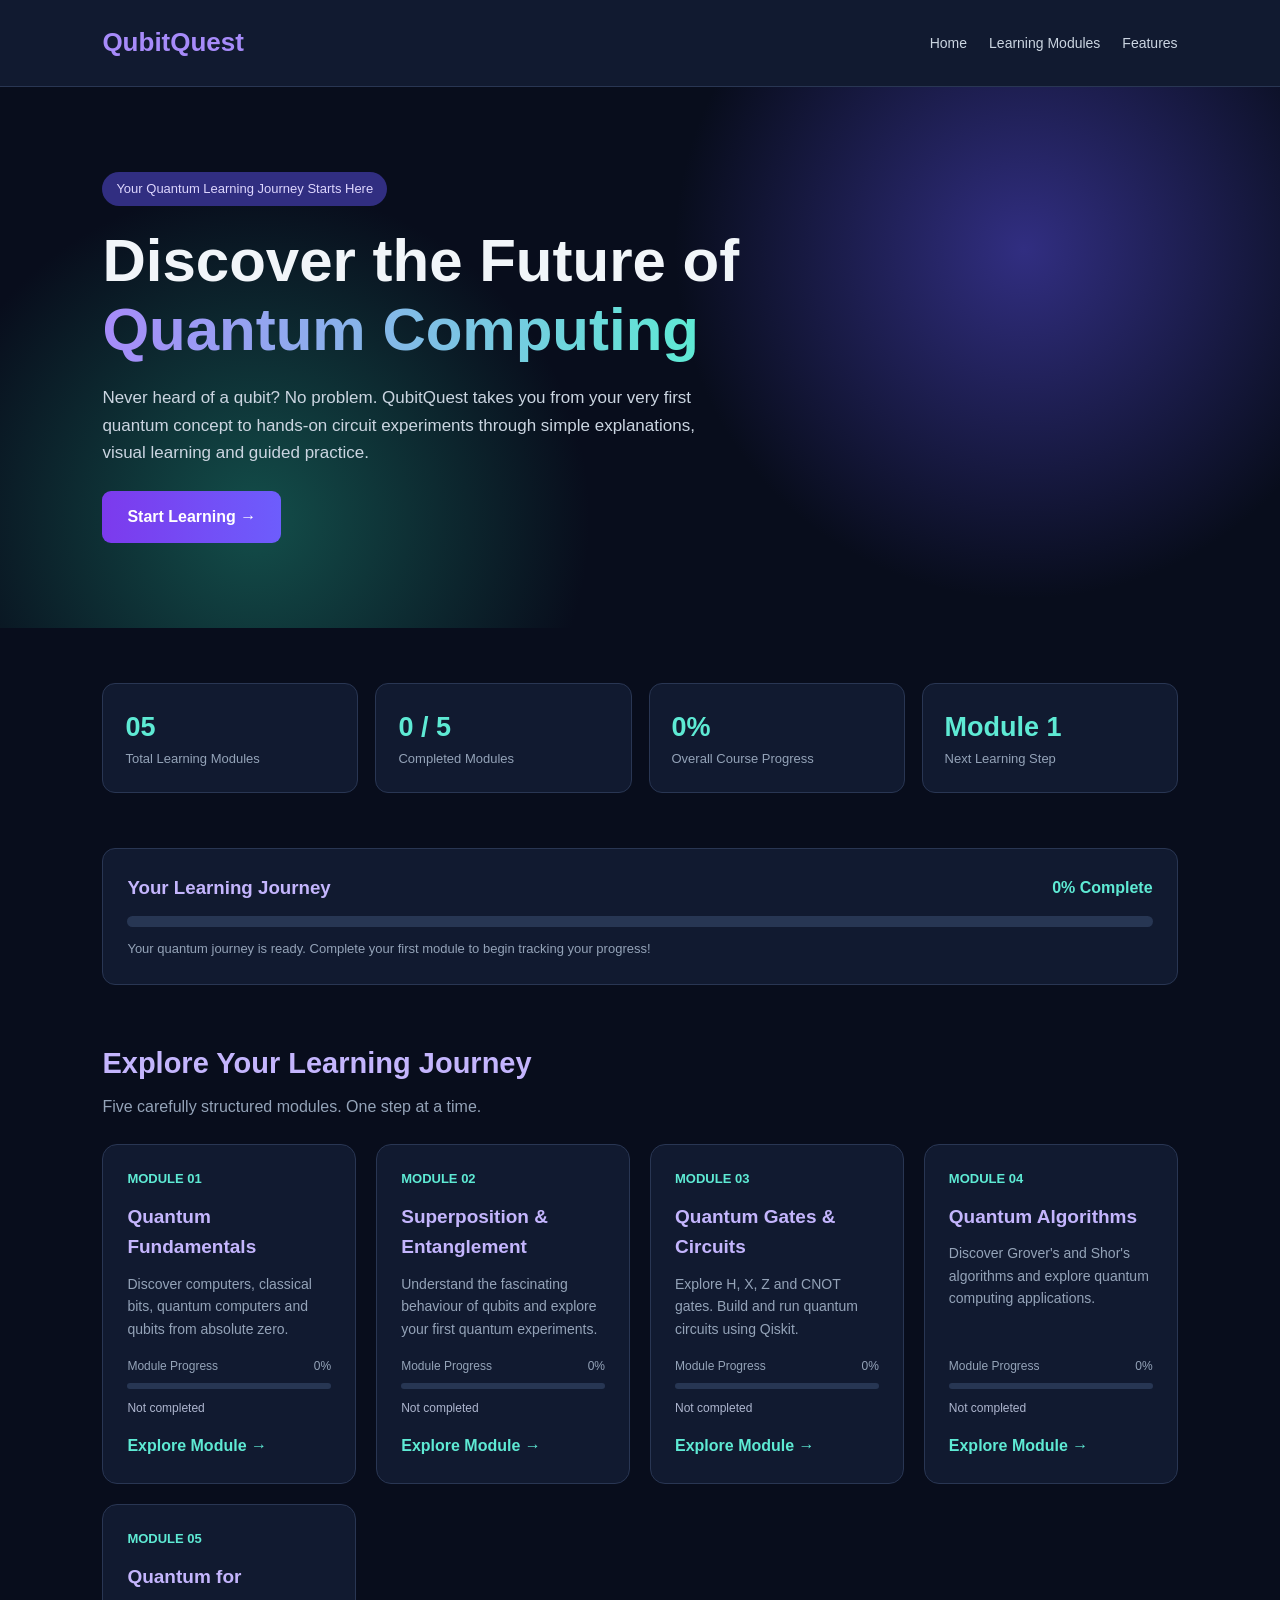
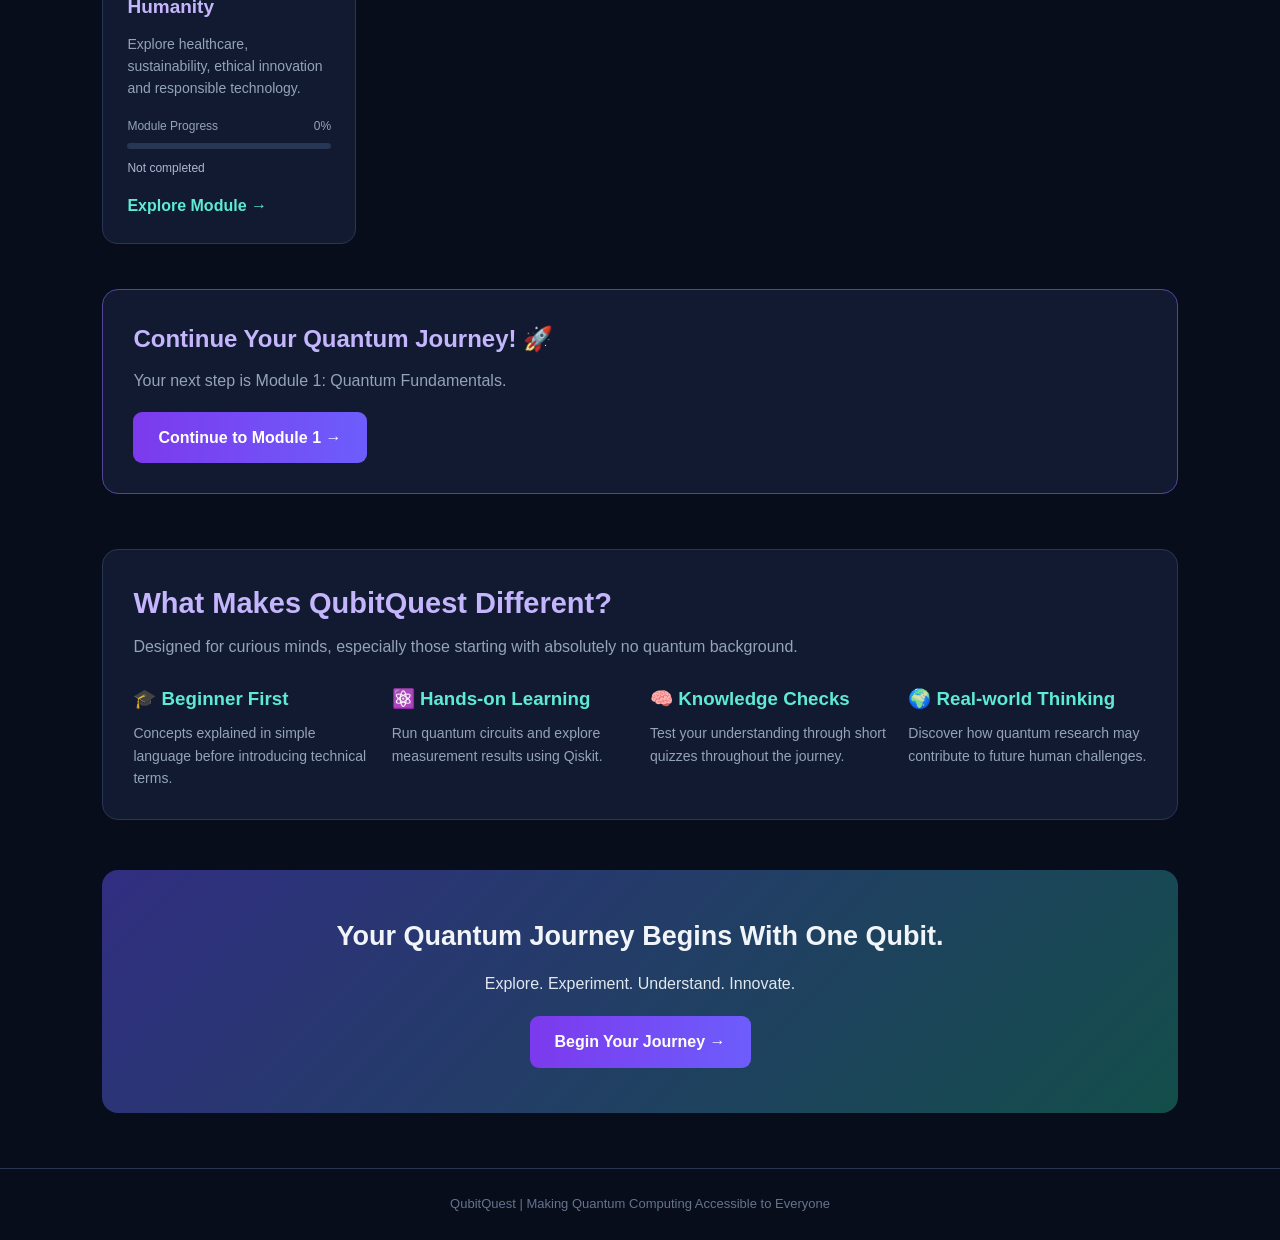
==== frontend/index.html @ 2b917c90 "Add QubitQuest learning platform Add five interactive quantum learning modules, Flask backend, Qiski" ====
<!DOCTYPE html>
<html lang="en">
<head>
<meta charset="UTF-8">
<meta name="viewport" content="width=device-width, initial-scale=1.0">
<title>QubitQuest | Explore Quantum Computing</title>

<style>
* {
    margin: 0;
    padding: 0;
    box-sizing: border-box;
}

html {
    scroll-behavior: smooth;
}

body {
    font-family: "Segoe UI", sans-serif;
    background: #080d1c;
    color: #f1f5f9;
    line-height: 1.6;
}

header {
    display: flex;
    justify-content: space-between;
    align-items: center;
    padding: 22px 8%;
    background: #111a30;
    border-bottom: 1px solid #293653;
    flex-wrap: wrap;
    gap: 15px;
}

.logo {
    color: #a78bfa;
    font-size: 26px;
    font-weight: bold;
}

nav {
    display: flex;
    gap: 22px;
    flex-wrap: wrap;
}

nav a {
    color: #cbd5e1;
    text-decoration: none;
    font-size: 14px;
}

nav a:hover {
    color: #5eead4;
}

.hero {
    min-height: 420px;
    padding: 85px 8%;
    display: flex;
    align-items: center;
    background:
        radial-gradient(circle at 80% 30%, #312e81 0, transparent 32%),
        radial-gradient(circle at 20% 80%, #134e4a 0, transparent 30%),
        #080d1c;
}

.hero-content {
    max-width: 750px;
}

.tag {
    display: inline-block;
    background: #312e81;
    color: #ddd6fe;
    padding: 7px 14px;
    border-radius: 25px;
    font-size: 13px;
    margin-bottom: 20px;
}

.hero h1 {
    font-size: clamp(35px, 6vw, 60px);
    line-height: 1.15;
    margin-bottom: 20px;
}

.gradient {
    background: linear-gradient(90deg, #a78bfa, #5eead4);
    -webkit-background-clip: text;
    background-clip: text;
    color: transparent;
}

.hero p {
    color: #cbd5e1;
    max-width: 620px;
    font-size: 17px;
    margin-bottom: 25px;
}

.primary-button {
    display: inline-block;
    background: linear-gradient(90deg, #7c3aed, #6d5dfc);
    color: white;
    text-decoration: none;
    padding: 13px 25px;
    border-radius: 9px;
    font-weight: 600;
    transition: 0.2s;
    border: none;
    cursor: pointer;
}

.primary-button:hover {
    transform: translateY(-3px);
    opacity: 0.9;
}

.container {
    width: 84%;
    max-width: 1150px;
    margin: 55px auto;
}

.section-heading {
    margin-bottom: 25px;
}

.section-heading h2 {
    font-size: 29px;
    color: #c4b5fd;
}

.section-heading p {
    color: #94a3b8;
    margin-top: 7px;
}

.stats {
    display: grid;
    grid-template-columns: repeat(auto-fit, minmax(180px, 1fr));
    gap: 17px;
    margin-bottom: 55px;
}

.stat-card {
    background: #111a30;
    border: 1px solid #293653;
    border-radius: 13px;
    padding: 22px;
}

.stat-card h3 {
    font-size: 27px;
    color: #5eead4;
    overflow-wrap: anywhere;
}

.stat-card p {
    color: #94a3b8;
    font-size: 13px;
}

.overall-progress {
    background: #111a30;
    border: 1px solid #293653;
    border-radius: 13px;
    padding: 24px;
    margin-bottom: 55px;
}

.overall-heading {
    display: flex;
    justify-content: space-between;
    align-items: center;
    flex-wrap: wrap;
    gap: 10px;
    margin-bottom: 14px;
}

.overall-heading h3 {
    color: #c4b5fd;
}

.overall-heading span {
    color: #5eead4;
    font-weight: bold;
}

.progress-track {
    width: 100%;
    height: 11px;
    background: #273653;
    border-radius: 20px;
    overflow: hidden;
}

.progress-fill {
    height: 100%;
    width: 0%;
    background: linear-gradient(90deg, #8774ef, #46d9dc);
    border-radius: 20px;
    transition: width .5s ease;
}

.progress-message {
    color: #94a3b8;
    font-size: 13px;
    margin-top: 12px;
}

.module-grid {
    display: grid;
    grid-template-columns: repeat(auto-fit, minmax(250px, 1fr));
    gap: 20px;
}

.module-card {
    display: flex;
    flex-direction: column;
    background: #111a30;
    border: 1px solid #293653;
    padding: 24px;
    border-radius: 15px;
    transition: 0.25s;
    min-height: 275px;
}

.module-card:hover {
    transform: translateY(-5px);
    border-color: #8b5cf6;
    box-shadow: 0 10px 30px #0005;
}

.module-number {
    color: #5eead4;
    font-size: 13px;
    font-weight: bold;
    margin-bottom: 12px;
}

.module-card h3 {
    color: #c4b5fd;
    font-size: 19px;
    margin-bottom: 10px;
}

.module-card p {
    color: #94a3b8;
    font-size: 14px;
    flex-grow: 1;
}

.card-progress {
    margin-top: 17px;
}

.card-progress-label {
    display: flex;
    justify-content: space-between;
    color: #94a3b8;
    font-size: 12px;
    margin-bottom: 7px;
}

.card-progress-track {
    height: 6px;
    background: #273653;
    border-radius: 20px;
    overflow: hidden;
}

.card-progress-fill {
    height: 100%;
    width: 0%;
    background: linear-gradient(90deg, #8774ef, #46d9dc);
    transition: width .4s ease;
}

.module-status {
    color: #aeb6cf;
    font-size: 12px;
    margin-top: 10px;
}

.module-status.completed {
    color: #5eead4;
}

.module-card a {
    display: inline-block;
    color: #5eead4;
    text-decoration: none;
    font-weight: 600;
    margin-top: 15px;
}

.module-card a:hover {
    color: #a78bfa;
}

.next-step {
    background: #111a30;
    border: 1px solid #55449b;
    border-radius: 16px;
    padding: 30px;
    margin-top: 45px;
}

.next-step h2 {
    color: #c4b5fd;
    margin-bottom: 10px;
}

.next-step p {
    color: #94a3b8;
    margin-bottom: 18px;
}

.feature-section {
    background: #111a30;
    border: 1px solid #293653;
    border-radius: 16px;
    padding: 30px;
    margin-top: 55px;
}

.feature-grid {
    display: grid;
    grid-template-columns: repeat(auto-fit, minmax(210px, 1fr));
    gap: 20px;
    margin-top: 20px;
}

.feature h3 {
    color: #5eead4;
    margin-bottom: 8px;
}

.feature p {
    color: #94a3b8;
    font-size: 14px;
}

.final-banner {
    text-align: center;
    padding: 45px 25px;
    border-radius: 16px;
    margin-top: 50px;
    background: linear-gradient(135deg, #312e81, #134e4a);
}

.final-banner h2 {
    font-size: 27px;
    margin-bottom: 12px;
}

.final-banner p {
    color: #e2e8f0;
    margin-bottom: 20px;
}

footer {
    text-align: center;
    padding: 25px;
    color: #64748b;
    border-top: 1px solid #293653;
    margin-top: 55px;
    font-size: 13px;
}

@media(max-width: 700px) {
    header {
        padding: 20px 5%;
    }

    .hero {
        padding: 65px 6%;
    }

    .container {
        width: 90%;
    }

    nav {
        gap: 14px;
    }
}
</style>
</head>

<body>

<header>

    <div class="logo">QubitQuest</div>

    <nav>
        <a href="#home">Home</a>
        <a href="#modules">Learning Modules</a>
        <a href="#features">Features</a>
    </nav>

</header>


<!-- HERO SECTION -->

<section class="hero" id="home">

    <div class="hero-content">

        <span class="tag">
            Your Quantum Learning Journey Starts Here
        </span>

        <h1>
            Discover the Future of
            <span class="gradient">Quantum Computing</span>
        </h1>

        <p>
            Never heard of a qubit? No problem.
            QubitQuest takes you from your very first quantum concept
            to hands-on circuit experiments through simple explanations,
            visual learning and guided practice.
        </p>

        <a href="#modules" class="primary-button">
            Start Learning →
        </a>

    </div>

</section>


<main class="container">


    <!-- LIVE LEARNING STATISTICS -->

    <section class="stats">

        <div class="stat-card">
            <h3>05</h3>
            <p>Total Learning Modules</p>
        </div>

        <div class="stat-card">
            <h3 id="completedCount">0 / 5</h3>
            <p>Completed Modules</p>
        </div>

        <div class="stat-card">
            <h3 id="overallPercentage">0%</h3>
            <p>Overall Course Progress</p>
        </div>

        <div class="stat-card">
            <h3 id="nextModuleStat">Module 1</h3>
            <p>Next Learning Step</p>
        </div>

    </section>


    <!-- OVERALL PROGRESS -->

    <section class="overall-progress">

        <div class="overall-heading">

            <h3>Your Learning Journey</h3>

            <span id="overallProgressLabel">0% Complete</span>

        </div>

        <div class="progress-track">

            <div class="progress-fill" id="overallProgressFill"></div>

        </div>

        <p class="progress-message" id="progressMessage">
            Your quantum journey is ready. Complete your first module to begin tracking your progress!
        </p>

    </section>


    <!-- MODULES -->

    <section id="modules">

        <div class="section-heading">

            <h2>Explore Your Learning Journey</h2>

            <p>
                Five carefully structured modules.
                One step at a time.
            </p>

        </div>


        <div class="module-grid">


            <!-- MODULE 1 -->

            <article class="module-card">

                <div class="module-number">MODULE 01</div>

                <h3>Quantum Fundamentals</h3>

                <p>
                    Discover computers, classical bits, quantum computers
                    and qubits from absolute zero.
                </p>

                <div class="card-progress">

                    <div class="card-progress-label">
                        <span>Module Progress</span>
                        <span id="percentage1">0%</span>
                    </div>

                    <div class="card-progress-track">
                        <div class="card-progress-fill" id="bar1"></div>
                    </div>

                    <div class="module-status" id="status1">
                        Not completed
                    </div>

                </div>

                <a href="module1.html" id="link1">
                    Explore Module →
                </a>

            </article>


            <!-- MODULE 2 -->

            <article class="module-card">

                <div class="module-number">MODULE 02</div>

                <h3>Superposition & Entanglement</h3>

                <p>
                    Understand the fascinating behaviour of qubits
                    and explore your first quantum experiments.
                </p>

                <div class="card-progress">

                    <div class="card-progress-label">
                        <span>Module Progress</span>
                        <span id="percentage2">0%</span>
                    </div>

                    <div class="card-progress-track">
                        <div class="card-progress-fill" id="bar2"></div>
                    </div>

                    <div class="module-status" id="status2">
                        Not completed
                    </div>

                </div>

                <a href="module2.html" id="link2">
                    Explore Module →
                </a>

            </article>


            <!-- MODULE 3 -->

            <article class="module-card">

                <div class="module-number">MODULE 03</div>

                <h3>Quantum Gates & Circuits</h3>

                <p>
                    Explore H, X, Z and CNOT gates.
                    Build and run quantum circuits using Qiskit.
                </p>

                <div class="card-progress">

                    <div class="card-progress-label">
                        <span>Module Progress</span>
                        <span id="percentage3">0%</span>
                    </div>

                    <div class="card-progress-track">
                        <div class="card-progress-fill" id="bar3"></div>
                    </div>

                    <div class="module-status" id="status3">
                        Not completed
                    </div>

                </div>

                <a href="module3.html" id="link3">
                    Explore Module →
                </a>

            </article>


            <!-- MODULE 4 -->

            <article class="module-card">

                <div class="module-number">MODULE 04</div>

                <h3>Quantum Algorithms</h3>

                <p>
                    Discover Grover's and Shor's algorithms
                    and explore quantum computing applications.
                </p>

                <div class="card-progress">

                    <div class="card-progress-label">
                        <span>Module Progress</span>
                        <span id="percentage4">0%</span>
                    </div>

                    <div class="card-progress-track">
                        <div class="card-progress-fill" id="bar4"></div>
                    </div>

                    <div class="module-status" id="status4">
                        Not completed
                    </div>

                </div>

                <a href="module4.html" id="link4">
                    Explore Module →
                </a>

            </article>


            <!-- MODULE 5 -->

            <article class="module-card">

                <div class="module-number">MODULE 05</div>

                <h3>Quantum for Humanity</h3>

                <p>
                    Explore healthcare, sustainability,
                    ethical innovation and responsible technology.
                </p>

                <div class="card-progress">

                    <div class="card-progress-label">
                        <span>Module Progress</span>
                        <span id="percentage5">0%</span>
                    </div>

                    <div class="card-progress-track">
                        <div class="card-progress-fill" id="bar5"></div>
                    </div>

                    <div class="module-status" id="status5">
                        Not completed
                    </div>

                </div>

                <a href="module5.html" id="link5">
                    Explore Module →
                </a>

            </article>


        </div>

    </section>


    <!-- NEXT LEARNING STEP -->

    <section class="next-step">

        <h2 id="nextStepTitle">
            Ready to begin your quantum journey? 🚀
        </h2>

        <p id="nextStepDescription">
            Start with Module 1 and discover the fascinating world of quantum computing.
        </p>

        <a href="module1.html"
           class="primary-button"
           id="continueButton">

            Begin Module 1 →

        </a>

    </section>


    <!-- FEATURES -->

    <section class="feature-section" id="features">

        <div class="section-heading">

            <h2>What Makes QubitQuest Different?</h2>

            <p>
                Designed for curious minds, especially those
                starting with absolutely no quantum background.
            </p>

        </div>


        <div class="feature-grid">

            <div class="feature">

                <h3>🎓 Beginner First</h3>

                <p>
                    Concepts explained in simple language
                    before introducing technical terms.
                </p>

            </div>


            <div class="feature">

                <h3>⚛️ Hands-on Learning</h3>

                <p>
                    Run quantum circuits and explore
                    measurement results using Qiskit.
                </p>

            </div>


            <div class="feature">

                <h3>🧠 Knowledge Checks</h3>

                <p>
                    Test your understanding through
                    short quizzes throughout the journey.
                </p>

            </div>


            <div class="feature">

                <h3>🌍 Real-world Thinking</h3>

                <p>
                    Discover how quantum research may
                    contribute to future human challenges.
                </p>

            </div>

        </div>

    </section>


    <!-- FINAL BANNER -->

    <section class="final-banner">

        <h2>Your Quantum Journey Begins With One Qubit.</h2>

        <p>
            Explore. Experiment. Understand. Innovate.
        </p>

        <a href="module1.html" class="primary-button">
            Begin Your Journey →
        </a>

    </section>


</main>


<footer>

    QubitQuest | Making Quantum Computing Accessible to Everyone

</footer>


<script>

// ==========================================
// QUBITQUEST LIVE PROGRESS DASHBOARD
// ==========================================

const PROGRESS_KEY = "qubitquestProgress";


const modules = [

    {
        number: 1,
        name: "Quantum Fundamentals",
        file: "module1.html"
    },

    {
        number: 2,
        name: "Superposition & Entanglement",
        file: "module2.html"
    },

    {
        number: 3,
        name: "Quantum Gates & Circuits",
        file: "module3.html"
    },

    {
        number: 4,
        name: "Quantum Algorithms",
        file: "module4.html"
    },

    {
        number: 5,
        name: "Quantum for Humanity",
        file: "module5.html"
    }

];


// Read saved progress safely

function getProgress() {

    try {

        const saved = JSON.parse(
            localStorage.getItem(PROGRESS_KEY) || "{}"
        );

        return {

            completedModules:
                Array.isArray(saved.completedModules)
                    ? saved.completedModules
                    : [],

            quizScores:
                saved.quizScores &&
                typeof saved.quizScores === "object"
                    ? saved.quizScores
                    : {}

        };

    } catch (error) {

        return {
            completedModules: [],
            quizScores: {}
        };

    }

}


// Update individual module cards

function updateModuleCards(progress) {

    modules.forEach(module => {

        const number = module.number;

        const completed =
            progress.completedModules.includes(number);

        const percentage = completed ? 100 : 0;


        document.getElementById(
            "percentage" + number
        ).textContent = percentage + "%";


        document.getElementById(
            "bar" + number
        ).style.width = percentage + "%";


        const status = document.getElementById(
            "status" + number
        );

        const link = document.getElementById(
            "link" + number
        );


        if (completed) {

            status.textContent = "✓ Successfully completed";

            status.classList.add("completed");

            link.textContent = "✓ Review Module →";

        } else {

            status.textContent = "Not completed";

            status.classList.remove("completed");

            link.textContent = "Explore Module →";

        }

    });

}


// Update complete dashboard

function updateDashboard() {

    const progress = getProgress();

    const completedCount =
        modules.filter(module =>
            progress.completedModules.includes(module.number)
        ).length;


    const totalModules = modules.length;

    const percentage = Math.round(
        (completedCount / totalModules) * 100
    );


    // Statistics

    document.getElementById(
        "completedCount"
    ).textContent =
        completedCount + " / " + totalModules;


    document.getElementById(
        "overallPercentage"
    ).textContent =
        percentage + "%";


    // Overall progress bar

    document.getElementById(
        "overallProgressFill"
    ).style.width = percentage + "%";


    document.getElementById(
        "overallProgressLabel"
    ).textContent =
        percentage + "% Complete";


    // Individual module cards

    updateModuleCards(progress);


    // Find next incomplete module

    const nextModule = modules.find(module =>
        !progress.completedModules.includes(module.number)
    );


    const nextModuleStat = document.getElementById(
        "nextModuleStat"
    );

    const nextStepTitle = document.getElementById(
        "nextStepTitle"
    );

    const nextStepDescription = document.getElementById(
        "nextStepDescription"
    );

    const continueButton = document.getElementById(
        "continueButton"
    );

    const progressMessage = document.getElementById(
        "progressMessage"
    );


    if (nextModule) {

        nextModuleStat.textContent =
            "Module " + nextModule.number;


        nextStepTitle.textContent =
            "Continue Your Quantum Journey! 🚀";


        nextStepDescription.textContent =
            "Your next step is Module " +
            nextModule.number + ": " +
            nextModule.name + ".";


        continueButton.href = nextModule.file;

        continueButton.textContent =
            "Continue to Module " +
            nextModule.number + " →";


        if (completedCount === 0) {

            progressMessage.textContent =
                "Your quantum journey is ready. Complete your first module to begin tracking your progress!";

        } else {

            progressMessage.textContent =
                "Amazing progress! You have completed " +
                completedCount + " out of " +
                totalModules +
                " modules. Keep going!";

        }

    } else {

        nextModuleStat.textContent = "Completed";


        nextStepTitle.textContent =
            "Congratulations! You've Completed QubitQuest! 🎉";


        nextStepDescription.textContent =
            "You've successfully completed all five learning modules. " +
            "Keep exploring, experimenting and learning quantum computing.";


        continueButton.href = "module5.html";

        continueButton.textContent =
            "Review Final Module →";


        progressMessage.textContent =
            "Incredible achievement! All five learning modules are completed. Your quantum learning journey is complete!";

    }

}


// ==========================================
// INITIALIZE DASHBOARD
// ==========================================

updateDashboard();


// Refresh dashboard when returning to homepage

window.addEventListener("pageshow", updateDashboard);


// Update if progress changes in another browser tab

window.addEventListener("storage", function(event) {

    if (event.key === PROGRESS_KEY) {

        updateDashboard();

    }

});

</script>

</body>
</html>
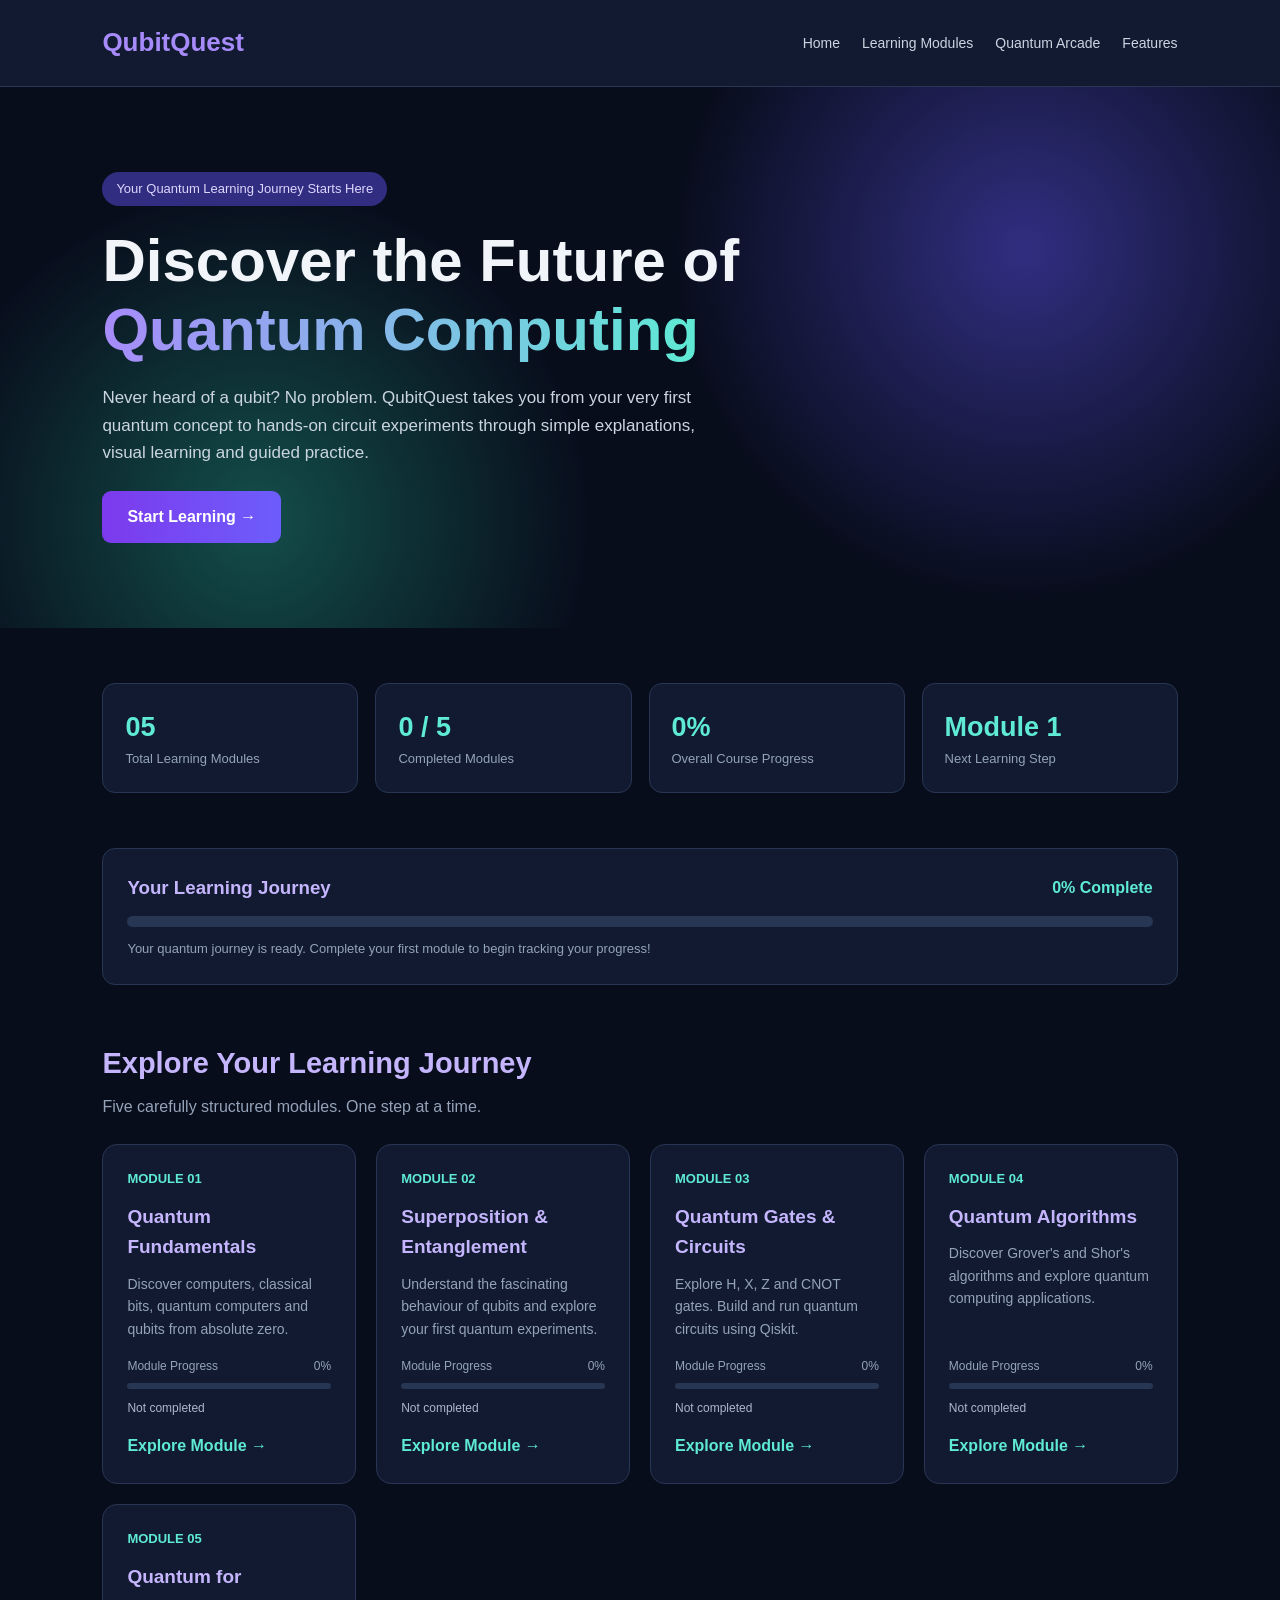
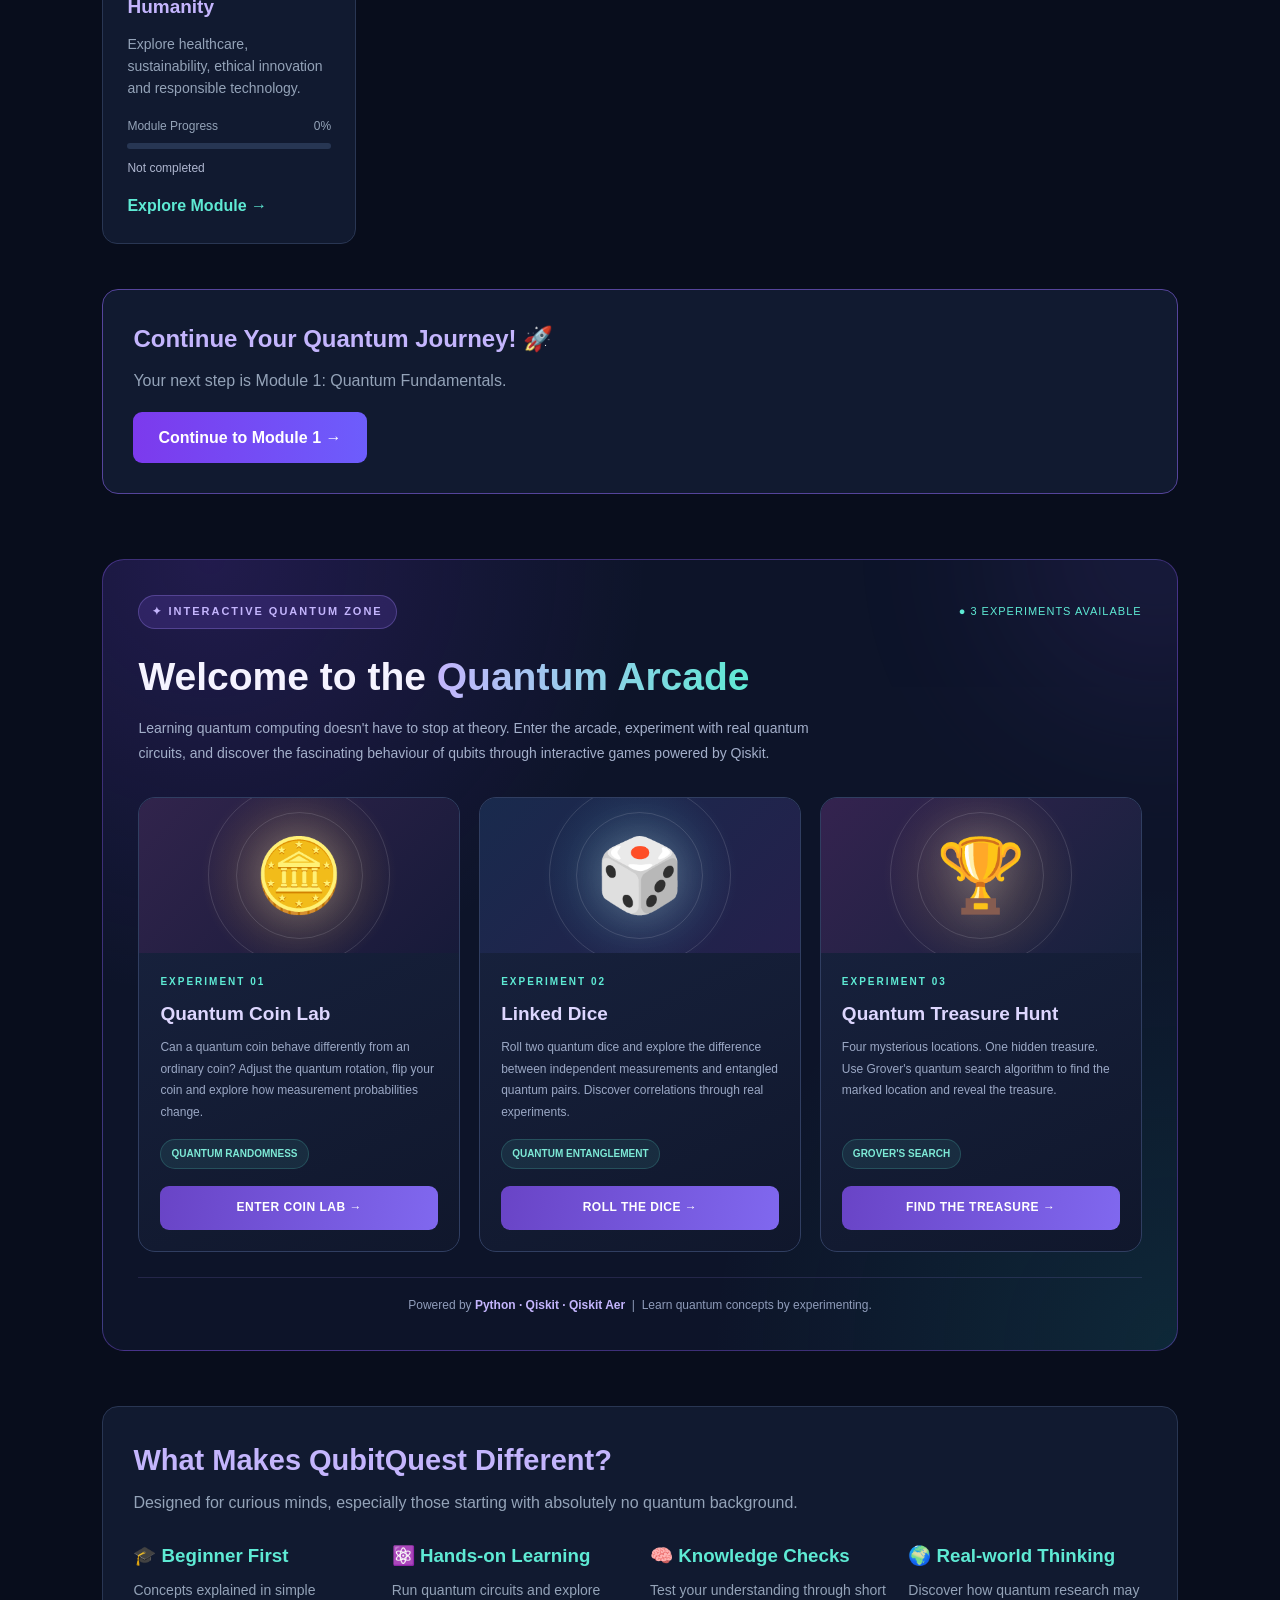
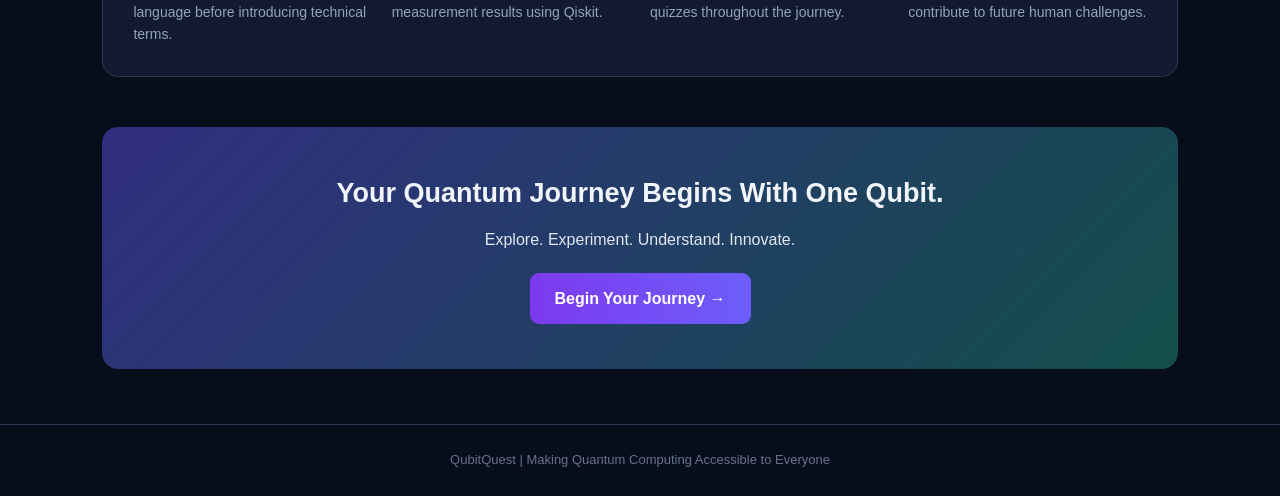
==== commit e0917210: "Update homepage with Quantum Arcade" ====
--- a/frontend/index.html
+++ b/frontend/index.html
@@ -13,9 +13,7 @@
     box-sizing: border-box;
 }
 
-html {
-    scroll-behavior: smooth;
-}
+html { scroll-behavior: smooth; }
 
 body {
     font-family: "Segoe UI", sans-serif;
@@ -51,11 +49,10 @@
     color: #cbd5e1;
     text-decoration: none;
     font-size: 14px;
-}
-
-nav a:hover {
-    color: #5eead4;
-}
+    transition: .2s;
+}
+
+nav a:hover { color: #5eead4; }
 
 .hero {
     min-height: 420px;
@@ -68,9 +65,7 @@
         #080d1c;
 }
 
-.hero-content {
-    max-width: 750px;
-}
+.hero-content { max-width: 750px; }
 
 .tag {
     display: inline-block;
@@ -110,14 +105,14 @@
     padding: 13px 25px;
     border-radius: 9px;
     font-weight: 600;
-    transition: 0.2s;
+    transition: .2s;
     border: none;
     cursor: pointer;
 }
 
 .primary-button:hover {
     transform: translateY(-3px);
-    opacity: 0.9;
+    opacity: .9;
 }
 
 .container {
@@ -126,9 +121,7 @@
     margin: 55px auto;
 }
 
-.section-heading {
-    margin-bottom: 25px;
-}
+.section-heading { margin-bottom: 25px; }
 
 .section-heading h2 {
     font-size: 29px;
@@ -182,9 +175,7 @@
     margin-bottom: 14px;
 }
 
-.overall-heading h3 {
-    color: #c4b5fd;
-}
+.overall-heading h3 { color: #c4b5fd; }
 
 .overall-heading span {
     color: #5eead4;
@@ -226,7 +217,7 @@
     border: 1px solid #293653;
     padding: 24px;
     border-radius: 15px;
-    transition: 0.25s;
+    transition: .25s;
     min-height: 275px;
 }
 
@@ -255,9 +246,7 @@
     flex-grow: 1;
 }
 
-.card-progress {
-    margin-top: 17px;
-}
+.card-progress { margin-top: 17px; }
 
 .card-progress-label {
     display: flex;
@@ -287,9 +276,7 @@
     margin-top: 10px;
 }
 
-.module-status.completed {
-    color: #5eead4;
-}
+.module-status.completed { color: #5eead4; }
 
 .module-card a {
     display: inline-block;
@@ -299,9 +286,7 @@
     margin-top: 15px;
 }
 
-.module-card a:hover {
-    color: #a78bfa;
-}
+.module-card a:hover { color: #a78bfa; }
 
 .next-step {
     background: #111a30;
@@ -345,6 +330,241 @@
     color: #94a3b8;
     font-size: 14px;
 }
+
+
+/* =========================================
+   QUANTUM ARCADE
+========================================= */
+
+.arcade-section {
+    position: relative;
+    margin-top: 65px;
+    padding: 35px;
+    border-radius: 22px;
+    border: 1px solid rgba(139,92,246,.38);
+    background:
+        radial-gradient(circle at 10% 0%, rgba(124,58,237,.18), transparent 35%),
+        radial-gradient(circle at 100% 100%, rgba(20,184,166,.12), transparent 35%),
+        #0d1429;
+    overflow: hidden;
+}
+
+.arcade-section::before {
+    content: "";
+    position: absolute;
+    width: 280px;
+    height: 280px;
+    right: -120px;
+    top: -150px;
+    border-radius: 50%;
+    background: #8b5cf6;
+    filter: blur(100px);
+    opacity: .13;
+    pointer-events: none;
+}
+
+.arcade-top {
+    position: relative;
+    display: flex;
+    justify-content: space-between;
+    align-items: center;
+    gap: 15px;
+    flex-wrap: wrap;
+    margin-bottom: 12px;
+}
+
+.arcade-label {
+    display: inline-block;
+    padding: 7px 13px;
+    border-radius: 30px;
+    background: rgba(139,92,246,.17);
+    border: 1px solid rgba(167,139,250,.3);
+    color: #c4b5fd;
+    font-size: 11px;
+    font-weight: 800;
+    letter-spacing: 2px;
+}
+
+.arcade-live {
+    font-size: 11px;
+    color: #5eead4;
+    letter-spacing: 1px;
+}
+
+.arcade-heading {
+    position: relative;
+    font-size: clamp(28px, 4vw, 39px);
+    margin: 17px 0 8px;
+    color: #f5f3ff;
+}
+
+.arcade-heading span {
+    background: linear-gradient(90deg, #c4b5fd, #5eead4);
+    -webkit-background-clip: text;
+    background-clip: text;
+    color: transparent;
+}
+
+.arcade-description {
+    position: relative;
+    color: #a3afca;
+    max-width: 680px;
+    font-size: 14px;
+    line-height: 1.8;
+}
+
+.arcade-grid {
+    position: relative;
+    display: grid;
+    grid-template-columns: repeat(3, minmax(0, 1fr));
+    gap: 19px;
+    margin-top: 30px;
+}
+
+.arcade-card {
+    display: flex;
+    flex-direction: column;
+    min-width: 0;
+    border-radius: 17px;
+    overflow: hidden;
+    background: linear-gradient(155deg, #192441, #10172c);
+    border: 1px solid #303e61;
+    transition: .3s;
+}
+
+.arcade-card:hover {
+    transform: translateY(-7px);
+    border-color: #a78bfa;
+    box-shadow: 0 15px 40px rgba(111,75,220,.18);
+}
+
+.game-art {
+    height: 155px;
+    display: flex;
+    align-items: center;
+    justify-content: center;
+    position: relative;
+    overflow: hidden;
+    font-size: 72px;
+}
+
+.game-art::before,
+.game-art::after {
+    content: "";
+    position: absolute;
+    width: 180px;
+    height: 180px;
+    border: 1px solid rgba(255,255,255,.13);
+    border-radius: 50%;
+}
+
+.game-art::after {
+    width: 125px;
+    height: 125px;
+}
+
+.game-art span {
+    position: relative;
+    z-index: 2;
+    filter: drop-shadow(0 0 20px rgba(255,255,255,.22));
+    transition: .35s;
+}
+
+.arcade-card:hover .game-art span {
+    transform: scale(1.13) rotate(-5deg);
+}
+
+.coin-art {
+    background:
+        radial-gradient(circle, rgba(245,190,75,.28), transparent 55%),
+        linear-gradient(135deg, #31244c, #171a39);
+}
+
+.dice-art {
+    background:
+        radial-gradient(circle, rgba(103,232,249,.2), transparent 55%),
+        linear-gradient(135deg, #192a4d, #24204b);
+}
+
+.treasure-art {
+    background:
+        radial-gradient(circle, rgba(246,195,95,.22), transparent 55%),
+        linear-gradient(135deg, #34234f, #17213d);
+}
+
+.game-content {
+    display: flex;
+    flex-direction: column;
+    flex-grow: 1;
+    padding: 21px;
+}
+
+.game-number {
+    color: #5eead4;
+    font-size: 10px;
+    font-weight: 800;
+    letter-spacing: 2px;
+    margin-bottom: 9px;
+}
+
+.game-content h3 {
+    font-size: 19px;
+    color: #ddd6fe;
+    margin-bottom: 8px;
+}
+
+.game-content p {
+    color: #9ba8c5;
+    font-size: 12px;
+    line-height: 1.8;
+    flex-grow: 1;
+}
+
+.game-concept {
+    margin-top: 16px;
+    margin-bottom: 17px;
+    display: inline-flex;
+    align-self: flex-start;
+    padding: 6px 10px;
+    border-radius: 20px;
+    background: rgba(94,234,212,.09);
+    border: 1px solid rgba(94,234,212,.19);
+    color: #7de9d6;
+    font-size: 10px;
+    font-weight: 700;
+}
+
+.game-button {
+    display: block;
+    text-align: center;
+    text-decoration: none;
+    padding: 12px 10px;
+    border-radius: 9px;
+    color: white;
+    font-size: 12px;
+    font-weight: 800;
+    letter-spacing: .5px;
+    background: linear-gradient(100deg, #6944c6, #8068ef);
+    transition: .25s;
+}
+
+.game-button:hover {
+    background: linear-gradient(100deg, #8764ec, #4dced1);
+    transform: translateY(-2px);
+}
+
+.arcade-footer {
+    position: relative;
+    margin-top: 25px;
+    padding-top: 18px;
+    border-top: 1px solid rgba(167,139,250,.15);
+    color: #8f9cba;
+    font-size: 12px;
+    text-align: center;
+}
+
+.arcade-footer strong { color: #c4b5fd; }
+
 
 .final-banner {
     text-align: center;
@@ -373,22 +593,28 @@
     font-size: 13px;
 }
 
+@media(max-width: 900px) {
+    .arcade-grid {
+        grid-template-columns: repeat(2, minmax(0, 1fr));
+    }
+}
+
 @media(max-width: 700px) {
-    header {
-        padding: 20px 5%;
+    header { padding: 20px 5%; }
+    .hero { padding: 65px 6%; }
+    .container { width: 90%; }
+    nav { gap: 14px; }
+    .arcade-section { padding: 22px; }
+}
+
+@media(max-width: 520px) {
+    .arcade-grid {
+        grid-template-columns: 1fr;
     }
 
-    .hero {
-        padding: 65px 6%;
-    }
-
-    .container {
-        width: 90%;
-    }
-
-    nav {
-        gap: 14px;
-    }
+    .game-art { height: 175px; }
+
+    .arcade-section { padding: 18px; }
 }
 </style>
 </head>
@@ -396,22 +622,20 @@
 <body>
 
 <header>
-
     <div class="logo">QubitQuest</div>
 
     <nav>
         <a href="#home">Home</a>
         <a href="#modules">Learning Modules</a>
+        <a href="#arcade">Quantum Arcade</a>
         <a href="#features">Features</a>
     </nav>
-
 </header>
 
 
 <!-- HERO SECTION -->
 
 <section class="hero" id="home">
-
     <div class="hero-content">
 
         <span class="tag">
@@ -435,12 +659,10 @@
         </a>
 
     </div>
-
 </section>
 
 
 <main class="container">
-
 
     <!-- LIVE LEARNING STATISTICS -->
 
@@ -474,17 +696,12 @@
     <section class="overall-progress">
 
         <div class="overall-heading">
-
             <h3>Your Learning Journey</h3>
-
             <span id="overallProgressLabel">0% Complete</span>
-
         </div>
 
         <div class="progress-track">
-
             <div class="progress-fill" id="overallProgressFill"></div>
-
         </div>
 
         <p class="progress-message" id="progressMessage">
@@ -494,209 +711,133 @@
     </section>
 
 
-    <!-- MODULES -->
+    <!-- LEARNING MODULES -->
 
     <section id="modules">
 
         <div class="section-heading">
-
             <h2>Explore Your Learning Journey</h2>
-
             <p>
                 Five carefully structured modules.
                 One step at a time.
             </p>
-
         </div>
 
-
         <div class="module-grid">
 
-
-            <!-- MODULE 1 -->
-
             <article class="module-card">
-
                 <div class="module-number">MODULE 01</div>
-
                 <h3>Quantum Fundamentals</h3>
-
                 <p>
                     Discover computers, classical bits, quantum computers
                     and qubits from absolute zero.
                 </p>
 
                 <div class="card-progress">
-
                     <div class="card-progress-label">
                         <span>Module Progress</span>
                         <span id="percentage1">0%</span>
                     </div>
-
                     <div class="card-progress-track">
                         <div class="card-progress-fill" id="bar1"></div>
                     </div>
-
-                    <div class="module-status" id="status1">
-                        Not completed
-                    </div>
-
+                    <div class="module-status" id="status1">Not completed</div>
                 </div>
 
-                <a href="module1.html" id="link1">
-                    Explore Module →
-                </a>
-
+                <a href="module1.html" id="link1">Explore Module →</a>
             </article>
 
 
-            <!-- MODULE 2 -->
-
             <article class="module-card">
-
                 <div class="module-number">MODULE 02</div>
-
                 <h3>Superposition & Entanglement</h3>
-
                 <p>
                     Understand the fascinating behaviour of qubits
                     and explore your first quantum experiments.
                 </p>
 
                 <div class="card-progress">
-
                     <div class="card-progress-label">
                         <span>Module Progress</span>
                         <span id="percentage2">0%</span>
                     </div>
-
                     <div class="card-progress-track">
                         <div class="card-progress-fill" id="bar2"></div>
                     </div>
-
-                    <div class="module-status" id="status2">
-                        Not completed
-                    </div>
-
+                    <div class="module-status" id="status2">Not completed</div>
                 </div>
 
-                <a href="module2.html" id="link2">
-                    Explore Module →
-                </a>
-
+                <a href="module2.html" id="link2">Explore Module →</a>
             </article>
 
 
-            <!-- MODULE 3 -->
-
             <article class="module-card">
-
                 <div class="module-number">MODULE 03</div>
-
                 <h3>Quantum Gates & Circuits</h3>
-
                 <p>
                     Explore H, X, Z and CNOT gates.
                     Build and run quantum circuits using Qiskit.
                 </p>
 
                 <div class="card-progress">
-
                     <div class="card-progress-label">
                         <span>Module Progress</span>
                         <span id="percentage3">0%</span>
                     </div>
-
                     <div class="card-progress-track">
                         <div class="card-progress-fill" id="bar3"></div>
                     </div>
-
-                    <div class="module-status" id="status3">
-                        Not completed
-                    </div>
-
+                    <div class="module-status" id="status3">Not completed</div>
                 </div>
 
-                <a href="module3.html" id="link3">
-                    Explore Module →
-                </a>
-
+                <a href="module3.html" id="link3">Explore Module →</a>
             </article>
 
 
-            <!-- MODULE 4 -->
-
             <article class="module-card">
-
                 <div class="module-number">MODULE 04</div>
-
                 <h3>Quantum Algorithms</h3>
-
                 <p>
                     Discover Grover's and Shor's algorithms
                     and explore quantum computing applications.
                 </p>
 
                 <div class="card-progress">
-
                     <div class="card-progress-label">
                         <span>Module Progress</span>
                         <span id="percentage4">0%</span>
                     </div>
-
                     <div class="card-progress-track">
                         <div class="card-progress-fill" id="bar4"></div>
                     </div>
-
-                    <div class="module-status" id="status4">
-                        Not completed
-                    </div>
-
+                    <div class="module-status" id="status4">Not completed</div>
                 </div>
 
-                <a href="module4.html" id="link4">
-                    Explore Module →
-                </a>
-
+                <a href="module4.html" id="link4">Explore Module →</a>
             </article>
 
 
-            <!-- MODULE 5 -->
-
             <article class="module-card">
-
                 <div class="module-number">MODULE 05</div>
-
                 <h3>Quantum for Humanity</h3>
-
                 <p>
                     Explore healthcare, sustainability,
                     ethical innovation and responsible technology.
                 </p>
 
                 <div class="card-progress">
-
                     <div class="card-progress-label">
                         <span>Module Progress</span>
                         <span id="percentage5">0%</span>
                     </div>
-
                     <div class="card-progress-track">
                         <div class="card-progress-fill" id="bar5"></div>
                     </div>
-
-                    <div class="module-status" id="status5">
-                        Not completed
-                    </div>
-
+                    <div class="module-status" id="status5">Not completed</div>
                 </div>
 
-                <a href="module5.html" id="link5">
-                    Explore Module →
-                </a>
-
+                <a href="module5.html" id="link5">Explore Module →</a>
             </article>
-
 
         </div>
 
@@ -718,10 +859,151 @@
         <a href="module1.html"
            class="primary-button"
            id="continueButton">
-
             Begin Module 1 →
-
         </a>
+
+    </section>
+
+
+    <!-- ===================================
+         QUANTUM ARCADE
+    ==================================== -->
+
+    <section class="arcade-section" id="arcade">
+
+        <div class="arcade-top">
+
+            <span class="arcade-label">
+                ✦ INTERACTIVE QUANTUM ZONE
+            </span>
+
+            <span class="arcade-live">
+                ● 3 EXPERIMENTS AVAILABLE
+            </span>
+
+        </div>
+
+        <h2 class="arcade-heading">
+            Welcome to the <span>Quantum Arcade</span>
+        </h2>
+
+        <p class="arcade-description">
+            Learning quantum computing doesn't have to stop at theory.
+            Enter the arcade, experiment with real quantum circuits,
+            and discover the fascinating behaviour of qubits through
+            interactive games powered by Qiskit.
+        </p>
+
+
+        <div class="arcade-grid">
+
+            <!-- COIN LAB -->
+
+            <article class="arcade-card">
+
+                <div class="game-art coin-art">
+                    <span>🪙</span>
+                </div>
+
+                <div class="game-content">
+
+                    <div class="game-number">EXPERIMENT 01</div>
+
+                    <h3>Quantum Coin Lab</h3>
+
+                    <p>
+                        Can a quantum coin behave differently from
+                        an ordinary coin? Adjust the quantum rotation,
+                        flip your coin and explore how measurement
+                        probabilities change.
+                    </p>
+
+                    <span class="game-concept">
+                        QUANTUM RANDOMNESS
+                    </span>
+
+                    <a href="coin-lab.html" class="game-button">
+                        ENTER COIN LAB →
+                    </a>
+
+                </div>
+
+            </article>
+
+
+            <!-- LINKED DICE -->
+
+            <article class="arcade-card">
+
+                <div class="game-art dice-art">
+                    <span>🎲</span>
+                </div>
+
+                <div class="game-content">
+
+                    <div class="game-number">EXPERIMENT 02</div>
+
+                    <h3>Linked Dice</h3>
+
+                    <p>
+                        Roll two quantum dice and explore the
+                        difference between independent measurements
+                        and entangled quantum pairs. Discover
+                        correlations through real experiments.
+                    </p>
+
+                    <span class="game-concept">
+                        QUANTUM ENTANGLEMENT
+                    </span>
+
+                    <a href="linked-dice.html" class="game-button">
+                        ROLL THE DICE →
+                    </a>
+
+                </div>
+
+            </article>
+
+
+            <!-- TREASURE HUNT -->
+
+            <article class="arcade-card">
+
+                <div class="game-art treasure-art">
+                    <span>🏆</span>
+                </div>
+
+                <div class="game-content">
+
+                    <div class="game-number">EXPERIMENT 03</div>
+
+                    <h3>Quantum Treasure Hunt</h3>
+
+                    <p>
+                        Four mysterious locations. One hidden treasure.
+                        Use Grover's quantum search algorithm to find
+                        the marked location and reveal the treasure.
+                    </p>
+
+                    <span class="game-concept">
+                        GROVER'S SEARCH
+                    </span>
+
+                    <a href="treasure-hunt.html" class="game-button">
+                        FIND THE TREASURE →
+                    </a>
+
+                </div>
+
+            </article>
+
+        </div>
+
+
+        <div class="arcade-footer">
+            Powered by <strong>Python · Qiskit · Qiskit Aer</strong>
+            &nbsp;|&nbsp; Learn quantum concepts by experimenting.
+        </div>
 
     </section>
 
@@ -741,54 +1023,38 @@
 
         </div>
 
-
         <div class="feature-grid">
 
             <div class="feature">
-
                 <h3>🎓 Beginner First</h3>
-
                 <p>
                     Concepts explained in simple language
                     before introducing technical terms.
                 </p>
-
             </div>
 
-
             <div class="feature">
-
                 <h3>⚛️ Hands-on Learning</h3>
-
                 <p>
                     Run quantum circuits and explore
                     measurement results using Qiskit.
                 </p>
-
             </div>
 
-
             <div class="feature">
-
                 <h3>🧠 Knowledge Checks</h3>
-
                 <p>
                     Test your understanding through
                     short quizzes throughout the journey.
                 </p>
-
             </div>
 
-
             <div class="feature">
-
                 <h3>🌍 Real-world Thinking</h3>
-
                 <p>
                     Discover how quantum research may
                     contribute to future human challenges.
                 </p>
-
             </div>
 
         </div>
@@ -812,14 +1078,11 @@
 
     </section>
 
-
 </main>
 
 
 <footer>
-
     QubitQuest | Making Quantum Computing Accessible to Everyone
-
 </footer>
 
 
@@ -830,7 +1093,6 @@
 // ==========================================
 
 const PROGRESS_KEY = "qubitquestProgress";
-
 
 const modules = [
 
@@ -917,17 +1179,14 @@
 
         const percentage = completed ? 100 : 0;
 
-
         document.getElementById(
             "percentage" + number
         ).textContent = percentage + "%";
 
-
         document.getElementById(
             "bar" + number
         ).style.width = percentage + "%";
 
-
         const status = document.getElementById(
             "status" + number
         );
@@ -935,7 +1194,6 @@
         const link = document.getElementById(
             "link" + number
         );
-
 
         if (completed) {
 
@@ -971,13 +1229,11 @@
             progress.completedModules.includes(module.number)
         ).length;
 
-
     const totalModules = modules.length;
 
     const percentage = Math.round(
         (completedCount / totalModules) * 100
     );
-
 
     // Statistics
 
@@ -986,30 +1242,25 @@
     ).textContent =
         completedCount + " / " + totalModules;
 
-
     document.getElementById(
         "overallPercentage"
     ).textContent =
         percentage + "%";
 
-
     // Overall progress bar
 
     document.getElementById(
         "overallProgressFill"
     ).style.width = percentage + "%";
-
 
     document.getElementById(
         "overallProgressLabel"
     ).textContent =
         percentage + "% Complete";
 
-
     // Individual module cards
 
     updateModuleCards(progress);
-
 
     // Find next incomplete module
 
@@ -1017,7 +1268,6 @@
         !progress.completedModules.includes(module.number)
     );
 
-
     const nextModuleStat = document.getElementById(
         "nextModuleStat"
     );
@@ -1038,29 +1288,24 @@
         "progressMessage"
     );
 
-
     if (nextModule) {
 
         nextModuleStat.textContent =
             "Module " + nextModule.number;
 
-
         nextStepTitle.textContent =
             "Continue Your Quantum Journey! 🚀";
-
 
         nextStepDescription.textContent =
             "Your next step is Module " +
             nextModule.number + ": " +
             nextModule.name + ".";
 
-
         continueButton.href = nextModule.file;
 
         continueButton.textContent =
             "Continue to Module " +
             nextModule.number + " →";
-
 
         if (completedCount === 0) {
 
@@ -1081,21 +1326,17 @@
 
         nextModuleStat.textContent = "Completed";
 
-
         nextStepTitle.textContent =
             "Congratulations! You've Completed QubitQuest! 🎉";
-
 
         nextStepDescription.textContent =
             "You've successfully completed all five learning modules. " +
             "Keep exploring, experimenting and learning quantum computing.";
 
-
         continueButton.href = "module5.html";
 
         continueButton.textContent =
             "Review Final Module →";
-
 
         progressMessage.textContent =
             "Incredible achievement! All five learning modules are completed. Your quantum learning journey is complete!";
@@ -1111,20 +1352,12 @@
 
 updateDashboard();
 
-
-// Refresh dashboard when returning to homepage
-
 window.addEventListener("pageshow", updateDashboard);
 
-
-// Update if progress changes in another browser tab
-
 window.addEventListener("storage", function(event) {
 
     if (event.key === PROGRESS_KEY) {
-
         updateDashboard();
-
     }
 
 });
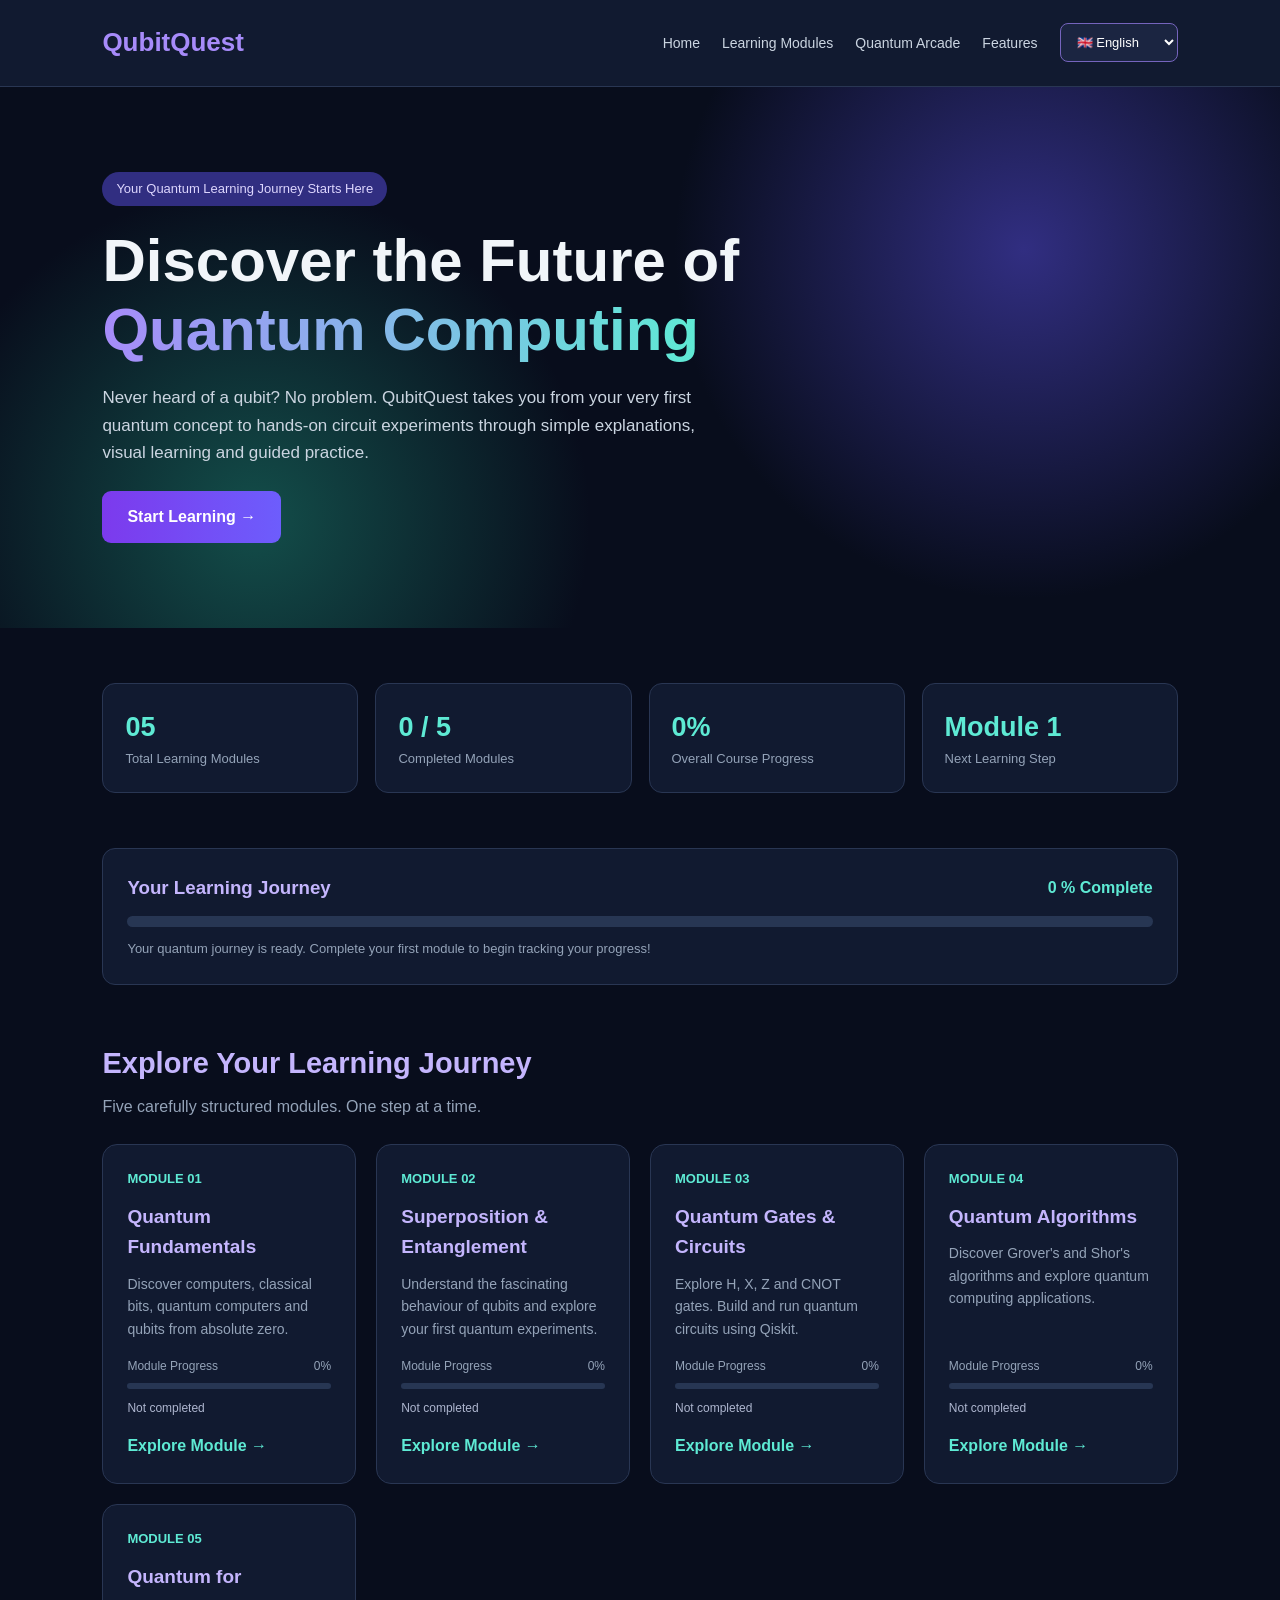
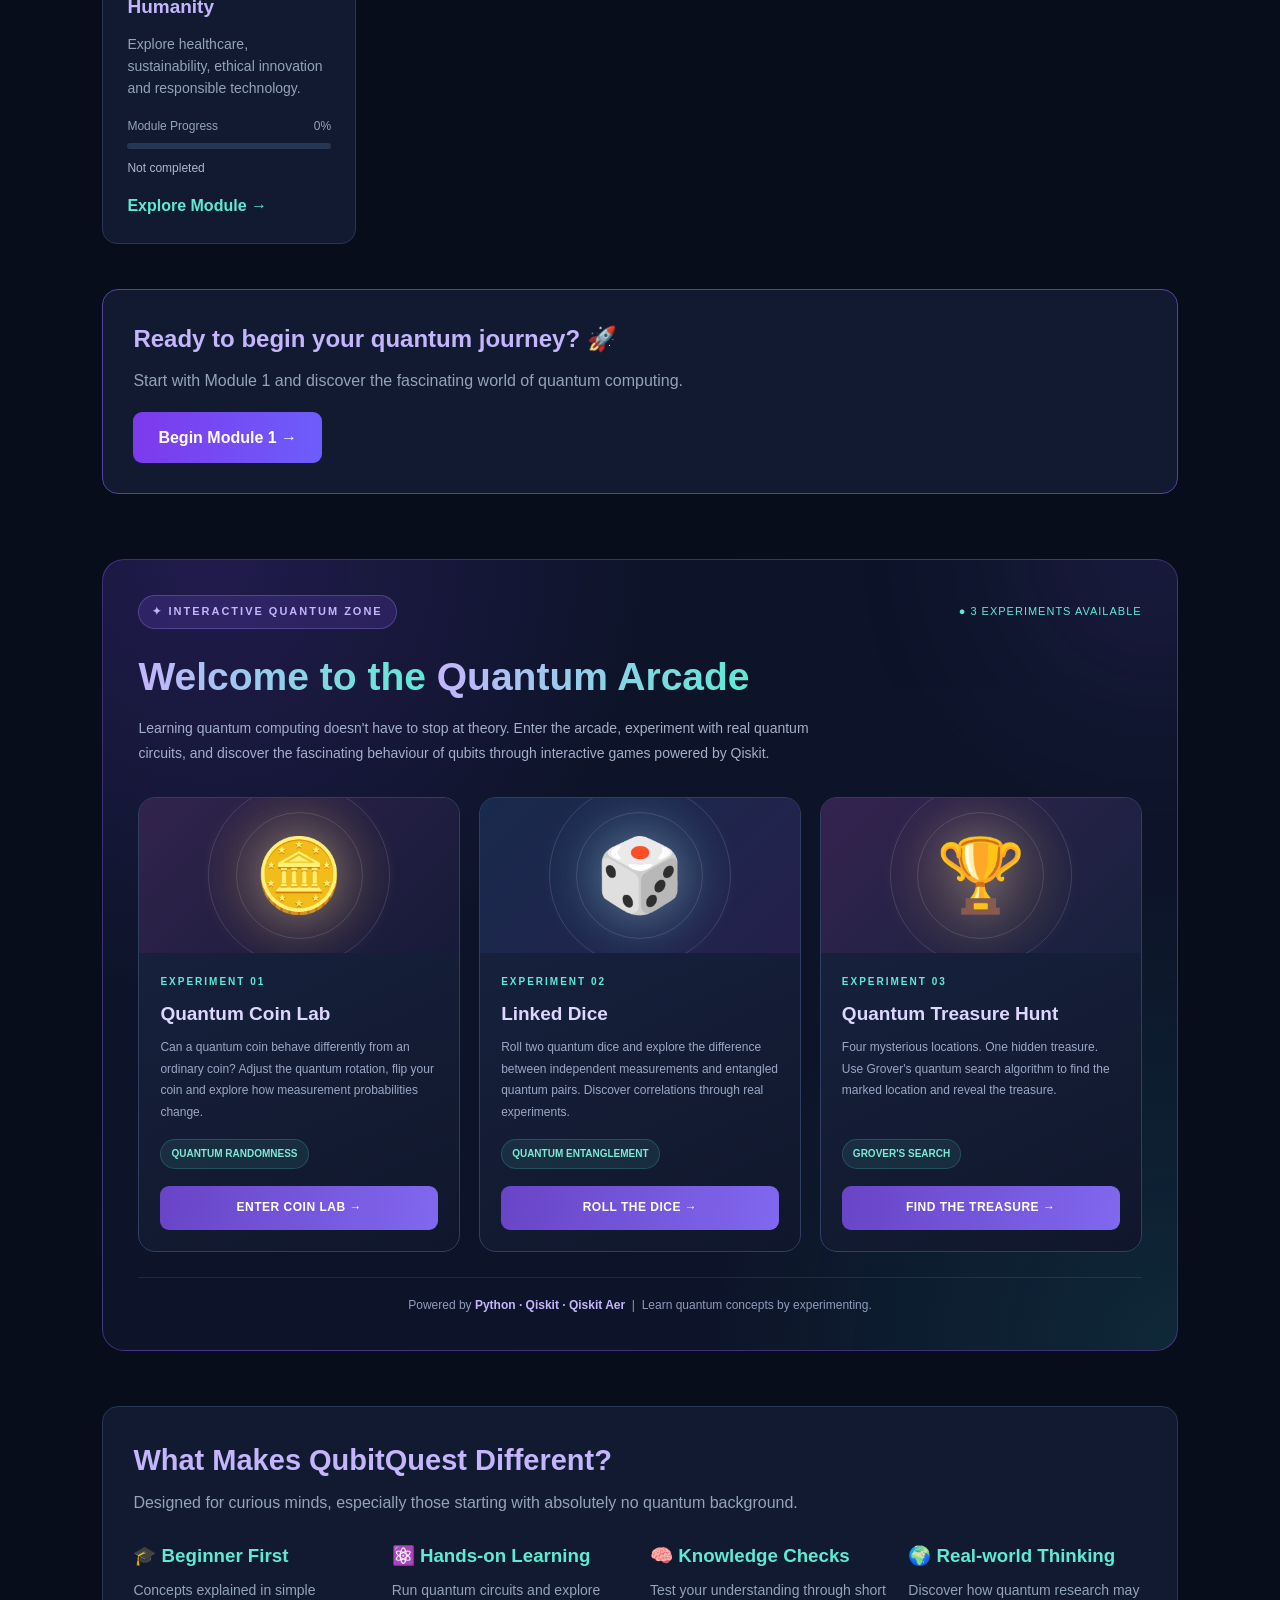
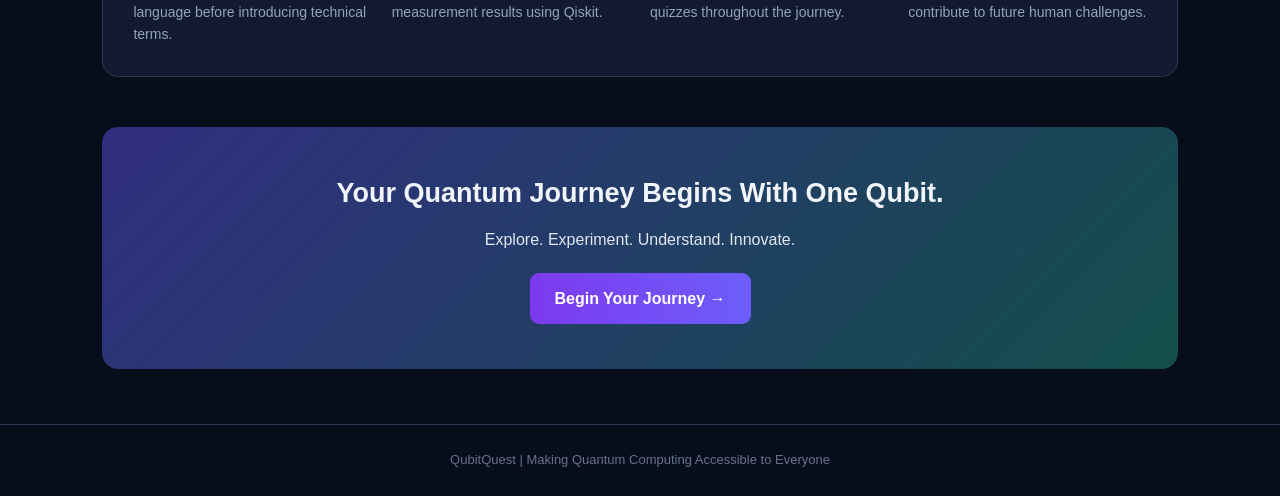
==== commit ae17ee86: "Update print statement from 'Hello' to 'Goodbye'" ====
--- a/frontend/index.html
+++ b/frontend/index.html
@@ -7,615 +7,95 @@
 <title>QubitQuest | Explore Quantum Computing</title>
 
 <style>
-* {
-    margin: 0;
-    padding: 0;
-    box-sizing: border-box;
-}
-
-html { scroll-behavior: smooth; }
-
-body {
-    font-family: "Segoe UI", sans-serif;
-    background: #080d1c;
-    color: #f1f5f9;
-    line-height: 1.6;
-}
-
-header {
-    display: flex;
-    justify-content: space-between;
-    align-items: center;
-    padding: 22px 8%;
-    background: #111a30;
-    border-bottom: 1px solid #293653;
-    flex-wrap: wrap;
-    gap: 15px;
-}
-
-.logo {
-    color: #a78bfa;
-    font-size: 26px;
-    font-weight: bold;
-}
-
-nav {
-    display: flex;
-    gap: 22px;
-    flex-wrap: wrap;
-}
-
-nav a {
-    color: #cbd5e1;
-    text-decoration: none;
-    font-size: 14px;
-    transition: .2s;
-}
-
-nav a:hover { color: #5eead4; }
-
-.hero {
-    min-height: 420px;
-    padding: 85px 8%;
-    display: flex;
-    align-items: center;
-    background:
-        radial-gradient(circle at 80% 30%, #312e81 0, transparent 32%),
-        radial-gradient(circle at 20% 80%, #134e4a 0, transparent 30%),
-        #080d1c;
-}
-
-.hero-content { max-width: 750px; }
-
-.tag {
-    display: inline-block;
-    background: #312e81;
-    color: #ddd6fe;
-    padding: 7px 14px;
-    border-radius: 25px;
-    font-size: 13px;
-    margin-bottom: 20px;
-}
-
-.hero h1 {
-    font-size: clamp(35px, 6vw, 60px);
-    line-height: 1.15;
-    margin-bottom: 20px;
-}
-
-.gradient {
-    background: linear-gradient(90deg, #a78bfa, #5eead4);
-    -webkit-background-clip: text;
-    background-clip: text;
-    color: transparent;
-}
-
-.hero p {
-    color: #cbd5e1;
-    max-width: 620px;
-    font-size: 17px;
-    margin-bottom: 25px;
-}
-
-.primary-button {
-    display: inline-block;
-    background: linear-gradient(90deg, #7c3aed, #6d5dfc);
-    color: white;
-    text-decoration: none;
-    padding: 13px 25px;
-    border-radius: 9px;
-    font-weight: 600;
-    transition: .2s;
-    border: none;
-    cursor: pointer;
-}
-
-.primary-button:hover {
-    transform: translateY(-3px);
-    opacity: .9;
-}
-
-.container {
-    width: 84%;
-    max-width: 1150px;
-    margin: 55px auto;
-}
-
-.section-heading { margin-bottom: 25px; }
-
-.section-heading h2 {
-    font-size: 29px;
-    color: #c4b5fd;
-}
-
-.section-heading p {
-    color: #94a3b8;
-    margin-top: 7px;
-}
-
-.stats {
-    display: grid;
-    grid-template-columns: repeat(auto-fit, minmax(180px, 1fr));
-    gap: 17px;
-    margin-bottom: 55px;
-}
-
-.stat-card {
-    background: #111a30;
-    border: 1px solid #293653;
-    border-radius: 13px;
-    padding: 22px;
-}
-
-.stat-card h3 {
-    font-size: 27px;
-    color: #5eead4;
-    overflow-wrap: anywhere;
-}
-
-.stat-card p {
-    color: #94a3b8;
-    font-size: 13px;
-}
-
-.overall-progress {
-    background: #111a30;
-    border: 1px solid #293653;
-    border-radius: 13px;
-    padding: 24px;
-    margin-bottom: 55px;
-}
-
-.overall-heading {
-    display: flex;
-    justify-content: space-between;
-    align-items: center;
-    flex-wrap: wrap;
-    gap: 10px;
-    margin-bottom: 14px;
-}
-
-.overall-heading h3 { color: #c4b5fd; }
-
-.overall-heading span {
-    color: #5eead4;
-    font-weight: bold;
-}
-
-.progress-track {
-    width: 100%;
-    height: 11px;
-    background: #273653;
-    border-radius: 20px;
-    overflow: hidden;
-}
-
-.progress-fill {
-    height: 100%;
-    width: 0%;
-    background: linear-gradient(90deg, #8774ef, #46d9dc);
-    border-radius: 20px;
-    transition: width .5s ease;
-}
-
-.progress-message {
-    color: #94a3b8;
-    font-size: 13px;
-    margin-top: 12px;
-}
-
-.module-grid {
-    display: grid;
-    grid-template-columns: repeat(auto-fit, minmax(250px, 1fr));
-    gap: 20px;
-}
-
-.module-card {
-    display: flex;
-    flex-direction: column;
-    background: #111a30;
-    border: 1px solid #293653;
-    padding: 24px;
-    border-radius: 15px;
-    transition: .25s;
-    min-height: 275px;
-}
-
-.module-card:hover {
-    transform: translateY(-5px);
-    border-color: #8b5cf6;
-    box-shadow: 0 10px 30px #0005;
-}
-
-.module-number {
-    color: #5eead4;
-    font-size: 13px;
-    font-weight: bold;
-    margin-bottom: 12px;
-}
-
-.module-card h3 {
-    color: #c4b5fd;
-    font-size: 19px;
-    margin-bottom: 10px;
-}
-
-.module-card p {
-    color: #94a3b8;
-    font-size: 14px;
-    flex-grow: 1;
-}
-
-.card-progress { margin-top: 17px; }
-
-.card-progress-label {
-    display: flex;
-    justify-content: space-between;
-    color: #94a3b8;
-    font-size: 12px;
-    margin-bottom: 7px;
-}
-
-.card-progress-track {
-    height: 6px;
-    background: #273653;
-    border-radius: 20px;
-    overflow: hidden;
-}
-
-.card-progress-fill {
-    height: 100%;
-    width: 0%;
-    background: linear-gradient(90deg, #8774ef, #46d9dc);
-    transition: width .4s ease;
-}
-
-.module-status {
-    color: #aeb6cf;
-    font-size: 12px;
-    margin-top: 10px;
-}
-
-.module-status.completed { color: #5eead4; }
-
-.module-card a {
-    display: inline-block;
-    color: #5eead4;
-    text-decoration: none;
-    font-weight: 600;
-    margin-top: 15px;
-}
-
-.module-card a:hover { color: #a78bfa; }
-
-.next-step {
-    background: #111a30;
-    border: 1px solid #55449b;
-    border-radius: 16px;
-    padding: 30px;
-    margin-top: 45px;
-}
-
-.next-step h2 {
-    color: #c4b5fd;
-    margin-bottom: 10px;
-}
-
-.next-step p {
-    color: #94a3b8;
-    margin-bottom: 18px;
-}
-
-.feature-section {
-    background: #111a30;
-    border: 1px solid #293653;
-    border-radius: 16px;
-    padding: 30px;
-    margin-top: 55px;
-}
-
-.feature-grid {
-    display: grid;
-    grid-template-columns: repeat(auto-fit, minmax(210px, 1fr));
-    gap: 20px;
-    margin-top: 20px;
-}
-
-.feature h3 {
-    color: #5eead4;
-    margin-bottom: 8px;
-}
-
-.feature p {
-    color: #94a3b8;
-    font-size: 14px;
-}
-
-
-/* =========================================
-   QUANTUM ARCADE
-========================================= */
-
-.arcade-section {
-    position: relative;
-    margin-top: 65px;
-    padding: 35px;
-    border-radius: 22px;
-    border: 1px solid rgba(139,92,246,.38);
-    background:
-        radial-gradient(circle at 10% 0%, rgba(124,58,237,.18), transparent 35%),
-        radial-gradient(circle at 100% 100%, rgba(20,184,166,.12), transparent 35%),
-        #0d1429;
-    overflow: hidden;
-}
-
-.arcade-section::before {
-    content: "";
-    position: absolute;
-    width: 280px;
-    height: 280px;
-    right: -120px;
-    top: -150px;
-    border-radius: 50%;
-    background: #8b5cf6;
-    filter: blur(100px);
-    opacity: .13;
-    pointer-events: none;
-}
-
-.arcade-top {
-    position: relative;
-    display: flex;
-    justify-content: space-between;
-    align-items: center;
-    gap: 15px;
-    flex-wrap: wrap;
-    margin-bottom: 12px;
-}
-
-.arcade-label {
-    display: inline-block;
-    padding: 7px 13px;
-    border-radius: 30px;
-    background: rgba(139,92,246,.17);
-    border: 1px solid rgba(167,139,250,.3);
-    color: #c4b5fd;
-    font-size: 11px;
-    font-weight: 800;
-    letter-spacing: 2px;
-}
-
-.arcade-live {
-    font-size: 11px;
-    color: #5eead4;
-    letter-spacing: 1px;
-}
-
-.arcade-heading {
-    position: relative;
-    font-size: clamp(28px, 4vw, 39px);
-    margin: 17px 0 8px;
-    color: #f5f3ff;
-}
-
-.arcade-heading span {
-    background: linear-gradient(90deg, #c4b5fd, #5eead4);
-    -webkit-background-clip: text;
-    background-clip: text;
-    color: transparent;
-}
-
-.arcade-description {
-    position: relative;
-    color: #a3afca;
-    max-width: 680px;
-    font-size: 14px;
-    line-height: 1.8;
-}
-
-.arcade-grid {
-    position: relative;
-    display: grid;
-    grid-template-columns: repeat(3, minmax(0, 1fr));
-    gap: 19px;
-    margin-top: 30px;
-}
-
-.arcade-card {
-    display: flex;
-    flex-direction: column;
-    min-width: 0;
-    border-radius: 17px;
-    overflow: hidden;
-    background: linear-gradient(155deg, #192441, #10172c);
-    border: 1px solid #303e61;
-    transition: .3s;
-}
-
-.arcade-card:hover {
-    transform: translateY(-7px);
-    border-color: #a78bfa;
-    box-shadow: 0 15px 40px rgba(111,75,220,.18);
-}
-
-.game-art {
-    height: 155px;
-    display: flex;
-    align-items: center;
-    justify-content: center;
-    position: relative;
-    overflow: hidden;
-    font-size: 72px;
-}
-
-.game-art::before,
-.game-art::after {
-    content: "";
-    position: absolute;
-    width: 180px;
-    height: 180px;
-    border: 1px solid rgba(255,255,255,.13);
-    border-radius: 50%;
-}
-
-.game-art::after {
-    width: 125px;
-    height: 125px;
-}
-
-.game-art span {
-    position: relative;
-    z-index: 2;
-    filter: drop-shadow(0 0 20px rgba(255,255,255,.22));
-    transition: .35s;
-}
-
-.arcade-card:hover .game-art span {
-    transform: scale(1.13) rotate(-5deg);
-}
-
-.coin-art {
-    background:
-        radial-gradient(circle, rgba(245,190,75,.28), transparent 55%),
-        linear-gradient(135deg, #31244c, #171a39);
-}
-
-.dice-art {
-    background:
-        radial-gradient(circle, rgba(103,232,249,.2), transparent 55%),
-        linear-gradient(135deg, #192a4d, #24204b);
-}
-
-.treasure-art {
-    background:
-        radial-gradient(circle, rgba(246,195,95,.22), transparent 55%),
-        linear-gradient(135deg, #34234f, #17213d);
-}
-
-.game-content {
-    display: flex;
-    flex-direction: column;
-    flex-grow: 1;
-    padding: 21px;
-}
-
-.game-number {
-    color: #5eead4;
-    font-size: 10px;
-    font-weight: 800;
-    letter-spacing: 2px;
-    margin-bottom: 9px;
-}
-
-.game-content h3 {
-    font-size: 19px;
-    color: #ddd6fe;
-    margin-bottom: 8px;
-}
-
-.game-content p {
-    color: #9ba8c5;
-    font-size: 12px;
-    line-height: 1.8;
-    flex-grow: 1;
-}
-
-.game-concept {
-    margin-top: 16px;
-    margin-bottom: 17px;
-    display: inline-flex;
-    align-self: flex-start;
-    padding: 6px 10px;
-    border-radius: 20px;
-    background: rgba(94,234,212,.09);
-    border: 1px solid rgba(94,234,212,.19);
-    color: #7de9d6;
-    font-size: 10px;
-    font-weight: 700;
-}
-
-.game-button {
-    display: block;
-    text-align: center;
-    text-decoration: none;
-    padding: 12px 10px;
-    border-radius: 9px;
-    color: white;
-    font-size: 12px;
-    font-weight: 800;
-    letter-spacing: .5px;
-    background: linear-gradient(100deg, #6944c6, #8068ef);
-    transition: .25s;
-}
-
-.game-button:hover {
-    background: linear-gradient(100deg, #8764ec, #4dced1);
-    transform: translateY(-2px);
-}
-
-.arcade-footer {
-    position: relative;
-    margin-top: 25px;
-    padding-top: 18px;
-    border-top: 1px solid rgba(167,139,250,.15);
-    color: #8f9cba;
-    font-size: 12px;
-    text-align: center;
-}
-
-.arcade-footer strong { color: #c4b5fd; }
-
-
-.final-banner {
-    text-align: center;
-    padding: 45px 25px;
-    border-radius: 16px;
-    margin-top: 50px;
-    background: linear-gradient(135deg, #312e81, #134e4a);
-}
-
-.final-banner h2 {
-    font-size: 27px;
-    margin-bottom: 12px;
-}
-
-.final-banner p {
-    color: #e2e8f0;
-    margin-bottom: 20px;
-}
-
-footer {
-    text-align: center;
-    padding: 25px;
-    color: #64748b;
-    border-top: 1px solid #293653;
-    margin-top: 55px;
-    font-size: 13px;
-}
-
-@media(max-width: 900px) {
-    .arcade-grid {
-        grid-template-columns: repeat(2, minmax(0, 1fr));
-    }
-}
-
-@media(max-width: 700px) {
-    header { padding: 20px 5%; }
-    .hero { padding: 65px 6%; }
-    .container { width: 90%; }
-    nav { gap: 14px; }
-    .arcade-section { padding: 22px; }
-}
-
-@media(max-width: 520px) {
-    .arcade-grid {
-        grid-template-columns: 1fr;
-    }
-
-    .game-art { height: 175px; }
-
-    .arcade-section { padding: 18px; }
-}
+*{margin:0;padding:0;box-sizing:border-box}
+html{scroll-behavior:smooth}
+body{font-family:"Segoe UI",sans-serif;background:#080d1c;color:#f1f5f9;line-height:1.6}
+header{display:flex;justify-content:space-between;align-items:center;padding:22px 8%;background:#111a30;border-bottom:1px solid #293653;flex-wrap:wrap;gap:15px}
+.logo{color:#a78bfa;font-size:26px;font-weight:bold}
+.header-right{display:flex;align-items:center;gap:22px;flex-wrap:wrap}
+nav{display:flex;gap:22px;flex-wrap:wrap}
+nav a{color:#cbd5e1;text-decoration:none;font-size:14px;transition:.2s}
+nav a:hover{color:#5eead4}
+.language-select{background:#1b2541;color:#fff;border:1px solid #7564bd;border-radius:8px;padding:10px 12px;font-size:13px;cursor:pointer;outline:none}
+.hero{min-height:420px;padding:85px 8%;display:flex;align-items:center;background:radial-gradient(circle at 80% 30%,#312e81 0,transparent 32%),radial-gradient(circle at 20% 80%,#134e4a 0,transparent 30%),#080d1c}
+.hero-content{max-width:750px}
+.tag{display:inline-block;background:#312e81;color:#ddd6fe;padding:7px 14px;border-radius:25px;font-size:13px;margin-bottom:20px}
+.hero h1{font-size:clamp(35px,6vw,60px);line-height:1.15;margin-bottom:20px}
+.gradient{background:linear-gradient(90deg,#a78bfa,#5eead4);-webkit-background-clip:text;background-clip:text;color:transparent}
+.hero p{color:#cbd5e1;max-width:620px;font-size:17px;margin-bottom:25px}
+.primary-button{display:inline-block;background:linear-gradient(90deg,#7c3aed,#6d5dfc);color:white;text-decoration:none;padding:13px 25px;border-radius:9px;font-weight:600;transition:.2s;border:none;cursor:pointer}
+.primary-button:hover{transform:translateY(-3px);opacity:.9}
+.container{width:84%;max-width:1150px;margin:55px auto}
+.section-heading{margin-bottom:25px}
+.section-heading h2{font-size:29px;color:#c4b5fd}
+.section-heading p{color:#94a3b8;margin-top:7px}
+.stats{display:grid;grid-template-columns:repeat(auto-fit,minmax(180px,1fr));gap:17px;margin-bottom:55px}
+.stat-card{background:#111a30;border:1px solid #293653;border-radius:13px;padding:22px}
+.stat-card h3{font-size:27px;color:#5eead4;overflow-wrap:anywhere}
+.stat-card p{color:#94a3b8;font-size:13px}
+.overall-progress{background:#111a30;border:1px solid #293653;border-radius:13px;padding:24px;margin-bottom:55px}
+.overall-heading{display:flex;justify-content:space-between;align-items:center;flex-wrap:wrap;gap:10px;margin-bottom:14px}
+.overall-heading h3{color:#c4b5fd}
+.overall-heading span{color:#5eead4;font-weight:bold}
+.progress-track{width:100%;height:11px;background:#273653;border-radius:20px;overflow:hidden}
+.progress-fill{height:100%;width:0%;background:linear-gradient(90deg,#8774ef,#46d9dc);border-radius:20px;transition:width .5s ease}
+.progress-message{color:#94a3b8;font-size:13px;margin-top:12px}
+.module-grid{display:grid;grid-template-columns:repeat(auto-fit,minmax(250px,1fr));gap:20px}
+.module-card{display:flex;flex-direction:column;background:#111a30;border:1px solid #293653;padding:24px;border-radius:15px;transition:.25s;min-height:275px}
+.module-card:hover{transform:translateY(-5px);border-color:#8b5cf6;box-shadow:0 10px 30px #0005}
+.module-number{color:#5eead4;font-size:13px;font-weight:bold;margin-bottom:12px}
+.module-card h3{color:#c4b5fd;font-size:19px;margin-bottom:10px}
+.module-card p{color:#94a3b8;font-size:14px;flex-grow:1}
+.card-progress{margin-top:17px}
+.card-progress-label{display:flex;justify-content:space-between;color:#94a3b8;font-size:12px;margin-bottom:7px}
+.card-progress-track{height:6px;background:#273653;border-radius:20px;overflow:hidden}
+.card-progress-fill{height:100%;width:0%;background:linear-gradient(90deg,#8774ef,#46d9dc);transition:width .4s ease}
+.module-status{color:#aeb6cf;font-size:12px;margin-top:10px}
+.module-status.completed{color:#5eead4}
+.module-card a{display:inline-block;color:#5eead4;text-decoration:none;font-weight:600;margin-top:15px}
+.module-card a:hover{color:#a78bfa}
+.next-step{background:#111a30;border:1px solid #55449b;border-radius:16px;padding:30px;margin-top:45px}
+.next-step h2{color:#c4b5fd;margin-bottom:10px}
+.next-step p{color:#94a3b8;margin-bottom:18px}
+.feature-section{background:#111a30;border:1px solid #293653;border-radius:16px;padding:30px;margin-top:55px}
+.feature-grid{display:grid;grid-template-columns:repeat(auto-fit,minmax(210px,1fr));gap:20px;margin-top:20px}
+.feature h3{color:#5eead4;margin-bottom:8px}
+.feature p{color:#94a3b8;font-size:14px}
+.arcade-section{position:relative;margin-top:65px;padding:35px;border-radius:22px;border:1px solid rgba(139,92,246,.38);background:radial-gradient(circle at 10% 0%,rgba(124,58,237,.18),transparent 35%),radial-gradient(circle at 100% 100%,rgba(20,184,166,.12),transparent 35%),#0d1429;overflow:hidden}
+.arcade-section:before{content:"";position:absolute;width:280px;height:280px;right:-120px;top:-150px;border-radius:50%;background:#8b5cf6;filter:blur(100px);opacity:.13;pointer-events:none}
+.arcade-top{position:relative;display:flex;justify-content:space-between;align-items:center;gap:15px;flex-wrap:wrap;margin-bottom:12px}
+.arcade-label{display:inline-block;padding:7px 13px;border-radius:30px;background:rgba(139,92,246,.17);border:1px solid rgba(167,139,250,.3);color:#c4b5fd;font-size:11px;font-weight:800;letter-spacing:2px}
+.arcade-live{font-size:11px;color:#5eead4;letter-spacing:1px}
+.arcade-heading{position:relative;font-size:clamp(28px,4vw,39px);margin:17px 0 8px;color:#f5f3ff}
+.arcade-heading span{background:linear-gradient(90deg,#c4b5fd,#5eead4);-webkit-background-clip:text;background-clip:text;color:transparent}
+.arcade-description{position:relative;color:#a3afca;max-width:680px;font-size:14px;line-height:1.8}
+.arcade-grid{position:relative;display:grid;grid-template-columns:repeat(3,minmax(0,1fr));gap:19px;margin-top:30px}
+.arcade-card{display:flex;flex-direction:column;min-width:0;border-radius:17px;overflow:hidden;background:linear-gradient(155deg,#192441,#10172c);border:1px solid #303e61;transition:.3s}
+.arcade-card:hover{transform:translateY(-7px);border-color:#a78bfa;box-shadow:0 15px 40px rgba(111,75,220,.18)}
+.game-art{height:155px;display:flex;align-items:center;justify-content:center;position:relative;overflow:hidden;font-size:72px}
+.game-art:before,.game-art:after{content:"";position:absolute;width:180px;height:180px;border:1px solid rgba(255,255,255,.13);border-radius:50%}
+.game-art:after{width:125px;height:125px}
+.game-art span{position:relative;z-index:2;filter:drop-shadow(0 0 20px rgba(255,255,255,.22));transition:.35s}
+.arcade-card:hover .game-art span{transform:scale(1.13) rotate(-5deg)}
+.coin-art{background:radial-gradient(circle,rgba(245,190,75,.28),transparent 55%),linear-gradient(135deg,#31244c,#171a39)}
+.dice-art{background:radial-gradient(circle,rgba(103,232,249,.2),transparent 55%),linear-gradient(135deg,#192a4d,#24204b)}
+.treasure-art{background:radial-gradient(circle,rgba(246,195,95,.22),transparent 55%),linear-gradient(135deg,#34234f,#17213d)}
+.game-content{display:flex;flex-direction:column;flex-grow:1;padding:21px}
+.game-number{color:#5eead4;font-size:10px;font-weight:800;letter-spacing:2px;margin-bottom:9px}
+.game-content h3{font-size:19px;color:#ddd6fe;margin-bottom:8px}
+.game-content p{color:#9ba8c5;font-size:12px;line-height:1.8;flex-grow:1}
+.game-concept{margin-top:16px;margin-bottom:17px;display:inline-flex;align-self:flex-start;padding:6px 10px;border-radius:20px;background:rgba(94,234,212,.09);border:1px solid rgba(94,234,212,.19);color:#7de9d6;font-size:10px;font-weight:700}
+.game-button{display:block;text-align:center;text-decoration:none;padding:12px 10px;border-radius:9px;color:white;font-size:12px;font-weight:800;letter-spacing:.5px;background:linear-gradient(100deg,#6944c6,#8068ef);transition:.25s}
+.game-button:hover{background:linear-gradient(100deg,#8764ec,#4dced1);transform:translateY(-2px)}
+.arcade-footer{position:relative;margin-top:25px;padding-top:18px;border-top:1px solid rgba(167,139,250,.15);color:#8f9cba;font-size:12px;text-align:center}
+.arcade-footer strong{color:#c4b5fd}
+.final-banner{text-align:center;padding:45px 25px;border-radius:16px;margin-top:50px;background:linear-gradient(135deg,#312e81,#134e4a)}
+.final-banner h2{font-size:27px;margin-bottom:12px}
+.final-banner p{color:#e2e8f0;margin-bottom:20px}
+footer{text-align:center;padding:25px;color:#64748b;border-top:1px solid #293653;margin-top:55px;font-size:13px}
+@media(max-width:900px){.arcade-grid{grid-template-columns:repeat(2,minmax(0,1fr))}}
+@media(max-width:700px){header{padding:20px 5%}.hero{padding:65px 6%}.container{width:90%}nav{gap:14px}.arcade-section{padding:22px}}
+@media(max-width:520px){.arcade-grid{grid-template-columns:1fr}.game-art{height:175px}.arcade-section{padding:18px}}
 </style>
 </head>
 
@@ -623,745 +103,545 @@
 
 <header>
     <div class="logo">QubitQuest</div>
-
-    <nav>
-        <a href="#home">Home</a>
-        <a href="#modules">Learning Modules</a>
-        <a href="#arcade">Quantum Arcade</a>
-        <a href="#features">Features</a>
-    </nav>
+    <div class="header-right">
+        <nav>
+            <a href="#home" data-i18n="navHome">Home</a>
+            <a href="#modules" data-i18n="navModules">Learning Modules</a>
+            <a href="#arcade" data-i18n="navArcade">Quantum Arcade</a>
+            <a href="#features" data-i18n="navFeatures">Features</a>
+        </nav>
+
+        <select class="language-select" id="languageSelect" aria-label="Choose language">
+            <option value="en">🇬🇧 English</option>
+            <option value="kn">🇮🇳 ಕನ್ನಡ</option>
+            <option value="hi">🇮🇳 हिन्दी</option>
+            <option value="te">🇮🇳 తెలుగు</option>
+        </select>
+    </div>
 </header>
-
-
-<!-- HERO SECTION -->
 
 <section class="hero" id="home">
     <div class="hero-content">
-
-        <span class="tag">
-            Your Quantum Learning Journey Starts Here
-        </span>
-
+        <span class="tag" data-i18n="heroTag">Your Quantum Learning Journey Starts Here</span>
         <h1>
-            Discover the Future of
-            <span class="gradient">Quantum Computing</span>
+            <span data-i18n="heroTitle">Discover the Future of</span>
+            <span class="gradient" data-i18n="heroGradient">Quantum Computing</span>
         </h1>
-
-        <p>
-            Never heard of a qubit? No problem.
-            QubitQuest takes you from your very first quantum concept
-            to hands-on circuit experiments through simple explanations,
-            visual learning and guided practice.
-        </p>
-
-        <a href="#modules" class="primary-button">
-            Start Learning →
-        </a>
-
-    </div>
-</section>
-
+        <p data-i18n="heroDescription">Never heard of a qubit? No problem. QubitQuest takes you from your very first quantum concept to hands-on circuit experiments through simple explanations, visual learning and guided practice.</p>
+        <a href="#modules" class="primary-button" data-i18n="startLearning">Start Learning →</a>
+    </div>
+</section>
 
 <main class="container">
 
-    <!-- LIVE LEARNING STATISTICS -->
-
-    <section class="stats">
-
-        <div class="stat-card">
-            <h3>05</h3>
-            <p>Total Learning Modules</p>
+<section class="stats">
+    <div class="stat-card"><h3>05</h3><p data-i18n="totalModules">Total Learning Modules</p></div>
+    <div class="stat-card"><h3 id="completedCount">0 / 5</h3><p data-i18n="completedModules">Completed Modules</p></div>
+    <div class="stat-card"><h3 id="overallPercentage">0%</h3><p data-i18n="overallCourseProgress">Overall Course Progress</p></div>
+    <div class="stat-card"><h3 id="nextModuleStat">Module 1</h3><p data-i18n="nextLearningStep">Next Learning Step</p></div>
+</section>
+
+<section class="overall-progress">
+    <div class="overall-heading">
+        <h3 data-i18n="learningJourney">Your Learning Journey</h3>
+        <span id="overallProgressLabel">0% Complete</span>
+    </div>
+    <div class="progress-track"><div class="progress-fill" id="overallProgressFill"></div></div>
+    <p class="progress-message" id="progressMessage" data-i18n="initialProgress">Your quantum journey is ready. Complete your first module to begin tracking your progress!</p>
+</section>
+
+<section id="modules">
+    <div class="section-heading">
+        <h2 data-i18n="exploreJourney">Explore Your Learning Journey</h2>
+        <p data-i18n="fiveModules">Five carefully structured modules. One step at a time.</p>
+    </div>
+
+    <div class="module-grid">
+        <article class="module-card">
+            <div class="module-number">MODULE 01</div>
+            <h3 data-i18n="module1Title">Quantum Fundamentals</h3>
+            <p data-i18n="module1Desc">Discover computers, classical bits, quantum computers and qubits from absolute zero.</p>
+            <div class="card-progress">
+                <div class="card-progress-label"><span data-i18n="moduleProgress">Module Progress</span><span id="percentage1">0%</span></div>
+                <div class="card-progress-track"><div class="card-progress-fill" id="bar1"></div></div>
+                <div class="module-status" id="status1">Not completed</div>
+            </div>
+            <a href="module1.html" id="link1">Explore Module →</a>
+        </article>
+
+        <article class="module-card">
+            <div class="module-number">MODULE 02</div>
+            <h3 data-i18n="module2Title">Superposition & Entanglement</h3>
+            <p data-i18n="module2Desc">Understand the fascinating behaviour of qubits and explore your first quantum experiments.</p>
+            <div class="card-progress">
+                <div class="card-progress-label"><span data-i18n="moduleProgress">Module Progress</span><span id="percentage2">0%</span></div>
+                <div class="card-progress-track"><div class="card-progress-fill" id="bar2"></div></div>
+                <div class="module-status" id="status2">Not completed</div>
+            </div>
+            <a href="module2.html" id="link2">Explore Module →</a>
+        </article>
+
+        <article class="module-card">
+            <div class="module-number">MODULE 03</div>
+            <h3 data-i18n="module3Title">Quantum Gates & Circuits</h3>
+            <p data-i18n="module3Desc">Explore H, X, Z and CNOT gates. Build and run quantum circuits using Qiskit.</p>
+            <div class="card-progress">
+                <div class="card-progress-label"><span data-i18n="moduleProgress">Module Progress</span><span id="percentage3">0%</span></div>
+                <div class="card-progress-track"><div class="card-progress-fill" id="bar3"></div></div>
+                <div class="module-status" id="status3">Not completed</div>
+            </div>
+            <a href="module3.html" id="link3">Explore Module →</a>
+        </article>
+
+        <article class="module-card">
+            <div class="module-number">MODULE 04</div>
+            <h3 data-i18n="module4Title">Quantum Algorithms</h3>
+            <p data-i18n="module4Desc">Discover Grover's and Shor's algorithms and explore quantum computing applications.</p>
+            <div class="card-progress">
+                <div class="card-progress-label"><span data-i18n="moduleProgress">Module Progress</span><span id="percentage4">0%</span></div>
+                <div class="card-progress-track"><div class="card-progress-fill" id="bar4"></div></div>
+                <div class="module-status" id="status4">Not completed</div>
+            </div>
+            <a href="module4.html" id="link4">Explore Module →</a>
+        </article>
+
+        <article class="module-card">
+            <div class="module-number">MODULE 05</div>
+            <h3 data-i18n="module5Title">Quantum for Humanity</h3>
+            <p data-i18n="module5Desc">Explore healthcare, sustainability, ethical innovation and responsible technology.</p>
+            <div class="card-progress">
+                <div class="card-progress-label"><span data-i18n="moduleProgress">Module Progress</span><span id="percentage5">0%</span></div>
+                <div class="card-progress-track"><div class="card-progress-fill" id="bar5"></div></div>
+                <div class="module-status" id="status5">Not completed</div>
+            </div>
+            <a href="module5.html" id="link5">Explore Module →</a>
+        </article>
+    </div>
+</section>
+
+<section class="next-step">
+    <h2 id="nextStepTitle">Ready to begin your quantum journey? 🚀</h2>
+    <p id="nextStepDescription">Start with Module 1 and discover the fascinating world of quantum computing.</p>
+    <a href="module1.html" class="primary-button" id="continueButton">Begin Module 1 →</a>
+</section>
+
+<section class="arcade-section" id="arcade">
+    <div class="arcade-top">
+        <span class="arcade-label" data-i18n="arcadeLabel">✦ INTERACTIVE QUANTUM ZONE</span>
+        <span class="arcade-live" data-i18n="arcadeLive">● 3 EXPERIMENTS AVAILABLE</span>
+    </div>
+    <h2 class="arcade-heading">
+        <span data-i18n="welcomeArcade">Welcome to the</span>
+        <span data-i18n="quantumArcade">Quantum Arcade</span>
+    </h2>
+    <p class="arcade-description" data-i18n="arcadeDescription">Learning quantum computing doesn't have to stop at theory. Enter the arcade, experiment with real quantum circuits, and discover the fascinating behaviour of qubits through interactive games powered by Qiskit.</p>
+
+    <div class="arcade-grid">
+        <article class="arcade-card">
+            <div class="game-art coin-art"><span>🪙</span></div>
+            <div class="game-content">
+                <div class="game-number" data-i18n="experiment1">EXPERIMENT 01</div>
+                <h3 data-i18n="coinLab">Quantum Coin Lab</h3>
+                <p data-i18n="coinDesc">Can a quantum coin behave differently from an ordinary coin? Adjust the quantum rotation, flip your coin and explore how measurement probabilities change.</p>
+                <span class="game-concept" data-i18n="randomness">QUANTUM RANDOMNESS</span>
+                <a href="coin-lab.html" class="game-button" data-i18n="enterCoin">ENTER COIN LAB →</a>
+            </div>
+        </article>
+
+        <article class="arcade-card">
+            <div class="game-art dice-art"><span>🎲</span></div>
+            <div class="game-content">
+                <div class="game-number" data-i18n="experiment2">EXPERIMENT 02</div>
+                <h3 data-i18n="linkedDice">Linked Dice</h3>
+                <p data-i18n="diceDesc">Roll two quantum dice and explore the difference between independent measurements and entangled quantum pairs. Discover correlations through real experiments.</p>
+                <span class="game-concept" data-i18n="entanglement">QUANTUM ENTANGLEMENT</span>
+                <a href="linked-dice.html" class="game-button" data-i18n="rollDice">ROLL THE DICE →</a>
+            </div>
+        </article>
+
+        <article class="arcade-card">
+            <div class="game-art treasure-art"><span>🏆</span></div>
+            <div class="game-content">
+                <div class="game-number" data-i18n="experiment3">EXPERIMENT 03</div>
+                <h3 data-i18n="treasureHunt">Quantum Treasure Hunt</h3>
+                <p data-i18n="treasureDesc">Four mysterious locations. One hidden treasure. Use Grover's quantum search algorithm to find the marked location and reveal the treasure.</p>
+                <span class="game-concept" data-i18n="groverSearch">GROVER'S SEARCH</span>
+                <a href="treasure-hunt.html" class="game-button" data-i18n="findTreasure">FIND THE TREASURE →</a>
+            </div>
+        </article>
+    </div>
+
+    <div class="arcade-footer">
+        <span data-i18n="poweredBy">Powered by</span>
+        <strong>Python · Qiskit · Qiskit Aer</strong>
+        &nbsp;|&nbsp;
+        <span data-i18n="learnExperiment">Learn quantum concepts by experimenting.</span>
+    </div>
+</section>
+
+<section class="feature-section" id="features">
+    <div class="section-heading">
+        <h2 data-i18n="differentTitle">What Makes QubitQuest Different?</h2>
+        <p data-i18n="differentDesc">Designed for curious minds, especially those starting with absolutely no quantum background.</p>
+    </div>
+    <div class="feature-grid">
+        <div class="feature">
+            <h3 data-i18n="beginnerFirst">🎓 Beginner First</h3>
+            <p data-i18n="beginnerDesc">Concepts explained in simple language before introducing technical terms.</p>
         </div>
-
-        <div class="stat-card">
-            <h3 id="completedCount">0 / 5</h3>
-            <p>Completed Modules</p>
+        <div class="feature">
+            <h3 data-i18n="handsOn">⚛️ Hands-on Learning</h3>
+            <p data-i18n="handsOnDesc">Run quantum circuits and explore measurement results using Qiskit.</p>
         </div>
-
-        <div class="stat-card">
-            <h3 id="overallPercentage">0%</h3>
-            <p>Overall Course Progress</p>
+        <div class="feature">
+            <h3 data-i18n="knowledgeChecks">🧠 Knowledge Checks</h3>
+            <p data-i18n="knowledgeDesc">Test your understanding through short quizzes throughout the journey.</p>
         </div>
-
-        <div class="stat-card">
-            <h3 id="nextModuleStat">Module 1</h3>
-            <p>Next Learning Step</p>
+        <div class="feature">
+            <h3 data-i18n="realWorld">🌍 Real-world Thinking</h3>
+            <p data-i18n="realWorldDesc">Discover how quantum research may contribute to future human challenges.</p>
         </div>
-
-    </section>
-
-
-    <!-- OVERALL PROGRESS -->
-
-    <section class="overall-progress">
-
-        <div class="overall-heading">
-            <h3>Your Learning Journey</h3>
-            <span id="overallProgressLabel">0% Complete</span>
-        </div>
-
-        <div class="progress-track">
-            <div class="progress-fill" id="overallProgressFill"></div>
-        </div>
-
-        <p class="progress-message" id="progressMessage">
-            Your quantum journey is ready. Complete your first module to begin tracking your progress!
-        </p>
-
-    </section>
-
-
-    <!-- LEARNING MODULES -->
-
-    <section id="modules">
-
-        <div class="section-heading">
-            <h2>Explore Your Learning Journey</h2>
-            <p>
-                Five carefully structured modules.
-                One step at a time.
-            </p>
-        </div>
-
-        <div class="module-grid">
-
-            <article class="module-card">
-                <div class="module-number">MODULE 01</div>
-                <h3>Quantum Fundamentals</h3>
-                <p>
-                    Discover computers, classical bits, quantum computers
-                    and qubits from absolute zero.
-                </p>
-
-                <div class="card-progress">
-                    <div class="card-progress-label">
-                        <span>Module Progress</span>
-                        <span id="percentage1">0%</span>
-                    </div>
-                    <div class="card-progress-track">
-                        <div class="card-progress-fill" id="bar1"></div>
-                    </div>
-                    <div class="module-status" id="status1">Not completed</div>
-                </div>
-
-                <a href="module1.html" id="link1">Explore Module →</a>
-            </article>
-
-
-            <article class="module-card">
-                <div class="module-number">MODULE 02</div>
-                <h3>Superposition & Entanglement</h3>
-                <p>
-                    Understand the fascinating behaviour of qubits
-                    and explore your first quantum experiments.
-                </p>
-
-                <div class="card-progress">
-                    <div class="card-progress-label">
-                        <span>Module Progress</span>
-                        <span id="percentage2">0%</span>
-                    </div>
-                    <div class="card-progress-track">
-                        <div class="card-progress-fill" id="bar2"></div>
-                    </div>
-                    <div class="module-status" id="status2">Not completed</div>
-                </div>
-
-                <a href="module2.html" id="link2">Explore Module →</a>
-            </article>
-
-
-            <article class="module-card">
-                <div class="module-number">MODULE 03</div>
-                <h3>Quantum Gates & Circuits</h3>
-                <p>
-                    Explore H, X, Z and CNOT gates.
-                    Build and run quantum circuits using Qiskit.
-                </p>
-
-                <div class="card-progress">
-                    <div class="card-progress-label">
-                        <span>Module Progress</span>
-                        <span id="percentage3">0%</span>
-                    </div>
-                    <div class="card-progress-track">
-                        <div class="card-progress-fill" id="bar3"></div>
-                    </div>
-                    <div class="module-status" id="status3">Not completed</div>
-                </div>
-
-                <a href="module3.html" id="link3">Explore Module →</a>
-            </article>
-
-
-            <article class="module-card">
-                <div class="module-number">MODULE 04</div>
-                <h3>Quantum Algorithms</h3>
-                <p>
-                    Discover Grover's and Shor's algorithms
-                    and explore quantum computing applications.
-                </p>
-
-                <div class="card-progress">
-                    <div class="card-progress-label">
-                        <span>Module Progress</span>
-                        <span id="percentage4">0%</span>
-                    </div>
-                    <div class="card-progress-track">
-                        <div class="card-progress-fill" id="bar4"></div>
-                    </div>
-                    <div class="module-status" id="status4">Not completed</div>
-                </div>
-
-                <a href="module4.html" id="link4">Explore Module →</a>
-            </article>
-
-
-            <article class="module-card">
-                <div class="module-number">MODULE 05</div>
-                <h3>Quantum for Humanity</h3>
-                <p>
-                    Explore healthcare, sustainability,
-                    ethical innovation and responsible technology.
-                </p>
-
-                <div class="card-progress">
-                    <div class="card-progress-label">
-                        <span>Module Progress</span>
-                        <span id="percentage5">0%</span>
-                    </div>
-                    <div class="card-progress-track">
-                        <div class="card-progress-fill" id="bar5"></div>
-                    </div>
-                    <div class="module-status" id="status5">Not completed</div>
-                </div>
-
-                <a href="module5.html" id="link5">Explore Module →</a>
-            </article>
-
-        </div>
-
-    </section>
-
-
-    <!-- NEXT LEARNING STEP -->
-
-    <section class="next-step">
-
-        <h2 id="nextStepTitle">
-            Ready to begin your quantum journey? 🚀
-        </h2>
-
-        <p id="nextStepDescription">
-            Start with Module 1 and discover the fascinating world of quantum computing.
-        </p>
-
-        <a href="module1.html"
-           class="primary-button"
-           id="continueButton">
-            Begin Module 1 →
-        </a>
-
-    </section>
-
-
-    <!-- ===================================
-         QUANTUM ARCADE
-    ==================================== -->
-
-    <section class="arcade-section" id="arcade">
-
-        <div class="arcade-top">
-
-            <span class="arcade-label">
-                ✦ INTERACTIVE QUANTUM ZONE
-            </span>
-
-            <span class="arcade-live">
-                ● 3 EXPERIMENTS AVAILABLE
-            </span>
-
-        </div>
-
-        <h2 class="arcade-heading">
-            Welcome to the <span>Quantum Arcade</span>
-        </h2>
-
-        <p class="arcade-description">
-            Learning quantum computing doesn't have to stop at theory.
-            Enter the arcade, experiment with real quantum circuits,
-            and discover the fascinating behaviour of qubits through
-            interactive games powered by Qiskit.
-        </p>
-
-
-        <div class="arcade-grid">
-
-            <!-- COIN LAB -->
-
-            <article class="arcade-card">
-
-                <div class="game-art coin-art">
-                    <span>🪙</span>
-                </div>
-
-                <div class="game-content">
-
-                    <div class="game-number">EXPERIMENT 01</div>
-
-                    <h3>Quantum Coin Lab</h3>
-
-                    <p>
-                        Can a quantum coin behave differently from
-                        an ordinary coin? Adjust the quantum rotation,
-                        flip your coin and explore how measurement
-                        probabilities change.
-                    </p>
-
-                    <span class="game-concept">
-                        QUANTUM RANDOMNESS
-                    </span>
-
-                    <a href="coin-lab.html" class="game-button">
-                        ENTER COIN LAB →
-                    </a>
-
-                </div>
-
-            </article>
-
-
-            <!-- LINKED DICE -->
-
-            <article class="arcade-card">
-
-                <div class="game-art dice-art">
-                    <span>🎲</span>
-                </div>
-
-                <div class="game-content">
-
-                    <div class="game-number">EXPERIMENT 02</div>
-
-                    <h3>Linked Dice</h3>
-
-                    <p>
-                        Roll two quantum dice and explore the
-                        difference between independent measurements
-                        and entangled quantum pairs. Discover
-                        correlations through real experiments.
-                    </p>
-
-                    <span class="game-concept">
-                        QUANTUM ENTANGLEMENT
-                    </span>
-
-                    <a href="linked-dice.html" class="game-button">
-                        ROLL THE DICE →
-                    </a>
-
-                </div>
-
-            </article>
-
-
-            <!-- TREASURE HUNT -->
-
-            <article class="arcade-card">
-
-                <div class="game-art treasure-art">
-                    <span>🏆</span>
-                </div>
-
-                <div class="game-content">
-
-                    <div class="game-number">EXPERIMENT 03</div>
-
-                    <h3>Quantum Treasure Hunt</h3>
-
-                    <p>
-                        Four mysterious locations. One hidden treasure.
-                        Use Grover's quantum search algorithm to find
-                        the marked location and reveal the treasure.
-                    </p>
-
-                    <span class="game-concept">
-                        GROVER'S SEARCH
-                    </span>
-
-                    <a href="treasure-hunt.html" class="game-button">
-                        FIND THE TREASURE →
-                    </a>
-
-                </div>
-
-            </article>
-
-        </div>
-
-
-        <div class="arcade-footer">
-            Powered by <strong>Python · Qiskit · Qiskit Aer</strong>
-            &nbsp;|&nbsp; Learn quantum concepts by experimenting.
-        </div>
-
-    </section>
-
-
-    <!-- FEATURES -->
-
-    <section class="feature-section" id="features">
-
-        <div class="section-heading">
-
-            <h2>What Makes QubitQuest Different?</h2>
-
-            <p>
-                Designed for curious minds, especially those
-                starting with absolutely no quantum background.
-            </p>
-
-        </div>
-
-        <div class="feature-grid">
-
-            <div class="feature">
-                <h3>🎓 Beginner First</h3>
-                <p>
-                    Concepts explained in simple language
-                    before introducing technical terms.
-                </p>
-            </div>
-
-            <div class="feature">
-                <h3>⚛️ Hands-on Learning</h3>
-                <p>
-                    Run quantum circuits and explore
-                    measurement results using Qiskit.
-                </p>
-            </div>
-
-            <div class="feature">
-                <h3>🧠 Knowledge Checks</h3>
-                <p>
-                    Test your understanding through
-                    short quizzes throughout the journey.
-                </p>
-            </div>
-
-            <div class="feature">
-                <h3>🌍 Real-world Thinking</h3>
-                <p>
-                    Discover how quantum research may
-                    contribute to future human challenges.
-                </p>
-            </div>
-
-        </div>
-
-    </section>
-
-
-    <!-- FINAL BANNER -->
-
-    <section class="final-banner">
-
-        <h2>Your Quantum Journey Begins With One Qubit.</h2>
-
-        <p>
-            Explore. Experiment. Understand. Innovate.
-        </p>
-
-        <a href="module1.html" class="primary-button">
-            Begin Your Journey →
-        </a>
-
-    </section>
+    </div>
+</section>
+
+<section class="final-banner">
+    <h2 data-i18n="finalTitle">Your Quantum Journey Begins With One Qubit.</h2>
+    <p data-i18n="finalDesc">Explore. Experiment. Understand. Innovate.</p>
+    <a href="module1.html" class="primary-button" data-i18n="beginJourney">Begin Your Journey →</a>
+</section>
 
 </main>
 
-
-<footer>
-    QubitQuest | Making Quantum Computing Accessible to Everyone
-</footer>
-
+<footer data-i18n="footer">QubitQuest | Making Quantum Computing Accessible to Everyone</footer>
 
 <script>
-
-// ==========================================
-// QUBITQUEST LIVE PROGRESS DASHBOARD
-// ==========================================
-
 const PROGRESS_KEY = "qubitquestProgress";
+const LANGUAGE_KEY = "qubitquestLanguage";
+
+const translations = {
+en: {
+navHome:"Home",navModules:"Learning Modules",navArcade:"Quantum Arcade",navFeatures:"Features",
+heroTag:"Your Quantum Learning Journey Starts Here",heroTitle:"Discover the Future of",heroGradient:"Quantum Computing",
+heroDescription:"Never heard of a qubit? No problem. QubitQuest takes you from your very first quantum concept to hands-on circuit experiments through simple explanations, visual learning and guided practice.",
+startLearning:"Start Learning →",totalModules:"Total Learning Modules",completedModules:"Completed Modules",overallCourseProgress:"Overall Course Progress",nextLearningStep:"Next Learning Step",
+learningJourney:"Your Learning Journey",initialProgress:"Your quantum journey is ready. Complete your first module to begin tracking your progress!",
+exploreJourney:"Explore Your Learning Journey",fiveModules:"Five carefully structured modules. One step at a time.",moduleProgress:"Module Progress",
+module1Title:"Quantum Fundamentals",module1Desc:"Discover computers, classical bits, quantum computers and qubits from absolute zero.",
+module2Title:"Superposition & Entanglement",module2Desc:"Understand the fascinating behaviour of qubits and explore your first quantum experiments.",
+module3Title:"Quantum Gates & Circuits",module3Desc:"Explore H, X, Z and CNOT gates. Build and run quantum circuits using Qiskit.",
+module4Title:"Quantum Algorithms",module4Desc:"Discover Grover's and Shor's algorithms and explore quantum computing applications.",
+module5Title:"Quantum for Humanity",module5Desc:"Explore healthcare, sustainability, ethical innovation and responsible technology.",
+notCompleted:"Not completed",completed:"✓ Successfully completed",exploreModule:"Explore Module →",reviewModule:"✓ Review Module →",
+readyTitle:"Ready to begin your quantum journey? 🚀",readyDesc:"Start with Module 1 and discover the fascinating world of quantum computing.",
+continueTitle:"Continue Your Quantum Journey! 🚀",allDoneTitle:"Congratulations! You've Completed QubitQuest! 🎉",
+arcadeLabel:"✦ INTERACTIVE QUANTUM ZONE",arcadeLive:"● 3 EXPERIMENTS AVAILABLE",welcomeArcade:"Welcome to the",quantumArcade:"Quantum Arcade",
+arcadeDescription:"Learning quantum computing doesn't have to stop at theory. Enter the arcade, experiment with real quantum circuits, and discover the fascinating behaviour of qubits through interactive games powered by Qiskit.",
+experiment1:"EXPERIMENT 01",experiment2:"EXPERIMENT 02",experiment3:"EXPERIMENT 03",
+coinLab:"Quantum Coin Lab",coinDesc:"Can a quantum coin behave differently from an ordinary coin? Adjust the quantum rotation, flip your coin and explore how measurement probabilities change.",
+randomness:"QUANTUM RANDOMNESS",enterCoin:"ENTER COIN LAB →",
+linkedDice:"Linked Dice",diceDesc:"Roll two quantum dice and explore the difference between independent measurements and entangled quantum pairs. Discover correlations through real experiments.",
+entanglement:"QUANTUM ENTANGLEMENT",rollDice:"ROLL THE DICE →",
+treasureHunt:"Quantum Treasure Hunt",treasureDesc:"Four mysterious locations. One hidden treasure. Use Grover's quantum search algorithm to find the marked location and reveal the treasure.",
+groverSearch:"GROVER'S SEARCH",findTreasure:"FIND THE TREASURE →",
+poweredBy:"Powered by",learnExperiment:"Learn quantum concepts by experimenting.",
+differentTitle:"What Makes QubitQuest Different?",differentDesc:"Designed for curious minds, especially those starting with absolutely no quantum background.",
+beginnerFirst:"🎓 Beginner First",beginnerDesc:"Concepts explained in simple language before introducing technical terms.",
+handsOn:"⚛️ Hands-on Learning",handsOnDesc:"Run quantum circuits and explore measurement results using Qiskit.",
+knowledgeChecks:"🧠 Knowledge Checks",knowledgeDesc:"Test your understanding through short quizzes throughout the journey.",
+realWorld:"🌍 Real-world Thinking",realWorldDesc:"Discover how quantum research may contribute to future human challenges.",
+finalTitle:"Your Quantum Journey Begins With One Qubit.",finalDesc:"Explore. Experiment. Understand. Innovate.",beginJourney:"Begin Your Journey →",
+footer:"QubitQuest | Making Quantum Computing Accessible to Everyone",
+progressLabel:"% Complete",initialStep:"Module",beginModule:"Begin Module",continueModule:"Continue to Module",reviewFinal:"Review Final Module →",
+progressFirst:"Your quantum journey is ready. Complete your first module to begin tracking your progress!",
+progressSome:"Amazing progress! You have completed {done} out of {total} modules. Keep going!",
+progressAll:"Incredible achievement! All five learning modules are completed. Your quantum learning journey is complete!",
+allModulesDesc:"You've successfully completed all five learning modules. Keep exploring, experimenting and learning quantum computing."
+},
+
+kn: {
+navHome:"ಮುಖಪುಟ",navModules:"ಕಲಿಕಾ ಘಟಕಗಳು",navArcade:"ಕ್ವಾಂಟಮ್ ಆಟದ ವಲಯ",navFeatures:"ವೈಶಿಷ್ಟ್ಯಗಳು",
+heroTag:"ನಿಮ್ಮ ಕ್ವಾಂಟಮ್ ಕಲಿಕೆಯ ಪ್ರಯಾಣ ಇಲ್ಲಿಂದ ಪ್ರಾರಂಭವಾಗುತ್ತದೆ",heroTitle:"ಭವಿಷ್ಯವನ್ನು ಅನ್ವೇಷಿಸಿ",heroGradient:"ಕ್ವಾಂಟಮ್ ಕಂಪ್ಯೂಟಿಂಗ್",
+heroDescription:"ಕ್ಯೂಬಿಟ್ ಬಗ್ಗೆ ಕೇಳಿಲ್ಲವೇ? ಚಿಂತಿಸಬೇಡಿ. ಸರಳ ವಿವರಣೆಗಳು, ದೃಶ್ಯ ಕಲಿಕೆ ಮತ್ತು ಮಾರ್ಗದರ್ಶಿತ ಅಭ್ಯಾಸದ ಮೂಲಕ QubitQuest ನಿಮ್ಮನ್ನು ಮೊದಲ ಕ್ವಾಂಟಮ್ ಪರಿಕಲ್ಪನೆಯಿಂದ ಪ್ರಾಯೋಗಿಕ ಸರ್ಕ್ಯೂಟ್ ಪ್ರಯೋಗಗಳವರೆಗೆ ಕರೆದೊಯ್ಯುತ್ತದೆ.",
+startLearning:"ಕಲಿಕೆ ಪ್ರಾರಂಭಿಸಿ →",totalModules:"ಒಟ್ಟು ಕಲಿಕಾ ಘಟಕಗಳು",completedModules:"ಪೂರ್ಣಗೊಳಿಸಿದ ಘಟಕಗಳು",overallCourseProgress:"ಒಟ್ಟು ಕೋರ್ಸ್ ಪ್ರಗತಿ",nextLearningStep:"ಮುಂದಿನ ಕಲಿಕಾ ಹಂತ",
+learningJourney:"ನಿಮ್ಮ ಕಲಿಕೆಯ ಪ್ರಯಾಣ",initialProgress:"ನಿಮ್ಮ ಕ್ವಾಂಟಮ್ ಪ್ರಯಾಣ ಸಿದ್ಧವಾಗಿದೆ. ಪ್ರಗತಿಯನ್ನು ದಾಖಲಿಸಲು ಮೊದಲ ಘಟಕವನ್ನು ಪೂರ್ಣಗೊಳಿಸಿ!",
+exploreJourney:"ನಿಮ್ಮ ಕಲಿಕೆಯ ಪ್ರಯಾಣವನ್ನು ಅನ್ವೇಷಿಸಿ",fiveModules:"ಐದು ಕ್ರಮಬದ್ಧ ಕಲಿಕಾ ಘಟಕಗಳು. ಒಂದೊಂದೇ ಹೆಜ್ಜೆಯಾಗಿ.",moduleProgress:"ಘಟಕದ ಪ್ರಗತಿ",
+module1Title:"ಕ್ವಾಂಟಮ್ ಮೂಲಭೂತಗಳು",module1Desc:"ಕಂಪ್ಯೂಟರ್‌ಗಳು, ಸಾಮಾನ್ಯ ಬಿಟ್‌ಗಳು, ಕ್ವಾಂಟಮ್ ಕಂಪ್ಯೂಟರ್‌ಗಳು ಮತ್ತು ಕ್ಯೂಬಿಟ್‌ಗಳನ್ನು ಮೂಲದಿಂದ ತಿಳಿಯಿರಿ.",
+module2Title:"ಸೂಪರ್‌ಪೊಸಿಷನ್ ಮತ್ತು ಎಂಟ್ಯಾಂಗಲ್‌ಮೆಂಟ್",module2Desc:"ಕ್ಯೂಬಿಟ್‌ಗಳ ವಿಶಿಷ್ಟ ವರ್ತನೆಯನ್ನು ಅರ್ಥಮಾಡಿಕೊಳ್ಳಿ ಮತ್ತು ನಿಮ್ಮ ಮೊದಲ ಕ್ವಾಂಟಮ್ ಪ್ರಯೋಗಗಳನ್ನು ಅನ್ವೇಷಿಸಿ.",
+module3Title:"ಕ್ವಾಂಟಮ್ ಗೇಟ್‌ಗಳು ಮತ್ತು ಸರ್ಕ್ಯೂಟ್‌ಗಳು",module3Desc:"H, X, Z ಮತ್ತು CNOT ಗೇಟ್‌ಗಳನ್ನು ಅನ್ವೇಷಿಸಿ. Qiskit ಬಳಸಿ ಕ್ವಾಂಟಮ್ ಸರ್ಕ್ಯೂಟ್‌ಗಳನ್ನು ರಚಿಸಿ ಮತ್ತು ಚಲಾಯಿಸಿ.",
+module4Title:"ಕ್ವಾಂಟಮ್ ಅಲ್ಗಾರಿದಮ್‌ಗಳು",module4Desc:"Grover ಮತ್ತು Shor ಅಲ್ಗಾರಿದಮ್‌ಗಳನ್ನು ತಿಳಿದುಕೊಳ್ಳಿ ಮತ್ತು ಕ್ವಾಂಟಮ್ ಕಂಪ್ಯೂಟಿಂಗ್‌ನ ಅನ್ವಯಗಳನ್ನು ಅನ್ವೇಷಿಸಿ.",
+module5Title:"ಮಾನವಕುಲಕ್ಕಾಗಿ ಕ್ವಾಂಟಮ್ ತಂತ್ರಜ್ಞಾನ",module5Desc:"ಆರೋಗ್ಯ ರಕ್ಷಣೆ, ಸುಸ್ಥಿರತೆ, ನೈತಿಕ ನಾವೀನ್ಯತೆ ಮತ್ತು ಜವಾಬ್ದಾರಿಯುತ ತಂತ್ರಜ್ಞಾನವನ್ನು ಅನ್ವೇಷಿಸಿ.",
+notCompleted:"ಇನ್ನೂ ಪೂರ್ಣಗೊಂಡಿಲ್ಲ",completed:"✓ ಯಶಸ್ವಿಯಾಗಿ ಪೂರ್ಣಗೊಂಡಿದೆ",exploreModule:"ಘಟಕವನ್ನು ಅನ್ವೇಷಿಸಿ →",reviewModule:"✓ ಘಟಕವನ್ನು ಮತ್ತೆ ನೋಡಿ →",
+readyTitle:"ನಿಮ್ಮ ಕ್ವಾಂಟಮ್ ಪ್ರಯಾಣ ಪ್ರಾರಂಭಿಸಲು ಸಿದ್ಧರಿದ್ದೀರಾ? 🚀",readyDesc:"ಘಟಕ 1 ರಿಂದ ಪ್ರಾರಂಭಿಸಿ ಕ್ವಾಂಟಮ್ ಕಂಪ್ಯೂಟಿಂಗ್‌ನ ಅದ್ಭುತ ಜಗತ್ತನ್ನು ತಿಳಿಯಿರಿ.",
+continueTitle:"ನಿಮ್ಮ ಕ್ವಾಂಟಮ್ ಪ್ರಯಾಣವನ್ನು ಮುಂದುವರಿಸಿ! 🚀",allDoneTitle:"ಅಭಿನಂದನೆಗಳು! ನೀವು QubitQuest ಪೂರ್ಣಗೊಳಿಸಿದ್ದೀರಿ! 🎉",
+arcadeLabel:"✦ ಸಂವಾದಾತ್ಮಕ ಕ್ವಾಂಟಮ್ ವಲಯ",arcadeLive:"● 3 ಪ್ರಯೋಗಗಳು ಲಭ್ಯವಿವೆ",welcomeArcade:"ಇದಕ್ಕೆ ಸ್ವಾಗತ",quantumArcade:"ಕ್ವಾಂಟಮ್ ಆಟದ ವಲಯ",
+arcadeDescription:"ಕ್ವಾಂಟಮ್ ಕಂಪ್ಯೂಟಿಂಗ್ ಕಲಿಕೆ ಕೇವಲ ಸಿದ್ಧಾಂತಕ್ಕೆ ಸೀಮಿತವಾಗಿರಬೇಕಿಲ್ಲ. ಆಟದ ವಲಯಕ್ಕೆ ಪ್ರವೇಶಿಸಿ, ನೈಜ ಕ್ವಾಂಟಮ್ ಸರ್ಕ್ಯೂಟ್‌ಗಳೊಂದಿಗೆ ಪ್ರಯೋಗ ಮಾಡಿ ಮತ್ತು Qiskit ಆಧಾರಿತ ಸಂವಾದಾತ್ಮಕ ಆಟಗಳ ಮೂಲಕ ಕ್ಯೂಬಿಟ್‌ಗಳ ಅದ್ಭುತ ವರ್ತನೆಯನ್ನು ಕಂಡುಹಿಡಿಯಿರಿ.",
+experiment1:"ಪ್ರಯೋಗ 01",experiment2:"ಪ್ರಯೋಗ 02",experiment3:"ಪ್ರಯೋಗ 03",
+coinLab:"ಕ್ವಾಂಟಮ್ ನಾಣ್ಯ ಪ್ರಯೋಗಾಲಯ",coinDesc:"ಕ್ವಾಂಟಮ್ ನಾಣ್ಯವು ಸಾಮಾನ್ಯ ನಾಣ್ಯಕ್ಕಿಂತ ಭಿನ್ನವಾಗಿ ವರ್ತಿಸಬಹುದೇ? ಕ್ವಾಂಟಮ್ ತಿರುಗುವಿಕೆಯನ್ನು ಹೊಂದಿಸಿ, ನಾಣ್ಯವನ್ನು ತಿರುಗಿಸಿ ಮತ್ತು ಅಳತೆಯ ಸಂಭವನೀಯತೆ ಹೇಗೆ ಬದಲಾಗುತ್ತದೆ ಎಂದು ಅನ್ವೇಷಿಸಿ.",
+randomness:"ಕ್ವಾಂಟಮ್ ಯಾದೃಚ್ಛಿಕತೆ",enterCoin:"ನಾಣ್ಯ ಪ್ರಯೋಗಾಲಯಕ್ಕೆ ಪ್ರವೇಶಿಸಿ →",
+linkedDice:"ಸಂಪರ್ಕಿತ ದಾಳಗಳು",diceDesc:"ಎರಡು ಕ್ವಾಂಟಮ್ ದಾಳಗಳನ್ನು ಉರುಳಿಸಿ. ಸ್ವತಂತ್ರ ಅಳತೆಗಳು ಮತ್ತು ಎಂಟ್ಯಾಂಗಲ್ ಆಗಿರುವ ಕ್ವಾಂಟಮ್ ಜೋಡಿಗಳ ನಡುವಿನ ವ್ಯತ್ಯಾಸವನ್ನು ನೈಜ ಪ್ರಯೋಗಗಳ ಮೂಲಕ ತಿಳಿಯಿರಿ.",
+entanglement:"ಕ್ವಾಂಟಮ್ ಎಂಟ್ಯಾಂಗಲ್‌ಮೆಂಟ್",rollDice:"ದಾಳಗಳನ್ನು ಉರುಳಿಸಿ →",
+treasureHunt:"ಕ್ವಾಂಟಮ್ ನಿಧಿ ಹುಡುಕಾಟ",treasureDesc:"ನಾಲ್ಕು ರಹಸ್ಯ ಸ್ಥಳಗಳು. ಒಂದು ಗುಪ್ತ ನಿಧಿ. ಗುರುತಿಸಲಾದ ಸ್ಥಳವನ್ನು ಕಂಡುಹಿಡಿಯಲು Grover ನ ಕ್ವಾಂಟಮ್ ಹುಡುಕಾಟ ಅಲ್ಗಾರಿದಮ್ ಬಳಸಿ.",
+groverSearch:"GROVER ಹುಡುಕಾಟ",findTreasure:"ನಿಧಿಯನ್ನು ಹುಡುಕಿ →",
+poweredBy:"ತಂತ್ರಜ್ಞಾನ:",learnExperiment:"ಪ್ರಯೋಗಗಳ ಮೂಲಕ ಕ್ವಾಂಟಮ್ ಪರಿಕಲ್ಪನೆಗಳನ್ನು ಕಲಿಯಿರಿ.",
+differentTitle:"QubitQuest ಅನ್ನು ವಿಭಿನ್ನವಾಗಿಸುವುದು ಏನು?",differentDesc:"ವಿಶೇಷವಾಗಿ ಕ್ವಾಂಟಮ್ ಹಿನ್ನೆಲೆ ಇಲ್ಲದ ಕುತೂಹಲಭರಿತ ಕಲಿಕಾರ್ಥಿಗಳಿಗಾಗಿ ವಿನ್ಯಾಸಗೊಳಿಸಲಾಗಿದೆ.",
+beginnerFirst:"🎓 ಆರಂಭಿಕರಿಗೆ ಆದ್ಯತೆ",beginnerDesc:"ತಾಂತ್ರಿಕ ಪದಗಳನ್ನು ಪರಿಚಯಿಸುವ ಮೊದಲು ಪರಿಕಲ್ಪನೆಗಳನ್ನು ಸರಳ ಭಾಷೆಯಲ್ಲಿ ವಿವರಿಸಲಾಗಿದೆ.",
+handsOn:"⚛️ ಪ್ರಾಯೋಗಿಕ ಕಲಿಕೆ",handsOnDesc:"ಕ್ವಾಂಟಮ್ ಸರ್ಕ್ಯೂಟ್‌ಗಳನ್ನು ಚಲಾಯಿಸಿ ಮತ್ತು Qiskit ಬಳಸಿ ಅಳತೆಯ ಫಲಿತಾಂಶಗಳನ್ನು ಅನ್ವೇಷಿಸಿ.",
+knowledgeChecks:"🧠 ಜ್ಞಾನ ಪರೀಕ್ಷೆಗಳು",knowledgeDesc:"ನಿಮ್ಮ ಕಲಿಕೆಯ ಪ್ರಯಾಣದ ವಿವಿಧ ಹಂತಗಳಲ್ಲಿ ಸಣ್ಣ ರಸಪ್ರಶ್ನೆಗಳ ಮೂಲಕ ತಿಳುವಳಿಕೆಯನ್ನು ಪರೀಕ್ಷಿಸಿ.",
+realWorld:"🌍 ನೈಜ ಜಗತ್ತಿನ ಅನ್ವಯಗಳು",realWorldDesc:"ಭವಿಷ್ಯದ ಮಾನವ ಸವಾಲುಗಳಿಗೆ ಕ್ವಾಂಟಮ್ ಸಂಶೋಧನೆ ಹೇಗೆ ಸಹಾಯ ಮಾಡಬಹುದು ಎಂದು ತಿಳಿಯಿರಿ.",
+finalTitle:"ನಿಮ್ಮ ಕ್ವಾಂಟಮ್ ಪ್ರಯಾಣ ಒಂದು ಕ್ಯೂಬಿಟ್‌ನಿಂದ ಪ್ರಾರಂಭವಾಗುತ್ತದೆ.",finalDesc:"ಅನ್ವೇಷಿಸಿ. ಪ್ರಯೋಗಿಸಿ. ಅರ್ಥಮಾಡಿಕೊಳ್ಳಿ. ನಾವೀನ್ಯತೆ ತಂದುಕೊಡಿ.",beginJourney:"ನಿಮ್ಮ ಪ್ರಯಾಣ ಪ್ರಾರಂಭಿಸಿ →",
+footer:"QubitQuest | ಕ್ವಾಂಟಮ್ ಕಂಪ್ಯೂಟಿಂಗ್ ಅನ್ನು ಎಲ್ಲರಿಗೂ ಸುಲಭಗೊಳಿಸುವುದು",
+progressLabel:"% ಪೂರ್ಣ",initialStep:"ಘಟಕ",beginModule:"ಘಟಕ ಪ್ರಾರಂಭಿಸಿ",continueModule:"ಘಟಕಕ್ಕೆ ಮುಂದುವರಿಯಿರಿ",reviewFinal:"ಕೊನೆಯ ಘಟಕವನ್ನು ಮತ್ತೆ ನೋಡಿ →",
+progressFirst:"ನಿಮ್ಮ ಕ್ವಾಂಟಮ್ ಪ್ರಯಾಣ ಸಿದ್ಧವಾಗಿದೆ. ಪ್ರಗತಿಯನ್ನು ದಾಖಲಿಸಲು ಮೊದಲ ಘಟಕವನ್ನು ಪೂರ್ಣಗೊಳಿಸಿ!",
+progressSome:"ಅದ್ಭುತ ಪ್ರಗತಿ! ನೀವು {total} ಘಟಕಗಳಲ್ಲಿ {done} ಅನ್ನು ಪೂರ್ಣಗೊಳಿಸಿದ್ದೀರಿ. ಮುಂದುವರಿಯಿರಿ!",
+progressAll:"ಅದ್ಭುತ ಸಾಧನೆ! ಎಲ್ಲಾ ಐದು ಕಲಿಕಾ ಘಟಕಗಳು ಪೂರ್ಣಗೊಂಡಿವೆ. ನಿಮ್ಮ ಕ್ವಾಂಟಮ್ ಕಲಿಕೆಯ ಪ್ರಯಾಣ ಸಂಪೂರ್ಣವಾಗಿದೆ!",
+allModulesDesc:"ನೀವು ಎಲ್ಲಾ ಐದು ಕಲಿಕಾ ಘಟಕಗಳನ್ನು ಯಶಸ್ವಿಯಾಗಿ ಪೂರ್ಣಗೊಳಿಸಿದ್ದೀರಿ. ಕ್ವಾಂಟಮ್ ಕಂಪ್ಯೂಟಿಂಗ್ ಅನ್ನು ಅನ್ವೇಷಿಸಿ, ಪ್ರಯೋಗಿಸಿ ಮತ್ತು ಕಲಿಯುತ್ತಿರಿ."
+},
+
+hi: {
+navHome:"होम",navModules:"शिक्षण मॉड्यूल",navArcade:"क्वांटम आर्केड",navFeatures:"विशेषताएँ",
+heroTag:"आपकी क्वांटम सीखने की यात्रा यहाँ से शुरू होती है",heroTitle:"भविष्य की खोज करें",heroGradient:"क्वांटम कंप्यूटिंग",
+heroDescription:"क्या आपने कभी Qubit के बारे में नहीं सुना? कोई बात नहीं। QubitQuest आपको सरल व्याख्याओं, दृश्य शिक्षण और निर्देशित अभ्यास के माध्यम से पहली क्वांटम अवधारणा से लेकर व्यावहारिक सर्किट प्रयोगों तक ले जाता है।",
+startLearning:"सीखना शुरू करें →",totalModules:"कुल शिक्षण मॉड्यूल",completedModules:"पूरे किए गए मॉड्यूल",overallCourseProgress:"कुल पाठ्यक्रम प्रगति",nextLearningStep:"अगला सीखने का चरण",
+learningJourney:"आपकी सीखने की यात्रा",initialProgress:"आपकी क्वांटम यात्रा तैयार है। अपनी प्रगति दर्ज करना शुरू करने के लिए पहला मॉड्यूल पूरा करें!",
+exploreJourney:"अपनी सीखने की यात्रा देखें",fiveModules:"पाँच सुव्यवस्थित मॉड्यूल। एक समय में एक कदम।",moduleProgress:"मॉड्यूल की प्रगति",
+module1Title:"क्वांटम की मूल बातें",module1Desc:"कंप्यूटर, सामान्य बिट्स, क्वांटम कंप्यूटर और Qubits को बिल्कुल शुरुआत से जानें।",
+module2Title:"सुपरपोज़िशन और एंटैंगलमेंट",module2Desc:"Qubits के रोचक व्यवहार को समझें और अपने पहले क्वांटम प्रयोगों को आज़माएँ।",
+module3Title:"क्वांटम गेट्स और सर्किट",module3Desc:"H, X, Z और CNOT गेट्स को जानें। Qiskit का उपयोग करके क्वांटम सर्किट बनाएँ और चलाएँ।",
+module4Title:"क्वांटम एल्गोरिदम",module4Desc:"Grover और Shor के एल्गोरिदम जानें और क्वांटम कंप्यूटिंग के उपयोगों को समझें।",
+module5Title:"मानवता के लिए क्वांटम तकनीक",module5Desc:"स्वास्थ्य सेवा, स्थिरता, नैतिक नवाचार और जिम्मेदार तकनीक के बारे में जानें।",
+notCompleted:"अभी पूरा नहीं हुआ",completed:"✓ सफलतापूर्वक पूरा हुआ",exploreModule:"मॉड्यूल देखें →",reviewModule:"✓ मॉड्यूल दोबारा देखें →",
+readyTitle:"अपनी क्वांटम यात्रा शुरू करने के लिए तैयार हैं? 🚀",readyDesc:"मॉड्यूल 1 से शुरुआत करें और क्वांटम कंप्यूटिंग की अद्भुत दुनिया को जानें।",
+continueTitle:"अपनी क्वांटम यात्रा जारी रखें! 🚀",allDoneTitle:"बधाई हो! आपने QubitQuest पूरा कर लिया! 🎉",
+arcadeLabel:"✦ इंटरैक्टिव क्वांटम ज़ोन",arcadeLive:"● 3 प्रयोग उपलब्ध हैं",welcomeArcade:"स्वागत है",quantumArcade:"क्वांटम आर्केड",
+arcadeDescription:"क्वांटम कंप्यूटिंग सीखना केवल सिद्धांत तक सीमित नहीं है। आर्केड में आएँ, वास्तविक क्वांटम सर्किट के साथ प्रयोग करें और Qiskit से चलने वाले इंटरैक्टिव खेलों के माध्यम से Qubits के रोचक व्यवहार को समझें।",
+experiment1:"प्रयोग 01",experiment2:"प्रयोग 02",experiment3:"प्रयोग 03",
+coinLab:"क्वांटम कॉइन लैब",coinDesc:"क्या क्वांटम सिक्का सामान्य सिक्के से अलग व्यवहार कर सकता है? क्वांटम रोटेशन बदलें, सिक्का उछालें और देखें कि मापन की संभावनाएँ कैसे बदलती हैं।",
+randomness:"क्वांटम यादृच्छिकता",enterCoin:"कॉइन लैब में जाएँ →",
+linkedDice:"जुड़े हुए पासे",diceDesc:"दो क्वांटम पासे फेंकें और स्वतंत्र मापन तथा एंटैंगल्ड क्वांटम जोड़ों के बीच अंतर समझें। वास्तविक प्रयोगों से उनके संबंधों को जानें।",
+entanglement:"क्वांटम एंटैंगलमेंट",rollDice:"पासे फेंकें →",
+treasureHunt:"क्वांटम खजाने की खोज",treasureDesc:"चार रहस्यमय स्थान। एक छिपा हुआ खजाना। छिपे स्थान को खोजने के लिए Grover के क्वांटम सर्च एल्गोरिदम का उपयोग करें।",
+groverSearch:"GROVER सर्च",findTreasure:"खजाना खोजें →",
+poweredBy:"द्वारा संचालित",learnExperiment:"प्रयोग करके क्वांटम अवधारणाएँ सीखें।",
+differentTitle:"QubitQuest को अलग क्या बनाता है?",differentDesc:"जिज्ञासु लोगों के लिए बनाया गया है, विशेषकर उन लोगों के लिए जिन्हें क्वांटम की कोई पूर्व जानकारी नहीं है।",
+beginnerFirst:"🎓 शुरुआती लोगों के लिए",beginnerDesc:"तकनीकी शब्दों से पहले अवधारणाओं को सरल भाषा में समझाया जाता है।",
+handsOn:"⚛️ व्यावहारिक सीखना",handsOnDesc:"Qiskit का उपयोग करके क्वांटम सर्किट चलाएँ और मापन के परिणाम देखें।",
+knowledgeChecks:"🧠 ज्ञान की जाँच",knowledgeDesc:"अपनी सीखने की यात्रा के दौरान छोटे क्विज़ से अपनी समझ जाँचें।",
+realWorld:"🌍 वास्तविक दुनिया के उपयोग",realWorldDesc:"जानें कि क्वांटम अनुसंधान भविष्य की मानवीय चुनौतियों में कैसे मदद कर सकता है।",
+finalTitle:"आपकी क्वांटम यात्रा एक Qubit से शुरू होती है।",finalDesc:"खोजें। प्रयोग करें। समझें। नया बनाएँ।",beginJourney:"अपनी यात्रा शुरू करें →",
+footer:"QubitQuest | क्वांटम कंप्यूटिंग को सभी के लिए सुलभ बनाना",
+progressLabel:"% पूरा",initialStep:"मॉड्यूल",beginModule:"मॉड्यूल शुरू करें",continueModule:"मॉड्यूल जारी रखें",reviewFinal:"अंतिम मॉड्यूल दोबारा देखें →",
+progressFirst:"आपकी क्वांटम यात्रा तैयार है। प्रगति दर्ज करने के लिए पहला मॉड्यूल पूरा करें!",
+progressSome:"शानदार प्रगति! आपने {total} में से {done} मॉड्यूल पूरे कर लिए हैं। आगे बढ़ते रहें!",
+progressAll:"अविश्वसनीय उपलब्धि! सभी पाँच शिक्षण मॉड्यूल पूरे हो गए हैं। आपकी क्वांटम सीखने की यात्रा पूरी हुई!",
+allModulesDesc:"आपने सभी पाँच शिक्षण मॉड्यूल सफलतापूर्वक पूरे कर लिए हैं। क्वांटम कंप्यूटिंग को खोजते रहें, प्रयोग करते रहें और सीखते रहें।"
+},
+
+te: {
+navHome:"హోమ్",navModules:"అభ్యాస మాడ్యూల్స్",navArcade:"క్వాంటం ఆర్కేడ్",navFeatures:"ప్రత్యేకతలు",
+heroTag:"మీ క్వాంటం అభ్యాస ప్రయాణం ఇక్కడ ప్రారంభమవుతుంది",heroTitle:"భవిష్యత్తును అన్వేషించండి",heroGradient:"క్వాంటం కంప్యూటింగ్",
+heroDescription:"Qubit గురించి ఎప్పుడూ వినలేదా? పర్వాలేదు. సరళమైన వివరణలు, దృశ్య అభ్యాసం మరియు మార్గదర్శక సాధన ద్వారా QubitQuest మిమ్మల్ని మొదటి క్వాంటం భావన నుంచి ప్రాక్టికల్ సర్క్యూట్ ప్రయోగాల వరకు తీసుకెళ్తుంది.",
+startLearning:"అభ్యాసం ప్రారంభించండి →",totalModules:"మొత్తం అభ్యాస మాడ్యూల్స్",completedModules:"పూర్తి చేసిన మాడ్యూల్స్",overallCourseProgress:"మొత్తం కోర్సు పురోగతి",nextLearningStep:"తదుపరి అభ్యాస దశ",
+learningJourney:"మీ అభ్యాస ప్రయాణం",initialProgress:"మీ క్వాంటం ప్రయాణం సిద్ధంగా ఉంది. మీ పురోగతిని నమోదు చేయడం ప్రారంభించడానికి మొదటి మాడ్యూల్‌ను పూర్తి చేయండి!",
+exploreJourney:"మీ అభ్యాస ప్రయాణాన్ని అన్వేషించండి",fiveModules:"ఐదు క్రమబద్ధమైన మాడ్యూల్స్. ఒక్కో అడుగు చొప్పున.",moduleProgress:"మాడ్యూల్ పురోగతి",
+module1Title:"క్వాంటం ప్రాథమిక అంశాలు",module1Desc:"కంప్యూటర్లు, సాధారణ బిట్స్, క్వాంటం కంప్యూటర్లు మరియు Qubits గురించి మొదటి నుంచి తెలుసుకోండి.",
+module2Title:"సూపర్‌పొజిషన్ మరియు ఎంటాంగిల్‌మెంట్",module2Desc:"Qubits యొక్క ఆసక్తికరమైన ప్రవర్తనను అర్థం చేసుకుని మీ మొదటి క్వాంటం ప్రయోగాలను అన్వేషించండి.",
+module3Title:"క్వాంటం గేట్లు మరియు సర్క్యూట్లు",module3Desc:"H, X, Z మరియు CNOT గేట్లను తెలుసుకోండి. Qiskit ఉపయోగించి క్వాంటం సర్క్యూట్లను నిర్మించి అమలు చేయండి.",
+module4Title:"క్వాంటం అల్గారిథమ్స్",module4Desc:"Grover మరియు Shor అల్గారిథమ్స్ గురించి తెలుసుకుని క్వాంటం కంప్యూటింగ్ అనువర్తనాలను అన్వేషించండి.",
+module5Title:"మానవాళి కోసం క్వాంటం",module5Desc:"ఆరోగ్య సంరక్షణ, సుస్థిరత, నైతిక ఆవిష్కరణలు మరియు బాధ్యతాయుత సాంకేతికతను అన్వేషించండి.",
+notCompleted:"ఇంకా పూర్తి కాలేదు",completed:"✓ విజయవంతంగా పూర్తయింది",exploreModule:"మాడ్యూల్‌ను చూడండి →",reviewModule:"✓ మాడ్యూల్‌ను మళ్లీ చూడండి →",
+readyTitle:"మీ క్వాంటం ప్రయాణాన్ని ప్రారంభించడానికి సిద్ధంగా ఉన్నారా? 🚀",readyDesc:"మాడ్యూల్ 1తో ప్రారంభించి క్వాంటం కంప్యూటింగ్ అద్భుత ప్రపంచాన్ని తెలుసుకోండి.",
+continueTitle:"మీ క్వాంటం ప్రయాణాన్ని కొనసాగించండి! 🚀",allDoneTitle:"అభినందనలు! మీరు QubitQuest పూర్తి చేశారు! 🎉",
+arcadeLabel:"✦ ఇంటరాక్టివ్ క్వాంటం జోన్",arcadeLive:"● 3 ప్రయోగాలు అందుబాటులో ఉన్నాయి",welcomeArcade:"స్వాగతం",quantumArcade:"క్వాంటం ఆర్కేడ్",
+arcadeDescription:"క్వాంటం కంప్యూటింగ్ అభ్యాసం సిద్ధాంతంతోనే ఆగిపోవాల్సిన అవసరం లేదు. ఆర్కేడ్‌లోకి ప్రవేశించి నిజమైన క్వాంటం సర్క్యూట్లతో ప్రయోగాలు చేయండి. Qiskit ఆధారిత ఇంటరాక్టివ్ ఆటల ద్వారా Qubits యొక్క ఆసక్తికరమైన ప్రవర్తనను తెలుసుకోండి.",
+experiment1:"ప్రయోగం 01",experiment2:"ప్రయోగం 02",experiment3:"ప్రయోగం 03",
+coinLab:"క్వాంటం కాయిన్ ల్యాబ్",coinDesc:"క్వాంటం నాణెం సాధారణ నాణెం కంటే భిన్నంగా ప్రవర్తించగలదా? క్వాంటం రొటేషన్‌ను మార్చి, నాణెాన్ని తిప్పి, కొలత సంభావ్యతలు ఎలా మారుతాయో అన్వేషించండి.",
+randomness:"క్వాంటం యాదృచ్ఛికత",enterCoin:"కాయిన్ ల్యాబ్‌లోకి వెళ్లండి →",
+linkedDice:"అనుసంధానమైన పాచికలు",diceDesc:"రెండు క్వాంటం పాచికలను వేయండి. స్వతంత్ర కొలతలు మరియు ఎంటాంగిల్ అయిన క్వాంటం జంటల మధ్య తేడాను నిజమైన ప్రయోగాల ద్వారా తెలుసుకోండి.",
+entanglement:"క్వాంటం ఎంటాంగిల్‌మెంట్",rollDice:"పాచికలు వేయండి →",
+treasureHunt:"క్వాంటం నిధి అన్వేషణ",treasureDesc:"నాలుగు రహస్య ప్రదేశాలు. ఒక దాచిన నిధి. గుర్తించిన ప్రదేశాన్ని కనుగొనడానికి Grover క్వాంటం సెర్చ్ అల్గారిథమ్‌ను ఉపయోగించండి.",
+groverSearch:"GROVER సెర్చ్",findTreasure:"నిధిని కనుగొనండి →",
+poweredBy:"దీనితో రూపొందించబడింది",learnExperiment:"ప్రయోగాల ద్వారా క్వాంటం భావనలను నేర్చుకోండి.",
+differentTitle:"QubitQuest ప్రత్యేకత ఏమిటి?",differentDesc:"క్వాంటం నేపథ్యం అసలు లేని ఆసక్తిగల అభ్యాసకుల కోసం ప్రత్యేకంగా రూపొందించబడింది.",
+beginnerFirst:"🎓 ప్రారంభకులకు ప్రాధాన్యత",beginnerDesc:"సాంకేతిక పదాలను పరిచయం చేసే ముందు భావనలను సరళమైన భాషలో వివరిస్తాము.",
+handsOn:"⚛️ ప్రాక్టికల్ అభ్యాసం",handsOnDesc:"Qiskit ఉపయోగించి క్వాంటం సర్క్యూట్లను అమలు చేసి కొలత ఫలితాలను అన్వేషించండి.",
+knowledgeChecks:"🧠 జ్ఞాన పరీక్షలు",knowledgeDesc:"మీ అభ్యాస ప్రయాణంలో చిన్న క్విజ్‌ల ద్వారా మీ అవగాహనను పరీక్షించుకోండి.",
+realWorld:"🌍 నిజ జీవిత అనువర్తనాలు",realWorldDesc:"భవిష్యత్తులో మానవ సవాళ్లను ఎదుర్కోవడానికి క్వాంటం పరిశోధన ఎలా సహాయపడుతుందో తెలుసుకోండి.",
+finalTitle:"మీ క్వాంటం ప్రయాణం ఒక Qubitతో ప్రారంభమవుతుంది.",finalDesc:"అన్వేషించండి. ప్రయోగించండి. అర్థం చేసుకోండి. ఆవిష్కరించండి.",beginJourney:"మీ ప్రయాణాన్ని ప్రారంభించండి →",
+footer:"QubitQuest | క్వాంటం కంప్యూటింగ్‌ను అందరికీ అందుబాటులోకి తీసుకురావడం",
+progressLabel:"% పూర్తయింది",initialStep:"మాడ్యూల్",beginModule:"మాడ్యూల్ ప్రారంభించండి",continueModule:"మాడ్యూల్‌కు కొనసాగండి",reviewFinal:"చివరి మాడ్యూల్‌ను మళ్లీ చూడండి →",
+progressFirst:"మీ క్వాంటం ప్రయాణం సిద్ధంగా ఉంది. పురోగతిని నమోదు చేయడానికి మొదటి మాడ్యూల్‌ను పూర్తి చేయండి!",
+progressSome:"అద్భుతమైన పురోగతి! మీరు {total} మాడ్యూల్స్‌లో {done} పూర్తి చేశారు. కొనసాగించండి!",
+progressAll:"అద్భుతమైన విజయం! ఐదు అభ్యాస మాడ్యూల్స్ అన్నీ పూర్తయ్యాయి. మీ క్వాంటం అభ్యాస ప్రయాణం పూర్తయింది!",
+allModulesDesc:"మీరు ఐదు అభ్యాస మాడ్యూల్స్ అన్నింటినీ విజయవంతంగా పూర్తి చేశారు. క్వాంటం కంప్యూటింగ్‌ను అన్వేషిస్తూ, ప్రయోగాలు చేస్తూ, నేర్చుకుంటూ ఉండండి."
+}
+};
+
+let currentLanguage = localStorage.getItem(LANGUAGE_KEY) || "en";
+if (!translations[currentLanguage]) currentLanguage = "en";
 
 const modules = [
-
-    {
-        number: 1,
-        name: "Quantum Fundamentals",
-        file: "module1.html"
-    },
-
-    {
-        number: 2,
-        name: "Superposition & Entanglement",
-        file: "module2.html"
-    },
-
-    {
-        number: 3,
-        name: "Quantum Gates & Circuits",
-        file: "module3.html"
-    },
-
-    {
-        number: 4,
-        name: "Quantum Algorithms",
-        file: "module4.html"
-    },
-
-    {
-        number: 5,
-        name: "Quantum for Humanity",
-        file: "module5.html"
+{number:1,file:"module1.html"},
+{number:2,file:"module2.html"},
+{number:3,file:"module3.html"},
+{number:4,file:"module4.html"},
+{number:5,file:"module5.html"}
+];
+
+function t(key) {
+    return translations[currentLanguage][key] || translations.en[key] || key;
+}
+
+function getTranslatedModuleName(number) {
+    return t("module"+number+"Title");
+}
+
+function applyLanguage() {
+    document.documentElement.lang = currentLanguage;
+    document.getElementById("languageSelect").value = currentLanguage;
+
+    document.querySelectorAll("[data-i18n]").forEach(element => {
+        const key = element.dataset.i18n;
+        if (translations[currentLanguage][key]) {
+            element.textContent = translations[currentLanguage][key];
+        }
+    });
+
+    updateDashboard();
+}
+
+document.getElementById("languageSelect").addEventListener("change",function() {
+    currentLanguage = this.value;
+    localStorage.setItem(LANGUAGE_KEY,currentLanguage);
+    applyLanguage();
+});
+
+function getProgress() {
+    try {
+        const saved = JSON.parse(localStorage.getItem(PROGRESS_KEY) || "{}");
+        return {
+            completedModules:Array.isArray(saved.completedModules)
+                ? saved.completedModules.map(Number)
+                : [],
+            quizScores:saved.quizScores && typeof saved.quizScores === "object"
+                ? saved.quizScores
+                : {}
+        };
+    } catch(error) {
+        return {completedModules:[],quizScores:{}};
     }
-
-];
-
-
-// Read saved progress safely
-
-function getProgress() {
-
-    try {
-
-        const saved = JSON.parse(
-            localStorage.getItem(PROGRESS_KEY) || "{}"
-        );
-
-        return {
-
-            completedModules:
-                Array.isArray(saved.completedModules)
-                    ? saved.completedModules
-                    : [],
-
-            quizScores:
-                saved.quizScores &&
-                typeof saved.quizScores === "object"
-                    ? saved.quizScores
-                    : {}
-
-        };
-
-    } catch (error) {
-
-        return {
-            completedModules: [],
-            quizScores: {}
-        };
-
-    }
-
-}
-
-
-// Update individual module cards
+}
 
 function updateModuleCards(progress) {
-
     modules.forEach(module => {
-
         const number = module.number;
-
-        const completed =
-            progress.completedModules.includes(number);
-
+        const completed = progress.completedModules.includes(number);
         const percentage = completed ? 100 : 0;
 
-        document.getElementById(
-            "percentage" + number
-        ).textContent = percentage + "%";
-
-        document.getElementById(
-            "bar" + number
-        ).style.width = percentage + "%";
-
-        const status = document.getElementById(
-            "status" + number
-        );
-
-        const link = document.getElementById(
-            "link" + number
-        );
-
-        if (completed) {
-
-            status.textContent = "✓ Successfully completed";
-
-            status.classList.add("completed");
-
-            link.textContent = "✓ Review Module →";
-
-        } else {
-
-            status.textContent = "Not completed";
-
-            status.classList.remove("completed");
-
-            link.textContent = "Explore Module →";
-
-        }
-
+        document.getElementById("percentage"+number).textContent = percentage+"%";
+        document.getElementById("bar"+number).style.width = percentage+"%";
+
+        const status = document.getElementById("status"+number);
+        const link = document.getElementById("link"+number);
+
+        status.textContent = completed ? t("completed") : t("notCompleted");
+        status.classList.toggle("completed",completed);
+        link.textContent = completed ? t("reviewModule") : t("exploreModule");
     });
-
-}
-
-
-// Update complete dashboard
+}
 
 function updateDashboard() {
-
     const progress = getProgress();
 
-    const completedCount =
-        modules.filter(module =>
-            progress.completedModules.includes(module.number)
-        ).length;
+    const completedCount = modules.filter(module =>
+        progress.completedModules.includes(module.number)
+    ).length;
 
     const totalModules = modules.length;
-
-    const percentage = Math.round(
-        (completedCount / totalModules) * 100
-    );
-
-    // Statistics
-
-    document.getElementById(
-        "completedCount"
-    ).textContent =
-        completedCount + " / " + totalModules;
-
-    document.getElementById(
-        "overallPercentage"
-    ).textContent =
-        percentage + "%";
-
-    // Overall progress bar
-
-    document.getElementById(
-        "overallProgressFill"
-    ).style.width = percentage + "%";
-
-    document.getElementById(
-        "overallProgressLabel"
-    ).textContent =
-        percentage + "% Complete";
-
-    // Individual module cards
+    const percentage = Math.round((completedCount/totalModules)*100);
+
+    document.getElementById("completedCount").textContent =
+        completedCount+" / "+totalModules;
+
+    document.getElementById("overallPercentage").textContent = percentage+"%";
+    document.getElementById("overallProgressFill").style.width = percentage+"%";
+    document.getElementById("overallProgressLabel").textContent =
+        percentage+" "+t("progressLabel");
 
     updateModuleCards(progress);
-
-    // Find next incomplete module
 
     const nextModule = modules.find(module =>
         !progress.completedModules.includes(module.number)
     );
 
-    const nextModuleStat = document.getElementById(
-        "nextModuleStat"
-    );
-
-    const nextStepTitle = document.getElementById(
-        "nextStepTitle"
-    );
-
-    const nextStepDescription = document.getElementById(
-        "nextStepDescription"
-    );
-
-    const continueButton = document.getElementById(
-        "continueButton"
-    );
-
-    const progressMessage = document.getElementById(
-        "progressMessage"
-    );
-
     if (nextModule) {
-
-        nextModuleStat.textContent =
-            "Module " + nextModule.number;
-
-        nextStepTitle.textContent =
-            "Continue Your Quantum Journey! 🚀";
-
-        nextStepDescription.textContent =
-            "Your next step is Module " +
-            nextModule.number + ": " +
-            nextModule.name + ".";
-
-        continueButton.href = nextModule.file;
-
-        continueButton.textContent =
-            "Continue to Module " +
-            nextModule.number + " →";
-
-        if (completedCount === 0) {
-
-            progressMessage.textContent =
-                "Your quantum journey is ready. Complete your first module to begin tracking your progress!";
-
-        } else {
-
-            progressMessage.textContent =
-                "Amazing progress! You have completed " +
-                completedCount + " out of " +
-                totalModules +
-                " modules. Keep going!";
-
-        }
+        document.getElementById("nextModuleStat").textContent =
+            t("initialStep")+" "+nextModule.number;
+
+        document.getElementById("nextStepTitle").textContent =
+            completedCount === 0 ? t("readyTitle") : t("continueTitle");
+
+        document.getElementById("nextStepDescription").textContent =
+            completedCount === 0
+            ? t("readyDesc")
+            : getNextStepDescription(nextModule.number);
+
+        const button = document.getElementById("continueButton");
+        button.href = nextModule.file;
+        button.textContent = completedCount === 0
+            ? t("beginModule")+" "+nextModule.number+" →"
+            : t("continueModule")+" "+nextModule.number+" →";
+
+        document.getElementById("progressMessage").textContent =
+            completedCount === 0
+            ? t("progressFirst")
+            : t("progressSome").replace("{done}",completedCount).replace("{total}",totalModules);
 
     } else {
-
-        nextModuleStat.textContent = "Completed";
-
-        nextStepTitle.textContent =
-            "Congratulations! You've Completed QubitQuest! 🎉";
-
-        nextStepDescription.textContent =
-            "You've successfully completed all five learning modules. " +
-            "Keep exploring, experimenting and learning quantum computing.";
-
-        continueButton.href = "module5.html";
-
-        continueButton.textContent =
-            "Review Final Module →";
-
-        progressMessage.textContent =
-            "Incredible achievement! All five learning modules are completed. Your quantum learning journey is complete!";
-
+        document.getElementById("nextModuleStat").textContent =
+            currentLanguage === "kn" ? "ಪೂರ್ಣಗೊಂಡಿದೆ" :
+            currentLanguage === "hi" ? "पूरा हुआ" :
+            currentLanguage === "te" ? "పూర్తయింది" : "Completed";
+
+        document.getElementById("nextStepTitle").textContent = t("allDoneTitle");
+        document.getElementById("nextStepDescription").textContent = t("allModulesDesc");
+
+        const button = document.getElementById("continueButton");
+        button.href = "module5.html";
+        button.textContent = t("reviewFinal");
+
+        document.getElementById("progressMessage").textContent = t("progressAll");
     }
-
-}
-
-
-// ==========================================
-// INITIALIZE DASHBOARD
-// ==========================================
+}
+
+function getNextStepDescription(number) {
+    const name = getTranslatedModuleName(number);
+
+    if (currentLanguage === "kn") {
+        return "ನಿಮ್ಮ ಮುಂದಿನ ಹಂತ: ಘಟಕ "+number+" — "+name+".";
+    }
+    if (currentLanguage === "hi") {
+        return "आपका अगला चरण: मॉड्यूल "+number+" — "+name+".";
+    }
+    if (currentLanguage === "te") {
+        return "మీ తదుపరి దశ: మాడ్యూల్ "+number+" — "+name+".";
+    }
+    return "Your next step is Module "+number+": "+name+".";
+}
 
 updateDashboard();
-
-window.addEventListener("pageshow", updateDashboard);
-
-window.addEventListener("storage", function(event) {
-
-    if (event.key === PROGRESS_KEY) {
-        updateDashboard();
+applyLanguage();
+
+window.addEventListener("pageshow",updateDashboard);
+
+window.addEventListener("storage",function(event) {
+    if (event.key === PROGRESS_KEY) updateDashboard();
+
+    if (event.key === LANGUAGE_KEY) {
+        currentLanguage = localStorage.getItem(LANGUAGE_KEY) || "en";
+        if (!translations[currentLanguage]) currentLanguage = "en";
+        applyLanguage();
     }
-
 });
-
 </script>
 
 </body>
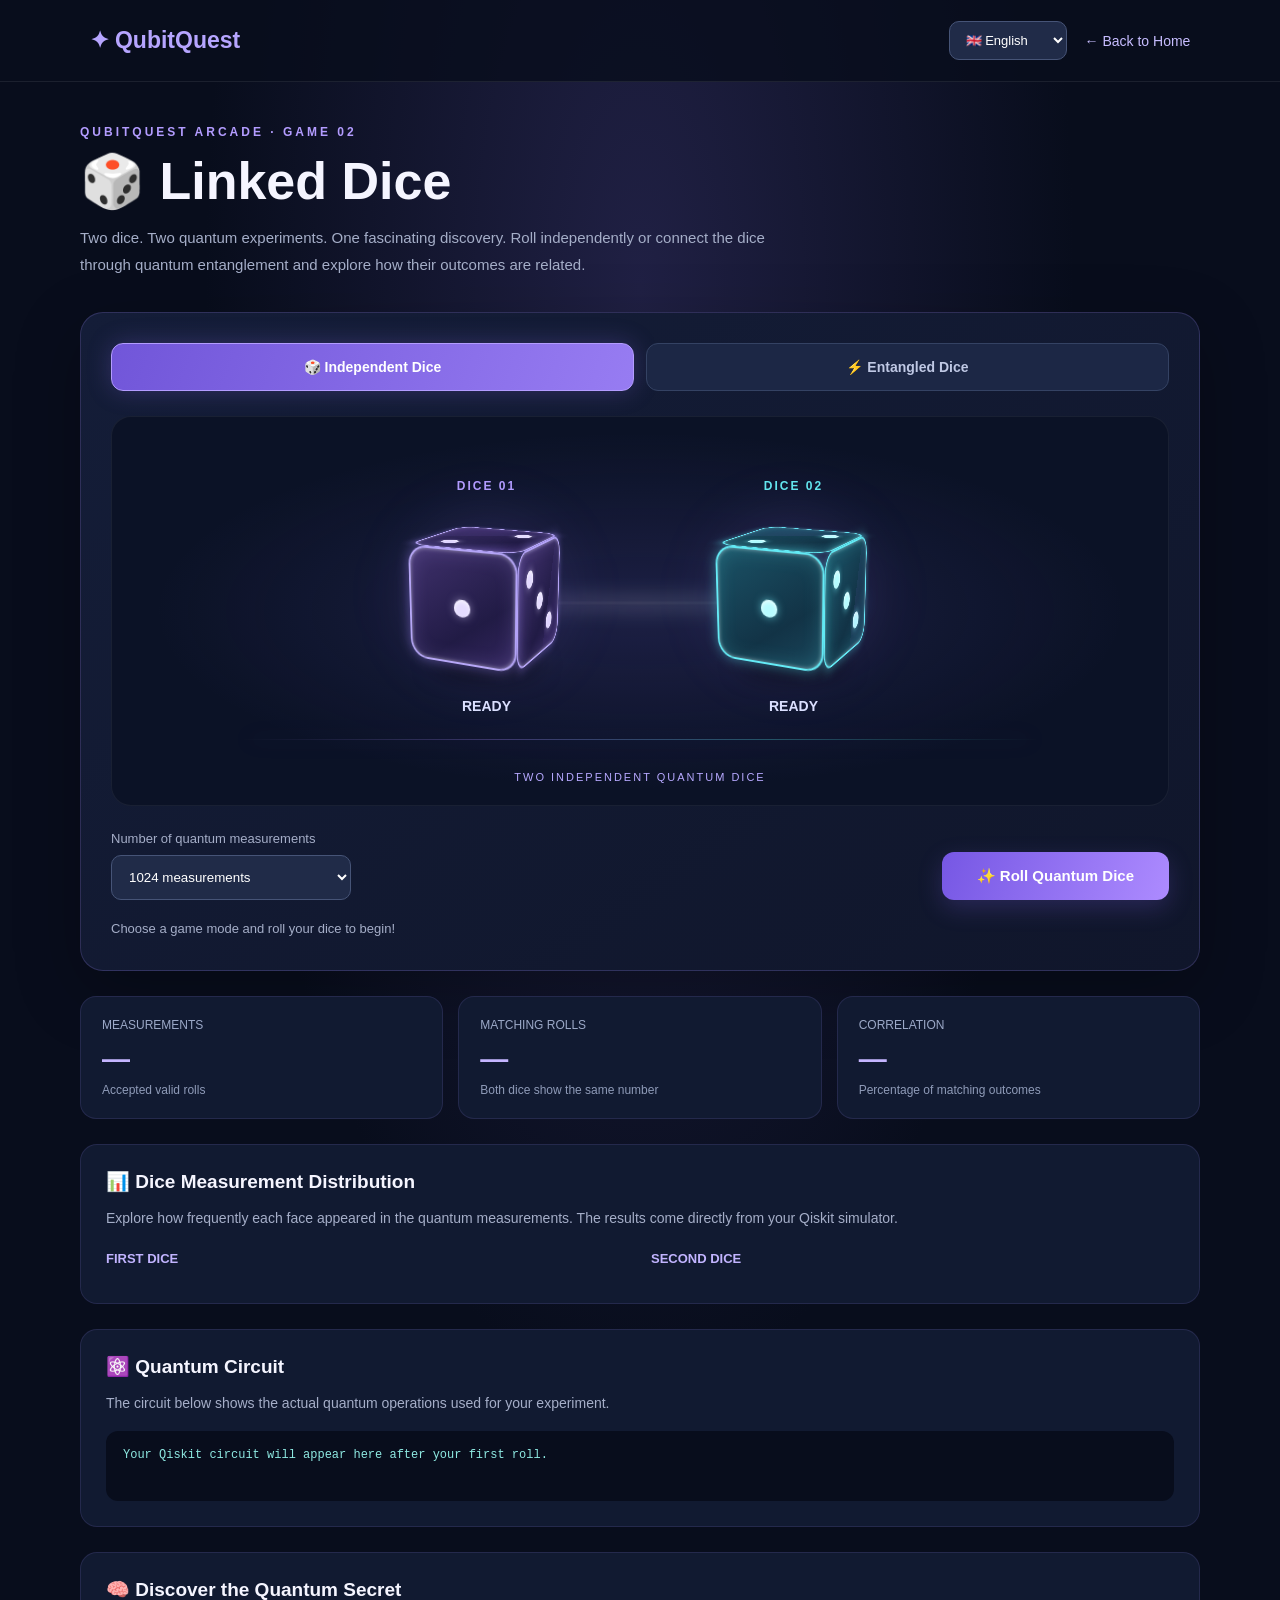
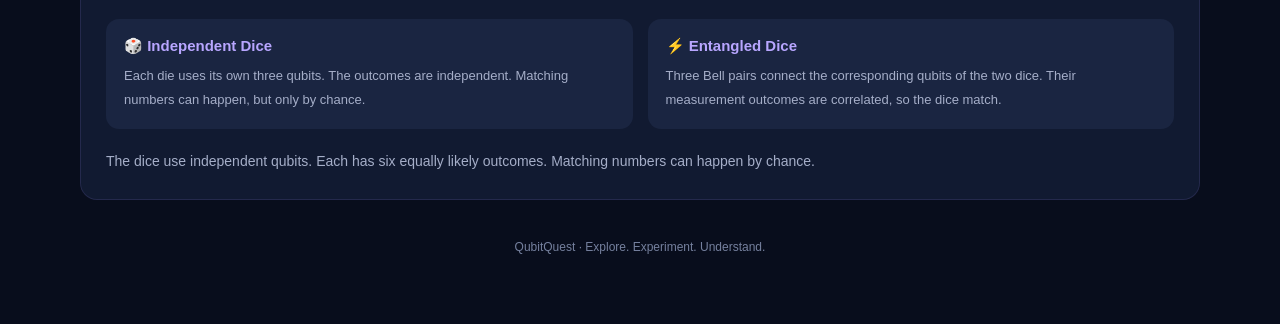
==== commit 7ec6b261: "Update print statement from 'Hello' to 'Goodbye'" ====
--- a/frontend/index.html
+++ b/frontend/index.html
@@ -4,644 +4,1354 @@
 <head>
 <meta charset="UTF-8">
 <meta name="viewport" content="width=device-width, initial-scale=1.0">
-<title>QubitQuest | Explore Quantum Computing</title>
+<title>Linked Dice | QubitQuest Arcade</title>
 
 <style>
 *{margin:0;padding:0;box-sizing:border-box}
-html{scroll-behavior:smooth}
-body{font-family:"Segoe UI",sans-serif;background:#080d1c;color:#f1f5f9;line-height:1.6}
-header{display:flex;justify-content:space-between;align-items:center;padding:22px 8%;background:#111a30;border-bottom:1px solid #293653;flex-wrap:wrap;gap:15px}
-.logo{color:#a78bfa;font-size:26px;font-weight:bold}
-.header-right{display:flex;align-items:center;gap:22px;flex-wrap:wrap}
-nav{display:flex;gap:22px;flex-wrap:wrap}
-nav a{color:#cbd5e1;text-decoration:none;font-size:14px;transition:.2s}
-nav a:hover{color:#5eead4}
-.language-select{background:#1b2541;color:#fff;border:1px solid #7564bd;border-radius:8px;padding:10px 12px;font-size:13px;cursor:pointer;outline:none}
-.hero{min-height:420px;padding:85px 8%;display:flex;align-items:center;background:radial-gradient(circle at 80% 30%,#312e81 0,transparent 32%),radial-gradient(circle at 20% 80%,#134e4a 0,transparent 30%),#080d1c}
-.hero-content{max-width:750px}
-.tag{display:inline-block;background:#312e81;color:#ddd6fe;padding:7px 14px;border-radius:25px;font-size:13px;margin-bottom:20px}
-.hero h1{font-size:clamp(35px,6vw,60px);line-height:1.15;margin-bottom:20px}
-.gradient{background:linear-gradient(90deg,#a78bfa,#5eead4);-webkit-background-clip:text;background-clip:text;color:transparent}
-.hero p{color:#cbd5e1;max-width:620px;font-size:17px;margin-bottom:25px}
-.primary-button{display:inline-block;background:linear-gradient(90deg,#7c3aed,#6d5dfc);color:white;text-decoration:none;padding:13px 25px;border-radius:9px;font-weight:600;transition:.2s;border:none;cursor:pointer}
-.primary-button:hover{transform:translateY(-3px);opacity:.9}
-.container{width:84%;max-width:1150px;margin:55px auto}
-.section-heading{margin-bottom:25px}
-.section-heading h2{font-size:29px;color:#c4b5fd}
-.section-heading p{color:#94a3b8;margin-top:7px}
-.stats{display:grid;grid-template-columns:repeat(auto-fit,minmax(180px,1fr));gap:17px;margin-bottom:55px}
-.stat-card{background:#111a30;border:1px solid #293653;border-radius:13px;padding:22px}
-.stat-card h3{font-size:27px;color:#5eead4;overflow-wrap:anywhere}
-.stat-card p{color:#94a3b8;font-size:13px}
-.overall-progress{background:#111a30;border:1px solid #293653;border-radius:13px;padding:24px;margin-bottom:55px}
-.overall-heading{display:flex;justify-content:space-between;align-items:center;flex-wrap:wrap;gap:10px;margin-bottom:14px}
-.overall-heading h3{color:#c4b5fd}
-.overall-heading span{color:#5eead4;font-weight:bold}
-.progress-track{width:100%;height:11px;background:#273653;border-radius:20px;overflow:hidden}
-.progress-fill{height:100%;width:0%;background:linear-gradient(90deg,#8774ef,#46d9dc);border-radius:20px;transition:width .5s ease}
-.progress-message{color:#94a3b8;font-size:13px;margin-top:12px}
-.module-grid{display:grid;grid-template-columns:repeat(auto-fit,minmax(250px,1fr));gap:20px}
-.module-card{display:flex;flex-direction:column;background:#111a30;border:1px solid #293653;padding:24px;border-radius:15px;transition:.25s;min-height:275px}
-.module-card:hover{transform:translateY(-5px);border-color:#8b5cf6;box-shadow:0 10px 30px #0005}
-.module-number{color:#5eead4;font-size:13px;font-weight:bold;margin-bottom:12px}
-.module-card h3{color:#c4b5fd;font-size:19px;margin-bottom:10px}
-.module-card p{color:#94a3b8;font-size:14px;flex-grow:1}
-.card-progress{margin-top:17px}
-.card-progress-label{display:flex;justify-content:space-between;color:#94a3b8;font-size:12px;margin-bottom:7px}
-.card-progress-track{height:6px;background:#273653;border-radius:20px;overflow:hidden}
-.card-progress-fill{height:100%;width:0%;background:linear-gradient(90deg,#8774ef,#46d9dc);transition:width .4s ease}
-.module-status{color:#aeb6cf;font-size:12px;margin-top:10px}
-.module-status.completed{color:#5eead4}
-.module-card a{display:inline-block;color:#5eead4;text-decoration:none;font-weight:600;margin-top:15px}
-.module-card a:hover{color:#a78bfa}
-.next-step{background:#111a30;border:1px solid #55449b;border-radius:16px;padding:30px;margin-top:45px}
-.next-step h2{color:#c4b5fd;margin-bottom:10px}
-.next-step p{color:#94a3b8;margin-bottom:18px}
-.feature-section{background:#111a30;border:1px solid #293653;border-radius:16px;padding:30px;margin-top:55px}
-.feature-grid{display:grid;grid-template-columns:repeat(auto-fit,minmax(210px,1fr));gap:20px;margin-top:20px}
-.feature h3{color:#5eead4;margin-bottom:8px}
-.feature p{color:#94a3b8;font-size:14px}
-.arcade-section{position:relative;margin-top:65px;padding:35px;border-radius:22px;border:1px solid rgba(139,92,246,.38);background:radial-gradient(circle at 10% 0%,rgba(124,58,237,.18),transparent 35%),radial-gradient(circle at 100% 100%,rgba(20,184,166,.12),transparent 35%),#0d1429;overflow:hidden}
-.arcade-section:before{content:"";position:absolute;width:280px;height:280px;right:-120px;top:-150px;border-radius:50%;background:#8b5cf6;filter:blur(100px);opacity:.13;pointer-events:none}
-.arcade-top{position:relative;display:flex;justify-content:space-between;align-items:center;gap:15px;flex-wrap:wrap;margin-bottom:12px}
-.arcade-label{display:inline-block;padding:7px 13px;border-radius:30px;background:rgba(139,92,246,.17);border:1px solid rgba(167,139,250,.3);color:#c4b5fd;font-size:11px;font-weight:800;letter-spacing:2px}
-.arcade-live{font-size:11px;color:#5eead4;letter-spacing:1px}
-.arcade-heading{position:relative;font-size:clamp(28px,4vw,39px);margin:17px 0 8px;color:#f5f3ff}
-.arcade-heading span{background:linear-gradient(90deg,#c4b5fd,#5eead4);-webkit-background-clip:text;background-clip:text;color:transparent}
-.arcade-description{position:relative;color:#a3afca;max-width:680px;font-size:14px;line-height:1.8}
-.arcade-grid{position:relative;display:grid;grid-template-columns:repeat(3,minmax(0,1fr));gap:19px;margin-top:30px}
-.arcade-card{display:flex;flex-direction:column;min-width:0;border-radius:17px;overflow:hidden;background:linear-gradient(155deg,#192441,#10172c);border:1px solid #303e61;transition:.3s}
-.arcade-card:hover{transform:translateY(-7px);border-color:#a78bfa;box-shadow:0 15px 40px rgba(111,75,220,.18)}
-.game-art{height:155px;display:flex;align-items:center;justify-content:center;position:relative;overflow:hidden;font-size:72px}
-.game-art:before,.game-art:after{content:"";position:absolute;width:180px;height:180px;border:1px solid rgba(255,255,255,.13);border-radius:50%}
-.game-art:after{width:125px;height:125px}
-.game-art span{position:relative;z-index:2;filter:drop-shadow(0 0 20px rgba(255,255,255,.22));transition:.35s}
-.arcade-card:hover .game-art span{transform:scale(1.13) rotate(-5deg)}
-.coin-art{background:radial-gradient(circle,rgba(245,190,75,.28),transparent 55%),linear-gradient(135deg,#31244c,#171a39)}
-.dice-art{background:radial-gradient(circle,rgba(103,232,249,.2),transparent 55%),linear-gradient(135deg,#192a4d,#24204b)}
-.treasure-art{background:radial-gradient(circle,rgba(246,195,95,.22),transparent 55%),linear-gradient(135deg,#34234f,#17213d)}
-.game-content{display:flex;flex-direction:column;flex-grow:1;padding:21px}
-.game-number{color:#5eead4;font-size:10px;font-weight:800;letter-spacing:2px;margin-bottom:9px}
-.game-content h3{font-size:19px;color:#ddd6fe;margin-bottom:8px}
-.game-content p{color:#9ba8c5;font-size:12px;line-height:1.8;flex-grow:1}
-.game-concept{margin-top:16px;margin-bottom:17px;display:inline-flex;align-self:flex-start;padding:6px 10px;border-radius:20px;background:rgba(94,234,212,.09);border:1px solid rgba(94,234,212,.19);color:#7de9d6;font-size:10px;font-weight:700}
-.game-button{display:block;text-align:center;text-decoration:none;padding:12px 10px;border-radius:9px;color:white;font-size:12px;font-weight:800;letter-spacing:.5px;background:linear-gradient(100deg,#6944c6,#8068ef);transition:.25s}
-.game-button:hover{background:linear-gradient(100deg,#8764ec,#4dced1);transform:translateY(-2px)}
-.arcade-footer{position:relative;margin-top:25px;padding-top:18px;border-top:1px solid rgba(167,139,250,.15);color:#8f9cba;font-size:12px;text-align:center}
-.arcade-footer strong{color:#c4b5fd}
-.final-banner{text-align:center;padding:45px 25px;border-radius:16px;margin-top:50px;background:linear-gradient(135deg,#312e81,#134e4a)}
-.final-banner h2{font-size:27px;margin-bottom:12px}
-.final-banner p{color:#e2e8f0;margin-bottom:20px}
-footer{text-align:center;padding:25px;color:#64748b;border-top:1px solid #293653;margin-top:55px;font-size:13px}
-@media(max-width:900px){.arcade-grid{grid-template-columns:repeat(2,minmax(0,1fr))}}
-@media(max-width:700px){header{padding:20px 5%}.hero{padding:65px 6%}.container{width:90%}nav{gap:14px}.arcade-section{padding:22px}}
-@media(max-width:520px){.arcade-grid{grid-template-columns:1fr}.game-art{height:175px}.arcade-section{padding:18px}}
+
+:root{
+    --purple:#a58bff;
+    --cyan:#55e5ed;
+    --navy:#080d1c;
+    --panel:#111a31;
+    --muted:#a5aec8;
+}
+
+body{
+    background:radial-gradient(ellipse at 50% 15%,#202044 0%,transparent 48%),#080d1c;
+    color:#f5f5ff;
+    font-family:"Segoe UI",sans-serif;
+    min-height:100vh;
+    overflow-x:hidden;
+}
+
+header{
+    padding:21px 7%;
+    display:flex;
+    justify-content:space-between;
+    align-items:center;
+    gap:15px;
+    flex-wrap:wrap;
+    border-bottom:1px solid rgba(255,255,255,.08);
+    background:rgba(8,13,28,.8);
+}
+
+.logo{font-size:23px;font-weight:800;color:#b6a5ff}
+
+.header-right{
+    display:flex;
+    align-items:center;
+    gap:18px;
+    flex-wrap:wrap;
+}
+
+.back{color:#c7bdff;text-decoration:none;font-size:14px}
+
+.language-select{
+    padding:10px 12px;
+    color:white;
+    background:#202b48;
+    border:1px solid #465477;
+    border-radius:10px;
+    font-size:13px;
+    cursor:pointer;
+}
+
+.container{width:min(1120px,92%);margin:auto;padding:43px 0 70px}
+
+.tag{
+    color:#b39cff;
+    font-size:12px;
+    letter-spacing:3px;
+    font-weight:800;
+    text-transform:uppercase;
+}
+
+h1{font-size:clamp(34px,5vw,52px);margin:12px 0}
+
+.subtitle{
+    color:var(--muted);
+    max-width:690px;
+    line-height:1.8;
+    font-size:15px;
+}
+
+.game-panel{
+    margin-top:34px;
+    padding:30px;
+    background:linear-gradient(145deg,#141d38,#10162b);
+    border:1px solid rgba(165,139,255,.2);
+    border-radius:23px;
+    box-shadow:0 20px 65px rgba(0,0,0,.25);
+}
+
+.mode-row{display:flex;gap:12px;flex-wrap:wrap}
+
+.mode-button{
+    flex:1;
+    min-width:180px;
+    padding:15px;
+    background:#1c2745;
+    color:#bfc8e4;
+    border:1px solid #344263;
+    border-radius:12px;
+    cursor:pointer;
+    font-weight:700;
+    font-size:14px;
+    transition:.25s;
+}
+
+.mode-button.active{
+    color:white;
+    background:linear-gradient(110deg,#7156d9,#977cf2);
+    border-color:#b39cff;
+    box-shadow:0 0 25px rgba(143,113,244,.25);
+}
+
+.mode-button:hover{transform:translateY(-2px)}
+
+/* 3D DICE */
+
+.game-stage{
+    position:relative;
+    min-height:390px;
+    margin:25px 0;
+    padding:35px 10px 65px;
+    border-radius:20px;
+    background:radial-gradient(ellipse at center,rgba(99,84,190,.2),transparent 65%),#0b1226;
+    border:1px solid rgba(255,255,255,.06);
+    display:flex;
+    justify-content:center;
+    align-items:center;
+    gap:clamp(65px,15vw,175px);
+    overflow:hidden;
+    perspective:1000px;
+}
+
+.game-stage::before{
+    content:"";
+    position:absolute;
+    width:75%;
+    height:1px;
+    left:12.5%;
+    bottom:65px;
+    background:linear-gradient(90deg,transparent,rgba(165,139,255,.3),rgba(85,229,237,.3),transparent);
+    box-shadow:0 0 25px rgba(165,139,255,.25);
+}
+
+.dice-side{
+    position:relative;
+    z-index:2;
+    text-align:center;
+    display:flex;
+    flex-direction:column;
+    align-items:center;
+}
+
+.dice-label{
+    font-size:12px;
+    letter-spacing:2px;
+    font-weight:800;
+    margin-bottom:35px;
+}
+
+.dice-label.purple{color:#b39cff}
+.dice-label.cyan{color:#63e7ef}
+
+.dice-space{
+    width:132px;
+    height:132px;
+    position:relative;
+    perspective:700px;
+    transform-style:preserve-3d;
+}
+
+.die-cube{
+    width:112px;
+    height:112px;
+    position:absolute;
+    top:10px;
+    left:10px;
+    transform-style:preserve-3d;
+    transform:rotateX(-15deg) rotateY(-25deg);
+    transition:transform .75s cubic-bezier(.2,.8,.2,1);
+}
+
+.die-face{
+    position:absolute;
+    width:112px;
+    height:112px;
+    border-radius:19px;
+    display:grid;
+    grid-template-columns:repeat(3,1fr);
+    grid-template-rows:repeat(3,1fr);
+    padding:16px;
+    gap:5px;
+    backface-visibility:hidden;
+    border:2px solid rgba(190,174,255,.95);
+    background:linear-gradient(145deg,#40316d,#211b45 65%,#33265e);
+    box-shadow:inset 0 0 20px rgba(185,158,255,.2),inset 0 0 4px rgba(255,255,255,.5),0 0 13px rgba(165,139,255,.45);
+}
+
+.cyan-cube .die-face{
+    border-color:rgba(105,245,255,.95);
+    background:linear-gradient(145deg,#1b5367,#123346 65%,#1a465b);
+    box-shadow:inset 0 0 20px rgba(85,229,237,.2),inset 0 0 4px rgba(255,255,255,.5),0 0 13px rgba(85,229,237,.45);
+}
+
+.die-face.front{transform:translateZ(56px)}
+.die-face.back{transform:rotateY(180deg) translateZ(56px)}
+.die-face.right{transform:rotateY(90deg) translateZ(56px)}
+.die-face.left{transform:rotateY(-90deg) translateZ(56px)}
+.die-face.top{transform:rotateX(90deg) translateZ(56px)}
+.die-face.bottom{transform:rotateX(-90deg) translateZ(56px)}
+
+.pip{
+    width:17px;
+    height:17px;
+    border-radius:50%;
+    background:#e5dcff;
+    opacity:0;
+    align-self:center;
+    justify-self:center;
+    box-shadow:inset 0 2px 4px rgba(255,255,255,.7),0 0 8px rgba(221,211,255,.5);
+}
+
+.cyan-cube .pip{
+    background:#b7fcff;
+    box-shadow:inset 0 2px 4px rgba(255,255,255,.7),0 0 8px rgba(125,247,255,.6);
+}
+
+.pip:nth-child(1){grid-area:1/1}
+.pip:nth-child(2){grid-area:1/2}
+.pip:nth-child(3){grid-area:1/3}
+.pip:nth-child(4){grid-area:2/1}
+.pip:nth-child(5){grid-area:2/2}
+.pip:nth-child(6){grid-area:2/3}
+.pip:nth-child(7){grid-area:3/1}
+.pip:nth-child(8){grid-area:3/2}
+.pip:nth-child(9){grid-area:3/3}
+
+.die-face.face-1 .pip:nth-child(5){opacity:1}
+.die-face.face-2 .pip:nth-child(3),
+.die-face.face-2 .pip:nth-child(7){opacity:1}
+.die-face.face-3 .pip:nth-child(1),
+.die-face.face-3 .pip:nth-child(5),
+.die-face.face-3 .pip:nth-child(9){opacity:1}
+.die-face.face-4 .pip:nth-child(1),
+.die-face.face-4 .pip:nth-child(3),
+.die-face.face-4 .pip:nth-child(7),
+.die-face.face-4 .pip:nth-child(9){opacity:1}
+.die-face.face-5 .pip:nth-child(1),
+.die-face.face-5 .pip:nth-child(3),
+.die-face.face-5 .pip:nth-child(5),
+.die-face.face-5 .pip:nth-child(7),
+.die-face.face-5 .pip:nth-child(9){opacity:1}
+.die-face.face-6 .pip:nth-child(1),
+.die-face.face-6 .pip:nth-child(3),
+.die-face.face-6 .pip:nth-child(4),
+.die-face.face-6 .pip:nth-child(6),
+.die-face.face-6 .pip:nth-child(7),
+.die-face.face-6 .pip:nth-child(9){opacity:1}
+
+.die-cube.rolling{animation:tumble 1.05s cubic-bezier(.25,.8,.3,1)}
+
+@keyframes tumble{
+    0%{transform:rotateX(-15deg) rotateY(-25deg) scale(1)}
+    25%{transform:rotateX(160deg) rotateY(150deg) scale(1.18)}
+    50%{transform:rotateX(340deg) rotateY(300deg) scale(.9)}
+    75%{transform:rotateX(510deg) rotateY(510deg) scale(1.12)}
+    100%{transform:rotateX(700deg) rotateY(690deg) scale(1)}
+}
+
+.dice-shadow{
+    position:absolute;
+    width:105px;
+    height:20px;
+    left:13px;
+    bottom:-15px;
+    border-radius:50%;
+    background:rgba(0,0,0,.6);
+    filter:blur(12px);
+}
+
+.cube-glow{
+    position:absolute;
+    width:155px;
+    height:155px;
+    left:-12px;
+    top:-12px;
+    border-radius:50%;
+    background:rgba(155,127,255,.12);
+    filter:blur(30px);
+    z-index:-1;
+}
+
+.cyan-cube .cube-glow{background:rgba(85,229,237,.13)}
+
+.dice-number{
+    font-size:14px;
+    margin-top:38px;
+    color:#dce1ff;
+    font-weight:700;
+}
+
+.energy{
+    position:absolute;
+    left:29%;
+    right:29%;
+    top:48%;
+    height:3px;
+    transform:translateY(-50%);
+    background:linear-gradient(90deg,#a18aff,#fff,#55e5ed);
+    box-shadow:0 0 12px #a18aff,0 0 28px #55e5ed;
+    opacity:.12;
+    transition:.5s;
+}
+
+.energy::after{
+    content:"";
+    position:absolute;
+    inset:-7px 0;
+    background:inherit;
+    filter:blur(9px);
+}
+
+.energy.active{opacity:1;animation:pulse 1.4s infinite alternate}
+
+@keyframes pulse{
+    from{opacity:.55}
+    to{opacity:1}
+}
+
+.connection-label{
+    position:absolute;
+    bottom:22px;
+    left:0;
+    right:0;
+    text-align:center;
+    font-size:11px;
+    letter-spacing:2px;
+    color:#b7a9ff;
+}
+
+/* CONTROLS AND RESULTS */
+
+.controls{
+    display:grid;
+    grid-template-columns:1fr auto;
+    gap:15px;
+    align-items:end;
+}
+
+.shots-control label{
+    display:block;
+    color:var(--muted);
+    font-size:13px;
+    margin-bottom:9px;
+}
+
+select:not(.language-select){
+    width:100%;
+    max-width:240px;
+    padding:13px;
+    color:white;
+    background:#202b48;
+    border:1px solid #465477;
+    border-radius:10px;
+}
+
+.roll-button{
+    padding:15px 35px;
+    border:0;
+    border-radius:12px;
+    color:white;
+    font-weight:800;
+    font-size:15px;
+    cursor:pointer;
+    background:linear-gradient(110deg,#7657e4,#ad8bff);
+    box-shadow:0 8px 25px rgba(130,101,240,.22);
+    transition:.25s;
+}
+
+.roll-button:hover{
+    transform:translateY(-3px);
+    box-shadow:0 12px 30px rgba(130,101,240,.35);
+}
+
+.roll-button:disabled{opacity:.6;cursor:wait;transform:none}
+
+.status{margin-top:19px;color:var(--muted);font-size:13px;line-height:1.6}
+.status.success{color:#72edbb}
+.status.error{color:#ff8c9b}
+
+.results{
+    display:grid;
+    grid-template-columns:repeat(3,1fr);
+    gap:15px;
+    margin-top:25px;
+}
+
+.result-card{
+    background:#111a31;
+    border:1px solid rgba(165,139,255,.13);
+    border-radius:16px;
+    padding:21px;
+}
+
+.result-card small{
+    display:block;
+    color:#9ca9c8;
+    font-size:12px;
+    margin-bottom:11px;
+}
+
+.result-card strong{color:#c5b5ff;font-size:28px}
+.result-card p{color:#8f9bb8;font-size:12px;margin-top:8px}
+
+.section{
+    margin-top:25px;
+    background:#111a31;
+    border:1px solid rgba(165,139,255,.13);
+    border-radius:17px;
+    padding:25px;
+}
+
+.section h2{font-size:19px;margin-bottom:13px}
+.section p{color:var(--muted);font-size:14px;line-height:1.8}
+
+.distribution{
+    display:grid;
+    grid-template-columns:1fr 1fr;
+    gap:22px;
+    margin-top:20px;
+}
+
+.distribution h3{color:#c2b4ff;font-size:13px;margin-bottom:12px}
+.distribution.cyan-title h3{color:#72eaf0}
+
+.die-row{
+    display:grid;
+    grid-template-columns:20px 1fr 35px;
+    gap:9px;
+    align-items:center;
+    margin:9px 0;
+    font-size:12px;
+    color:#aab5d0;
+}
+
+.mini-bar{height:8px;border-radius:10px;background:#26314d;overflow:hidden}
+.mini-fill{
+    height:100%;
+    width:0;
+    border-radius:10px;
+    background:linear-gradient(90deg,#785be2,#b49cff);
+    transition:width .5s;
+}
+.mini-fill.cyan-fill{background:linear-gradient(90deg,#299cae,#68eaf1)}
+
+.circuit{
+    margin-top:15px;
+    background:#080d1c;
+    color:#8ee9e2;
+    border-radius:12px;
+    padding:17px;
+    overflow-x:auto;
+    white-space:pre;
+    font:12px Consolas,monospace;
+    min-height:70px;
+}
+
+.learn-grid{
+    display:grid;
+    grid-template-columns:1fr 1fr;
+    gap:15px;
+    margin-top:18px;
+}
+
+.learn-card{padding:18px;border-radius:13px;background:#1a2541}
+.learn-card h3{color:#b8a6ff;font-size:15px;margin-bottom:9px}
+.learn-card p{font-size:13px}
+
+.footer{text-align:center;color:#75809e;font-size:12px;margin-top:40px}
+
+@media(max-width:700px){
+    header{padding:18px 5%}
+    .container{padding-top:30px}
+    .game-panel{padding:18px}
+    .game-stage{min-height:330px;gap:25px;padding-top:35px}
+    .dice-space{width:100px;height:100px;transform:scale(.78);transform-origin:top center;margin-bottom:-25px}
+    .dice-label{margin-bottom:22px}
+    .dice-number{margin-top:25px}
+    .die-face{border-radius:16px}
+    .pip{width:14px;height:14px}
+    .results{grid-template-columns:1fr}
+    .controls{grid-template-columns:1fr}
+    .roll-button{width:100%}
+    .distribution,.learn-grid{grid-template-columns:1fr}
+    .energy{left:25%;right:25%}
+}
 </style>
 </head>
 
 <body>
 
 <header>
-    <div class="logo">QubitQuest</div>
+    <div class="logo">✦ QubitQuest</div>
+
     <div class="header-right">
-        <nav>
-            <a href="#home" data-i18n="navHome">Home</a>
-            <a href="#modules" data-i18n="navModules">Learning Modules</a>
-            <a href="#arcade" data-i18n="navArcade">Quantum Arcade</a>
-            <a href="#features" data-i18n="navFeatures">Features</a>
-        </nav>
-
         <select class="language-select" id="languageSelect" aria-label="Choose language">
             <option value="en">🇬🇧 English</option>
             <option value="kn">🇮🇳 ಕನ್ನಡ</option>
             <option value="hi">🇮🇳 हिन्दी</option>
             <option value="te">🇮🇳 తెలుగు</option>
         </select>
+
+        <a href="index.html" class="back" data-i18n="back">← Back to Home</a>
     </div>
 </header>
 
-<section class="hero" id="home">
-    <div class="hero-content">
-        <span class="tag" data-i18n="heroTag">Your Quantum Learning Journey Starts Here</span>
-        <h1>
-            <span data-i18n="heroTitle">Discover the Future of</span>
-            <span class="gradient" data-i18n="heroGradient">Quantum Computing</span>
-        </h1>
-        <p data-i18n="heroDescription">Never heard of a qubit? No problem. QubitQuest takes you from your very first quantum concept to hands-on circuit experiments through simple explanations, visual learning and guided practice.</p>
-        <a href="#modules" class="primary-button" data-i18n="startLearning">Start Learning →</a>
+<main class="container">
+
+    <div class="tag" data-i18n="tag">QubitQuest Arcade · Game 02</div>
+    <h1 data-i18n="title">🎲 Linked Dice</h1>
+
+    <p class="subtitle" data-i18n="subtitle">
+        Two dice. Two quantum experiments. One fascinating discovery.
+        Roll independently or connect the dice through quantum
+        entanglement and explore how their outcomes are related.
+    </p>
+
+    <section class="game-panel">
+
+        <div class="mode-row">
+            <button class="mode-button active" id="independentMode"
+                onclick="setMode('independent')" data-i18n="independentMode">
+                🎲 Independent Dice
+            </button>
+
+            <button class="mode-button" id="entangledMode"
+                onclick="setMode('entangled')" data-i18n="entangledMode">
+                ⚡ Entangled Dice
+            </button>
+        </div>
+
+        <div class="game-stage">
+
+            <div class="energy" id="energy"></div>
+
+            <div class="dice-side">
+                <div class="dice-label purple" data-i18n="diceOne">DICE 01</div>
+
+                <div class="dice-space">
+                    <div class="cube-glow"></div>
+                    <div class="dice-shadow"></div>
+
+                    <div class="die-cube" id="dieOne">
+                        <div class="die-face front face-1"></div>
+                        <div class="die-face back face-6"></div>
+                        <div class="die-face right face-3"></div>
+                        <div class="die-face left face-4"></div>
+                        <div class="die-face top face-2"></div>
+                        <div class="die-face bottom face-5"></div>
+                    </div>
+                </div>
+
+                <div class="dice-number" id="numberOne">READY</div>
+            </div>
+
+            <div class="dice-side">
+                <div class="dice-label cyan" data-i18n="diceTwo">DICE 02</div>
+
+                <div class="dice-space">
+                    <div class="cube-glow"></div>
+                    <div class="dice-shadow"></div>
+
+                    <div class="die-cube cyan-cube" id="dieTwo">
+                        <div class="die-face front face-1"></div>
+                        <div class="die-face back face-6"></div>
+                        <div class="die-face right face-3"></div>
+                        <div class="die-face left face-4"></div>
+                        <div class="die-face top face-2"></div>
+                        <div class="die-face bottom face-5"></div>
+                    </div>
+                </div>
+
+                <div class="dice-number" id="numberTwo">READY</div>
+            </div>
+
+            <div class="connection-label" id="connectionLabel" data-i18n="independentLabel">
+                TWO INDEPENDENT QUANTUM DICE
+            </div>
+
+        </div>
+
+        <div class="controls">
+
+            <div class="shots-control">
+                <label for="shots" data-i18n="measurementsLabel">
+                    Number of quantum measurements
+                </label>
+
+                <select id="shots">
+                    <option value="256" data-i18n="shots256">256 measurements</option>
+                    <option value="512" data-i18n="shots512">512 measurements</option>
+                    <option value="1024" selected data-i18n="shots1024">1024 measurements</option>
+                    <option value="2048" data-i18n="shots2048">2048 measurements</option>
+                    <option value="4096" data-i18n="shots4096">4096 measurements</option>
+                </select>
+            </div>
+
+            <button class="roll-button" id="rollButton"
+                onclick="rollDice()" data-i18n="rollButton">
+                ✨ Roll Quantum Dice
+            </button>
+
+        </div>
+
+        <div class="status" id="status" data-i18n="readyStatus">
+            Choose a game mode and roll your dice to begin!
+        </div>
+
+    </section>
+
+    <section class="results">
+
+        <div class="result-card">
+            <small data-i18n="measurements">MEASUREMENTS</small>
+            <strong id="totalShots">—</strong>
+            <p data-i18n="acceptedRolls">Accepted valid rolls</p>
+        </div>
+
+        <div class="result-card">
+            <small data-i18n="matchingRolls">MATCHING ROLLS</small>
+            <strong id="matchingRollsValue">—</strong>
+            <p data-i18n="sameNumber">Both dice show the same number</p>
+        </div>
+
+        <div class="result-card">
+            <small data-i18n="correlation">CORRELATION</small>
+            <strong id="matchingPercent">—</strong>
+            <p data-i18n="matchingOutcomes">Percentage of matching outcomes</p>
+        </div>
+
+    </section>
+
+    <section class="section">
+
+        <h2 data-i18n="distributionTitle">📊 Dice Measurement Distribution</h2>
+
+        <p data-i18n="distributionDescription">
+            Explore how frequently each face appeared in the quantum
+            measurements. The results come directly from your Qiskit
+            simulator.
+        </p>
+
+        <div class="distribution">
+            <div>
+                <h3 data-i18n="firstDice">FIRST DICE</h3>
+                <div id="firstDistribution"></div>
+            </div>
+
+            <div class="cyan-title">
+                <h3 data-i18n="secondDice">SECOND DICE</h3>
+                <div id="secondDistribution"></div>
+            </div>
+        </div>
+
+    </section>
+
+    <section class="section">
+
+        <h2 data-i18n="circuitTitle">⚛️ Quantum Circuit</h2>
+
+        <p data-i18n="circuitDescription">
+            The circuit below shows the actual quantum operations
+            used for your experiment.
+        </p>
+
+        <div class="circuit" id="circuit" data-i18n="circuitPlaceholder">
+            Your Qiskit circuit will appear here after your first roll.
+        </div>
+
+    </section>
+
+    <section class="section">
+
+        <h2 data-i18n="learnTitle">🧠 Discover the Quantum Secret</h2>
+
+        <div class="learn-grid">
+
+            <div class="learn-card">
+                <h3 data-i18n="independentLearnTitle">🎲 Independent Dice</h3>
+                <p data-i18n="independentLearn">
+                    Each die uses its own three qubits. The outcomes
+                    are independent. Matching numbers can happen,
+                    but only by chance.
+                </p>
+            </div>
+
+            <div class="learn-card">
+                <h3 data-i18n="entangledLearnTitle">⚡ Entangled Dice</h3>
+                <p data-i18n="entangledLearn">
+                    Three Bell pairs connect the corresponding
+                    qubits of the two dice. Their measurement
+                    outcomes are correlated, so the dice match.
+                </p>
+            </div>
+
+        </div>
+
+        <p id="learningExplanation" style="margin-top:20px;" data-i18n="initialLearning">
+            Start with Independent Dice, then switch to Entangled
+            Dice and compare the results.
+        </p>
+
+    </section>
+
+    <div class="footer" data-i18n="footer">
+        QubitQuest · Explore. Experiment. Understand.
     </div>
-</section>
-
-<main class="container">
-
-<section class="stats">
-    <div class="stat-card"><h3>05</h3><p data-i18n="totalModules">Total Learning Modules</p></div>
-    <div class="stat-card"><h3 id="completedCount">0 / 5</h3><p data-i18n="completedModules">Completed Modules</p></div>
-    <div class="stat-card"><h3 id="overallPercentage">0%</h3><p data-i18n="overallCourseProgress">Overall Course Progress</p></div>
-    <div class="stat-card"><h3 id="nextModuleStat">Module 1</h3><p data-i18n="nextLearningStep">Next Learning Step</p></div>
-</section>
-
-<section class="overall-progress">
-    <div class="overall-heading">
-        <h3 data-i18n="learningJourney">Your Learning Journey</h3>
-        <span id="overallProgressLabel">0% Complete</span>
-    </div>
-    <div class="progress-track"><div class="progress-fill" id="overallProgressFill"></div></div>
-    <p class="progress-message" id="progressMessage" data-i18n="initialProgress">Your quantum journey is ready. Complete your first module to begin tracking your progress!</p>
-</section>
-
-<section id="modules">
-    <div class="section-heading">
-        <h2 data-i18n="exploreJourney">Explore Your Learning Journey</h2>
-        <p data-i18n="fiveModules">Five carefully structured modules. One step at a time.</p>
-    </div>
-
-    <div class="module-grid">
-        <article class="module-card">
-            <div class="module-number">MODULE 01</div>
-            <h3 data-i18n="module1Title">Quantum Fundamentals</h3>
-            <p data-i18n="module1Desc">Discover computers, classical bits, quantum computers and qubits from absolute zero.</p>
-            <div class="card-progress">
-                <div class="card-progress-label"><span data-i18n="moduleProgress">Module Progress</span><span id="percentage1">0%</span></div>
-                <div class="card-progress-track"><div class="card-progress-fill" id="bar1"></div></div>
-                <div class="module-status" id="status1">Not completed</div>
-            </div>
-            <a href="module1.html" id="link1">Explore Module →</a>
-        </article>
-
-        <article class="module-card">
-            <div class="module-number">MODULE 02</div>
-            <h3 data-i18n="module2Title">Superposition & Entanglement</h3>
-            <p data-i18n="module2Desc">Understand the fascinating behaviour of qubits and explore your first quantum experiments.</p>
-            <div class="card-progress">
-                <div class="card-progress-label"><span data-i18n="moduleProgress">Module Progress</span><span id="percentage2">0%</span></div>
-                <div class="card-progress-track"><div class="card-progress-fill" id="bar2"></div></div>
-                <div class="module-status" id="status2">Not completed</div>
-            </div>
-            <a href="module2.html" id="link2">Explore Module →</a>
-        </article>
-
-        <article class="module-card">
-            <div class="module-number">MODULE 03</div>
-            <h3 data-i18n="module3Title">Quantum Gates & Circuits</h3>
-            <p data-i18n="module3Desc">Explore H, X, Z and CNOT gates. Build and run quantum circuits using Qiskit.</p>
-            <div class="card-progress">
-                <div class="card-progress-label"><span data-i18n="moduleProgress">Module Progress</span><span id="percentage3">0%</span></div>
-                <div class="card-progress-track"><div class="card-progress-fill" id="bar3"></div></div>
-                <div class="module-status" id="status3">Not completed</div>
-            </div>
-            <a href="module3.html" id="link3">Explore Module →</a>
-        </article>
-
-        <article class="module-card">
-            <div class="module-number">MODULE 04</div>
-            <h3 data-i18n="module4Title">Quantum Algorithms</h3>
-            <p data-i18n="module4Desc">Discover Grover's and Shor's algorithms and explore quantum computing applications.</p>
-            <div class="card-progress">
-                <div class="card-progress-label"><span data-i18n="moduleProgress">Module Progress</span><span id="percentage4">0%</span></div>
-                <div class="card-progress-track"><div class="card-progress-fill" id="bar4"></div></div>
-                <div class="module-status" id="status4">Not completed</div>
-            </div>
-            <a href="module4.html" id="link4">Explore Module →</a>
-        </article>
-
-        <article class="module-card">
-            <div class="module-number">MODULE 05</div>
-            <h3 data-i18n="module5Title">Quantum for Humanity</h3>
-            <p data-i18n="module5Desc">Explore healthcare, sustainability, ethical innovation and responsible technology.</p>
-            <div class="card-progress">
-                <div class="card-progress-label"><span data-i18n="moduleProgress">Module Progress</span><span id="percentage5">0%</span></div>
-                <div class="card-progress-track"><div class="card-progress-fill" id="bar5"></div></div>
-                <div class="module-status" id="status5">Not completed</div>
-            </div>
-            <a href="module5.html" id="link5">Explore Module →</a>
-        </article>
-    </div>
-</section>
-
-<section class="next-step">
-    <h2 id="nextStepTitle">Ready to begin your quantum journey? 🚀</h2>
-    <p id="nextStepDescription">Start with Module 1 and discover the fascinating world of quantum computing.</p>
-    <a href="module1.html" class="primary-button" id="continueButton">Begin Module 1 →</a>
-</section>
-
-<section class="arcade-section" id="arcade">
-    <div class="arcade-top">
-        <span class="arcade-label" data-i18n="arcadeLabel">✦ INTERACTIVE QUANTUM ZONE</span>
-        <span class="arcade-live" data-i18n="arcadeLive">● 3 EXPERIMENTS AVAILABLE</span>
-    </div>
-    <h2 class="arcade-heading">
-        <span data-i18n="welcomeArcade">Welcome to the</span>
-        <span data-i18n="quantumArcade">Quantum Arcade</span>
-    </h2>
-    <p class="arcade-description" data-i18n="arcadeDescription">Learning quantum computing doesn't have to stop at theory. Enter the arcade, experiment with real quantum circuits, and discover the fascinating behaviour of qubits through interactive games powered by Qiskit.</p>
-
-    <div class="arcade-grid">
-        <article class="arcade-card">
-            <div class="game-art coin-art"><span>🪙</span></div>
-            <div class="game-content">
-                <div class="game-number" data-i18n="experiment1">EXPERIMENT 01</div>
-                <h3 data-i18n="coinLab">Quantum Coin Lab</h3>
-                <p data-i18n="coinDesc">Can a quantum coin behave differently from an ordinary coin? Adjust the quantum rotation, flip your coin and explore how measurement probabilities change.</p>
-                <span class="game-concept" data-i18n="randomness">QUANTUM RANDOMNESS</span>
-                <a href="coin-lab.html" class="game-button" data-i18n="enterCoin">ENTER COIN LAB →</a>
-            </div>
-        </article>
-
-        <article class="arcade-card">
-            <div class="game-art dice-art"><span>🎲</span></div>
-            <div class="game-content">
-                <div class="game-number" data-i18n="experiment2">EXPERIMENT 02</div>
-                <h3 data-i18n="linkedDice">Linked Dice</h3>
-                <p data-i18n="diceDesc">Roll two quantum dice and explore the difference between independent measurements and entangled quantum pairs. Discover correlations through real experiments.</p>
-                <span class="game-concept" data-i18n="entanglement">QUANTUM ENTANGLEMENT</span>
-                <a href="linked-dice.html" class="game-button" data-i18n="rollDice">ROLL THE DICE →</a>
-            </div>
-        </article>
-
-        <article class="arcade-card">
-            <div class="game-art treasure-art"><span>🏆</span></div>
-            <div class="game-content">
-                <div class="game-number" data-i18n="experiment3">EXPERIMENT 03</div>
-                <h3 data-i18n="treasureHunt">Quantum Treasure Hunt</h3>
-                <p data-i18n="treasureDesc">Four mysterious locations. One hidden treasure. Use Grover's quantum search algorithm to find the marked location and reveal the treasure.</p>
-                <span class="game-concept" data-i18n="groverSearch">GROVER'S SEARCH</span>
-                <a href="treasure-hunt.html" class="game-button" data-i18n="findTreasure">FIND THE TREASURE →</a>
-            </div>
-        </article>
-    </div>
-
-    <div class="arcade-footer">
-        <span data-i18n="poweredBy">Powered by</span>
-        <strong>Python · Qiskit · Qiskit Aer</strong>
-        &nbsp;|&nbsp;
-        <span data-i18n="learnExperiment">Learn quantum concepts by experimenting.</span>
-    </div>
-</section>
-
-<section class="feature-section" id="features">
-    <div class="section-heading">
-        <h2 data-i18n="differentTitle">What Makes QubitQuest Different?</h2>
-        <p data-i18n="differentDesc">Designed for curious minds, especially those starting with absolutely no quantum background.</p>
-    </div>
-    <div class="feature-grid">
-        <div class="feature">
-            <h3 data-i18n="beginnerFirst">🎓 Beginner First</h3>
-            <p data-i18n="beginnerDesc">Concepts explained in simple language before introducing technical terms.</p>
-        </div>
-        <div class="feature">
-            <h3 data-i18n="handsOn">⚛️ Hands-on Learning</h3>
-            <p data-i18n="handsOnDesc">Run quantum circuits and explore measurement results using Qiskit.</p>
-        </div>
-        <div class="feature">
-            <h3 data-i18n="knowledgeChecks">🧠 Knowledge Checks</h3>
-            <p data-i18n="knowledgeDesc">Test your understanding through short quizzes throughout the journey.</p>
-        </div>
-        <div class="feature">
-            <h3 data-i18n="realWorld">🌍 Real-world Thinking</h3>
-            <p data-i18n="realWorldDesc">Discover how quantum research may contribute to future human challenges.</p>
-        </div>
-    </div>
-</section>
-
-<section class="final-banner">
-    <h2 data-i18n="finalTitle">Your Quantum Journey Begins With One Qubit.</h2>
-    <p data-i18n="finalDesc">Explore. Experiment. Understand. Innovate.</p>
-    <a href="module1.html" class="primary-button" data-i18n="beginJourney">Begin Your Journey →</a>
-</section>
 
 </main>
 
-<footer data-i18n="footer">QubitQuest | Making Quantum Computing Accessible to Everyone</footer>
-
 <script>
-const PROGRESS_KEY = "qubitquestProgress";
+"use strict";
+
+// =====================================
+// TRANSLATIONS
+// =====================================
+
+const translations = {
+
+en: {
+    back:"← Back to Home",
+    tag:"QubitQuest Arcade · Game 02",
+    title:"🎲 Linked Dice",
+    subtitle:"Two dice. Two quantum experiments. One fascinating discovery. Roll independently or connect the dice through quantum entanglement and explore how their outcomes are related.",
+    independentMode:"🎲 Independent Dice",
+    entangledMode:"⚡ Entangled Dice",
+    diceOne:"DICE 01",
+    diceTwo:"DICE 02",
+    ready:"READY",
+    result:"RESULT: ",
+    independentLabel:"TWO INDEPENDENT QUANTUM DICE",
+    entangledLabel:"QUANTUM ENTANGLEMENT ESTABLISHED",
+    measurementsLabel:"Number of quantum measurements",
+    shots256:"256 measurements",
+    shots512:"512 measurements",
+    shots1024:"1024 measurements",
+    shots2048:"2048 measurements",
+    shots4096:"4096 measurements",
+    rollButton:"✨ Roll Quantum Dice",
+    rollingButton:"⏳ Rolling Quantum Dice...",
+    readyStatus:"Choose a game mode and roll your dice to begin!",
+    building:"Building your quantum circuit and running Qiskit...",
+    measurements:"MEASUREMENTS",
+    acceptedRolls:"Accepted valid rolls",
+    matchingRolls:"MATCHING ROLLS",
+    sameNumber:"Both dice show the same number",
+    correlation:"CORRELATION",
+    matchingOutcomes:"Percentage of matching outcomes",
+    distributionTitle:"📊 Dice Measurement Distribution",
+    distributionDescription:"Explore how frequently each face appeared in the quantum measurements. The results come directly from your Qiskit simulator.",
+    firstDice:"FIRST DICE",
+    secondDice:"SECOND DICE",
+    circuitTitle:"⚛️ Quantum Circuit",
+    circuitDescription:"The circuit below shows the actual quantum operations used for your experiment.",
+    circuitPlaceholder:"Your Qiskit circuit will appear here after your first roll.",
+    learnTitle:"🧠 Discover the Quantum Secret",
+    independentLearnTitle:"🎲 Independent Dice",
+    independentLearn:"Each die uses its own three qubits. The outcomes are independent. Matching numbers can happen, but only by chance.",
+    entangledLearnTitle:"⚡ Entangled Dice",
+    entangledLearn:"Three Bell pairs connect the corresponding qubits of the two dice. Their measurement outcomes are correlated, so the dice match.",
+    initialLearning:"Start with Independent Dice, then switch to Entangled Dice and compare the results.",
+    independentSelected:"Independent mode selected. Ready for two separate rolls!",
+    entangledSelected:"Entangled mode selected. Ready to connect your dice!",
+    independentExplanation:"The dice use independent qubits. Each has six equally likely outcomes. Matching numbers can happen by chance.",
+    entangledExplanation:"Three pairs of qubits are connected using CNOT gates. Their measurement outcomes are correlated, so both dice show the same valid face.",
+    independentSuccess:"✓ Independent quantum experiment completed! Your dice show {first} and {second}. Matching results occur by chance.",
+    entangledSuccess:"✓ Quantum entanglement experiment completed! Your dice show {first} and {second}. All accepted rolls were matching.",
+    error:"Experiment error: {error}. Please check that your Flask backend is running.",
+    invalidResults:"No valid dice outcomes were returned.",
+    invalidFace:"The simulator returned an invalid dice result.",
+    validRolls:"Accepted valid rolls",
+    counts:"counts",
+    footer:"QubitQuest · Explore. Experiment. Understand."
+},
+
+kn: {
+    back:"← ಮುಖ್ಯ ಪುಟಕ್ಕೆ ಹಿಂತಿರುಗಿ",
+    tag:"QubitQuest ಆರ್ಕೇಡ್ · ಆಟ 02",
+    title:"🎲 ಸಂಪರ್ಕಿತ ದಾಳಗಳು",
+    subtitle:"ಎರಡು ದಾಳಗಳು. ಎರಡು ಕ್ವಾಂಟಮ್ ಪ್ರಯೋಗಗಳು. ಒಂದು ಅದ್ಭುತ ಆವಿಷ್ಕಾರ. ಪ್ರತ್ಯೇಕವಾಗಿ ದಾಳಗಳನ್ನು ಉರುಳಿಸಿ ಅಥವಾ Quantum Entanglement ಮೂಲಕ ಅವುಗಳನ್ನು ಸಂಪರ್ಕಿಸಿ ಮತ್ತು ಅವುಗಳ ಫಲಿತಾಂಶಗಳ ಸಂಬಂಧವನ್ನು ಅನ್ವೇಷಿಸಿ.",
+    independentMode:"🎲 ಸ್ವತಂತ್ರ ದಾಳಗಳು",
+    entangledMode:"⚡ ಎಂಟ್ಯಾಂಗಲ್ ಮಾಡಿದ ದಾಳಗಳು",
+    diceOne:"ದಾಳ 01",
+    diceTwo:"ದಾಳ 02",
+    ready:"ಸಿದ್ಧ",
+    result:"ಫಲಿತಾಂಶ: ",
+    independentLabel:"ಎರಡು ಸ್ವತಂತ್ರ ಕ್ವಾಂಟಮ್ ದಾಳಗಳು",
+    entangledLabel:"ಕ್ವಾಂಟಮ್ ಎಂಟ್ಯಾಂಗಲ್‌ಮೆಂಟ್ ಸ್ಥಾಪಿಸಲಾಗಿದೆ",
+    measurementsLabel:"ಕ್ವಾಂಟಮ್ ಮಾಪನಗಳ ಸಂಖ್ಯೆ",
+    shots256:"256 ಮಾಪನಗಳು",
+    shots512:"512 ಮಾಪನಗಳು",
+    shots1024:"1024 ಮಾಪನಗಳು",
+    shots2048:"2048 ಮಾಪನಗಳು",
+    shots4096:"4096 ಮಾಪನಗಳು",
+    rollButton:"✨ ಕ್ವಾಂಟಮ್ ದಾಳಗಳನ್ನು ಉರುಳಿಸಿ",
+    rollingButton:"⏳ ಕ್ವಾಂಟಮ್ ದಾಳಗಳು ಉರುಳುತ್ತಿವೆ...",
+    readyStatus:"ಆಟದ ವಿಧಾನವನ್ನು ಆಯ್ಕೆಮಾಡಿ ಮತ್ತು ದಾಳಗಳನ್ನು ಉರುಳಿಸಿ!",
+    building:"ಕ್ವಾಂಟಮ್ ಸರ್ಕ್ಯೂಟ್ ನಿರ್ಮಿಸಿ Qiskit ಪ್ರಯೋಗ ನಡೆಸಲಾಗುತ್ತಿದೆ...",
+    measurements:"ಮಾಪನಗಳು",
+    acceptedRolls:"ಸ್ವೀಕರಿಸಿದ ಮಾನ್ಯ ಫಲಿತಾಂಶಗಳು",
+    matchingRolls:"ಹೊಂದಾಣಿಕೆಯ ಫಲಿತಾಂಶಗಳು",
+    sameNumber:"ಎರಡೂ ದಾಳಗಳಲ್ಲಿ ಒಂದೇ ಸಂಖ್ಯೆ ಕಾಣಿಸುತ್ತದೆ",
+    correlation:"ಸಹಸಂಬಂಧ",
+    matchingOutcomes:"ಹೊಂದಾಣಿಕೆಯ ಫಲಿತಾಂಶಗಳ ಶೇಕಡಾವಾರು",
+    distributionTitle:"📊 ದಾಳಗಳ ಮಾಪನ ವಿತರಣೆ",
+    distributionDescription:"ಕ್ವಾಂಟಮ್ ಮಾಪನಗಳಲ್ಲಿ ಪ್ರತಿ ಮುಖ ಎಷ್ಟು ಬಾರಿ ಕಾಣಿಸಿಕೊಂಡಿದೆ ಎಂಬುದನ್ನು ಅನ್ವೇಷಿಸಿ. ಫಲಿತಾಂಶಗಳು ನೇರವಾಗಿ Qiskit ಸಿಮ್ಯುಲೇಟರ್‌ನಿಂದ ಬರುತ್ತವೆ.",
+    firstDice:"ಮೊದಲ ದಾಳ",
+    secondDice:"ಎರಡನೇ ದಾಳ",
+    circuitTitle:"⚛️ ಕ್ವಾಂಟಮ್ ಸರ್ಕ್ಯೂಟ್",
+    circuitDescription:"ಕೆಳಗಿನ ಸರ್ಕ್ಯೂಟ್ ನಿಮ್ಮ ಪ್ರಯೋಗದಲ್ಲಿ ಬಳಸಿದ ನೈಜ ಕ್ವಾಂಟಮ್ ಕಾರ್ಯಾಚರಣೆಗಳನ್ನು ತೋರಿಸುತ್ತದೆ.",
+    circuitPlaceholder:"ನಿಮ್ಮ ಮೊದಲ ಉರುಳಿಸುವಿಕೆಯ ನಂತರ Qiskit ಸರ್ಕ್ಯೂಟ್ ಇಲ್ಲಿ ಕಾಣಿಸುತ್ತದೆ.",
+    learnTitle:"🧠 ಕ್ವಾಂಟಮ್ ರಹಸ್ಯವನ್ನು ತಿಳಿಯಿರಿ",
+    independentLearnTitle:"🎲 ಸ್ವತಂತ್ರ ದಾಳಗಳು",
+    independentLearn:"ಪ್ರತಿಯೊಂದು ದಾಳವು ತನ್ನದೇ ಆದ ಮೂರು Qubits ಅನ್ನು ಬಳಸುತ್ತದೆ. ಫಲಿತಾಂಶಗಳು ಸ್ವತಂತ್ರವಾಗಿರುತ್ತವೆ. ಒಂದೇ ಸಂಖ್ಯೆಗಳು ಬರಬಹುದು, ಆದರೆ ಅದು ಕೇವಲ ಆಕಸ್ಮಿಕವಾಗಿ.",
+    entangledLearnTitle:"⚡ ಎಂಟ್ಯಾಂಗಲ್ ಮಾಡಿದ ದಾಳಗಳು",
+    entangledLearn:"ಮೂರು Bell ಜೋಡಿಗಳು ಎರಡು ದಾಳಗಳ ಸಂಬಂಧಿತ Qubits ಗಳನ್ನು ಸಂಪರ್ಕಿಸುತ್ತವೆ. ಅವುಗಳ ಮಾಪನ ಫಲಿತಾಂಶಗಳು ಪರಸ್ಪರ ಸಂಬಂಧ ಹೊಂದಿರುವುದರಿಂದ ದಾಳಗಳಲ್ಲಿ ಒಂದೇ ಸಂಖ್ಯೆ ಬರುತ್ತದೆ.",
+    initialLearning:"ಮೊದಲು ಸ್ವತಂತ್ರ ದಾಳಗಳನ್ನು ಪ್ರಯತ್ನಿಸಿ. ನಂತರ ಎಂಟ್ಯಾಂಗಲ್ ಮಾಡಿದ ದಾಳಗಳಿಗೆ ಬದಲಾಯಿಸಿ ಫಲಿತಾಂಶಗಳನ್ನು ಹೋಲಿಸಿ.",
+    independentSelected:"ಸ್ವತಂತ್ರ ವಿಧಾನ ಆಯ್ಕೆಯಾಗಿದೆ. ಎರಡು ಪ್ರತ್ಯೇಕ ಉರುಳಿಸುವಿಕೆಗಳಿಗೆ ಸಿದ್ಧ!",
+    entangledSelected:"ಎಂಟ್ಯಾಂಗಲ್ ವಿಧಾನ ಆಯ್ಕೆಯಾಗಿದೆ. ನಿಮ್ಮ ದಾಳಗಳನ್ನು ಸಂಪರ್ಕಿಸಲು ಸಿದ್ಧ!",
+    independentExplanation:"ದಾಳಗಳು ಸ್ವತಂತ್ರ Qubits ಅನ್ನು ಬಳಸುತ್ತವೆ. ಪ್ರತಿಯೊಂದಕ್ಕೂ ಆರು ಸಮಾನ ಸಂಭವನೀಯ ಫಲಿತಾಂಶಗಳಿವೆ. ಒಂದೇ ಸಂಖ್ಯೆಗಳು ಆಕಸ್ಮಿಕವಾಗಿ ಬರಬಹುದು.",
+    entangledExplanation:"ಮೂರು ಜೋಡಿ Qubits ಗಳನ್ನು CNOT ಗೇಟ್‌ಗಳ ಮೂಲಕ ಸಂಪರ್ಕಿಸಲಾಗಿದೆ. ಅವುಗಳ ಮಾಪನ ಫಲಿತಾಂಶಗಳು ಪರಸ್ಪರ ಸಂಬಂಧ ಹೊಂದಿವೆ, ಆದ್ದರಿಂದ ಎರಡೂ ದಾಳಗಳಲ್ಲಿ ಒಂದೇ ಮಾನ್ಯ ಸಂಖ್ಯೆ ಬರುತ್ತದೆ.",
+    independentSuccess:"✓ ಸ್ವತಂತ್ರ ಕ್ವಾಂಟಮ್ ಪ್ರಯೋಗ ಪೂರ್ಣಗೊಂಡಿದೆ! ನಿಮ್ಮ ದಾಳಗಳಲ್ಲಿ {first} ಮತ್ತು {second} ಬಂದಿದೆ. ಹೊಂದಾಣಿಕೆಯ ಫಲಿತಾಂಶಗಳು ಆಕಸ್ಮಿಕವಾಗಿ ಸಂಭವಿಸುತ್ತವೆ.",
+    entangledSuccess:"✓ ಕ್ವಾಂಟಮ್ ಎಂಟ್ಯಾಂಗಲ್‌ಮೆಂಟ್ ಪ್ರಯೋಗ ಪೂರ್ಣಗೊಂಡಿದೆ! ನಿಮ್ಮ ದಾಳಗಳಲ್ಲಿ {first} ಮತ್ತು {second} ಬಂದಿದೆ. ಸ್ವೀಕರಿಸಿದ ಎಲ್ಲಾ ಫಲಿತಾಂಶಗಳು ಹೊಂದಾಣಿಕೆಯಾಗಿವೆ.",
+    error:"ಪ್ರಯೋಗದ ದೋಷ: {error}. ನಿಮ್ಮ Flask backend ಚಾಲನೆಯಲ್ಲಿದೆಯೇ ಎಂದು ಪರಿಶೀಲಿಸಿ.",
+    invalidResults:"ಮಾನ್ಯ ದಾಳ ಫಲಿತಾಂಶಗಳು ದೊರೆಯಲಿಲ್ಲ.",
+    invalidFace:"ಸಿಮ್ಯುಲೇಟರ್ ಅಮಾನ್ಯ ದಾಳ ಫಲಿತಾಂಶವನ್ನು ನೀಡಿದೆ.",
+    validRolls:"ಸ್ವೀಕರಿಸಿದ ಮಾನ್ಯ ಫಲಿತಾಂಶಗಳು",
+    counts:"ಎಣಿಕೆಗಳು",
+    footer:"QubitQuest · ಅನ್ವೇಷಿಸಿ. ಪ್ರಯೋಗಿಸಿ. ಅರ್ಥಮಾಡಿಕೊಳ್ಳಿ."
+},
+
+hi: {
+    back:"← होम पेज पर वापस जाएँ",
+    tag:"QubitQuest आर्केड · गेम 02",
+    title:"🎲 लिंक्ड डाइस",
+    subtitle:"दो पासे। दो क्वांटम प्रयोग। एक अद्भुत खोज। पासों को स्वतंत्र रूप से फेंकें या Quantum Entanglement के माध्यम से जोड़ें और जानें कि उनके परिणाम आपस में कैसे संबंधित हैं।",
+    independentMode:"🎲 स्वतंत्र पासे",
+    entangledMode:"⚡ एंटैंगल्ड पासे",
+    diceOne:"पासा 01",
+    diceTwo:"पासा 02",
+    ready:"तैयार",
+    result:"परिणाम: ",
+    independentLabel:"दो स्वतंत्र क्वांटम पासे",
+    entangledLabel:"क्वांटम एंटैंगलमेंट स्थापित",
+    measurementsLabel:"क्वांटम मापों की संख्या",
+    shots256:"256 माप",
+    shots512:"512 माप",
+    shots1024:"1024 माप",
+    shots2048:"2048 माप",
+    shots4096:"4096 माप",
+    rollButton:"✨ क्वांटम पासे फेंकें",
+    rollingButton:"⏳ क्वांटम पासे फेंके जा रहे हैं...",
+    readyStatus:"शुरू करने के लिए गेम मोड चुनें और पासे फेंकें!",
+    building:"क्वांटम सर्किट बनाया जा रहा है और Qiskit चल रहा है...",
+    measurements:"माप",
+    acceptedRolls:"स्वीकृत वैध परिणाम",
+    matchingRolls:"मिलते-जुलते परिणाम",
+    sameNumber:"दोनों पासों पर एक ही संख्या आती है",
+    correlation:"सहसंबंध",
+    matchingOutcomes:"मेल खाने वाले परिणामों का प्रतिशत",
+    distributionTitle:"📊 पासों के मापन का वितरण",
+    distributionDescription:"जानें कि क्वांटम मापों में प्रत्येक अंक कितनी बार आया। परिणाम सीधे आपके Qiskit सिम्युलेटर से प्राप्त होते हैं।",
+    firstDice:"पहला पासा",
+    secondDice:"दूसरा पासा",
+    circuitTitle:"⚛️ क्वांटम सर्किट",
+    circuitDescription:"नीचे दिया गया सर्किट आपके प्रयोग में उपयोग किए गए वास्तविक क्वांटम ऑपरेशन दिखाता है।",
+    circuitPlaceholder:"आपका पहला रोल पूरा होने के बाद Qiskit सर्किट यहाँ दिखाई देगा।",
+    learnTitle:"🧠 क्वांटम रहस्य जानें",
+    independentLearnTitle:"🎲 स्वतंत्र पासे",
+    independentLearn:"प्रत्येक पासा अपने तीन Qubits का उपयोग करता है। परिणाम स्वतंत्र होते हैं। एक जैसे अंक आ सकते हैं, लेकिन केवल संयोग से।",
+    entangledLearnTitle:"⚡ एंटैंगल्ड पासे",
+    entangledLearn:"तीन Bell जोड़े दोनों पासों के संबंधित Qubits को जोड़ते हैं। उनके मापन परिणाम आपस में संबंधित होते हैं, इसलिए दोनों पासों पर एक ही अंक आता है।",
+    initialLearning:"पहले स्वतंत्र पासों से शुरुआत करें। फिर एंटैंगल्ड पासों पर जाएँ और परिणामों की तुलना करें।",
+    independentSelected:"स्वतंत्र मोड चुना गया। दो अलग-अलग रोल के लिए तैयार!",
+    entangledSelected:"एंटैंगल्ड मोड चुना गया। अपने पासों को जोड़ने के लिए तैयार!",
+    independentExplanation:"पासे स्वतंत्र Qubits का उपयोग करते हैं। प्रत्येक के छह समान रूप से संभावित परिणाम होते हैं। एक जैसे अंक संयोग से आ सकते हैं।",
+    entangledExplanation:"तीन जोड़ी Qubits को CNOT गेट्स से जोड़ा गया है। उनके मापन परिणाम संबंधित होते हैं, इसलिए दोनों पासों पर समान वैध अंक आता है।",
+    independentSuccess:"✓ स्वतंत्र क्वांटम प्रयोग पूरा हुआ! आपके पासों पर {first} और {second} आया। समान परिणाम संयोग से आते हैं।",
+    entangledSuccess:"✓ क्वांटम एंटैंगलमेंट प्रयोग पूरा हुआ! आपके पासों पर {first} और {second} आया। सभी स्वीकृत परिणाम एक जैसे थे।",
+    error:"प्रयोग में त्रुटि: {error}। कृपया जाँचें कि आपका Flask backend चल रहा है या नहीं।",
+    invalidResults:"कोई वैध पासा परिणाम प्राप्त नहीं हुआ।",
+    invalidFace:"सिम्युलेटर ने पासे का अमान्य परिणाम दिया।",
+    validRolls:"स्वीकृत वैध परिणाम",
+    counts:"गणनाएँ",
+    footer:"QubitQuest · खोजें। प्रयोग करें। समझें।"
+},
+
+te: {
+    back:"← హోమ్ పేజీకి తిరిగి వెళ్ళండి",
+    tag:"QubitQuest ఆర్కేడ్ · గేమ్ 02",
+    title:"🎲 లింక్డ్ డైస్",
+    subtitle:"రెండు పాచికలు. రెండు క్వాంటమ్ ప్రయోగాలు. ఒక అద్భుతమైన ఆవిష్కరణ. పాచికలను విడివిడిగా వేయండి లేదా Quantum Entanglement ద్వారా అనుసంధానించి వాటి ఫలితాల మధ్య సంబంధాన్ని అన్వేషించండి.",
+    independentMode:"🎲 స్వతంత్ర పాచికలు",
+    entangledMode:"⚡ ఎంటాంగిల్డ్ పాచికలు",
+    diceOne:"పాచిక 01",
+    diceTwo:"పాచిక 02",
+    ready:"సిద్ధం",
+    result:"ఫలితం: ",
+    independentLabel:"రెండు స్వతంత్ర క్వాంటమ్ పాచికలు",
+    entangledLabel:"క్వాంటమ్ ఎంటాంగిల్‌మెంట్ ఏర్పడింది",
+    measurementsLabel:"క్వాంటమ్ కొలతల సంఖ్య",
+    shots256:"256 కొలతలు",
+    shots512:"512 కొలతలు",
+    shots1024:"1024 కొలతలు",
+    shots2048:"2048 కొలతలు",
+    shots4096:"4096 కొలతలు",
+    rollButton:"✨ క్వాంటమ్ పాచికలను వేయండి",
+    rollingButton:"⏳ క్వాంటమ్ పాచికలు వేయబడుతున్నాయి...",
+    readyStatus:"ప్రారంభించడానికి గేమ్ మోడ్ ఎంచుకుని పాచికలను వేయండి!",
+    building:"క్వాంటమ్ సర్క్యూట్ నిర్మించి Qiskit ప్రయోగం నడుస్తోంది...",
+    measurements:"కొలతలు",
+    acceptedRolls:"అంగీకరించిన సరైన ఫలితాలు",
+    matchingRolls:"సరిపోలిన ఫలితాలు",
+    sameNumber:"రెండు పాచికలపై ఒకే సంఖ్య కనిపిస్తుంది",
+    correlation:"సహసంబంధం",
+    matchingOutcomes:"సరిపోలిన ఫలితాల శాతం",
+    distributionTitle:"📊 పాచికల కొలతల పంపిణీ",
+    distributionDescription:"క్వాంటమ్ కొలతల్లో ప్రతి ముఖం ఎన్నిసార్లు వచ్చిందో అన్వేషించండి. ఫలితాలు నేరుగా మీ Qiskit సిమ్యులేటర్ నుండి వస్తాయి.",
+    firstDice:"మొదటి పాచిక",
+    secondDice:"రెండవ పాచిక",
+    circuitTitle:"⚛️ క్వాంటమ్ సర్క్యూట్",
+    circuitDescription:"క్రింది సర్క్యూట్ మీ ప్రయోగంలో ఉపయోగించిన నిజమైన క్వాంటమ్ చర్యలను చూపిస్తుంది.",
+    circuitPlaceholder:"మీ మొదటి రోల్ తర్వాత Qiskit సర్క్యూట్ ఇక్కడ కనిపిస్తుంది.",
+    learnTitle:"🧠 క్వాంటమ్ రహస్యాన్ని తెలుసుకోండి",
+    independentLearnTitle:"🎲 స్వతంత్ర పాచికలు",
+    independentLearn:"ప్రతి పాచిక తన సొంత మూడు Qubits ను ఉపయోగిస్తుంది. ఫలితాలు స్వతంత్రంగా ఉంటాయి. ఒకే సంఖ్యలు రావచ్చు, కానీ అది యాదృచ్ఛికంగా మాత్రమే.",
+    entangledLearnTitle:"⚡ ఎంటాంగిల్డ్ పాచికలు",
+    entangledLearn:"మూడు Bell జంటలు రెండు పాచికల సంబంధిత Qubits ను అనుసంధానిస్తాయి. వాటి కొలత ఫలితాలు పరస్పరం సంబంధం కలిగి ఉంటాయి, కాబట్టి రెండు పాచికలపై ఒకే సంఖ్య వస్తుంది.",
+    initialLearning:"మొదట స్వతంత్ర పాచికలతో ప్రారంభించండి. తరువాత ఎంటాంగిల్డ్ పాచికలకు మారి ఫలితాలను పోల్చండి.",
+    independentSelected:"స్వతంత్ర మోడ్ ఎంచుకోబడింది. రెండు వేర్వేరు రోల్స్‌కు సిద్ధం!",
+    entangledSelected:"ఎంటాంగిల్డ్ మోడ్ ఎంచుకోబడింది. మీ పాచికలను అనుసంధానించడానికి సిద్ధం!",
+    independentExplanation:"పాచికలు స్వతంత్ర Qubits ను ఉపయోగిస్తాయి. ప్రతి పాచికకు సమాన అవకాశంతో ఆరు ఫలితాలు ఉంటాయి. ఒకే సంఖ్యలు యాదృచ్ఛికంగా రావచ్చు.",
+    entangledExplanation:"మూడు జతల Qubits CNOT గేట్ల ద్వారా అనుసంధానించబడ్డాయి. వాటి కొలత ఫలితాలు పరస్పరం సంబంధం కలిగి ఉంటాయి, కాబట్టి రెండు పాచికలపై ఒకే సరైన సంఖ్య వస్తుంది.",
+    independentSuccess:"✓ స్వతంత్ర క్వాంటమ్ ప్రయోగం పూర్తయింది! మీ పాచికలపై {first} మరియు {second} వచ్చాయి. సరిపోలిన ఫలితాలు యాదృచ్ఛికంగా వస్తాయి.",
+    entangledSuccess:"✓ క్వాంటమ్ ఎంటాంగిల్‌మెంట్ ప్రయోగం పూర్తయింది! మీ పాచికలపై {first} మరియు {second} వచ్చాయి. అంగీకరించిన అన్ని ఫలితాలు సరిపోలాయి.",
+    error:"ప్రయోగంలో లోపం: {error}. మీ Flask backend నడుస్తోందో లేదో తనిఖీ చేయండి.",
+    invalidResults:"సరైన పాచికల ఫలితాలు తిరిగి రాలేదు.",
+    invalidFace:"సిమ్యులేటర్ చెల్లని పాచిక ఫలితాన్ని ఇచ్చింది.",
+    validRolls:"అంగీకరించిన సరైన ఫలితాలు",
+    counts:"లెక్కలు",
+    footer:"QubitQuest · అన్వేషించండి. ప్రయోగించండి. అర్థం చేసుకోండి."
+}
+
+};
+
+// =====================================
+// LANGUAGE MANAGEMENT
+// =====================================
+
 const LANGUAGE_KEY = "qubitquestLanguage";
-
-const translations = {
-en: {
-navHome:"Home",navModules:"Learning Modules",navArcade:"Quantum Arcade",navFeatures:"Features",
-heroTag:"Your Quantum Learning Journey Starts Here",heroTitle:"Discover the Future of",heroGradient:"Quantum Computing",
-heroDescription:"Never heard of a qubit? No problem. QubitQuest takes you from your very first quantum concept to hands-on circuit experiments through simple explanations, visual learning and guided practice.",
-startLearning:"Start Learning →",totalModules:"Total Learning Modules",completedModules:"Completed Modules",overallCourseProgress:"Overall Course Progress",nextLearningStep:"Next Learning Step",
-learningJourney:"Your Learning Journey",initialProgress:"Your quantum journey is ready. Complete your first module to begin tracking your progress!",
-exploreJourney:"Explore Your Learning Journey",fiveModules:"Five carefully structured modules. One step at a time.",moduleProgress:"Module Progress",
-module1Title:"Quantum Fundamentals",module1Desc:"Discover computers, classical bits, quantum computers and qubits from absolute zero.",
-module2Title:"Superposition & Entanglement",module2Desc:"Understand the fascinating behaviour of qubits and explore your first quantum experiments.",
-module3Title:"Quantum Gates & Circuits",module3Desc:"Explore H, X, Z and CNOT gates. Build and run quantum circuits using Qiskit.",
-module4Title:"Quantum Algorithms",module4Desc:"Discover Grover's and Shor's algorithms and explore quantum computing applications.",
-module5Title:"Quantum for Humanity",module5Desc:"Explore healthcare, sustainability, ethical innovation and responsible technology.",
-notCompleted:"Not completed",completed:"✓ Successfully completed",exploreModule:"Explore Module →",reviewModule:"✓ Review Module →",
-readyTitle:"Ready to begin your quantum journey? 🚀",readyDesc:"Start with Module 1 and discover the fascinating world of quantum computing.",
-continueTitle:"Continue Your Quantum Journey! 🚀",allDoneTitle:"Congratulations! You've Completed QubitQuest! 🎉",
-arcadeLabel:"✦ INTERACTIVE QUANTUM ZONE",arcadeLive:"● 3 EXPERIMENTS AVAILABLE",welcomeArcade:"Welcome to the",quantumArcade:"Quantum Arcade",
-arcadeDescription:"Learning quantum computing doesn't have to stop at theory. Enter the arcade, experiment with real quantum circuits, and discover the fascinating behaviour of qubits through interactive games powered by Qiskit.",
-experiment1:"EXPERIMENT 01",experiment2:"EXPERIMENT 02",experiment3:"EXPERIMENT 03",
-coinLab:"Quantum Coin Lab",coinDesc:"Can a quantum coin behave differently from an ordinary coin? Adjust the quantum rotation, flip your coin and explore how measurement probabilities change.",
-randomness:"QUANTUM RANDOMNESS",enterCoin:"ENTER COIN LAB →",
-linkedDice:"Linked Dice",diceDesc:"Roll two quantum dice and explore the difference between independent measurements and entangled quantum pairs. Discover correlations through real experiments.",
-entanglement:"QUANTUM ENTANGLEMENT",rollDice:"ROLL THE DICE →",
-treasureHunt:"Quantum Treasure Hunt",treasureDesc:"Four mysterious locations. One hidden treasure. Use Grover's quantum search algorithm to find the marked location and reveal the treasure.",
-groverSearch:"GROVER'S SEARCH",findTreasure:"FIND THE TREASURE →",
-poweredBy:"Powered by",learnExperiment:"Learn quantum concepts by experimenting.",
-differentTitle:"What Makes QubitQuest Different?",differentDesc:"Designed for curious minds, especially those starting with absolutely no quantum background.",
-beginnerFirst:"🎓 Beginner First",beginnerDesc:"Concepts explained in simple language before introducing technical terms.",
-handsOn:"⚛️ Hands-on Learning",handsOnDesc:"Run quantum circuits and explore measurement results using Qiskit.",
-knowledgeChecks:"🧠 Knowledge Checks",knowledgeDesc:"Test your understanding through short quizzes throughout the journey.",
-realWorld:"🌍 Real-world Thinking",realWorldDesc:"Discover how quantum research may contribute to future human challenges.",
-finalTitle:"Your Quantum Journey Begins With One Qubit.",finalDesc:"Explore. Experiment. Understand. Innovate.",beginJourney:"Begin Your Journey →",
-footer:"QubitQuest | Making Quantum Computing Accessible to Everyone",
-progressLabel:"% Complete",initialStep:"Module",beginModule:"Begin Module",continueModule:"Continue to Module",reviewFinal:"Review Final Module →",
-progressFirst:"Your quantum journey is ready. Complete your first module to begin tracking your progress!",
-progressSome:"Amazing progress! You have completed {done} out of {total} modules. Keep going!",
-progressAll:"Incredible achievement! All five learning modules are completed. Your quantum learning journey is complete!",
-allModulesDesc:"You've successfully completed all five learning modules. Keep exploring, experimenting and learning quantum computing."
-},
-
-kn: {
-navHome:"ಮುಖಪುಟ",navModules:"ಕಲಿಕಾ ಘಟಕಗಳು",navArcade:"ಕ್ವಾಂಟಮ್ ಆಟದ ವಲಯ",navFeatures:"ವೈಶಿಷ್ಟ್ಯಗಳು",
-heroTag:"ನಿಮ್ಮ ಕ್ವಾಂಟಮ್ ಕಲಿಕೆಯ ಪ್ರಯಾಣ ಇಲ್ಲಿಂದ ಪ್ರಾರಂಭವಾಗುತ್ತದೆ",heroTitle:"ಭವಿಷ್ಯವನ್ನು ಅನ್ವೇಷಿಸಿ",heroGradient:"ಕ್ವಾಂಟಮ್ ಕಂಪ್ಯೂಟಿಂಗ್",
-heroDescription:"ಕ್ಯೂಬಿಟ್ ಬಗ್ಗೆ ಕೇಳಿಲ್ಲವೇ? ಚಿಂತಿಸಬೇಡಿ. ಸರಳ ವಿವರಣೆಗಳು, ದೃಶ್ಯ ಕಲಿಕೆ ಮತ್ತು ಮಾರ್ಗದರ್ಶಿತ ಅಭ್ಯಾಸದ ಮೂಲಕ QubitQuest ನಿಮ್ಮನ್ನು ಮೊದಲ ಕ್ವಾಂಟಮ್ ಪರಿಕಲ್ಪನೆಯಿಂದ ಪ್ರಾಯೋಗಿಕ ಸರ್ಕ್ಯೂಟ್ ಪ್ರಯೋಗಗಳವರೆಗೆ ಕರೆದೊಯ್ಯುತ್ತದೆ.",
-startLearning:"ಕಲಿಕೆ ಪ್ರಾರಂಭಿಸಿ →",totalModules:"ಒಟ್ಟು ಕಲಿಕಾ ಘಟಕಗಳು",completedModules:"ಪೂರ್ಣಗೊಳಿಸಿದ ಘಟಕಗಳು",overallCourseProgress:"ಒಟ್ಟು ಕೋರ್ಸ್ ಪ್ರಗತಿ",nextLearningStep:"ಮುಂದಿನ ಕಲಿಕಾ ಹಂತ",
-learningJourney:"ನಿಮ್ಮ ಕಲಿಕೆಯ ಪ್ರಯಾಣ",initialProgress:"ನಿಮ್ಮ ಕ್ವಾಂಟಮ್ ಪ್ರಯಾಣ ಸಿದ್ಧವಾಗಿದೆ. ಪ್ರಗತಿಯನ್ನು ದಾಖಲಿಸಲು ಮೊದಲ ಘಟಕವನ್ನು ಪೂರ್ಣಗೊಳಿಸಿ!",
-exploreJourney:"ನಿಮ್ಮ ಕಲಿಕೆಯ ಪ್ರಯಾಣವನ್ನು ಅನ್ವೇಷಿಸಿ",fiveModules:"ಐದು ಕ್ರಮಬದ್ಧ ಕಲಿಕಾ ಘಟಕಗಳು. ಒಂದೊಂದೇ ಹೆಜ್ಜೆಯಾಗಿ.",moduleProgress:"ಘಟಕದ ಪ್ರಗತಿ",
-module1Title:"ಕ್ವಾಂಟಮ್ ಮೂಲಭೂತಗಳು",module1Desc:"ಕಂಪ್ಯೂಟರ್‌ಗಳು, ಸಾಮಾನ್ಯ ಬಿಟ್‌ಗಳು, ಕ್ವಾಂಟಮ್ ಕಂಪ್ಯೂಟರ್‌ಗಳು ಮತ್ತು ಕ್ಯೂಬಿಟ್‌ಗಳನ್ನು ಮೂಲದಿಂದ ತಿಳಿಯಿರಿ.",
-module2Title:"ಸೂಪರ್‌ಪೊಸಿಷನ್ ಮತ್ತು ಎಂಟ್ಯಾಂಗಲ್‌ಮೆಂಟ್",module2Desc:"ಕ್ಯೂಬಿಟ್‌ಗಳ ವಿಶಿಷ್ಟ ವರ್ತನೆಯನ್ನು ಅರ್ಥಮಾಡಿಕೊಳ್ಳಿ ಮತ್ತು ನಿಮ್ಮ ಮೊದಲ ಕ್ವಾಂಟಮ್ ಪ್ರಯೋಗಗಳನ್ನು ಅನ್ವೇಷಿಸಿ.",
-module3Title:"ಕ್ವಾಂಟಮ್ ಗೇಟ್‌ಗಳು ಮತ್ತು ಸರ್ಕ್ಯೂಟ್‌ಗಳು",module3Desc:"H, X, Z ಮತ್ತು CNOT ಗೇಟ್‌ಗಳನ್ನು ಅನ್ವೇಷಿಸಿ. Qiskit ಬಳಸಿ ಕ್ವಾಂಟಮ್ ಸರ್ಕ್ಯೂಟ್‌ಗಳನ್ನು ರಚಿಸಿ ಮತ್ತು ಚಲಾಯಿಸಿ.",
-module4Title:"ಕ್ವಾಂಟಮ್ ಅಲ್ಗಾರಿದಮ್‌ಗಳು",module4Desc:"Grover ಮತ್ತು Shor ಅಲ್ಗಾರಿದಮ್‌ಗಳನ್ನು ತಿಳಿದುಕೊಳ್ಳಿ ಮತ್ತು ಕ್ವಾಂಟಮ್ ಕಂಪ್ಯೂಟಿಂಗ್‌ನ ಅನ್ವಯಗಳನ್ನು ಅನ್ವೇಷಿಸಿ.",
-module5Title:"ಮಾನವಕುಲಕ್ಕಾಗಿ ಕ್ವಾಂಟಮ್ ತಂತ್ರಜ್ಞಾನ",module5Desc:"ಆರೋಗ್ಯ ರಕ್ಷಣೆ, ಸುಸ್ಥಿರತೆ, ನೈತಿಕ ನಾವೀನ್ಯತೆ ಮತ್ತು ಜವಾಬ್ದಾರಿಯುತ ತಂತ್ರಜ್ಞಾನವನ್ನು ಅನ್ವೇಷಿಸಿ.",
-notCompleted:"ಇನ್ನೂ ಪೂರ್ಣಗೊಂಡಿಲ್ಲ",completed:"✓ ಯಶಸ್ವಿಯಾಗಿ ಪೂರ್ಣಗೊಂಡಿದೆ",exploreModule:"ಘಟಕವನ್ನು ಅನ್ವೇಷಿಸಿ →",reviewModule:"✓ ಘಟಕವನ್ನು ಮತ್ತೆ ನೋಡಿ →",
-readyTitle:"ನಿಮ್ಮ ಕ್ವಾಂಟಮ್ ಪ್ರಯಾಣ ಪ್ರಾರಂಭಿಸಲು ಸಿದ್ಧರಿದ್ದೀರಾ? 🚀",readyDesc:"ಘಟಕ 1 ರಿಂದ ಪ್ರಾರಂಭಿಸಿ ಕ್ವಾಂಟಮ್ ಕಂಪ್ಯೂಟಿಂಗ್‌ನ ಅದ್ಭುತ ಜಗತ್ತನ್ನು ತಿಳಿಯಿರಿ.",
-continueTitle:"ನಿಮ್ಮ ಕ್ವಾಂಟಮ್ ಪ್ರಯಾಣವನ್ನು ಮುಂದುವರಿಸಿ! 🚀",allDoneTitle:"ಅಭಿನಂದನೆಗಳು! ನೀವು QubitQuest ಪೂರ್ಣಗೊಳಿಸಿದ್ದೀರಿ! 🎉",
-arcadeLabel:"✦ ಸಂವಾದಾತ್ಮಕ ಕ್ವಾಂಟಮ್ ವಲಯ",arcadeLive:"● 3 ಪ್ರಯೋಗಗಳು ಲಭ್ಯವಿವೆ",welcomeArcade:"ಇದಕ್ಕೆ ಸ್ವಾಗತ",quantumArcade:"ಕ್ವಾಂಟಮ್ ಆಟದ ವಲಯ",
-arcadeDescription:"ಕ್ವಾಂಟಮ್ ಕಂಪ್ಯೂಟಿಂಗ್ ಕಲಿಕೆ ಕೇವಲ ಸಿದ್ಧಾಂತಕ್ಕೆ ಸೀಮಿತವಾಗಿರಬೇಕಿಲ್ಲ. ಆಟದ ವಲಯಕ್ಕೆ ಪ್ರವೇಶಿಸಿ, ನೈಜ ಕ್ವಾಂಟಮ್ ಸರ್ಕ್ಯೂಟ್‌ಗಳೊಂದಿಗೆ ಪ್ರಯೋಗ ಮಾಡಿ ಮತ್ತು Qiskit ಆಧಾರಿತ ಸಂವಾದಾತ್ಮಕ ಆಟಗಳ ಮೂಲಕ ಕ್ಯೂಬಿಟ್‌ಗಳ ಅದ್ಭುತ ವರ್ತನೆಯನ್ನು ಕಂಡುಹಿಡಿಯಿರಿ.",
-experiment1:"ಪ್ರಯೋಗ 01",experiment2:"ಪ್ರಯೋಗ 02",experiment3:"ಪ್ರಯೋಗ 03",
-coinLab:"ಕ್ವಾಂಟಮ್ ನಾಣ್ಯ ಪ್ರಯೋಗಾಲಯ",coinDesc:"ಕ್ವಾಂಟಮ್ ನಾಣ್ಯವು ಸಾಮಾನ್ಯ ನಾಣ್ಯಕ್ಕಿಂತ ಭಿನ್ನವಾಗಿ ವರ್ತಿಸಬಹುದೇ? ಕ್ವಾಂಟಮ್ ತಿರುಗುವಿಕೆಯನ್ನು ಹೊಂದಿಸಿ, ನಾಣ್ಯವನ್ನು ತಿರುಗಿಸಿ ಮತ್ತು ಅಳತೆಯ ಸಂಭವನೀಯತೆ ಹೇಗೆ ಬದಲಾಗುತ್ತದೆ ಎಂದು ಅನ್ವೇಷಿಸಿ.",
-randomness:"ಕ್ವಾಂಟಮ್ ಯಾದೃಚ್ಛಿಕತೆ",enterCoin:"ನಾಣ್ಯ ಪ್ರಯೋಗಾಲಯಕ್ಕೆ ಪ್ರವೇಶಿಸಿ →",
-linkedDice:"ಸಂಪರ್ಕಿತ ದಾಳಗಳು",diceDesc:"ಎರಡು ಕ್ವಾಂಟಮ್ ದಾಳಗಳನ್ನು ಉರುಳಿಸಿ. ಸ್ವತಂತ್ರ ಅಳತೆಗಳು ಮತ್ತು ಎಂಟ್ಯಾಂಗಲ್ ಆಗಿರುವ ಕ್ವಾಂಟಮ್ ಜೋಡಿಗಳ ನಡುವಿನ ವ್ಯತ್ಯಾಸವನ್ನು ನೈಜ ಪ್ರಯೋಗಗಳ ಮೂಲಕ ತಿಳಿಯಿರಿ.",
-entanglement:"ಕ್ವಾಂಟಮ್ ಎಂಟ್ಯಾಂಗಲ್‌ಮೆಂಟ್",rollDice:"ದಾಳಗಳನ್ನು ಉರುಳಿಸಿ →",
-treasureHunt:"ಕ್ವಾಂಟಮ್ ನಿಧಿ ಹುಡುಕಾಟ",treasureDesc:"ನಾಲ್ಕು ರಹಸ್ಯ ಸ್ಥಳಗಳು. ಒಂದು ಗುಪ್ತ ನಿಧಿ. ಗುರುತಿಸಲಾದ ಸ್ಥಳವನ್ನು ಕಂಡುಹಿಡಿಯಲು Grover ನ ಕ್ವಾಂಟಮ್ ಹುಡುಕಾಟ ಅಲ್ಗಾರಿದಮ್ ಬಳಸಿ.",
-groverSearch:"GROVER ಹುಡುಕಾಟ",findTreasure:"ನಿಧಿಯನ್ನು ಹುಡುಕಿ →",
-poweredBy:"ತಂತ್ರಜ್ಞಾನ:",learnExperiment:"ಪ್ರಯೋಗಗಳ ಮೂಲಕ ಕ್ವಾಂಟಮ್ ಪರಿಕಲ್ಪನೆಗಳನ್ನು ಕಲಿಯಿರಿ.",
-differentTitle:"QubitQuest ಅನ್ನು ವಿಭಿನ್ನವಾಗಿಸುವುದು ಏನು?",differentDesc:"ವಿಶೇಷವಾಗಿ ಕ್ವಾಂಟಮ್ ಹಿನ್ನೆಲೆ ಇಲ್ಲದ ಕುತೂಹಲಭರಿತ ಕಲಿಕಾರ್ಥಿಗಳಿಗಾಗಿ ವಿನ್ಯಾಸಗೊಳಿಸಲಾಗಿದೆ.",
-beginnerFirst:"🎓 ಆರಂಭಿಕರಿಗೆ ಆದ್ಯತೆ",beginnerDesc:"ತಾಂತ್ರಿಕ ಪದಗಳನ್ನು ಪರಿಚಯಿಸುವ ಮೊದಲು ಪರಿಕಲ್ಪನೆಗಳನ್ನು ಸರಳ ಭಾಷೆಯಲ್ಲಿ ವಿವರಿಸಲಾಗಿದೆ.",
-handsOn:"⚛️ ಪ್ರಾಯೋಗಿಕ ಕಲಿಕೆ",handsOnDesc:"ಕ್ವಾಂಟಮ್ ಸರ್ಕ್ಯೂಟ್‌ಗಳನ್ನು ಚಲಾಯಿಸಿ ಮತ್ತು Qiskit ಬಳಸಿ ಅಳತೆಯ ಫಲಿತಾಂಶಗಳನ್ನು ಅನ್ವೇಷಿಸಿ.",
-knowledgeChecks:"🧠 ಜ್ಞಾನ ಪರೀಕ್ಷೆಗಳು",knowledgeDesc:"ನಿಮ್ಮ ಕಲಿಕೆಯ ಪ್ರಯಾಣದ ವಿವಿಧ ಹಂತಗಳಲ್ಲಿ ಸಣ್ಣ ರಸಪ್ರಶ್ನೆಗಳ ಮೂಲಕ ತಿಳುವಳಿಕೆಯನ್ನು ಪರೀಕ್ಷಿಸಿ.",
-realWorld:"🌍 ನೈಜ ಜಗತ್ತಿನ ಅನ್ವಯಗಳು",realWorldDesc:"ಭವಿಷ್ಯದ ಮಾನವ ಸವಾಲುಗಳಿಗೆ ಕ್ವಾಂಟಮ್ ಸಂಶೋಧನೆ ಹೇಗೆ ಸಹಾಯ ಮಾಡಬಹುದು ಎಂದು ತಿಳಿಯಿರಿ.",
-finalTitle:"ನಿಮ್ಮ ಕ್ವಾಂಟಮ್ ಪ್ರಯಾಣ ಒಂದು ಕ್ಯೂಬಿಟ್‌ನಿಂದ ಪ್ರಾರಂಭವಾಗುತ್ತದೆ.",finalDesc:"ಅನ್ವೇಷಿಸಿ. ಪ್ರಯೋಗಿಸಿ. ಅರ್ಥಮಾಡಿಕೊಳ್ಳಿ. ನಾವೀನ್ಯತೆ ತಂದುಕೊಡಿ.",beginJourney:"ನಿಮ್ಮ ಪ್ರಯಾಣ ಪ್ರಾರಂಭಿಸಿ →",
-footer:"QubitQuest | ಕ್ವಾಂಟಮ್ ಕಂಪ್ಯೂಟಿಂಗ್ ಅನ್ನು ಎಲ್ಲರಿಗೂ ಸುಲಭಗೊಳಿಸುವುದು",
-progressLabel:"% ಪೂರ್ಣ",initialStep:"ಘಟಕ",beginModule:"ಘಟಕ ಪ್ರಾರಂಭಿಸಿ",continueModule:"ಘಟಕಕ್ಕೆ ಮುಂದುವರಿಯಿರಿ",reviewFinal:"ಕೊನೆಯ ಘಟಕವನ್ನು ಮತ್ತೆ ನೋಡಿ →",
-progressFirst:"ನಿಮ್ಮ ಕ್ವಾಂಟಮ್ ಪ್ರಯಾಣ ಸಿದ್ಧವಾಗಿದೆ. ಪ್ರಗತಿಯನ್ನು ದಾಖಲಿಸಲು ಮೊದಲ ಘಟಕವನ್ನು ಪೂರ್ಣಗೊಳಿಸಿ!",
-progressSome:"ಅದ್ಭುತ ಪ್ರಗತಿ! ನೀವು {total} ಘಟಕಗಳಲ್ಲಿ {done} ಅನ್ನು ಪೂರ್ಣಗೊಳಿಸಿದ್ದೀರಿ. ಮುಂದುವರಿಯಿರಿ!",
-progressAll:"ಅದ್ಭುತ ಸಾಧನೆ! ಎಲ್ಲಾ ಐದು ಕಲಿಕಾ ಘಟಕಗಳು ಪೂರ್ಣಗೊಂಡಿವೆ. ನಿಮ್ಮ ಕ್ವಾಂಟಮ್ ಕಲಿಕೆಯ ಪ್ರಯಾಣ ಸಂಪೂರ್ಣವಾಗಿದೆ!",
-allModulesDesc:"ನೀವು ಎಲ್ಲಾ ಐದು ಕಲಿಕಾ ಘಟಕಗಳನ್ನು ಯಶಸ್ವಿಯಾಗಿ ಪೂರ್ಣಗೊಳಿಸಿದ್ದೀರಿ. ಕ್ವಾಂಟಮ್ ಕಂಪ್ಯೂಟಿಂಗ್ ಅನ್ನು ಅನ್ವೇಷಿಸಿ, ಪ್ರಯೋಗಿಸಿ ಮತ್ತು ಕಲಿಯುತ್ತಿರಿ."
-},
-
-hi: {
-navHome:"होम",navModules:"शिक्षण मॉड्यूल",navArcade:"क्वांटम आर्केड",navFeatures:"विशेषताएँ",
-heroTag:"आपकी क्वांटम सीखने की यात्रा यहाँ से शुरू होती है",heroTitle:"भविष्य की खोज करें",heroGradient:"क्वांटम कंप्यूटिंग",
-heroDescription:"क्या आपने कभी Qubit के बारे में नहीं सुना? कोई बात नहीं। QubitQuest आपको सरल व्याख्याओं, दृश्य शिक्षण और निर्देशित अभ्यास के माध्यम से पहली क्वांटम अवधारणा से लेकर व्यावहारिक सर्किट प्रयोगों तक ले जाता है।",
-startLearning:"सीखना शुरू करें →",totalModules:"कुल शिक्षण मॉड्यूल",completedModules:"पूरे किए गए मॉड्यूल",overallCourseProgress:"कुल पाठ्यक्रम प्रगति",nextLearningStep:"अगला सीखने का चरण",
-learningJourney:"आपकी सीखने की यात्रा",initialProgress:"आपकी क्वांटम यात्रा तैयार है। अपनी प्रगति दर्ज करना शुरू करने के लिए पहला मॉड्यूल पूरा करें!",
-exploreJourney:"अपनी सीखने की यात्रा देखें",fiveModules:"पाँच सुव्यवस्थित मॉड्यूल। एक समय में एक कदम।",moduleProgress:"मॉड्यूल की प्रगति",
-module1Title:"क्वांटम की मूल बातें",module1Desc:"कंप्यूटर, सामान्य बिट्स, क्वांटम कंप्यूटर और Qubits को बिल्कुल शुरुआत से जानें।",
-module2Title:"सुपरपोज़िशन और एंटैंगलमेंट",module2Desc:"Qubits के रोचक व्यवहार को समझें और अपने पहले क्वांटम प्रयोगों को आज़माएँ।",
-module3Title:"क्वांटम गेट्स और सर्किट",module3Desc:"H, X, Z और CNOT गेट्स को जानें। Qiskit का उपयोग करके क्वांटम सर्किट बनाएँ और चलाएँ।",
-module4Title:"क्वांटम एल्गोरिदम",module4Desc:"Grover और Shor के एल्गोरिदम जानें और क्वांटम कंप्यूटिंग के उपयोगों को समझें।",
-module5Title:"मानवता के लिए क्वांटम तकनीक",module5Desc:"स्वास्थ्य सेवा, स्थिरता, नैतिक नवाचार और जिम्मेदार तकनीक के बारे में जानें।",
-notCompleted:"अभी पूरा नहीं हुआ",completed:"✓ सफलतापूर्वक पूरा हुआ",exploreModule:"मॉड्यूल देखें →",reviewModule:"✓ मॉड्यूल दोबारा देखें →",
-readyTitle:"अपनी क्वांटम यात्रा शुरू करने के लिए तैयार हैं? 🚀",readyDesc:"मॉड्यूल 1 से शुरुआत करें और क्वांटम कंप्यूटिंग की अद्भुत दुनिया को जानें।",
-continueTitle:"अपनी क्वांटम यात्रा जारी रखें! 🚀",allDoneTitle:"बधाई हो! आपने QubitQuest पूरा कर लिया! 🎉",
-arcadeLabel:"✦ इंटरैक्टिव क्वांटम ज़ोन",arcadeLive:"● 3 प्रयोग उपलब्ध हैं",welcomeArcade:"स्वागत है",quantumArcade:"क्वांटम आर्केड",
-arcadeDescription:"क्वांटम कंप्यूटिंग सीखना केवल सिद्धांत तक सीमित नहीं है। आर्केड में आएँ, वास्तविक क्वांटम सर्किट के साथ प्रयोग करें और Qiskit से चलने वाले इंटरैक्टिव खेलों के माध्यम से Qubits के रोचक व्यवहार को समझें।",
-experiment1:"प्रयोग 01",experiment2:"प्रयोग 02",experiment3:"प्रयोग 03",
-coinLab:"क्वांटम कॉइन लैब",coinDesc:"क्या क्वांटम सिक्का सामान्य सिक्के से अलग व्यवहार कर सकता है? क्वांटम रोटेशन बदलें, सिक्का उछालें और देखें कि मापन की संभावनाएँ कैसे बदलती हैं।",
-randomness:"क्वांटम यादृच्छिकता",enterCoin:"कॉइन लैब में जाएँ →",
-linkedDice:"जुड़े हुए पासे",diceDesc:"दो क्वांटम पासे फेंकें और स्वतंत्र मापन तथा एंटैंगल्ड क्वांटम जोड़ों के बीच अंतर समझें। वास्तविक प्रयोगों से उनके संबंधों को जानें।",
-entanglement:"क्वांटम एंटैंगलमेंट",rollDice:"पासे फेंकें →",
-treasureHunt:"क्वांटम खजाने की खोज",treasureDesc:"चार रहस्यमय स्थान। एक छिपा हुआ खजाना। छिपे स्थान को खोजने के लिए Grover के क्वांटम सर्च एल्गोरिदम का उपयोग करें।",
-groverSearch:"GROVER सर्च",findTreasure:"खजाना खोजें →",
-poweredBy:"द्वारा संचालित",learnExperiment:"प्रयोग करके क्वांटम अवधारणाएँ सीखें।",
-differentTitle:"QubitQuest को अलग क्या बनाता है?",differentDesc:"जिज्ञासु लोगों के लिए बनाया गया है, विशेषकर उन लोगों के लिए जिन्हें क्वांटम की कोई पूर्व जानकारी नहीं है।",
-beginnerFirst:"🎓 शुरुआती लोगों के लिए",beginnerDesc:"तकनीकी शब्दों से पहले अवधारणाओं को सरल भाषा में समझाया जाता है।",
-handsOn:"⚛️ व्यावहारिक सीखना",handsOnDesc:"Qiskit का उपयोग करके क्वांटम सर्किट चलाएँ और मापन के परिणाम देखें।",
-knowledgeChecks:"🧠 ज्ञान की जाँच",knowledgeDesc:"अपनी सीखने की यात्रा के दौरान छोटे क्विज़ से अपनी समझ जाँचें।",
-realWorld:"🌍 वास्तविक दुनिया के उपयोग",realWorldDesc:"जानें कि क्वांटम अनुसंधान भविष्य की मानवीय चुनौतियों में कैसे मदद कर सकता है।",
-finalTitle:"आपकी क्वांटम यात्रा एक Qubit से शुरू होती है।",finalDesc:"खोजें। प्रयोग करें। समझें। नया बनाएँ।",beginJourney:"अपनी यात्रा शुरू करें →",
-footer:"QubitQuest | क्वांटम कंप्यूटिंग को सभी के लिए सुलभ बनाना",
-progressLabel:"% पूरा",initialStep:"मॉड्यूल",beginModule:"मॉड्यूल शुरू करें",continueModule:"मॉड्यूल जारी रखें",reviewFinal:"अंतिम मॉड्यूल दोबारा देखें →",
-progressFirst:"आपकी क्वांटम यात्रा तैयार है। प्रगति दर्ज करने के लिए पहला मॉड्यूल पूरा करें!",
-progressSome:"शानदार प्रगति! आपने {total} में से {done} मॉड्यूल पूरे कर लिए हैं। आगे बढ़ते रहें!",
-progressAll:"अविश्वसनीय उपलब्धि! सभी पाँच शिक्षण मॉड्यूल पूरे हो गए हैं। आपकी क्वांटम सीखने की यात्रा पूरी हुई!",
-allModulesDesc:"आपने सभी पाँच शिक्षण मॉड्यूल सफलतापूर्वक पूरे कर लिए हैं। क्वांटम कंप्यूटिंग को खोजते रहें, प्रयोग करते रहें और सीखते रहें।"
-},
-
-te: {
-navHome:"హోమ్",navModules:"అభ్యాస మాడ్యూల్స్",navArcade:"క్వాంటం ఆర్కేడ్",navFeatures:"ప్రత్యేకతలు",
-heroTag:"మీ క్వాంటం అభ్యాస ప్రయాణం ఇక్కడ ప్రారంభమవుతుంది",heroTitle:"భవిష్యత్తును అన్వేషించండి",heroGradient:"క్వాంటం కంప్యూటింగ్",
-heroDescription:"Qubit గురించి ఎప్పుడూ వినలేదా? పర్వాలేదు. సరళమైన వివరణలు, దృశ్య అభ్యాసం మరియు మార్గదర్శక సాధన ద్వారా QubitQuest మిమ్మల్ని మొదటి క్వాంటం భావన నుంచి ప్రాక్టికల్ సర్క్యూట్ ప్రయోగాల వరకు తీసుకెళ్తుంది.",
-startLearning:"అభ్యాసం ప్రారంభించండి →",totalModules:"మొత్తం అభ్యాస మాడ్యూల్స్",completedModules:"పూర్తి చేసిన మాడ్యూల్స్",overallCourseProgress:"మొత్తం కోర్సు పురోగతి",nextLearningStep:"తదుపరి అభ్యాస దశ",
-learningJourney:"మీ అభ్యాస ప్రయాణం",initialProgress:"మీ క్వాంటం ప్రయాణం సిద్ధంగా ఉంది. మీ పురోగతిని నమోదు చేయడం ప్రారంభించడానికి మొదటి మాడ్యూల్‌ను పూర్తి చేయండి!",
-exploreJourney:"మీ అభ్యాస ప్రయాణాన్ని అన్వేషించండి",fiveModules:"ఐదు క్రమబద్ధమైన మాడ్యూల్స్. ఒక్కో అడుగు చొప్పున.",moduleProgress:"మాడ్యూల్ పురోగతి",
-module1Title:"క్వాంటం ప్రాథమిక అంశాలు",module1Desc:"కంప్యూటర్లు, సాధారణ బిట్స్, క్వాంటం కంప్యూటర్లు మరియు Qubits గురించి మొదటి నుంచి తెలుసుకోండి.",
-module2Title:"సూపర్‌పొజిషన్ మరియు ఎంటాంగిల్‌మెంట్",module2Desc:"Qubits యొక్క ఆసక్తికరమైన ప్రవర్తనను అర్థం చేసుకుని మీ మొదటి క్వాంటం ప్రయోగాలను అన్వేషించండి.",
-module3Title:"క్వాంటం గేట్లు మరియు సర్క్యూట్లు",module3Desc:"H, X, Z మరియు CNOT గేట్లను తెలుసుకోండి. Qiskit ఉపయోగించి క్వాంటం సర్క్యూట్లను నిర్మించి అమలు చేయండి.",
-module4Title:"క్వాంటం అల్గారిథమ్స్",module4Desc:"Grover మరియు Shor అల్గారిథమ్స్ గురించి తెలుసుకుని క్వాంటం కంప్యూటింగ్ అనువర్తనాలను అన్వేషించండి.",
-module5Title:"మానవాళి కోసం క్వాంటం",module5Desc:"ఆరోగ్య సంరక్షణ, సుస్థిరత, నైతిక ఆవిష్కరణలు మరియు బాధ్యతాయుత సాంకేతికతను అన్వేషించండి.",
-notCompleted:"ఇంకా పూర్తి కాలేదు",completed:"✓ విజయవంతంగా పూర్తయింది",exploreModule:"మాడ్యూల్‌ను చూడండి →",reviewModule:"✓ మాడ్యూల్‌ను మళ్లీ చూడండి →",
-readyTitle:"మీ క్వాంటం ప్రయాణాన్ని ప్రారంభించడానికి సిద్ధంగా ఉన్నారా? 🚀",readyDesc:"మాడ్యూల్ 1తో ప్రారంభించి క్వాంటం కంప్యూటింగ్ అద్భుత ప్రపంచాన్ని తెలుసుకోండి.",
-continueTitle:"మీ క్వాంటం ప్రయాణాన్ని కొనసాగించండి! 🚀",allDoneTitle:"అభినందనలు! మీరు QubitQuest పూర్తి చేశారు! 🎉",
-arcadeLabel:"✦ ఇంటరాక్టివ్ క్వాంటం జోన్",arcadeLive:"● 3 ప్రయోగాలు అందుబాటులో ఉన్నాయి",welcomeArcade:"స్వాగతం",quantumArcade:"క్వాంటం ఆర్కేడ్",
-arcadeDescription:"క్వాంటం కంప్యూటింగ్ అభ్యాసం సిద్ధాంతంతోనే ఆగిపోవాల్సిన అవసరం లేదు. ఆర్కేడ్‌లోకి ప్రవేశించి నిజమైన క్వాంటం సర్క్యూట్లతో ప్రయోగాలు చేయండి. Qiskit ఆధారిత ఇంటరాక్టివ్ ఆటల ద్వారా Qubits యొక్క ఆసక్తికరమైన ప్రవర్తనను తెలుసుకోండి.",
-experiment1:"ప్రయోగం 01",experiment2:"ప్రయోగం 02",experiment3:"ప్రయోగం 03",
-coinLab:"క్వాంటం కాయిన్ ల్యాబ్",coinDesc:"క్వాంటం నాణెం సాధారణ నాణెం కంటే భిన్నంగా ప్రవర్తించగలదా? క్వాంటం రొటేషన్‌ను మార్చి, నాణెాన్ని తిప్పి, కొలత సంభావ్యతలు ఎలా మారుతాయో అన్వేషించండి.",
-randomness:"క్వాంటం యాదృచ్ఛికత",enterCoin:"కాయిన్ ల్యాబ్‌లోకి వెళ్లండి →",
-linkedDice:"అనుసంధానమైన పాచికలు",diceDesc:"రెండు క్వాంటం పాచికలను వేయండి. స్వతంత్ర కొలతలు మరియు ఎంటాంగిల్ అయిన క్వాంటం జంటల మధ్య తేడాను నిజమైన ప్రయోగాల ద్వారా తెలుసుకోండి.",
-entanglement:"క్వాంటం ఎంటాంగిల్‌మెంట్",rollDice:"పాచికలు వేయండి →",
-treasureHunt:"క్వాంటం నిధి అన్వేషణ",treasureDesc:"నాలుగు రహస్య ప్రదేశాలు. ఒక దాచిన నిధి. గుర్తించిన ప్రదేశాన్ని కనుగొనడానికి Grover క్వాంటం సెర్చ్ అల్గారిథమ్‌ను ఉపయోగించండి.",
-groverSearch:"GROVER సెర్చ్",findTreasure:"నిధిని కనుగొనండి →",
-poweredBy:"దీనితో రూపొందించబడింది",learnExperiment:"ప్రయోగాల ద్వారా క్వాంటం భావనలను నేర్చుకోండి.",
-differentTitle:"QubitQuest ప్రత్యేకత ఏమిటి?",differentDesc:"క్వాంటం నేపథ్యం అసలు లేని ఆసక్తిగల అభ్యాసకుల కోసం ప్రత్యేకంగా రూపొందించబడింది.",
-beginnerFirst:"🎓 ప్రారంభకులకు ప్రాధాన్యత",beginnerDesc:"సాంకేతిక పదాలను పరిచయం చేసే ముందు భావనలను సరళమైన భాషలో వివరిస్తాము.",
-handsOn:"⚛️ ప్రాక్టికల్ అభ్యాసం",handsOnDesc:"Qiskit ఉపయోగించి క్వాంటం సర్క్యూట్లను అమలు చేసి కొలత ఫలితాలను అన్వేషించండి.",
-knowledgeChecks:"🧠 జ్ఞాన పరీక్షలు",knowledgeDesc:"మీ అభ్యాస ప్రయాణంలో చిన్న క్విజ్‌ల ద్వారా మీ అవగాహనను పరీక్షించుకోండి.",
-realWorld:"🌍 నిజ జీవిత అనువర్తనాలు",realWorldDesc:"భవిష్యత్తులో మానవ సవాళ్లను ఎదుర్కోవడానికి క్వాంటం పరిశోధన ఎలా సహాయపడుతుందో తెలుసుకోండి.",
-finalTitle:"మీ క్వాంటం ప్రయాణం ఒక Qubitతో ప్రారంభమవుతుంది.",finalDesc:"అన్వేషించండి. ప్రయోగించండి. అర్థం చేసుకోండి. ఆవిష్కరించండి.",beginJourney:"మీ ప్రయాణాన్ని ప్రారంభించండి →",
-footer:"QubitQuest | క్వాంటం కంప్యూటింగ్‌ను అందరికీ అందుబాటులోకి తీసుకురావడం",
-progressLabel:"% పూర్తయింది",initialStep:"మాడ్యూల్",beginModule:"మాడ్యూల్ ప్రారంభించండి",continueModule:"మాడ్యూల్‌కు కొనసాగండి",reviewFinal:"చివరి మాడ్యూల్‌ను మళ్లీ చూడండి →",
-progressFirst:"మీ క్వాంటం ప్రయాణం సిద్ధంగా ఉంది. పురోగతిని నమోదు చేయడానికి మొదటి మాడ్యూల్‌ను పూర్తి చేయండి!",
-progressSome:"అద్భుతమైన పురోగతి! మీరు {total} మాడ్యూల్స్‌లో {done} పూర్తి చేశారు. కొనసాగించండి!",
-progressAll:"అద్భుతమైన విజయం! ఐదు అభ్యాస మాడ్యూల్స్ అన్నీ పూర్తయ్యాయి. మీ క్వాంటం అభ్యాస ప్రయాణం పూర్తయింది!",
-allModulesDesc:"మీరు ఐదు అభ్యాస మాడ్యూల్స్ అన్నింటినీ విజయవంతంగా పూర్తి చేశారు. క్వాంటం కంప్యూటింగ్‌ను అన్వేషిస్తూ, ప్రయోగాలు చేస్తూ, నేర్చుకుంటూ ఉండండి."
-}
-};
+const languageSelect = document.getElementById("languageSelect");
 
 let currentLanguage = localStorage.getItem(LANGUAGE_KEY) || "en";
-if (!translations[currentLanguage]) currentLanguage = "en";
-
-const modules = [
-{number:1,file:"module1.html"},
-{number:2,file:"module2.html"},
-{number:3,file:"module3.html"},
-{number:4,file:"module4.html"},
-{number:5,file:"module5.html"}
-];
-
-function t(key) {
-    return translations[currentLanguage][key] || translations.en[key] || key;
-}
-
-function getTranslatedModuleName(number) {
-    return t("module"+number+"Title");
-}
+
+if (!translations[currentLanguage]) {
+    currentLanguage = "en";
+}
+
+let currentMode = "independent";
+let isRolling = false;
+let lastResult = null;
+
+function t(key, values = {}) {
+    let message =
+        translations[currentLanguage][key] ||
+        translations.en[key] ||
+        key;
+
+    Object.keys(values).forEach(function(placeholder) {
+        message = message.replaceAll(
+            "{" + placeholder + "}",
+            String(values[placeholder])
+        );
+    });
+
+    return message;
+}
+
+// =====================================
+// APPLY TRANSLATIONS
+// =====================================
 
 function applyLanguage() {
+
     document.documentElement.lang = currentLanguage;
-    document.getElementById("languageSelect").value = currentLanguage;
-
-    document.querySelectorAll("[data-i18n]").forEach(element => {
-        const key = element.dataset.i18n;
-        if (translations[currentLanguage][key]) {
-            element.textContent = translations[currentLanguage][key];
+    languageSelect.value = currentLanguage;
+
+    document.querySelectorAll("[data-i18n]").forEach(function(element) {
+
+        const key = element.getAttribute("data-i18n");
+
+        if (translations[currentLanguage][key] !== undefined) {
+            element.textContent = t(key);
         }
     });
 
-    updateDashboard();
-}
-
-document.getElementById("languageSelect").addEventListener("change",function() {
-    currentLanguage = this.value;
-    localStorage.setItem(LANGUAGE_KEY,currentLanguage);
+    updateModeDisplay();
+
+    if (lastResult) {
+        showExperimentResult(lastResult);
+    }
+
+    const button = document.getElementById("rollButton");
+
+    button.textContent = isRolling
+        ? t("rollingButton")
+        : t("rollButton");
+}
+
+languageSelect.addEventListener("change", function() {
+
+    const selectedLanguage = this.value;
+
+    if (!translations[selectedLanguage]) {
+        return;
+    }
+
+    currentLanguage = selectedLanguage;
+
+    localStorage.setItem(LANGUAGE_KEY, currentLanguage);
+
     applyLanguage();
 });
 
-function getProgress() {
+// =====================================
+// DICE FACE CREATION
+// =====================================
+
+function buildDiceFaces() {
+
+    document.querySelectorAll(".die-face").forEach(function(face) {
+
+        face.innerHTML = "";
+
+        for (let i = 0; i < 9; i++) {
+            const dot = document.createElement("span");
+            dot.className = "pip";
+            face.appendChild(dot);
+        }
+    });
+}
+
+buildDiceFaces();
+
+const faceRotations = {
+    1:"rotateX(0deg) rotateY(0deg)",
+    2:"rotateX(-90deg) rotateY(0deg)",
+    3:"rotateX(0deg) rotateY(-90deg)",
+    4:"rotateX(0deg) rotateY(90deg)",
+    5:"rotateX(90deg) rotateY(0deg)",
+    6:"rotateX(0deg) rotateY(180deg)"
+};
+
+function setCubeFace(elementId, face) {
+
+    const cube = document.getElementById(elementId);
+
+    cube.classList.remove("rolling");
+    cube.style.transform = faceRotations[face];
+}
+
+// =====================================
+// MODE DISPLAY
+// =====================================
+
+function updateModeDisplay() {
+
+    document.getElementById("independentMode")
+        .classList.toggle("active", currentMode === "independent");
+
+    document.getElementById("entangledMode")
+        .classList.toggle("active", currentMode === "entangled");
+
+    const energy = document.getElementById("energy");
+
+    const label = document.getElementById("connectionLabel");
+
+    if (currentMode === "entangled") {
+
+        energy.classList.add("active");
+        label.textContent = t("entangledLabel");
+
+        document.getElementById("learningExplanation").textContent =
+            t("entangledExplanation");
+
+    } else {
+
+        energy.classList.remove("active");
+        label.textContent = t("independentLabel");
+
+        document.getElementById("learningExplanation").textContent =
+            t("independentExplanation");
+    }
+}
+
+function setMode(mode) {
+
+    if (isRolling) return;
+
+    currentMode = mode;
+    lastResult = null;
+
+    updateModeDisplay();
+
+    const status = document.getElementById("status");
+
+    status.className = "status";
+
+    status.textContent = mode === "entangled"
+        ? t("entangledSelected")
+        : t("independentSelected");
+}
+
+// =====================================
+// DISTRIBUTION DISPLAY
+// =====================================
+
+function createDistribution(elementId, counts, colorClass) {
+
+    const container = document.getElementById(elementId);
+
+    container.innerHTML = "";
+
+    const values = Object.values(counts).map(Number);
+
+    const maxValue = Math.max(...values, 1);
+
+    for (let face = 1; face <= 6; face++) {
+
+        const count = Number(counts[String(face)] || 0);
+
+        const width = (count / maxValue) * 100;
+
+        const row = document.createElement("div");
+        row.className = "die-row";
+
+        const faceLabel = document.createElement("span");
+        faceLabel.textContent = face;
+
+        const bar = document.createElement("div");
+        bar.className = "mini-bar";
+
+        const fill = document.createElement("div");
+        fill.className = "mini-fill " + colorClass;
+        fill.style.width = width + "%";
+
+        bar.appendChild(fill);
+
+        const countLabel = document.createElement("span");
+        countLabel.textContent = count;
+
+        row.append(faceLabel, bar, countLabel);
+
+        container.appendChild(row);
+    }
+}
+
+// =====================================
+// ANIMATION
+// =====================================
+
+function animateDice() {
+
+    const dieOne = document.getElementById("dieOne");
+    const dieTwo = document.getElementById("dieTwo");
+
+    dieOne.classList.remove("rolling");
+    dieTwo.classList.remove("rolling");
+
+    void dieOne.offsetWidth;
+
+    dieOne.classList.add("rolling");
+    dieTwo.classList.add("rolling");
+}
+
+// =====================================
+// SHOW EXPERIMENT RESULT
+// =====================================
+
+function showExperimentResult(result) {
+
+    const data = result.data;
+
+    const first = result.first;
+    const second = result.second;
+
+    document.getElementById("numberOne").textContent =
+        t("result") + first;
+
+    document.getElementById("numberTwo").textContent =
+        t("result") + second;
+
+    document.getElementById("totalShots").textContent =
+        Number(data.accepted_shots).toLocaleString();
+
+    document.getElementById("matchingRollsValue").textContent =
+        Number(data.matching_rolls).toLocaleString();
+
+    document.getElementById("matchingPercent").textContent =
+        data.matching_percentage + "%";
+
+    createDistribution(
+        "firstDistribution",
+        data.dice.die_one,
+        ""
+    );
+
+    createDistribution(
+        "secondDistribution",
+        data.dice.die_two,
+        "cyan-fill"
+    );
+
+    document.getElementById("circuit").textContent =
+        data.circuit;
+
+    const status = document.getElementById("status");
+
+    status.className = "status success";
+
+    if (result.mode === "entangled") {
+
+        status.textContent = t("entangledSuccess", {
+            first:first,
+            second:second
+        });
+
+    } else {
+
+        status.textContent = t("independentSuccess", {
+            first:first,
+            second:second
+        });
+    }
+}
+
+// =====================================
+// RUN QUANTUM DICE EXPERIMENT
+// =====================================
+
+async function rollDice() {
+
+    if (isRolling) return;
+
+    isRolling = true;
+
+    const button = document.getElementById("rollButton");
+
+    const status = document.getElementById("status");
+
+    const shots = Number(document.getElementById("shots").value);
+
+    const modeAtStart = currentMode;
+
+    button.disabled = true;
+    button.textContent = t("rollingButton");
+
+    status.className = "status";
+    status.textContent = t("building");
+
+    animateDice();
+
     try {
-        const saved = JSON.parse(localStorage.getItem(PROGRESS_KEY) || "{}");
-        return {
-            completedModules:Array.isArray(saved.completedModules)
-                ? saved.completedModules.map(Number)
-                : [],
-            quizScores:saved.quizScores && typeof saved.quizScores === "object"
-                ? saved.quizScores
-                : {}
+
+        const response = await fetch(
+            "http://127.0.0.1:5000/run-linked-dice",
+            {
+                method:"POST",
+                headers:{
+                    "Content-Type":"application/json"
+                },
+                body:JSON.stringify({
+                    mode:modeAtStart,
+                    shots:shots
+                })
+            }
+        );
+
+        const data = await response.json();
+
+        if (!response.ok) {
+            throw new Error(data.error || "Quantum experiment failed.");
+        }
+
+        const pairEntries = Object.entries(data.pair_counts || {});
+
+        if (pairEntries.length === 0) {
+            throw new Error(t("invalidResults"));
+        }
+
+        // Select a result that was actually measured by Qiskit.
+        const selectedPair = pairEntries[
+            Math.floor(Math.random() * pairEntries.length)
+        ][0];
+
+        const parts = selectedPair.split("-").map(Number);
+
+        const first = parts[0];
+        const second = parts[1];
+
+        if (
+            !Number.isInteger(first) ||
+            !Number.isInteger(second) ||
+            first < 1 || first > 6 ||
+            second < 1 || second > 6
+        ) {
+            throw new Error(t("invalidFace"));
+        }
+
+        await new Promise(resolve => setTimeout(resolve, 1100));
+
+        setCubeFace("dieOne", first);
+        setCubeFace("dieTwo", second);
+
+        lastResult = {
+            data:data,
+            first:first,
+            second:second,
+            mode:modeAtStart
         };
-    } catch(error) {
-        return {completedModules:[],quizScores:{}};
+
+        showExperimentResult(lastResult);
+
+    } catch (error) {
+
+        status.className = "status error";
+
+        status.textContent = t("error", {
+            error:error.message
+        });
+
+    } finally {
+
+        isRolling = false;
+
+        button.disabled = false;
+        button.textContent = t("rollButton");
     }
 }
 
-function updateModuleCards(progress) {
-    modules.forEach(module => {
-        const number = module.number;
-        const completed = progress.completedModules.includes(number);
-        const percentage = completed ? 100 : 0;
-
-        document.getElementById("percentage"+number).textContent = percentage+"%";
-        document.getElementById("bar"+number).style.width = percentage+"%";
-
-        const status = document.getElementById("status"+number);
-        const link = document.getElementById("link"+number);
-
-        status.textContent = completed ? t("completed") : t("notCompleted");
-        status.classList.toggle("completed",completed);
-        link.textContent = completed ? t("reviewModule") : t("exploreModule");
-    });
-}
-
-function updateDashboard() {
-    const progress = getProgress();
-
-    const completedCount = modules.filter(module =>
-        progress.completedModules.includes(module.number)
-    ).length;
-
-    const totalModules = modules.length;
-    const percentage = Math.round((completedCount/totalModules)*100);
-
-    document.getElementById("completedCount").textContent =
-        completedCount+" / "+totalModules;
-
-    document.getElementById("overallPercentage").textContent = percentage+"%";
-    document.getElementById("overallProgressFill").style.width = percentage+"%";
-    document.getElementById("overallProgressLabel").textContent =
-        percentage+" "+t("progressLabel");
-
-    updateModuleCards(progress);
-
-    const nextModule = modules.find(module =>
-        !progress.completedModules.includes(module.number)
-    );
-
-    if (nextModule) {
-        document.getElementById("nextModuleStat").textContent =
-            t("initialStep")+" "+nextModule.number;
-
-        document.getElementById("nextStepTitle").textContent =
-            completedCount === 0 ? t("readyTitle") : t("continueTitle");
-
-        document.getElementById("nextStepDescription").textContent =
-            completedCount === 0
-            ? t("readyDesc")
-            : getNextStepDescription(nextModule.number);
-
-        const button = document.getElementById("continueButton");
-        button.href = nextModule.file;
-        button.textContent = completedCount === 0
-            ? t("beginModule")+" "+nextModule.number+" →"
-            : t("continueModule")+" "+nextModule.number+" →";
-
-        document.getElementById("progressMessage").textContent =
-            completedCount === 0
-            ? t("progressFirst")
-            : t("progressSome").replace("{done}",completedCount).replace("{total}",totalModules);
-
-    } else {
-        document.getElementById("nextModuleStat").textContent =
-            currentLanguage === "kn" ? "ಪೂರ್ಣಗೊಂಡಿದೆ" :
-            currentLanguage === "hi" ? "पूरा हुआ" :
-            currentLanguage === "te" ? "పూర్తయింది" : "Completed";
-
-        document.getElementById("nextStepTitle").textContent = t("allDoneTitle");
-        document.getElementById("nextStepDescription").textContent = t("allModulesDesc");
-
-        const button = document.getElementById("continueButton");
-        button.href = "module5.html";
-        button.textContent = t("reviewFinal");
-
-        document.getElementById("progressMessage").textContent = t("progressAll");
-    }
-}
-
-function getNextStepDescription(number) {
-    const name = getTranslatedModuleName(number);
-
-    if (currentLanguage === "kn") {
-        return "ನಿಮ್ಮ ಮುಂದಿನ ಹಂತ: ಘಟಕ "+number+" — "+name+".";
-    }
-    if (currentLanguage === "hi") {
-        return "आपका अगला चरण: मॉड्यूल "+number+" — "+name+".";
-    }
-    if (currentLanguage === "te") {
-        return "మీ తదుపరి దశ: మాడ్యూల్ "+number+" — "+name+".";
-    }
-    return "Your next step is Module "+number+": "+name+".";
-}
-
-updateDashboard();
+// =====================================
+// INITIALIZE PAGE
+// =====================================
+
 applyLanguage();
-
-window.addEventListener("pageshow",updateDashboard);
-
-window.addEventListener("storage",function(event) {
-    if (event.key === PROGRESS_KEY) updateDashboard();
-
-    if (event.key === LANGUAGE_KEY) {
-        currentLanguage = localStorage.getItem(LANGUAGE_KEY) || "en";
-        if (!translations[currentLanguage]) currentLanguage = "en";
-        applyLanguage();
-    }
-});
+updateModeDisplay();
+
 </script>
 
 </body>
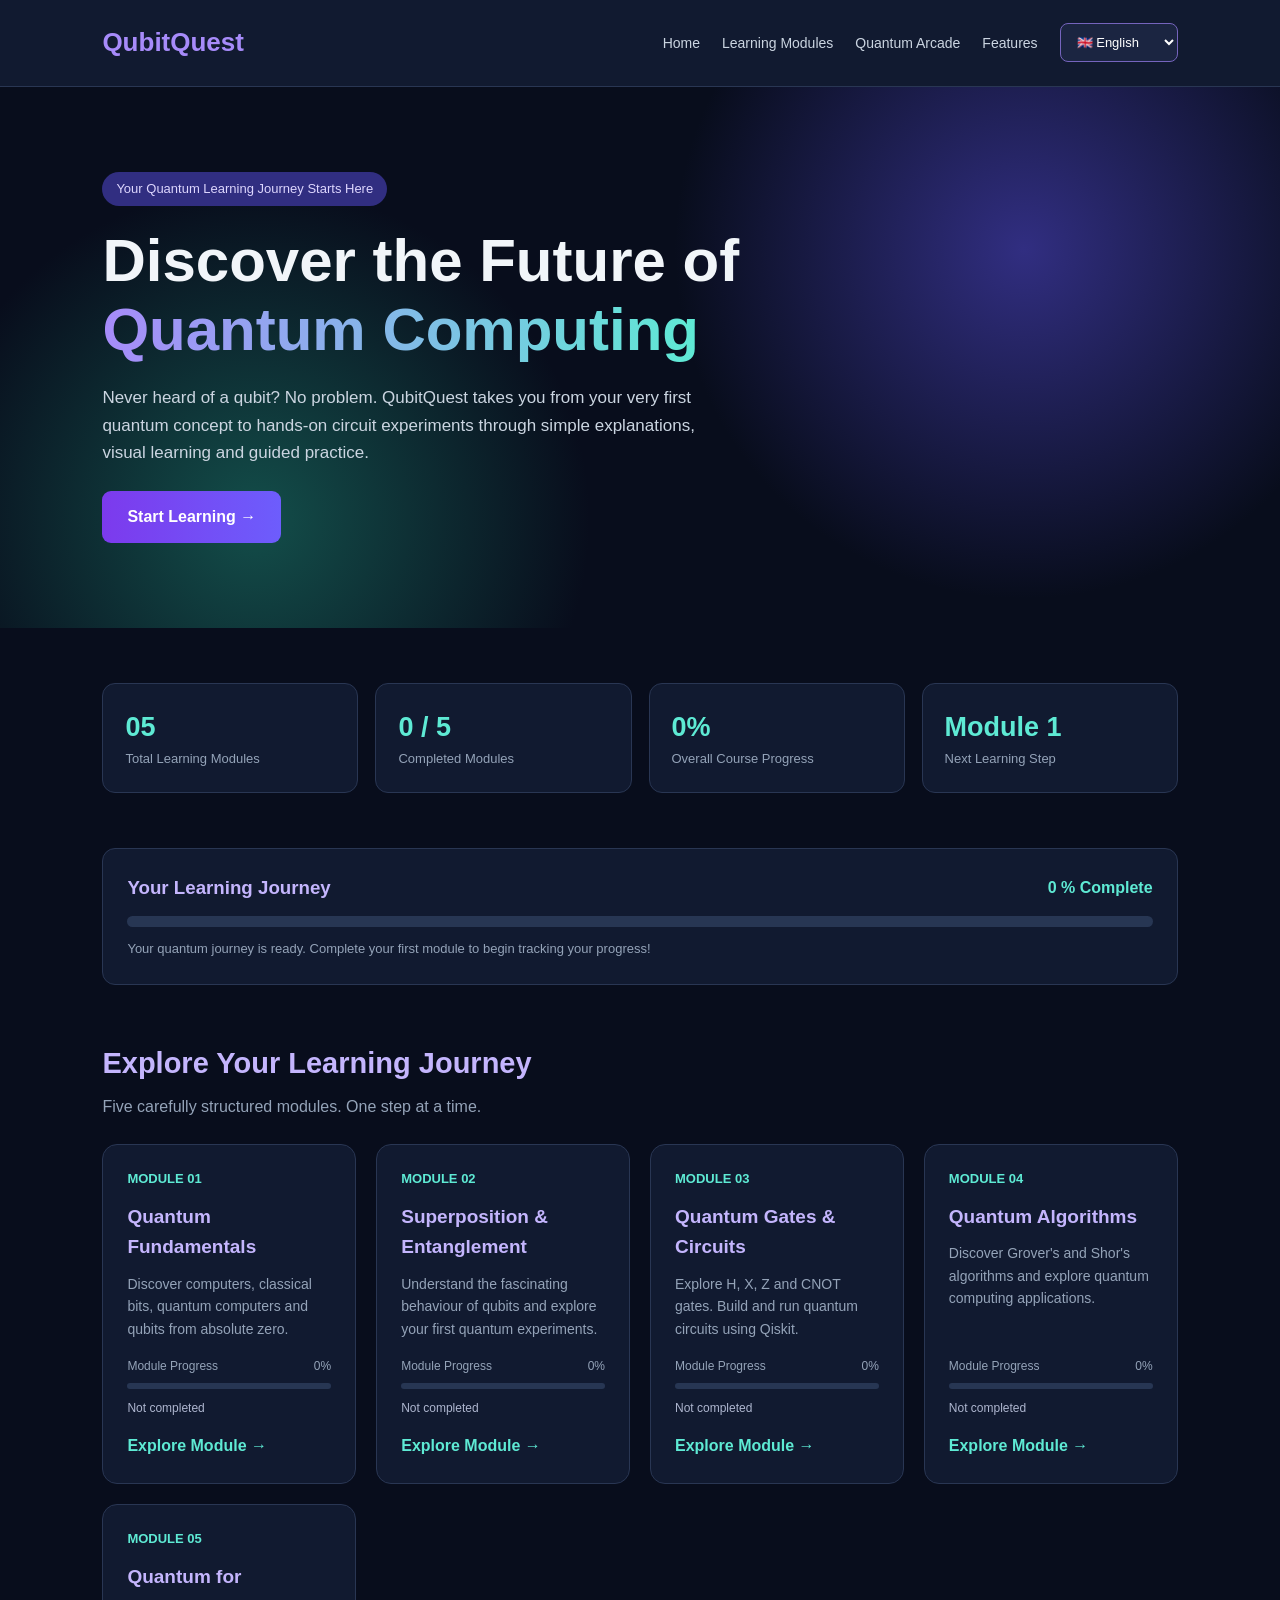
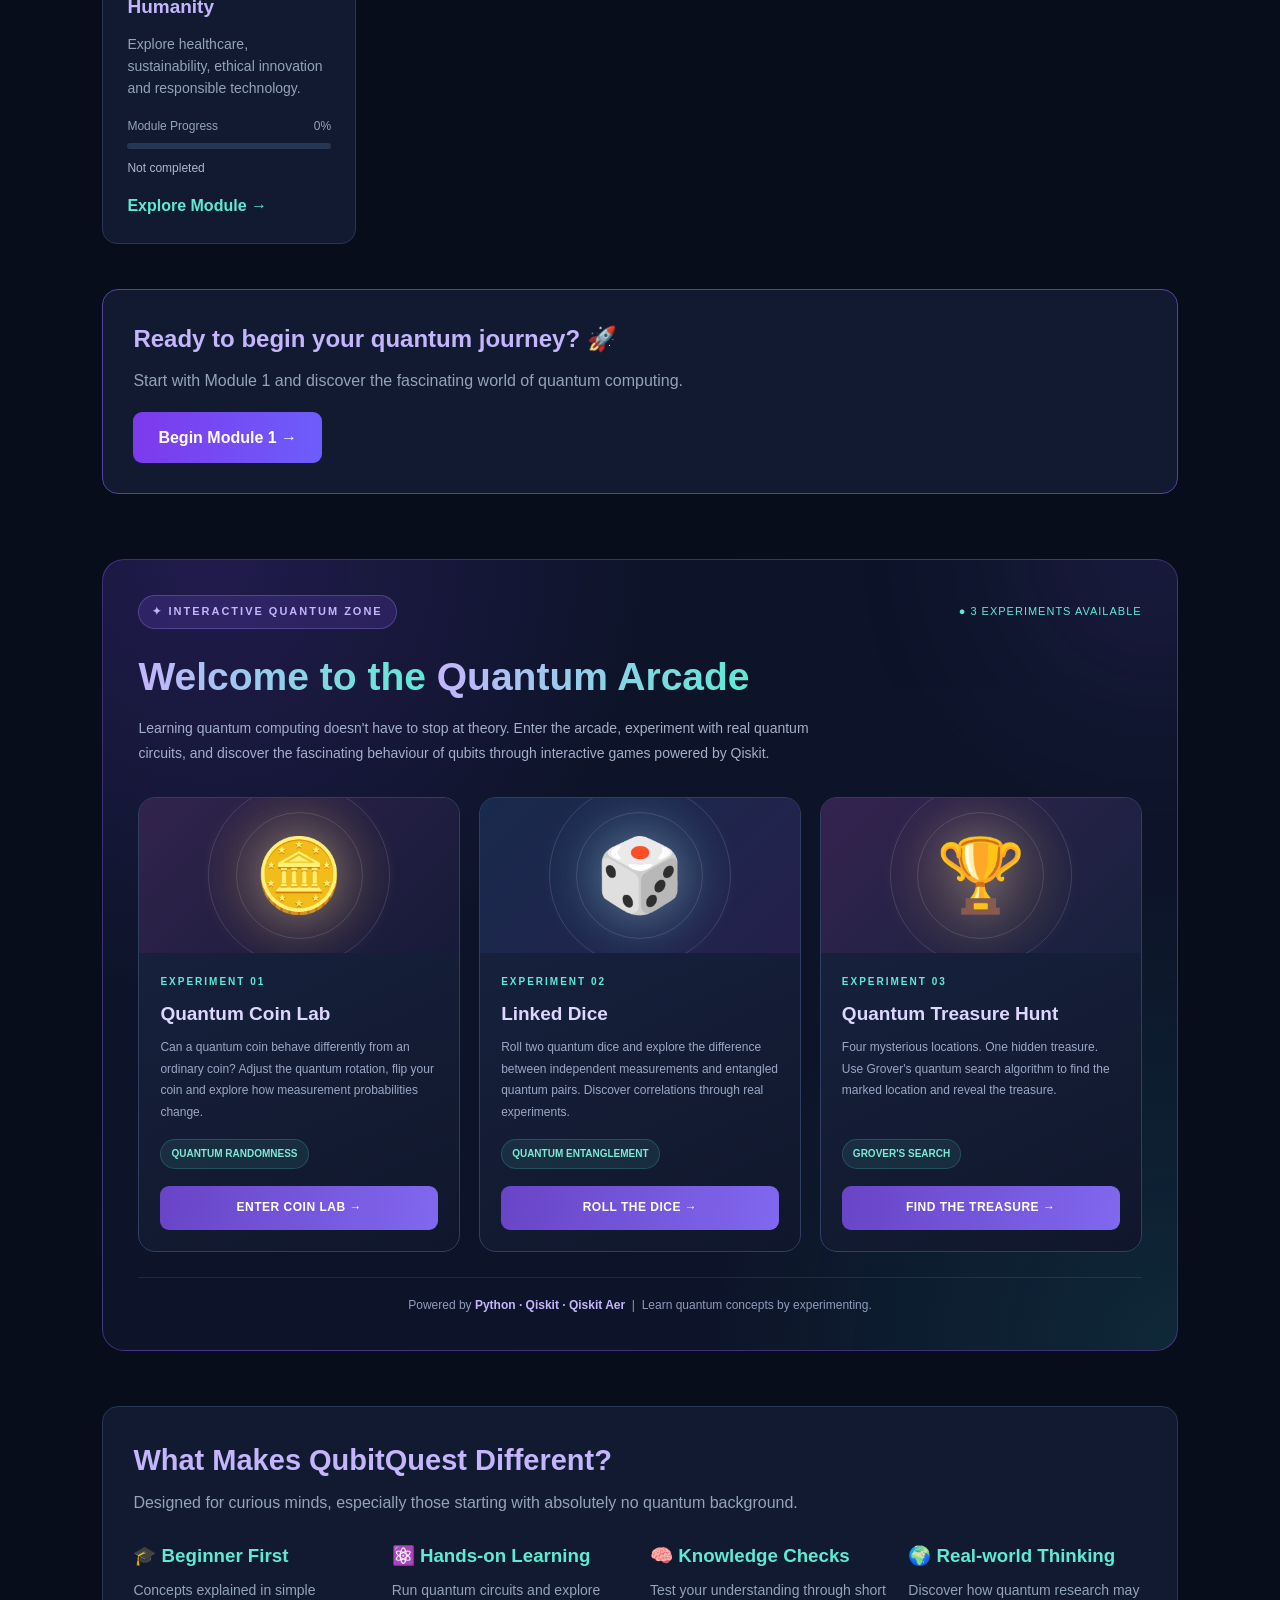
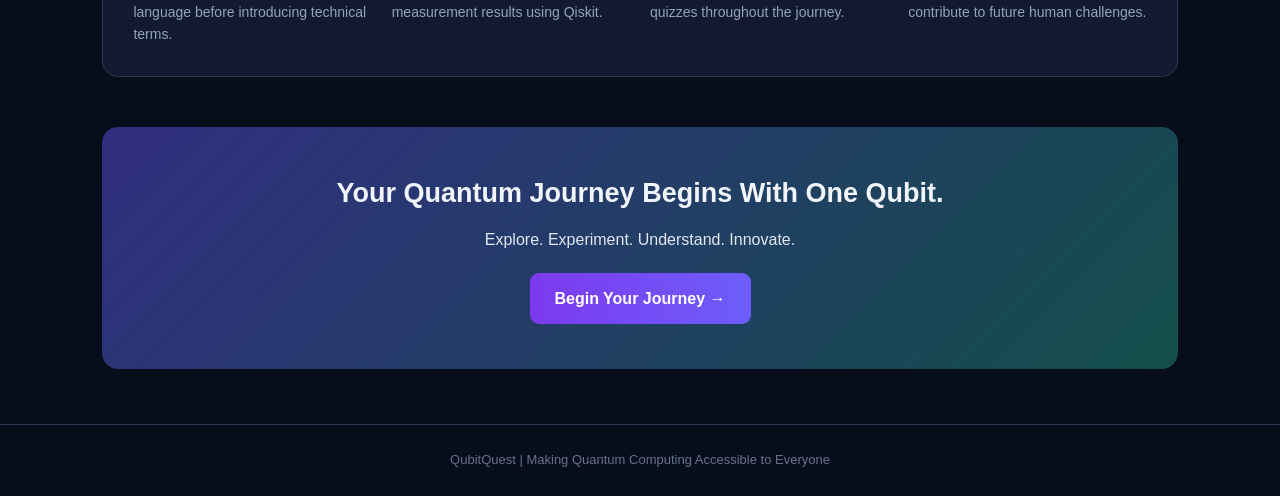
==== commit 6933bdce: "Update print statement from 'Hello' to 'Goodbye'" ====
--- a/frontend/index.html
+++ b/frontend/index.html
@@ -4,1354 +4,644 @@
 <head>
 <meta charset="UTF-8">
 <meta name="viewport" content="width=device-width, initial-scale=1.0">
-<title>Linked Dice | QubitQuest Arcade</title>
+<title>QubitQuest | Explore Quantum Computing</title>
 
 <style>
 *{margin:0;padding:0;box-sizing:border-box}
-
-:root{
-    --purple:#a58bff;
-    --cyan:#55e5ed;
-    --navy:#080d1c;
-    --panel:#111a31;
-    --muted:#a5aec8;
-}
-
-body{
-    background:radial-gradient(ellipse at 50% 15%,#202044 0%,transparent 48%),#080d1c;
-    color:#f5f5ff;
-    font-family:"Segoe UI",sans-serif;
-    min-height:100vh;
-    overflow-x:hidden;
-}
-
-header{
-    padding:21px 7%;
-    display:flex;
-    justify-content:space-between;
-    align-items:center;
-    gap:15px;
-    flex-wrap:wrap;
-    border-bottom:1px solid rgba(255,255,255,.08);
-    background:rgba(8,13,28,.8);
-}
-
-.logo{font-size:23px;font-weight:800;color:#b6a5ff}
-
-.header-right{
-    display:flex;
-    align-items:center;
-    gap:18px;
-    flex-wrap:wrap;
-}
-
-.back{color:#c7bdff;text-decoration:none;font-size:14px}
-
-.language-select{
-    padding:10px 12px;
-    color:white;
-    background:#202b48;
-    border:1px solid #465477;
-    border-radius:10px;
-    font-size:13px;
-    cursor:pointer;
-}
-
-.container{width:min(1120px,92%);margin:auto;padding:43px 0 70px}
-
-.tag{
-    color:#b39cff;
-    font-size:12px;
-    letter-spacing:3px;
-    font-weight:800;
-    text-transform:uppercase;
-}
-
-h1{font-size:clamp(34px,5vw,52px);margin:12px 0}
-
-.subtitle{
-    color:var(--muted);
-    max-width:690px;
-    line-height:1.8;
-    font-size:15px;
-}
-
-.game-panel{
-    margin-top:34px;
-    padding:30px;
-    background:linear-gradient(145deg,#141d38,#10162b);
-    border:1px solid rgba(165,139,255,.2);
-    border-radius:23px;
-    box-shadow:0 20px 65px rgba(0,0,0,.25);
-}
-
-.mode-row{display:flex;gap:12px;flex-wrap:wrap}
-
-.mode-button{
-    flex:1;
-    min-width:180px;
-    padding:15px;
-    background:#1c2745;
-    color:#bfc8e4;
-    border:1px solid #344263;
-    border-radius:12px;
-    cursor:pointer;
-    font-weight:700;
-    font-size:14px;
-    transition:.25s;
-}
-
-.mode-button.active{
-    color:white;
-    background:linear-gradient(110deg,#7156d9,#977cf2);
-    border-color:#b39cff;
-    box-shadow:0 0 25px rgba(143,113,244,.25);
-}
-
-.mode-button:hover{transform:translateY(-2px)}
-
-/* 3D DICE */
-
-.game-stage{
-    position:relative;
-    min-height:390px;
-    margin:25px 0;
-    padding:35px 10px 65px;
-    border-radius:20px;
-    background:radial-gradient(ellipse at center,rgba(99,84,190,.2),transparent 65%),#0b1226;
-    border:1px solid rgba(255,255,255,.06);
-    display:flex;
-    justify-content:center;
-    align-items:center;
-    gap:clamp(65px,15vw,175px);
-    overflow:hidden;
-    perspective:1000px;
-}
-
-.game-stage::before{
-    content:"";
-    position:absolute;
-    width:75%;
-    height:1px;
-    left:12.5%;
-    bottom:65px;
-    background:linear-gradient(90deg,transparent,rgba(165,139,255,.3),rgba(85,229,237,.3),transparent);
-    box-shadow:0 0 25px rgba(165,139,255,.25);
-}
-
-.dice-side{
-    position:relative;
-    z-index:2;
-    text-align:center;
-    display:flex;
-    flex-direction:column;
-    align-items:center;
-}
-
-.dice-label{
-    font-size:12px;
-    letter-spacing:2px;
-    font-weight:800;
-    margin-bottom:35px;
-}
-
-.dice-label.purple{color:#b39cff}
-.dice-label.cyan{color:#63e7ef}
-
-.dice-space{
-    width:132px;
-    height:132px;
-    position:relative;
-    perspective:700px;
-    transform-style:preserve-3d;
-}
-
-.die-cube{
-    width:112px;
-    height:112px;
-    position:absolute;
-    top:10px;
-    left:10px;
-    transform-style:preserve-3d;
-    transform:rotateX(-15deg) rotateY(-25deg);
-    transition:transform .75s cubic-bezier(.2,.8,.2,1);
-}
-
-.die-face{
-    position:absolute;
-    width:112px;
-    height:112px;
-    border-radius:19px;
-    display:grid;
-    grid-template-columns:repeat(3,1fr);
-    grid-template-rows:repeat(3,1fr);
-    padding:16px;
-    gap:5px;
-    backface-visibility:hidden;
-    border:2px solid rgba(190,174,255,.95);
-    background:linear-gradient(145deg,#40316d,#211b45 65%,#33265e);
-    box-shadow:inset 0 0 20px rgba(185,158,255,.2),inset 0 0 4px rgba(255,255,255,.5),0 0 13px rgba(165,139,255,.45);
-}
-
-.cyan-cube .die-face{
-    border-color:rgba(105,245,255,.95);
-    background:linear-gradient(145deg,#1b5367,#123346 65%,#1a465b);
-    box-shadow:inset 0 0 20px rgba(85,229,237,.2),inset 0 0 4px rgba(255,255,255,.5),0 0 13px rgba(85,229,237,.45);
-}
-
-.die-face.front{transform:translateZ(56px)}
-.die-face.back{transform:rotateY(180deg) translateZ(56px)}
-.die-face.right{transform:rotateY(90deg) translateZ(56px)}
-.die-face.left{transform:rotateY(-90deg) translateZ(56px)}
-.die-face.top{transform:rotateX(90deg) translateZ(56px)}
-.die-face.bottom{transform:rotateX(-90deg) translateZ(56px)}
-
-.pip{
-    width:17px;
-    height:17px;
-    border-radius:50%;
-    background:#e5dcff;
-    opacity:0;
-    align-self:center;
-    justify-self:center;
-    box-shadow:inset 0 2px 4px rgba(255,255,255,.7),0 0 8px rgba(221,211,255,.5);
-}
-
-.cyan-cube .pip{
-    background:#b7fcff;
-    box-shadow:inset 0 2px 4px rgba(255,255,255,.7),0 0 8px rgba(125,247,255,.6);
-}
-
-.pip:nth-child(1){grid-area:1/1}
-.pip:nth-child(2){grid-area:1/2}
-.pip:nth-child(3){grid-area:1/3}
-.pip:nth-child(4){grid-area:2/1}
-.pip:nth-child(5){grid-area:2/2}
-.pip:nth-child(6){grid-area:2/3}
-.pip:nth-child(7){grid-area:3/1}
-.pip:nth-child(8){grid-area:3/2}
-.pip:nth-child(9){grid-area:3/3}
-
-.die-face.face-1 .pip:nth-child(5){opacity:1}
-.die-face.face-2 .pip:nth-child(3),
-.die-face.face-2 .pip:nth-child(7){opacity:1}
-.die-face.face-3 .pip:nth-child(1),
-.die-face.face-3 .pip:nth-child(5),
-.die-face.face-3 .pip:nth-child(9){opacity:1}
-.die-face.face-4 .pip:nth-child(1),
-.die-face.face-4 .pip:nth-child(3),
-.die-face.face-4 .pip:nth-child(7),
-.die-face.face-4 .pip:nth-child(9){opacity:1}
-.die-face.face-5 .pip:nth-child(1),
-.die-face.face-5 .pip:nth-child(3),
-.die-face.face-5 .pip:nth-child(5),
-.die-face.face-5 .pip:nth-child(7),
-.die-face.face-5 .pip:nth-child(9){opacity:1}
-.die-face.face-6 .pip:nth-child(1),
-.die-face.face-6 .pip:nth-child(3),
-.die-face.face-6 .pip:nth-child(4),
-.die-face.face-6 .pip:nth-child(6),
-.die-face.face-6 .pip:nth-child(7),
-.die-face.face-6 .pip:nth-child(9){opacity:1}
-
-.die-cube.rolling{animation:tumble 1.05s cubic-bezier(.25,.8,.3,1)}
-
-@keyframes tumble{
-    0%{transform:rotateX(-15deg) rotateY(-25deg) scale(1)}
-    25%{transform:rotateX(160deg) rotateY(150deg) scale(1.18)}
-    50%{transform:rotateX(340deg) rotateY(300deg) scale(.9)}
-    75%{transform:rotateX(510deg) rotateY(510deg) scale(1.12)}
-    100%{transform:rotateX(700deg) rotateY(690deg) scale(1)}
-}
-
-.dice-shadow{
-    position:absolute;
-    width:105px;
-    height:20px;
-    left:13px;
-    bottom:-15px;
-    border-radius:50%;
-    background:rgba(0,0,0,.6);
-    filter:blur(12px);
-}
-
-.cube-glow{
-    position:absolute;
-    width:155px;
-    height:155px;
-    left:-12px;
-    top:-12px;
-    border-radius:50%;
-    background:rgba(155,127,255,.12);
-    filter:blur(30px);
-    z-index:-1;
-}
-
-.cyan-cube .cube-glow{background:rgba(85,229,237,.13)}
-
-.dice-number{
-    font-size:14px;
-    margin-top:38px;
-    color:#dce1ff;
-    font-weight:700;
-}
-
-.energy{
-    position:absolute;
-    left:29%;
-    right:29%;
-    top:48%;
-    height:3px;
-    transform:translateY(-50%);
-    background:linear-gradient(90deg,#a18aff,#fff,#55e5ed);
-    box-shadow:0 0 12px #a18aff,0 0 28px #55e5ed;
-    opacity:.12;
-    transition:.5s;
-}
-
-.energy::after{
-    content:"";
-    position:absolute;
-    inset:-7px 0;
-    background:inherit;
-    filter:blur(9px);
-}
-
-.energy.active{opacity:1;animation:pulse 1.4s infinite alternate}
-
-@keyframes pulse{
-    from{opacity:.55}
-    to{opacity:1}
-}
-
-.connection-label{
-    position:absolute;
-    bottom:22px;
-    left:0;
-    right:0;
-    text-align:center;
-    font-size:11px;
-    letter-spacing:2px;
-    color:#b7a9ff;
-}
-
-/* CONTROLS AND RESULTS */
-
-.controls{
-    display:grid;
-    grid-template-columns:1fr auto;
-    gap:15px;
-    align-items:end;
-}
-
-.shots-control label{
-    display:block;
-    color:var(--muted);
-    font-size:13px;
-    margin-bottom:9px;
-}
-
-select:not(.language-select){
-    width:100%;
-    max-width:240px;
-    padding:13px;
-    color:white;
-    background:#202b48;
-    border:1px solid #465477;
-    border-radius:10px;
-}
-
-.roll-button{
-    padding:15px 35px;
-    border:0;
-    border-radius:12px;
-    color:white;
-    font-weight:800;
-    font-size:15px;
-    cursor:pointer;
-    background:linear-gradient(110deg,#7657e4,#ad8bff);
-    box-shadow:0 8px 25px rgba(130,101,240,.22);
-    transition:.25s;
-}
-
-.roll-button:hover{
-    transform:translateY(-3px);
-    box-shadow:0 12px 30px rgba(130,101,240,.35);
-}
-
-.roll-button:disabled{opacity:.6;cursor:wait;transform:none}
-
-.status{margin-top:19px;color:var(--muted);font-size:13px;line-height:1.6}
-.status.success{color:#72edbb}
-.status.error{color:#ff8c9b}
-
-.results{
-    display:grid;
-    grid-template-columns:repeat(3,1fr);
-    gap:15px;
-    margin-top:25px;
-}
-
-.result-card{
-    background:#111a31;
-    border:1px solid rgba(165,139,255,.13);
-    border-radius:16px;
-    padding:21px;
-}
-
-.result-card small{
-    display:block;
-    color:#9ca9c8;
-    font-size:12px;
-    margin-bottom:11px;
-}
-
-.result-card strong{color:#c5b5ff;font-size:28px}
-.result-card p{color:#8f9bb8;font-size:12px;margin-top:8px}
-
-.section{
-    margin-top:25px;
-    background:#111a31;
-    border:1px solid rgba(165,139,255,.13);
-    border-radius:17px;
-    padding:25px;
-}
-
-.section h2{font-size:19px;margin-bottom:13px}
-.section p{color:var(--muted);font-size:14px;line-height:1.8}
-
-.distribution{
-    display:grid;
-    grid-template-columns:1fr 1fr;
-    gap:22px;
-    margin-top:20px;
-}
-
-.distribution h3{color:#c2b4ff;font-size:13px;margin-bottom:12px}
-.distribution.cyan-title h3{color:#72eaf0}
-
-.die-row{
-    display:grid;
-    grid-template-columns:20px 1fr 35px;
-    gap:9px;
-    align-items:center;
-    margin:9px 0;
-    font-size:12px;
-    color:#aab5d0;
-}
-
-.mini-bar{height:8px;border-radius:10px;background:#26314d;overflow:hidden}
-.mini-fill{
-    height:100%;
-    width:0;
-    border-radius:10px;
-    background:linear-gradient(90deg,#785be2,#b49cff);
-    transition:width .5s;
-}
-.mini-fill.cyan-fill{background:linear-gradient(90deg,#299cae,#68eaf1)}
-
-.circuit{
-    margin-top:15px;
-    background:#080d1c;
-    color:#8ee9e2;
-    border-radius:12px;
-    padding:17px;
-    overflow-x:auto;
-    white-space:pre;
-    font:12px Consolas,monospace;
-    min-height:70px;
-}
-
-.learn-grid{
-    display:grid;
-    grid-template-columns:1fr 1fr;
-    gap:15px;
-    margin-top:18px;
-}
-
-.learn-card{padding:18px;border-radius:13px;background:#1a2541}
-.learn-card h3{color:#b8a6ff;font-size:15px;margin-bottom:9px}
-.learn-card p{font-size:13px}
-
-.footer{text-align:center;color:#75809e;font-size:12px;margin-top:40px}
-
-@media(max-width:700px){
-    header{padding:18px 5%}
-    .container{padding-top:30px}
-    .game-panel{padding:18px}
-    .game-stage{min-height:330px;gap:25px;padding-top:35px}
-    .dice-space{width:100px;height:100px;transform:scale(.78);transform-origin:top center;margin-bottom:-25px}
-    .dice-label{margin-bottom:22px}
-    .dice-number{margin-top:25px}
-    .die-face{border-radius:16px}
-    .pip{width:14px;height:14px}
-    .results{grid-template-columns:1fr}
-    .controls{grid-template-columns:1fr}
-    .roll-button{width:100%}
-    .distribution,.learn-grid{grid-template-columns:1fr}
-    .energy{left:25%;right:25%}
-}
+html{scroll-behavior:smooth}
+body{font-family:"Segoe UI",sans-serif;background:#080d1c;color:#f1f5f9;line-height:1.6}
+header{display:flex;justify-content:space-between;align-items:center;padding:22px 8%;background:#111a30;border-bottom:1px solid #293653;flex-wrap:wrap;gap:15px}
+.logo{color:#a78bfa;font-size:26px;font-weight:bold}
+.header-right{display:flex;align-items:center;gap:22px;flex-wrap:wrap}
+nav{display:flex;gap:22px;flex-wrap:wrap}
+nav a{color:#cbd5e1;text-decoration:none;font-size:14px;transition:.2s}
+nav a:hover{color:#5eead4}
+.language-select{background:#1b2541;color:#fff;border:1px solid #7564bd;border-radius:8px;padding:10px 12px;font-size:13px;cursor:pointer;outline:none}
+.hero{min-height:420px;padding:85px 8%;display:flex;align-items:center;background:radial-gradient(circle at 80% 30%,#312e81 0,transparent 32%),radial-gradient(circle at 20% 80%,#134e4a 0,transparent 30%),#080d1c}
+.hero-content{max-width:750px}
+.tag{display:inline-block;background:#312e81;color:#ddd6fe;padding:7px 14px;border-radius:25px;font-size:13px;margin-bottom:20px}
+.hero h1{font-size:clamp(35px,6vw,60px);line-height:1.15;margin-bottom:20px}
+.gradient{background:linear-gradient(90deg,#a78bfa,#5eead4);-webkit-background-clip:text;background-clip:text;color:transparent}
+.hero p{color:#cbd5e1;max-width:620px;font-size:17px;margin-bottom:25px}
+.primary-button{display:inline-block;background:linear-gradient(90deg,#7c3aed,#6d5dfc);color:white;text-decoration:none;padding:13px 25px;border-radius:9px;font-weight:600;transition:.2s;border:none;cursor:pointer}
+.primary-button:hover{transform:translateY(-3px);opacity:.9}
+.container{width:84%;max-width:1150px;margin:55px auto}
+.section-heading{margin-bottom:25px}
+.section-heading h2{font-size:29px;color:#c4b5fd}
+.section-heading p{color:#94a3b8;margin-top:7px}
+.stats{display:grid;grid-template-columns:repeat(auto-fit,minmax(180px,1fr));gap:17px;margin-bottom:55px}
+.stat-card{background:#111a30;border:1px solid #293653;border-radius:13px;padding:22px}
+.stat-card h3{font-size:27px;color:#5eead4;overflow-wrap:anywhere}
+.stat-card p{color:#94a3b8;font-size:13px}
+.overall-progress{background:#111a30;border:1px solid #293653;border-radius:13px;padding:24px;margin-bottom:55px}
+.overall-heading{display:flex;justify-content:space-between;align-items:center;flex-wrap:wrap;gap:10px;margin-bottom:14px}
+.overall-heading h3{color:#c4b5fd}
+.overall-heading span{color:#5eead4;font-weight:bold}
+.progress-track{width:100%;height:11px;background:#273653;border-radius:20px;overflow:hidden}
+.progress-fill{height:100%;width:0%;background:linear-gradient(90deg,#8774ef,#46d9dc);border-radius:20px;transition:width .5s ease}
+.progress-message{color:#94a3b8;font-size:13px;margin-top:12px}
+.module-grid{display:grid;grid-template-columns:repeat(auto-fit,minmax(250px,1fr));gap:20px}
+.module-card{display:flex;flex-direction:column;background:#111a30;border:1px solid #293653;padding:24px;border-radius:15px;transition:.25s;min-height:275px}
+.module-card:hover{transform:translateY(-5px);border-color:#8b5cf6;box-shadow:0 10px 30px #0005}
+.module-number{color:#5eead4;font-size:13px;font-weight:bold;margin-bottom:12px}
+.module-card h3{color:#c4b5fd;font-size:19px;margin-bottom:10px}
+.module-card p{color:#94a3b8;font-size:14px;flex-grow:1}
+.card-progress{margin-top:17px}
+.card-progress-label{display:flex;justify-content:space-between;color:#94a3b8;font-size:12px;margin-bottom:7px}
+.card-progress-track{height:6px;background:#273653;border-radius:20px;overflow:hidden}
+.card-progress-fill{height:100%;width:0%;background:linear-gradient(90deg,#8774ef,#46d9dc);transition:width .4s ease}
+.module-status{color:#aeb6cf;font-size:12px;margin-top:10px}
+.module-status.completed{color:#5eead4}
+.module-card a{display:inline-block;color:#5eead4;text-decoration:none;font-weight:600;margin-top:15px}
+.module-card a:hover{color:#a78bfa}
+.next-step{background:#111a30;border:1px solid #55449b;border-radius:16px;padding:30px;margin-top:45px}
+.next-step h2{color:#c4b5fd;margin-bottom:10px}
+.next-step p{color:#94a3b8;margin-bottom:18px}
+.feature-section{background:#111a30;border:1px solid #293653;border-radius:16px;padding:30px;margin-top:55px}
+.feature-grid{display:grid;grid-template-columns:repeat(auto-fit,minmax(210px,1fr));gap:20px;margin-top:20px}
+.feature h3{color:#5eead4;margin-bottom:8px}
+.feature p{color:#94a3b8;font-size:14px}
+.arcade-section{position:relative;margin-top:65px;padding:35px;border-radius:22px;border:1px solid rgba(139,92,246,.38);background:radial-gradient(circle at 10% 0%,rgba(124,58,237,.18),transparent 35%),radial-gradient(circle at 100% 100%,rgba(20,184,166,.12),transparent 35%),#0d1429;overflow:hidden}
+.arcade-section:before{content:"";position:absolute;width:280px;height:280px;right:-120px;top:-150px;border-radius:50%;background:#8b5cf6;filter:blur(100px);opacity:.13;pointer-events:none}
+.arcade-top{position:relative;display:flex;justify-content:space-between;align-items:center;gap:15px;flex-wrap:wrap;margin-bottom:12px}
+.arcade-label{display:inline-block;padding:7px 13px;border-radius:30px;background:rgba(139,92,246,.17);border:1px solid rgba(167,139,250,.3);color:#c4b5fd;font-size:11px;font-weight:800;letter-spacing:2px}
+.arcade-live{font-size:11px;color:#5eead4;letter-spacing:1px}
+.arcade-heading{position:relative;font-size:clamp(28px,4vw,39px);margin:17px 0 8px;color:#f5f3ff}
+.arcade-heading span{background:linear-gradient(90deg,#c4b5fd,#5eead4);-webkit-background-clip:text;background-clip:text;color:transparent}
+.arcade-description{position:relative;color:#a3afca;max-width:680px;font-size:14px;line-height:1.8}
+.arcade-grid{position:relative;display:grid;grid-template-columns:repeat(3,minmax(0,1fr));gap:19px;margin-top:30px}
+.arcade-card{display:flex;flex-direction:column;min-width:0;border-radius:17px;overflow:hidden;background:linear-gradient(155deg,#192441,#10172c);border:1px solid #303e61;transition:.3s}
+.arcade-card:hover{transform:translateY(-7px);border-color:#a78bfa;box-shadow:0 15px 40px rgba(111,75,220,.18)}
+.game-art{height:155px;display:flex;align-items:center;justify-content:center;position:relative;overflow:hidden;font-size:72px}
+.game-art:before,.game-art:after{content:"";position:absolute;width:180px;height:180px;border:1px solid rgba(255,255,255,.13);border-radius:50%}
+.game-art:after{width:125px;height:125px}
+.game-art span{position:relative;z-index:2;filter:drop-shadow(0 0 20px rgba(255,255,255,.22));transition:.35s}
+.arcade-card:hover .game-art span{transform:scale(1.13) rotate(-5deg)}
+.coin-art{background:radial-gradient(circle,rgba(245,190,75,.28),transparent 55%),linear-gradient(135deg,#31244c,#171a39)}
+.dice-art{background:radial-gradient(circle,rgba(103,232,249,.2),transparent 55%),linear-gradient(135deg,#192a4d,#24204b)}
+.treasure-art{background:radial-gradient(circle,rgba(246,195,95,.22),transparent 55%),linear-gradient(135deg,#34234f,#17213d)}
+.game-content{display:flex;flex-direction:column;flex-grow:1;padding:21px}
+.game-number{color:#5eead4;font-size:10px;font-weight:800;letter-spacing:2px;margin-bottom:9px}
+.game-content h3{font-size:19px;color:#ddd6fe;margin-bottom:8px}
+.game-content p{color:#9ba8c5;font-size:12px;line-height:1.8;flex-grow:1}
+.game-concept{margin-top:16px;margin-bottom:17px;display:inline-flex;align-self:flex-start;padding:6px 10px;border-radius:20px;background:rgba(94,234,212,.09);border:1px solid rgba(94,234,212,.19);color:#7de9d6;font-size:10px;font-weight:700}
+.game-button{display:block;text-align:center;text-decoration:none;padding:12px 10px;border-radius:9px;color:white;font-size:12px;font-weight:800;letter-spacing:.5px;background:linear-gradient(100deg,#6944c6,#8068ef);transition:.25s}
+.game-button:hover{background:linear-gradient(100deg,#8764ec,#4dced1);transform:translateY(-2px)}
+.arcade-footer{position:relative;margin-top:25px;padding-top:18px;border-top:1px solid rgba(167,139,250,.15);color:#8f9cba;font-size:12px;text-align:center}
+.arcade-footer strong{color:#c4b5fd}
+.final-banner{text-align:center;padding:45px 25px;border-radius:16px;margin-top:50px;background:linear-gradient(135deg,#312e81,#134e4a)}
+.final-banner h2{font-size:27px;margin-bottom:12px}
+.final-banner p{color:#e2e8f0;margin-bottom:20px}
+footer{text-align:center;padding:25px;color:#64748b;border-top:1px solid #293653;margin-top:55px;font-size:13px}
+@media(max-width:900px){.arcade-grid{grid-template-columns:repeat(2,minmax(0,1fr))}}
+@media(max-width:700px){header{padding:20px 5%}.hero{padding:65px 6%}.container{width:90%}nav{gap:14px}.arcade-section{padding:22px}}
+@media(max-width:520px){.arcade-grid{grid-template-columns:1fr}.game-art{height:175px}.arcade-section{padding:18px}}
 </style>
 </head>
 
 <body>
 
 <header>
-    <div class="logo">✦ QubitQuest</div>
-
+    <div class="logo">QubitQuest</div>
     <div class="header-right">
+        <nav>
+            <a href="#home" data-i18n="navHome">Home</a>
+            <a href="#modules" data-i18n="navModules">Learning Modules</a>
+            <a href="#arcade" data-i18n="navArcade">Quantum Arcade</a>
+            <a href="#features" data-i18n="navFeatures">Features</a>
+        </nav>
+
         <select class="language-select" id="languageSelect" aria-label="Choose language">
             <option value="en">🇬🇧 English</option>
             <option value="kn">🇮🇳 ಕನ್ನಡ</option>
             <option value="hi">🇮🇳 हिन्दी</option>
             <option value="te">🇮🇳 తెలుగు</option>
         </select>
-
-        <a href="index.html" class="back" data-i18n="back">← Back to Home</a>
     </div>
 </header>
 
+<section class="hero" id="home">
+    <div class="hero-content">
+        <span class="tag" data-i18n="heroTag">Your Quantum Learning Journey Starts Here</span>
+        <h1>
+            <span data-i18n="heroTitle">Discover the Future of</span>
+            <span class="gradient" data-i18n="heroGradient">Quantum Computing</span>
+        </h1>
+        <p data-i18n="heroDescription">Never heard of a qubit? No problem. QubitQuest takes you from your very first quantum concept to hands-on circuit experiments through simple explanations, visual learning and guided practice.</p>
+        <a href="#modules" class="primary-button" data-i18n="startLearning">Start Learning →</a>
+    </div>
+</section>
+
 <main class="container">
 
-    <div class="tag" data-i18n="tag">QubitQuest Arcade · Game 02</div>
-    <h1 data-i18n="title">🎲 Linked Dice</h1>
-
-    <p class="subtitle" data-i18n="subtitle">
-        Two dice. Two quantum experiments. One fascinating discovery.
-        Roll independently or connect the dice through quantum
-        entanglement and explore how their outcomes are related.
-    </p>
-
-    <section class="game-panel">
-
-        <div class="mode-row">
-            <button class="mode-button active" id="independentMode"
-                onclick="setMode('independent')" data-i18n="independentMode">
-                🎲 Independent Dice
-            </button>
-
-            <button class="mode-button" id="entangledMode"
-                onclick="setMode('entangled')" data-i18n="entangledMode">
-                ⚡ Entangled Dice
-            </button>
+<section class="stats">
+    <div class="stat-card"><h3>05</h3><p data-i18n="totalModules">Total Learning Modules</p></div>
+    <div class="stat-card"><h3 id="completedCount">0 / 5</h3><p data-i18n="completedModules">Completed Modules</p></div>
+    <div class="stat-card"><h3 id="overallPercentage">0%</h3><p data-i18n="overallCourseProgress">Overall Course Progress</p></div>
+    <div class="stat-card"><h3 id="nextModuleStat">Module 1</h3><p data-i18n="nextLearningStep">Next Learning Step</p></div>
+</section>
+
+<section class="overall-progress">
+    <div class="overall-heading">
+        <h3 data-i18n="learningJourney">Your Learning Journey</h3>
+        <span id="overallProgressLabel">0% Complete</span>
+    </div>
+    <div class="progress-track"><div class="progress-fill" id="overallProgressFill"></div></div>
+    <p class="progress-message" id="progressMessage" data-i18n="initialProgress">Your quantum journey is ready. Complete your first module to begin tracking your progress!</p>
+</section>
+
+<section id="modules">
+    <div class="section-heading">
+        <h2 data-i18n="exploreJourney">Explore Your Learning Journey</h2>
+        <p data-i18n="fiveModules">Five carefully structured modules. One step at a time.</p>
+    </div>
+
+    <div class="module-grid">
+        <article class="module-card">
+            <div class="module-number">MODULE 01</div>
+            <h3 data-i18n="module1Title">Quantum Fundamentals</h3>
+            <p data-i18n="module1Desc">Discover computers, classical bits, quantum computers and qubits from absolute zero.</p>
+            <div class="card-progress">
+                <div class="card-progress-label"><span data-i18n="moduleProgress">Module Progress</span><span id="percentage1">0%</span></div>
+                <div class="card-progress-track"><div class="card-progress-fill" id="bar1"></div></div>
+                <div class="module-status" id="status1">Not completed</div>
+            </div>
+            <a href="module1.html" id="link1">Explore Module →</a>
+        </article>
+
+        <article class="module-card">
+            <div class="module-number">MODULE 02</div>
+            <h3 data-i18n="module2Title">Superposition & Entanglement</h3>
+            <p data-i18n="module2Desc">Understand the fascinating behaviour of qubits and explore your first quantum experiments.</p>
+            <div class="card-progress">
+                <div class="card-progress-label"><span data-i18n="moduleProgress">Module Progress</span><span id="percentage2">0%</span></div>
+                <div class="card-progress-track"><div class="card-progress-fill" id="bar2"></div></div>
+                <div class="module-status" id="status2">Not completed</div>
+            </div>
+            <a href="module2.html" id="link2">Explore Module →</a>
+        </article>
+
+        <article class="module-card">
+            <div class="module-number">MODULE 03</div>
+            <h3 data-i18n="module3Title">Quantum Gates & Circuits</h3>
+            <p data-i18n="module3Desc">Explore H, X, Z and CNOT gates. Build and run quantum circuits using Qiskit.</p>
+            <div class="card-progress">
+                <div class="card-progress-label"><span data-i18n="moduleProgress">Module Progress</span><span id="percentage3">0%</span></div>
+                <div class="card-progress-track"><div class="card-progress-fill" id="bar3"></div></div>
+                <div class="module-status" id="status3">Not completed</div>
+            </div>
+            <a href="module3.html" id="link3">Explore Module →</a>
+        </article>
+
+        <article class="module-card">
+            <div class="module-number">MODULE 04</div>
+            <h3 data-i18n="module4Title">Quantum Algorithms</h3>
+            <p data-i18n="module4Desc">Discover Grover's and Shor's algorithms and explore quantum computing applications.</p>
+            <div class="card-progress">
+                <div class="card-progress-label"><span data-i18n="moduleProgress">Module Progress</span><span id="percentage4">0%</span></div>
+                <div class="card-progress-track"><div class="card-progress-fill" id="bar4"></div></div>
+                <div class="module-status" id="status4">Not completed</div>
+            </div>
+            <a href="module4.html" id="link4">Explore Module →</a>
+        </article>
+
+        <article class="module-card">
+            <div class="module-number">MODULE 05</div>
+            <h3 data-i18n="module5Title">Quantum for Humanity</h3>
+            <p data-i18n="module5Desc">Explore healthcare, sustainability, ethical innovation and responsible technology.</p>
+            <div class="card-progress">
+                <div class="card-progress-label"><span data-i18n="moduleProgress">Module Progress</span><span id="percentage5">0%</span></div>
+                <div class="card-progress-track"><div class="card-progress-fill" id="bar5"></div></div>
+                <div class="module-status" id="status5">Not completed</div>
+            </div>
+            <a href="module5.html" id="link5">Explore Module →</a>
+        </article>
+    </div>
+</section>
+
+<section class="next-step">
+    <h2 id="nextStepTitle">Ready to begin your quantum journey? 🚀</h2>
+    <p id="nextStepDescription">Start with Module 1 and discover the fascinating world of quantum computing.</p>
+    <a href="module1.html" class="primary-button" id="continueButton">Begin Module 1 →</a>
+</section>
+
+<section class="arcade-section" id="arcade">
+    <div class="arcade-top">
+        <span class="arcade-label" data-i18n="arcadeLabel">✦ INTERACTIVE QUANTUM ZONE</span>
+        <span class="arcade-live" data-i18n="arcadeLive">● 3 EXPERIMENTS AVAILABLE</span>
+    </div>
+    <h2 class="arcade-heading">
+        <span data-i18n="welcomeArcade">Welcome to the</span>
+        <span data-i18n="quantumArcade">Quantum Arcade</span>
+    </h2>
+    <p class="arcade-description" data-i18n="arcadeDescription">Learning quantum computing doesn't have to stop at theory. Enter the arcade, experiment with real quantum circuits, and discover the fascinating behaviour of qubits through interactive games powered by Qiskit.</p>
+
+    <div class="arcade-grid">
+        <article class="arcade-card">
+            <div class="game-art coin-art"><span>🪙</span></div>
+            <div class="game-content">
+                <div class="game-number" data-i18n="experiment1">EXPERIMENT 01</div>
+                <h3 data-i18n="coinLab">Quantum Coin Lab</h3>
+                <p data-i18n="coinDesc">Can a quantum coin behave differently from an ordinary coin? Adjust the quantum rotation, flip your coin and explore how measurement probabilities change.</p>
+                <span class="game-concept" data-i18n="randomness">QUANTUM RANDOMNESS</span>
+                <a href="coin-lab.html" class="game-button" data-i18n="enterCoin">ENTER COIN LAB →</a>
+            </div>
+        </article>
+
+        <article class="arcade-card">
+            <div class="game-art dice-art"><span>🎲</span></div>
+            <div class="game-content">
+                <div class="game-number" data-i18n="experiment2">EXPERIMENT 02</div>
+                <h3 data-i18n="linkedDice">Linked Dice</h3>
+                <p data-i18n="diceDesc">Roll two quantum dice and explore the difference between independent measurements and entangled quantum pairs. Discover correlations through real experiments.</p>
+                <span class="game-concept" data-i18n="entanglement">QUANTUM ENTANGLEMENT</span>
+                <a href="linked-dice.html" class="game-button" data-i18n="rollDice">ROLL THE DICE →</a>
+            </div>
+        </article>
+
+        <article class="arcade-card">
+            <div class="game-art treasure-art"><span>🏆</span></div>
+            <div class="game-content">
+                <div class="game-number" data-i18n="experiment3">EXPERIMENT 03</div>
+                <h3 data-i18n="treasureHunt">Quantum Treasure Hunt</h3>
+                <p data-i18n="treasureDesc">Four mysterious locations. One hidden treasure. Use Grover's quantum search algorithm to find the marked location and reveal the treasure.</p>
+                <span class="game-concept" data-i18n="groverSearch">GROVER'S SEARCH</span>
+                <a href="treasure-hunt.html" class="game-button" data-i18n="findTreasure">FIND THE TREASURE →</a>
+            </div>
+        </article>
+    </div>
+
+    <div class="arcade-footer">
+        <span data-i18n="poweredBy">Powered by</span>
+        <strong>Python · Qiskit · Qiskit Aer</strong>
+        &nbsp;|&nbsp;
+        <span data-i18n="learnExperiment">Learn quantum concepts by experimenting.</span>
+    </div>
+</section>
+
+<section class="feature-section" id="features">
+    <div class="section-heading">
+        <h2 data-i18n="differentTitle">What Makes QubitQuest Different?</h2>
+        <p data-i18n="differentDesc">Designed for curious minds, especially those starting with absolutely no quantum background.</p>
+    </div>
+    <div class="feature-grid">
+        <div class="feature">
+            <h3 data-i18n="beginnerFirst">🎓 Beginner First</h3>
+            <p data-i18n="beginnerDesc">Concepts explained in simple language before introducing technical terms.</p>
         </div>
-
-        <div class="game-stage">
-
-            <div class="energy" id="energy"></div>
-
-            <div class="dice-side">
-                <div class="dice-label purple" data-i18n="diceOne">DICE 01</div>
-
-                <div class="dice-space">
-                    <div class="cube-glow"></div>
-                    <div class="dice-shadow"></div>
-
-                    <div class="die-cube" id="dieOne">
-                        <div class="die-face front face-1"></div>
-                        <div class="die-face back face-6"></div>
-                        <div class="die-face right face-3"></div>
-                        <div class="die-face left face-4"></div>
-                        <div class="die-face top face-2"></div>
-                        <div class="die-face bottom face-5"></div>
-                    </div>
-                </div>
-
-                <div class="dice-number" id="numberOne">READY</div>
-            </div>
-
-            <div class="dice-side">
-                <div class="dice-label cyan" data-i18n="diceTwo">DICE 02</div>
-
-                <div class="dice-space">
-                    <div class="cube-glow"></div>
-                    <div class="dice-shadow"></div>
-
-                    <div class="die-cube cyan-cube" id="dieTwo">
-                        <div class="die-face front face-1"></div>
-                        <div class="die-face back face-6"></div>
-                        <div class="die-face right face-3"></div>
-                        <div class="die-face left face-4"></div>
-                        <div class="die-face top face-2"></div>
-                        <div class="die-face bottom face-5"></div>
-                    </div>
-                </div>
-
-                <div class="dice-number" id="numberTwo">READY</div>
-            </div>
-
-            <div class="connection-label" id="connectionLabel" data-i18n="independentLabel">
-                TWO INDEPENDENT QUANTUM DICE
-            </div>
-
+        <div class="feature">
+            <h3 data-i18n="handsOn">⚛️ Hands-on Learning</h3>
+            <p data-i18n="handsOnDesc">Run quantum circuits and explore measurement results using Qiskit.</p>
         </div>
-
-        <div class="controls">
-
-            <div class="shots-control">
-                <label for="shots" data-i18n="measurementsLabel">
-                    Number of quantum measurements
-                </label>
-
-                <select id="shots">
-                    <option value="256" data-i18n="shots256">256 measurements</option>
-                    <option value="512" data-i18n="shots512">512 measurements</option>
-                    <option value="1024" selected data-i18n="shots1024">1024 measurements</option>
-                    <option value="2048" data-i18n="shots2048">2048 measurements</option>
-                    <option value="4096" data-i18n="shots4096">4096 measurements</option>
-                </select>
-            </div>
-
-            <button class="roll-button" id="rollButton"
-                onclick="rollDice()" data-i18n="rollButton">
-                ✨ Roll Quantum Dice
-            </button>
-
+        <div class="feature">
+            <h3 data-i18n="knowledgeChecks">🧠 Knowledge Checks</h3>
+            <p data-i18n="knowledgeDesc">Test your understanding through short quizzes throughout the journey.</p>
         </div>
-
-        <div class="status" id="status" data-i18n="readyStatus">
-            Choose a game mode and roll your dice to begin!
+        <div class="feature">
+            <h3 data-i18n="realWorld">🌍 Real-world Thinking</h3>
+            <p data-i18n="realWorldDesc">Discover how quantum research may contribute to future human challenges.</p>
         </div>
-
-    </section>
-
-    <section class="results">
-
-        <div class="result-card">
-            <small data-i18n="measurements">MEASUREMENTS</small>
-            <strong id="totalShots">—</strong>
-            <p data-i18n="acceptedRolls">Accepted valid rolls</p>
-        </div>
-
-        <div class="result-card">
-            <small data-i18n="matchingRolls">MATCHING ROLLS</small>
-            <strong id="matchingRollsValue">—</strong>
-            <p data-i18n="sameNumber">Both dice show the same number</p>
-        </div>
-
-        <div class="result-card">
-            <small data-i18n="correlation">CORRELATION</small>
-            <strong id="matchingPercent">—</strong>
-            <p data-i18n="matchingOutcomes">Percentage of matching outcomes</p>
-        </div>
-
-    </section>
-
-    <section class="section">
-
-        <h2 data-i18n="distributionTitle">📊 Dice Measurement Distribution</h2>
-
-        <p data-i18n="distributionDescription">
-            Explore how frequently each face appeared in the quantum
-            measurements. The results come directly from your Qiskit
-            simulator.
-        </p>
-
-        <div class="distribution">
-            <div>
-                <h3 data-i18n="firstDice">FIRST DICE</h3>
-                <div id="firstDistribution"></div>
-            </div>
-
-            <div class="cyan-title">
-                <h3 data-i18n="secondDice">SECOND DICE</h3>
-                <div id="secondDistribution"></div>
-            </div>
-        </div>
-
-    </section>
-
-    <section class="section">
-
-        <h2 data-i18n="circuitTitle">⚛️ Quantum Circuit</h2>
-
-        <p data-i18n="circuitDescription">
-            The circuit below shows the actual quantum operations
-            used for your experiment.
-        </p>
-
-        <div class="circuit" id="circuit" data-i18n="circuitPlaceholder">
-            Your Qiskit circuit will appear here after your first roll.
-        </div>
-
-    </section>
-
-    <section class="section">
-
-        <h2 data-i18n="learnTitle">🧠 Discover the Quantum Secret</h2>
-
-        <div class="learn-grid">
-
-            <div class="learn-card">
-                <h3 data-i18n="independentLearnTitle">🎲 Independent Dice</h3>
-                <p data-i18n="independentLearn">
-                    Each die uses its own three qubits. The outcomes
-                    are independent. Matching numbers can happen,
-                    but only by chance.
-                </p>
-            </div>
-
-            <div class="learn-card">
-                <h3 data-i18n="entangledLearnTitle">⚡ Entangled Dice</h3>
-                <p data-i18n="entangledLearn">
-                    Three Bell pairs connect the corresponding
-                    qubits of the two dice. Their measurement
-                    outcomes are correlated, so the dice match.
-                </p>
-            </div>
-
-        </div>
-
-        <p id="learningExplanation" style="margin-top:20px;" data-i18n="initialLearning">
-            Start with Independent Dice, then switch to Entangled
-            Dice and compare the results.
-        </p>
-
-    </section>
-
-    <div class="footer" data-i18n="footer">
-        QubitQuest · Explore. Experiment. Understand.
-    </div>
+    </div>
+</section>
+
+<section class="final-banner">
+    <h2 data-i18n="finalTitle">Your Quantum Journey Begins With One Qubit.</h2>
+    <p data-i18n="finalDesc">Explore. Experiment. Understand. Innovate.</p>
+    <a href="module1.html" class="primary-button" data-i18n="beginJourney">Begin Your Journey →</a>
+</section>
 
 </main>
 
+<footer data-i18n="footer">QubitQuest | Making Quantum Computing Accessible to Everyone</footer>
+
 <script>
-"use strict";
-
-// =====================================
-// TRANSLATIONS
-// =====================================
+const PROGRESS_KEY = "qubitquestProgress";
+const LANGUAGE_KEY = "qubitquestLanguage";
 
 const translations = {
-
 en: {
-    back:"← Back to Home",
-    tag:"QubitQuest Arcade · Game 02",
-    title:"🎲 Linked Dice",
-    subtitle:"Two dice. Two quantum experiments. One fascinating discovery. Roll independently or connect the dice through quantum entanglement and explore how their outcomes are related.",
-    independentMode:"🎲 Independent Dice",
-    entangledMode:"⚡ Entangled Dice",
-    diceOne:"DICE 01",
-    diceTwo:"DICE 02",
-    ready:"READY",
-    result:"RESULT: ",
-    independentLabel:"TWO INDEPENDENT QUANTUM DICE",
-    entangledLabel:"QUANTUM ENTANGLEMENT ESTABLISHED",
-    measurementsLabel:"Number of quantum measurements",
-    shots256:"256 measurements",
-    shots512:"512 measurements",
-    shots1024:"1024 measurements",
-    shots2048:"2048 measurements",
-    shots4096:"4096 measurements",
-    rollButton:"✨ Roll Quantum Dice",
-    rollingButton:"⏳ Rolling Quantum Dice...",
-    readyStatus:"Choose a game mode and roll your dice to begin!",
-    building:"Building your quantum circuit and running Qiskit...",
-    measurements:"MEASUREMENTS",
-    acceptedRolls:"Accepted valid rolls",
-    matchingRolls:"MATCHING ROLLS",
-    sameNumber:"Both dice show the same number",
-    correlation:"CORRELATION",
-    matchingOutcomes:"Percentage of matching outcomes",
-    distributionTitle:"📊 Dice Measurement Distribution",
-    distributionDescription:"Explore how frequently each face appeared in the quantum measurements. The results come directly from your Qiskit simulator.",
-    firstDice:"FIRST DICE",
-    secondDice:"SECOND DICE",
-    circuitTitle:"⚛️ Quantum Circuit",
-    circuitDescription:"The circuit below shows the actual quantum operations used for your experiment.",
-    circuitPlaceholder:"Your Qiskit circuit will appear here after your first roll.",
-    learnTitle:"🧠 Discover the Quantum Secret",
-    independentLearnTitle:"🎲 Independent Dice",
-    independentLearn:"Each die uses its own three qubits. The outcomes are independent. Matching numbers can happen, but only by chance.",
-    entangledLearnTitle:"⚡ Entangled Dice",
-    entangledLearn:"Three Bell pairs connect the corresponding qubits of the two dice. Their measurement outcomes are correlated, so the dice match.",
-    initialLearning:"Start with Independent Dice, then switch to Entangled Dice and compare the results.",
-    independentSelected:"Independent mode selected. Ready for two separate rolls!",
-    entangledSelected:"Entangled mode selected. Ready to connect your dice!",
-    independentExplanation:"The dice use independent qubits. Each has six equally likely outcomes. Matching numbers can happen by chance.",
-    entangledExplanation:"Three pairs of qubits are connected using CNOT gates. Their measurement outcomes are correlated, so both dice show the same valid face.",
-    independentSuccess:"✓ Independent quantum experiment completed! Your dice show {first} and {second}. Matching results occur by chance.",
-    entangledSuccess:"✓ Quantum entanglement experiment completed! Your dice show {first} and {second}. All accepted rolls were matching.",
-    error:"Experiment error: {error}. Please check that your Flask backend is running.",
-    invalidResults:"No valid dice outcomes were returned.",
-    invalidFace:"The simulator returned an invalid dice result.",
-    validRolls:"Accepted valid rolls",
-    counts:"counts",
-    footer:"QubitQuest · Explore. Experiment. Understand."
+navHome:"Home",navModules:"Learning Modules",navArcade:"Quantum Arcade",navFeatures:"Features",
+heroTag:"Your Quantum Learning Journey Starts Here",heroTitle:"Discover the Future of",heroGradient:"Quantum Computing",
+heroDescription:"Never heard of a qubit? No problem. QubitQuest takes you from your very first quantum concept to hands-on circuit experiments through simple explanations, visual learning and guided practice.",
+startLearning:"Start Learning →",totalModules:"Total Learning Modules",completedModules:"Completed Modules",overallCourseProgress:"Overall Course Progress",nextLearningStep:"Next Learning Step",
+learningJourney:"Your Learning Journey",initialProgress:"Your quantum journey is ready. Complete your first module to begin tracking your progress!",
+exploreJourney:"Explore Your Learning Journey",fiveModules:"Five carefully structured modules. One step at a time.",moduleProgress:"Module Progress",
+module1Title:"Quantum Fundamentals",module1Desc:"Discover computers, classical bits, quantum computers and qubits from absolute zero.",
+module2Title:"Superposition & Entanglement",module2Desc:"Understand the fascinating behaviour of qubits and explore your first quantum experiments.",
+module3Title:"Quantum Gates & Circuits",module3Desc:"Explore H, X, Z and CNOT gates. Build and run quantum circuits using Qiskit.",
+module4Title:"Quantum Algorithms",module4Desc:"Discover Grover's and Shor's algorithms and explore quantum computing applications.",
+module5Title:"Quantum for Humanity",module5Desc:"Explore healthcare, sustainability, ethical innovation and responsible technology.",
+notCompleted:"Not completed",completed:"✓ Successfully completed",exploreModule:"Explore Module →",reviewModule:"✓ Review Module →",
+readyTitle:"Ready to begin your quantum journey? 🚀",readyDesc:"Start with Module 1 and discover the fascinating world of quantum computing.",
+continueTitle:"Continue Your Quantum Journey! 🚀",allDoneTitle:"Congratulations! You've Completed QubitQuest! 🎉",
+arcadeLabel:"✦ INTERACTIVE QUANTUM ZONE",arcadeLive:"● 3 EXPERIMENTS AVAILABLE",welcomeArcade:"Welcome to the",quantumArcade:"Quantum Arcade",
+arcadeDescription:"Learning quantum computing doesn't have to stop at theory. Enter the arcade, experiment with real quantum circuits, and discover the fascinating behaviour of qubits through interactive games powered by Qiskit.",
+experiment1:"EXPERIMENT 01",experiment2:"EXPERIMENT 02",experiment3:"EXPERIMENT 03",
+coinLab:"Quantum Coin Lab",coinDesc:"Can a quantum coin behave differently from an ordinary coin? Adjust the quantum rotation, flip your coin and explore how measurement probabilities change.",
+randomness:"QUANTUM RANDOMNESS",enterCoin:"ENTER COIN LAB →",
+linkedDice:"Linked Dice",diceDesc:"Roll two quantum dice and explore the difference between independent measurements and entangled quantum pairs. Discover correlations through real experiments.",
+entanglement:"QUANTUM ENTANGLEMENT",rollDice:"ROLL THE DICE →",
+treasureHunt:"Quantum Treasure Hunt",treasureDesc:"Four mysterious locations. One hidden treasure. Use Grover's quantum search algorithm to find the marked location and reveal the treasure.",
+groverSearch:"GROVER'S SEARCH",findTreasure:"FIND THE TREASURE →",
+poweredBy:"Powered by",learnExperiment:"Learn quantum concepts by experimenting.",
+differentTitle:"What Makes QubitQuest Different?",differentDesc:"Designed for curious minds, especially those starting with absolutely no quantum background.",
+beginnerFirst:"🎓 Beginner First",beginnerDesc:"Concepts explained in simple language before introducing technical terms.",
+handsOn:"⚛️ Hands-on Learning",handsOnDesc:"Run quantum circuits and explore measurement results using Qiskit.",
+knowledgeChecks:"🧠 Knowledge Checks",knowledgeDesc:"Test your understanding through short quizzes throughout the journey.",
+realWorld:"🌍 Real-world Thinking",realWorldDesc:"Discover how quantum research may contribute to future human challenges.",
+finalTitle:"Your Quantum Journey Begins With One Qubit.",finalDesc:"Explore. Experiment. Understand. Innovate.",beginJourney:"Begin Your Journey →",
+footer:"QubitQuest | Making Quantum Computing Accessible to Everyone",
+progressLabel:"% Complete",initialStep:"Module",beginModule:"Begin Module",continueModule:"Continue to Module",reviewFinal:"Review Final Module →",
+progressFirst:"Your quantum journey is ready. Complete your first module to begin tracking your progress!",
+progressSome:"Amazing progress! You have completed {done} out of {total} modules. Keep going!",
+progressAll:"Incredible achievement! All five learning modules are completed. Your quantum learning journey is complete!",
+allModulesDesc:"You've successfully completed all five learning modules. Keep exploring, experimenting and learning quantum computing."
 },
 
 kn: {
-    back:"← ಮುಖ್ಯ ಪುಟಕ್ಕೆ ಹಿಂತಿರುಗಿ",
-    tag:"QubitQuest ಆರ್ಕೇಡ್ · ಆಟ 02",
-    title:"🎲 ಸಂಪರ್ಕಿತ ದಾಳಗಳು",
-    subtitle:"ಎರಡು ದಾಳಗಳು. ಎರಡು ಕ್ವಾಂಟಮ್ ಪ್ರಯೋಗಗಳು. ಒಂದು ಅದ್ಭುತ ಆವಿಷ್ಕಾರ. ಪ್ರತ್ಯೇಕವಾಗಿ ದಾಳಗಳನ್ನು ಉರುಳಿಸಿ ಅಥವಾ Quantum Entanglement ಮೂಲಕ ಅವುಗಳನ್ನು ಸಂಪರ್ಕಿಸಿ ಮತ್ತು ಅವುಗಳ ಫಲಿತಾಂಶಗಳ ಸಂಬಂಧವನ್ನು ಅನ್ವೇಷಿಸಿ.",
-    independentMode:"🎲 ಸ್ವತಂತ್ರ ದಾಳಗಳು",
-    entangledMode:"⚡ ಎಂಟ್ಯಾಂಗಲ್ ಮಾಡಿದ ದಾಳಗಳು",
-    diceOne:"ದಾಳ 01",
-    diceTwo:"ದಾಳ 02",
-    ready:"ಸಿದ್ಧ",
-    result:"ಫಲಿತಾಂಶ: ",
-    independentLabel:"ಎರಡು ಸ್ವತಂತ್ರ ಕ್ವಾಂಟಮ್ ದಾಳಗಳು",
-    entangledLabel:"ಕ್ವಾಂಟಮ್ ಎಂಟ್ಯಾಂಗಲ್‌ಮೆಂಟ್ ಸ್ಥಾಪಿಸಲಾಗಿದೆ",
-    measurementsLabel:"ಕ್ವಾಂಟಮ್ ಮಾಪನಗಳ ಸಂಖ್ಯೆ",
-    shots256:"256 ಮಾಪನಗಳು",
-    shots512:"512 ಮಾಪನಗಳು",
-    shots1024:"1024 ಮಾಪನಗಳು",
-    shots2048:"2048 ಮಾಪನಗಳು",
-    shots4096:"4096 ಮಾಪನಗಳು",
-    rollButton:"✨ ಕ್ವಾಂಟಮ್ ದಾಳಗಳನ್ನು ಉರುಳಿಸಿ",
-    rollingButton:"⏳ ಕ್ವಾಂಟಮ್ ದಾಳಗಳು ಉರುಳುತ್ತಿವೆ...",
-    readyStatus:"ಆಟದ ವಿಧಾನವನ್ನು ಆಯ್ಕೆಮಾಡಿ ಮತ್ತು ದಾಳಗಳನ್ನು ಉರುಳಿಸಿ!",
-    building:"ಕ್ವಾಂಟಮ್ ಸರ್ಕ್ಯೂಟ್ ನಿರ್ಮಿಸಿ Qiskit ಪ್ರಯೋಗ ನಡೆಸಲಾಗುತ್ತಿದೆ...",
-    measurements:"ಮಾಪನಗಳು",
-    acceptedRolls:"ಸ್ವೀಕರಿಸಿದ ಮಾನ್ಯ ಫಲಿತಾಂಶಗಳು",
-    matchingRolls:"ಹೊಂದಾಣಿಕೆಯ ಫಲಿತಾಂಶಗಳು",
-    sameNumber:"ಎರಡೂ ದಾಳಗಳಲ್ಲಿ ಒಂದೇ ಸಂಖ್ಯೆ ಕಾಣಿಸುತ್ತದೆ",
-    correlation:"ಸಹಸಂಬಂಧ",
-    matchingOutcomes:"ಹೊಂದಾಣಿಕೆಯ ಫಲಿತಾಂಶಗಳ ಶೇಕಡಾವಾರು",
-    distributionTitle:"📊 ದಾಳಗಳ ಮಾಪನ ವಿತರಣೆ",
-    distributionDescription:"ಕ್ವಾಂಟಮ್ ಮಾಪನಗಳಲ್ಲಿ ಪ್ರತಿ ಮುಖ ಎಷ್ಟು ಬಾರಿ ಕಾಣಿಸಿಕೊಂಡಿದೆ ಎಂಬುದನ್ನು ಅನ್ವೇಷಿಸಿ. ಫಲಿತಾಂಶಗಳು ನೇರವಾಗಿ Qiskit ಸಿಮ್ಯುಲೇಟರ್‌ನಿಂದ ಬರುತ್ತವೆ.",
-    firstDice:"ಮೊದಲ ದಾಳ",
-    secondDice:"ಎರಡನೇ ದಾಳ",
-    circuitTitle:"⚛️ ಕ್ವಾಂಟಮ್ ಸರ್ಕ್ಯೂಟ್",
-    circuitDescription:"ಕೆಳಗಿನ ಸರ್ಕ್ಯೂಟ್ ನಿಮ್ಮ ಪ್ರಯೋಗದಲ್ಲಿ ಬಳಸಿದ ನೈಜ ಕ್ವಾಂಟಮ್ ಕಾರ್ಯಾಚರಣೆಗಳನ್ನು ತೋರಿಸುತ್ತದೆ.",
-    circuitPlaceholder:"ನಿಮ್ಮ ಮೊದಲ ಉರುಳಿಸುವಿಕೆಯ ನಂತರ Qiskit ಸರ್ಕ್ಯೂಟ್ ಇಲ್ಲಿ ಕಾಣಿಸುತ್ತದೆ.",
-    learnTitle:"🧠 ಕ್ವಾಂಟಮ್ ರಹಸ್ಯವನ್ನು ತಿಳಿಯಿರಿ",
-    independentLearnTitle:"🎲 ಸ್ವತಂತ್ರ ದಾಳಗಳು",
-    independentLearn:"ಪ್ರತಿಯೊಂದು ದಾಳವು ತನ್ನದೇ ಆದ ಮೂರು Qubits ಅನ್ನು ಬಳಸುತ್ತದೆ. ಫಲಿತಾಂಶಗಳು ಸ್ವತಂತ್ರವಾಗಿರುತ್ತವೆ. ಒಂದೇ ಸಂಖ್ಯೆಗಳು ಬರಬಹುದು, ಆದರೆ ಅದು ಕೇವಲ ಆಕಸ್ಮಿಕವಾಗಿ.",
-    entangledLearnTitle:"⚡ ಎಂಟ್ಯಾಂಗಲ್ ಮಾಡಿದ ದಾಳಗಳು",
-    entangledLearn:"ಮೂರು Bell ಜೋಡಿಗಳು ಎರಡು ದಾಳಗಳ ಸಂಬಂಧಿತ Qubits ಗಳನ್ನು ಸಂಪರ್ಕಿಸುತ್ತವೆ. ಅವುಗಳ ಮಾಪನ ಫಲಿತಾಂಶಗಳು ಪರಸ್ಪರ ಸಂಬಂಧ ಹೊಂದಿರುವುದರಿಂದ ದಾಳಗಳಲ್ಲಿ ಒಂದೇ ಸಂಖ್ಯೆ ಬರುತ್ತದೆ.",
-    initialLearning:"ಮೊದಲು ಸ್ವತಂತ್ರ ದಾಳಗಳನ್ನು ಪ್ರಯತ್ನಿಸಿ. ನಂತರ ಎಂಟ್ಯಾಂಗಲ್ ಮಾಡಿದ ದಾಳಗಳಿಗೆ ಬದಲಾಯಿಸಿ ಫಲಿತಾಂಶಗಳನ್ನು ಹೋಲಿಸಿ.",
-    independentSelected:"ಸ್ವತಂತ್ರ ವಿಧಾನ ಆಯ್ಕೆಯಾಗಿದೆ. ಎರಡು ಪ್ರತ್ಯೇಕ ಉರುಳಿಸುವಿಕೆಗಳಿಗೆ ಸಿದ್ಧ!",
-    entangledSelected:"ಎಂಟ್ಯಾಂಗಲ್ ವಿಧಾನ ಆಯ್ಕೆಯಾಗಿದೆ. ನಿಮ್ಮ ದಾಳಗಳನ್ನು ಸಂಪರ್ಕಿಸಲು ಸಿದ್ಧ!",
-    independentExplanation:"ದಾಳಗಳು ಸ್ವತಂತ್ರ Qubits ಅನ್ನು ಬಳಸುತ್ತವೆ. ಪ್ರತಿಯೊಂದಕ್ಕೂ ಆರು ಸಮಾನ ಸಂಭವನೀಯ ಫಲಿತಾಂಶಗಳಿವೆ. ಒಂದೇ ಸಂಖ್ಯೆಗಳು ಆಕಸ್ಮಿಕವಾಗಿ ಬರಬಹುದು.",
-    entangledExplanation:"ಮೂರು ಜೋಡಿ Qubits ಗಳನ್ನು CNOT ಗೇಟ್‌ಗಳ ಮೂಲಕ ಸಂಪರ್ಕಿಸಲಾಗಿದೆ. ಅವುಗಳ ಮಾಪನ ಫಲಿತಾಂಶಗಳು ಪರಸ್ಪರ ಸಂಬಂಧ ಹೊಂದಿವೆ, ಆದ್ದರಿಂದ ಎರಡೂ ದಾಳಗಳಲ್ಲಿ ಒಂದೇ ಮಾನ್ಯ ಸಂಖ್ಯೆ ಬರುತ್ತದೆ.",
-    independentSuccess:"✓ ಸ್ವತಂತ್ರ ಕ್ವಾಂಟಮ್ ಪ್ರಯೋಗ ಪೂರ್ಣಗೊಂಡಿದೆ! ನಿಮ್ಮ ದಾಳಗಳಲ್ಲಿ {first} ಮತ್ತು {second} ಬಂದಿದೆ. ಹೊಂದಾಣಿಕೆಯ ಫಲಿತಾಂಶಗಳು ಆಕಸ್ಮಿಕವಾಗಿ ಸಂಭವಿಸುತ್ತವೆ.",
-    entangledSuccess:"✓ ಕ್ವಾಂಟಮ್ ಎಂಟ್ಯಾಂಗಲ್‌ಮೆಂಟ್ ಪ್ರಯೋಗ ಪೂರ್ಣಗೊಂಡಿದೆ! ನಿಮ್ಮ ದಾಳಗಳಲ್ಲಿ {first} ಮತ್ತು {second} ಬಂದಿದೆ. ಸ್ವೀಕರಿಸಿದ ಎಲ್ಲಾ ಫಲಿತಾಂಶಗಳು ಹೊಂದಾಣಿಕೆಯಾಗಿವೆ.",
-    error:"ಪ್ರಯೋಗದ ದೋಷ: {error}. ನಿಮ್ಮ Flask backend ಚಾಲನೆಯಲ್ಲಿದೆಯೇ ಎಂದು ಪರಿಶೀಲಿಸಿ.",
-    invalidResults:"ಮಾನ್ಯ ದಾಳ ಫಲಿತಾಂಶಗಳು ದೊರೆಯಲಿಲ್ಲ.",
-    invalidFace:"ಸಿಮ್ಯುಲೇಟರ್ ಅಮಾನ್ಯ ದಾಳ ಫಲಿತಾಂಶವನ್ನು ನೀಡಿದೆ.",
-    validRolls:"ಸ್ವೀಕರಿಸಿದ ಮಾನ್ಯ ಫಲಿತಾಂಶಗಳು",
-    counts:"ಎಣಿಕೆಗಳು",
-    footer:"QubitQuest · ಅನ್ವೇಷಿಸಿ. ಪ್ರಯೋಗಿಸಿ. ಅರ್ಥಮಾಡಿಕೊಳ್ಳಿ."
+navHome:"ಮುಖಪುಟ",navModules:"ಕಲಿಕಾ ಘಟಕಗಳು",navArcade:"ಕ್ವಾಂಟಮ್ ಆಟದ ವಲಯ",navFeatures:"ವೈಶಿಷ್ಟ್ಯಗಳು",
+heroTag:"ನಿಮ್ಮ ಕ್ವಾಂಟಮ್ ಕಲಿಕೆಯ ಪ್ರಯಾಣ ಇಲ್ಲಿಂದ ಪ್ರಾರಂಭವಾಗುತ್ತದೆ",heroTitle:"ಭವಿಷ್ಯವನ್ನು ಅನ್ವೇಷಿಸಿ",heroGradient:"ಕ್ವಾಂಟಮ್ ಕಂಪ್ಯೂಟಿಂಗ್",
+heroDescription:"ಕ್ಯೂಬಿಟ್ ಬಗ್ಗೆ ಕೇಳಿಲ್ಲವೇ? ಚಿಂತಿಸಬೇಡಿ. ಸರಳ ವಿವರಣೆಗಳು, ದೃಶ್ಯ ಕಲಿಕೆ ಮತ್ತು ಮಾರ್ಗದರ್ಶಿತ ಅಭ್ಯಾಸದ ಮೂಲಕ QubitQuest ನಿಮ್ಮನ್ನು ಮೊದಲ ಕ್ವಾಂಟಮ್ ಪರಿಕಲ್ಪನೆಯಿಂದ ಪ್ರಾಯೋಗಿಕ ಸರ್ಕ್ಯೂಟ್ ಪ್ರಯೋಗಗಳವರೆಗೆ ಕರೆದೊಯ್ಯುತ್ತದೆ.",
+startLearning:"ಕಲಿಕೆ ಪ್ರಾರಂಭಿಸಿ →",totalModules:"ಒಟ್ಟು ಕಲಿಕಾ ಘಟಕಗಳು",completedModules:"ಪೂರ್ಣಗೊಳಿಸಿದ ಘಟಕಗಳು",overallCourseProgress:"ಒಟ್ಟು ಕೋರ್ಸ್ ಪ್ರಗತಿ",nextLearningStep:"ಮುಂದಿನ ಕಲಿಕಾ ಹಂತ",
+learningJourney:"ನಿಮ್ಮ ಕಲಿಕೆಯ ಪ್ರಯಾಣ",initialProgress:"ನಿಮ್ಮ ಕ್ವಾಂಟಮ್ ಪ್ರಯಾಣ ಸಿದ್ಧವಾಗಿದೆ. ಪ್ರಗತಿಯನ್ನು ದಾಖಲಿಸಲು ಮೊದಲ ಘಟಕವನ್ನು ಪೂರ್ಣಗೊಳಿಸಿ!",
+exploreJourney:"ನಿಮ್ಮ ಕಲಿಕೆಯ ಪ್ರಯಾಣವನ್ನು ಅನ್ವೇಷಿಸಿ",fiveModules:"ಐದು ಕ್ರಮಬದ್ಧ ಕಲಿಕಾ ಘಟಕಗಳು. ಒಂದೊಂದೇ ಹೆಜ್ಜೆಯಾಗಿ.",moduleProgress:"ಘಟಕದ ಪ್ರಗತಿ",
+module1Title:"ಕ್ವಾಂಟಮ್ ಮೂಲಭೂತಗಳು",module1Desc:"ಕಂಪ್ಯೂಟರ್‌ಗಳು, ಸಾಮಾನ್ಯ ಬಿಟ್‌ಗಳು, ಕ್ವಾಂಟಮ್ ಕಂಪ್ಯೂಟರ್‌ಗಳು ಮತ್ತು ಕ್ಯೂಬಿಟ್‌ಗಳನ್ನು ಮೂಲದಿಂದ ತಿಳಿಯಿರಿ.",
+module2Title:"ಸೂಪರ್‌ಪೊಸಿಷನ್ ಮತ್ತು ಎಂಟ್ಯಾಂಗಲ್‌ಮೆಂಟ್",module2Desc:"ಕ್ಯೂಬಿಟ್‌ಗಳ ವಿಶಿಷ್ಟ ವರ್ತನೆಯನ್ನು ಅರ್ಥಮಾಡಿಕೊಳ್ಳಿ ಮತ್ತು ನಿಮ್ಮ ಮೊದಲ ಕ್ವಾಂಟಮ್ ಪ್ರಯೋಗಗಳನ್ನು ಅನ್ವೇಷಿಸಿ.",
+module3Title:"ಕ್ವಾಂಟಮ್ ಗೇಟ್‌ಗಳು ಮತ್ತು ಸರ್ಕ್ಯೂಟ್‌ಗಳು",module3Desc:"H, X, Z ಮತ್ತು CNOT ಗೇಟ್‌ಗಳನ್ನು ಅನ್ವೇಷಿಸಿ. Qiskit ಬಳಸಿ ಕ್ವಾಂಟಮ್ ಸರ್ಕ್ಯೂಟ್‌ಗಳನ್ನು ರಚಿಸಿ ಮತ್ತು ಚಲಾಯಿಸಿ.",
+module4Title:"ಕ್ವಾಂಟಮ್ ಅಲ್ಗಾರಿದಮ್‌ಗಳು",module4Desc:"Grover ಮತ್ತು Shor ಅಲ್ಗಾರಿದಮ್‌ಗಳನ್ನು ತಿಳಿದುಕೊಳ್ಳಿ ಮತ್ತು ಕ್ವಾಂಟಮ್ ಕಂಪ್ಯೂಟಿಂಗ್‌ನ ಅನ್ವಯಗಳನ್ನು ಅನ್ವೇಷಿಸಿ.",
+module5Title:"ಮಾನವಕುಲಕ್ಕಾಗಿ ಕ್ವಾಂಟಮ್ ತಂತ್ರಜ್ಞಾನ",module5Desc:"ಆರೋಗ್ಯ ರಕ್ಷಣೆ, ಸುಸ್ಥಿರತೆ, ನೈತಿಕ ನಾವೀನ್ಯತೆ ಮತ್ತು ಜವಾಬ್ದಾರಿಯುತ ತಂತ್ರಜ್ಞಾನವನ್ನು ಅನ್ವೇಷಿಸಿ.",
+notCompleted:"ಇನ್ನೂ ಪೂರ್ಣಗೊಂಡಿಲ್ಲ",completed:"✓ ಯಶಸ್ವಿಯಾಗಿ ಪೂರ್ಣಗೊಂಡಿದೆ",exploreModule:"ಘಟಕವನ್ನು ಅನ್ವೇಷಿಸಿ →",reviewModule:"✓ ಘಟಕವನ್ನು ಮತ್ತೆ ನೋಡಿ →",
+readyTitle:"ನಿಮ್ಮ ಕ್ವಾಂಟಮ್ ಪ್ರಯಾಣ ಪ್ರಾರಂಭಿಸಲು ಸಿದ್ಧರಿದ್ದೀರಾ? 🚀",readyDesc:"ಘಟಕ 1 ರಿಂದ ಪ್ರಾರಂಭಿಸಿ ಕ್ವಾಂಟಮ್ ಕಂಪ್ಯೂಟಿಂಗ್‌ನ ಅದ್ಭುತ ಜಗತ್ತನ್ನು ತಿಳಿಯಿರಿ.",
+continueTitle:"ನಿಮ್ಮ ಕ್ವಾಂಟಮ್ ಪ್ರಯಾಣವನ್ನು ಮುಂದುವರಿಸಿ! 🚀",allDoneTitle:"ಅಭಿನಂದನೆಗಳು! ನೀವು QubitQuest ಪೂರ್ಣಗೊಳಿಸಿದ್ದೀರಿ! 🎉",
+arcadeLabel:"✦ ಸಂವಾದಾತ್ಮಕ ಕ್ವಾಂಟಮ್ ವಲಯ",arcadeLive:"● 3 ಪ್ರಯೋಗಗಳು ಲಭ್ಯವಿವೆ",welcomeArcade:"ಇದಕ್ಕೆ ಸ್ವಾಗತ",quantumArcade:"ಕ್ವಾಂಟಮ್ ಆಟದ ವಲಯ",
+arcadeDescription:"ಕ್ವಾಂಟಮ್ ಕಂಪ್ಯೂಟಿಂಗ್ ಕಲಿಕೆ ಕೇವಲ ಸಿದ್ಧಾಂತಕ್ಕೆ ಸೀಮಿತವಾಗಿರಬೇಕಿಲ್ಲ. ಆಟದ ವಲಯಕ್ಕೆ ಪ್ರವೇಶಿಸಿ, ನೈಜ ಕ್ವಾಂಟಮ್ ಸರ್ಕ್ಯೂಟ್‌ಗಳೊಂದಿಗೆ ಪ್ರಯೋಗ ಮಾಡಿ ಮತ್ತು Qiskit ಆಧಾರಿತ ಸಂವಾದಾತ್ಮಕ ಆಟಗಳ ಮೂಲಕ ಕ್ಯೂಬಿಟ್‌ಗಳ ಅದ್ಭುತ ವರ್ತನೆಯನ್ನು ಕಂಡುಹಿಡಿಯಿರಿ.",
+experiment1:"ಪ್ರಯೋಗ 01",experiment2:"ಪ್ರಯೋಗ 02",experiment3:"ಪ್ರಯೋಗ 03",
+coinLab:"ಕ್ವಾಂಟಮ್ ನಾಣ್ಯ ಪ್ರಯೋಗಾಲಯ",coinDesc:"ಕ್ವಾಂಟಮ್ ನಾಣ್ಯವು ಸಾಮಾನ್ಯ ನಾಣ್ಯಕ್ಕಿಂತ ಭಿನ್ನವಾಗಿ ವರ್ತಿಸಬಹುದೇ? ಕ್ವಾಂಟಮ್ ತಿರುಗುವಿಕೆಯನ್ನು ಹೊಂದಿಸಿ, ನಾಣ್ಯವನ್ನು ತಿರುಗಿಸಿ ಮತ್ತು ಅಳತೆಯ ಸಂಭವನೀಯತೆ ಹೇಗೆ ಬದಲಾಗುತ್ತದೆ ಎಂದು ಅನ್ವೇಷಿಸಿ.",
+randomness:"ಕ್ವಾಂಟಮ್ ಯಾದೃಚ್ಛಿಕತೆ",enterCoin:"ನಾಣ್ಯ ಪ್ರಯೋಗಾಲಯಕ್ಕೆ ಪ್ರವೇಶಿಸಿ →",
+linkedDice:"ಸಂಪರ್ಕಿತ ದಾಳಗಳು",diceDesc:"ಎರಡು ಕ್ವಾಂಟಮ್ ದಾಳಗಳನ್ನು ಉರುಳಿಸಿ. ಸ್ವತಂತ್ರ ಅಳತೆಗಳು ಮತ್ತು ಎಂಟ್ಯಾಂಗಲ್ ಆಗಿರುವ ಕ್ವಾಂಟಮ್ ಜೋಡಿಗಳ ನಡುವಿನ ವ್ಯತ್ಯಾಸವನ್ನು ನೈಜ ಪ್ರಯೋಗಗಳ ಮೂಲಕ ತಿಳಿಯಿರಿ.",
+entanglement:"ಕ್ವಾಂಟಮ್ ಎಂಟ್ಯಾಂಗಲ್‌ಮೆಂಟ್",rollDice:"ದಾಳಗಳನ್ನು ಉರುಳಿಸಿ →",
+treasureHunt:"ಕ್ವಾಂಟಮ್ ನಿಧಿ ಹುಡುಕಾಟ",treasureDesc:"ನಾಲ್ಕು ರಹಸ್ಯ ಸ್ಥಳಗಳು. ಒಂದು ಗುಪ್ತ ನಿಧಿ. ಗುರುತಿಸಲಾದ ಸ್ಥಳವನ್ನು ಕಂಡುಹಿಡಿಯಲು Grover ನ ಕ್ವಾಂಟಮ್ ಹುಡುಕಾಟ ಅಲ್ಗಾರಿದಮ್ ಬಳಸಿ.",
+groverSearch:"GROVER ಹುಡುಕಾಟ",findTreasure:"ನಿಧಿಯನ್ನು ಹುಡುಕಿ →",
+poweredBy:"ತಂತ್ರಜ್ಞಾನ:",learnExperiment:"ಪ್ರಯೋಗಗಳ ಮೂಲಕ ಕ್ವಾಂಟಮ್ ಪರಿಕಲ್ಪನೆಗಳನ್ನು ಕಲಿಯಿರಿ.",
+differentTitle:"QubitQuest ಅನ್ನು ವಿಭಿನ್ನವಾಗಿಸುವುದು ಏನು?",differentDesc:"ವಿಶೇಷವಾಗಿ ಕ್ವಾಂಟಮ್ ಹಿನ್ನೆಲೆ ಇಲ್ಲದ ಕುತೂಹಲಭರಿತ ಕಲಿಕಾರ್ಥಿಗಳಿಗಾಗಿ ವಿನ್ಯಾಸಗೊಳಿಸಲಾಗಿದೆ.",
+beginnerFirst:"🎓 ಆರಂಭಿಕರಿಗೆ ಆದ್ಯತೆ",beginnerDesc:"ತಾಂತ್ರಿಕ ಪದಗಳನ್ನು ಪರಿಚಯಿಸುವ ಮೊದಲು ಪರಿಕಲ್ಪನೆಗಳನ್ನು ಸರಳ ಭಾಷೆಯಲ್ಲಿ ವಿವರಿಸಲಾಗಿದೆ.",
+handsOn:"⚛️ ಪ್ರಾಯೋಗಿಕ ಕಲಿಕೆ",handsOnDesc:"ಕ್ವಾಂಟಮ್ ಸರ್ಕ್ಯೂಟ್‌ಗಳನ್ನು ಚಲಾಯಿಸಿ ಮತ್ತು Qiskit ಬಳಸಿ ಅಳತೆಯ ಫಲಿತಾಂಶಗಳನ್ನು ಅನ್ವೇಷಿಸಿ.",
+knowledgeChecks:"🧠 ಜ್ಞಾನ ಪರೀಕ್ಷೆಗಳು",knowledgeDesc:"ನಿಮ್ಮ ಕಲಿಕೆಯ ಪ್ರಯಾಣದ ವಿವಿಧ ಹಂತಗಳಲ್ಲಿ ಸಣ್ಣ ರಸಪ್ರಶ್ನೆಗಳ ಮೂಲಕ ತಿಳುವಳಿಕೆಯನ್ನು ಪರೀಕ್ಷಿಸಿ.",
+realWorld:"🌍 ನೈಜ ಜಗತ್ತಿನ ಅನ್ವಯಗಳು",realWorldDesc:"ಭವಿಷ್ಯದ ಮಾನವ ಸವಾಲುಗಳಿಗೆ ಕ್ವಾಂಟಮ್ ಸಂಶೋಧನೆ ಹೇಗೆ ಸಹಾಯ ಮಾಡಬಹುದು ಎಂದು ತಿಳಿಯಿರಿ.",
+finalTitle:"ನಿಮ್ಮ ಕ್ವಾಂಟಮ್ ಪ್ರಯಾಣ ಒಂದು ಕ್ಯೂಬಿಟ್‌ನಿಂದ ಪ್ರಾರಂಭವಾಗುತ್ತದೆ.",finalDesc:"ಅನ್ವೇಷಿಸಿ. ಪ್ರಯೋಗಿಸಿ. ಅರ್ಥಮಾಡಿಕೊಳ್ಳಿ. ನಾವೀನ್ಯತೆ ತಂದುಕೊಡಿ.",beginJourney:"ನಿಮ್ಮ ಪ್ರಯಾಣ ಪ್ರಾರಂಭಿಸಿ →",
+footer:"QubitQuest | ಕ್ವಾಂಟಮ್ ಕಂಪ್ಯೂಟಿಂಗ್ ಅನ್ನು ಎಲ್ಲರಿಗೂ ಸುಲಭಗೊಳಿಸುವುದು",
+progressLabel:"% ಪೂರ್ಣ",initialStep:"ಘಟಕ",beginModule:"ಘಟಕ ಪ್ರಾರಂಭಿಸಿ",continueModule:"ಘಟಕಕ್ಕೆ ಮುಂದುವರಿಯಿರಿ",reviewFinal:"ಕೊನೆಯ ಘಟಕವನ್ನು ಮತ್ತೆ ನೋಡಿ →",
+progressFirst:"ನಿಮ್ಮ ಕ್ವಾಂಟಮ್ ಪ್ರಯಾಣ ಸಿದ್ಧವಾಗಿದೆ. ಪ್ರಗತಿಯನ್ನು ದಾಖಲಿಸಲು ಮೊದಲ ಘಟಕವನ್ನು ಪೂರ್ಣಗೊಳಿಸಿ!",
+progressSome:"ಅದ್ಭುತ ಪ್ರಗತಿ! ನೀವು {total} ಘಟಕಗಳಲ್ಲಿ {done} ಅನ್ನು ಪೂರ್ಣಗೊಳಿಸಿದ್ದೀರಿ. ಮುಂದುವರಿಯಿರಿ!",
+progressAll:"ಅದ್ಭುತ ಸಾಧನೆ! ಎಲ್ಲಾ ಐದು ಕಲಿಕಾ ಘಟಕಗಳು ಪೂರ್ಣಗೊಂಡಿವೆ. ನಿಮ್ಮ ಕ್ವಾಂಟಮ್ ಕಲಿಕೆಯ ಪ್ರಯಾಣ ಸಂಪೂರ್ಣವಾಗಿದೆ!",
+allModulesDesc:"ನೀವು ಎಲ್ಲಾ ಐದು ಕಲಿಕಾ ಘಟಕಗಳನ್ನು ಯಶಸ್ವಿಯಾಗಿ ಪೂರ್ಣಗೊಳಿಸಿದ್ದೀರಿ. ಕ್ವಾಂಟಮ್ ಕಂಪ್ಯೂಟಿಂಗ್ ಅನ್ನು ಅನ್ವೇಷಿಸಿ, ಪ್ರಯೋಗಿಸಿ ಮತ್ತು ಕಲಿಯುತ್ತಿರಿ."
 },
 
 hi: {
-    back:"← होम पेज पर वापस जाएँ",
-    tag:"QubitQuest आर्केड · गेम 02",
-    title:"🎲 लिंक्ड डाइस",
-    subtitle:"दो पासे। दो क्वांटम प्रयोग। एक अद्भुत खोज। पासों को स्वतंत्र रूप से फेंकें या Quantum Entanglement के माध्यम से जोड़ें और जानें कि उनके परिणाम आपस में कैसे संबंधित हैं।",
-    independentMode:"🎲 स्वतंत्र पासे",
-    entangledMode:"⚡ एंटैंगल्ड पासे",
-    diceOne:"पासा 01",
-    diceTwo:"पासा 02",
-    ready:"तैयार",
-    result:"परिणाम: ",
-    independentLabel:"दो स्वतंत्र क्वांटम पासे",
-    entangledLabel:"क्वांटम एंटैंगलमेंट स्थापित",
-    measurementsLabel:"क्वांटम मापों की संख्या",
-    shots256:"256 माप",
-    shots512:"512 माप",
-    shots1024:"1024 माप",
-    shots2048:"2048 माप",
-    shots4096:"4096 माप",
-    rollButton:"✨ क्वांटम पासे फेंकें",
-    rollingButton:"⏳ क्वांटम पासे फेंके जा रहे हैं...",
-    readyStatus:"शुरू करने के लिए गेम मोड चुनें और पासे फेंकें!",
-    building:"क्वांटम सर्किट बनाया जा रहा है और Qiskit चल रहा है...",
-    measurements:"माप",
-    acceptedRolls:"स्वीकृत वैध परिणाम",
-    matchingRolls:"मिलते-जुलते परिणाम",
-    sameNumber:"दोनों पासों पर एक ही संख्या आती है",
-    correlation:"सहसंबंध",
-    matchingOutcomes:"मेल खाने वाले परिणामों का प्रतिशत",
-    distributionTitle:"📊 पासों के मापन का वितरण",
-    distributionDescription:"जानें कि क्वांटम मापों में प्रत्येक अंक कितनी बार आया। परिणाम सीधे आपके Qiskit सिम्युलेटर से प्राप्त होते हैं।",
-    firstDice:"पहला पासा",
-    secondDice:"दूसरा पासा",
-    circuitTitle:"⚛️ क्वांटम सर्किट",
-    circuitDescription:"नीचे दिया गया सर्किट आपके प्रयोग में उपयोग किए गए वास्तविक क्वांटम ऑपरेशन दिखाता है।",
-    circuitPlaceholder:"आपका पहला रोल पूरा होने के बाद Qiskit सर्किट यहाँ दिखाई देगा।",
-    learnTitle:"🧠 क्वांटम रहस्य जानें",
-    independentLearnTitle:"🎲 स्वतंत्र पासे",
-    independentLearn:"प्रत्येक पासा अपने तीन Qubits का उपयोग करता है। परिणाम स्वतंत्र होते हैं। एक जैसे अंक आ सकते हैं, लेकिन केवल संयोग से।",
-    entangledLearnTitle:"⚡ एंटैंगल्ड पासे",
-    entangledLearn:"तीन Bell जोड़े दोनों पासों के संबंधित Qubits को जोड़ते हैं। उनके मापन परिणाम आपस में संबंधित होते हैं, इसलिए दोनों पासों पर एक ही अंक आता है।",
-    initialLearning:"पहले स्वतंत्र पासों से शुरुआत करें। फिर एंटैंगल्ड पासों पर जाएँ और परिणामों की तुलना करें।",
-    independentSelected:"स्वतंत्र मोड चुना गया। दो अलग-अलग रोल के लिए तैयार!",
-    entangledSelected:"एंटैंगल्ड मोड चुना गया। अपने पासों को जोड़ने के लिए तैयार!",
-    independentExplanation:"पासे स्वतंत्र Qubits का उपयोग करते हैं। प्रत्येक के छह समान रूप से संभावित परिणाम होते हैं। एक जैसे अंक संयोग से आ सकते हैं।",
-    entangledExplanation:"तीन जोड़ी Qubits को CNOT गेट्स से जोड़ा गया है। उनके मापन परिणाम संबंधित होते हैं, इसलिए दोनों पासों पर समान वैध अंक आता है।",
-    independentSuccess:"✓ स्वतंत्र क्वांटम प्रयोग पूरा हुआ! आपके पासों पर {first} और {second} आया। समान परिणाम संयोग से आते हैं।",
-    entangledSuccess:"✓ क्वांटम एंटैंगलमेंट प्रयोग पूरा हुआ! आपके पासों पर {first} और {second} आया। सभी स्वीकृत परिणाम एक जैसे थे।",
-    error:"प्रयोग में त्रुटि: {error}। कृपया जाँचें कि आपका Flask backend चल रहा है या नहीं।",
-    invalidResults:"कोई वैध पासा परिणाम प्राप्त नहीं हुआ।",
-    invalidFace:"सिम्युलेटर ने पासे का अमान्य परिणाम दिया।",
-    validRolls:"स्वीकृत वैध परिणाम",
-    counts:"गणनाएँ",
-    footer:"QubitQuest · खोजें। प्रयोग करें। समझें।"
+navHome:"होम",navModules:"शिक्षण मॉड्यूल",navArcade:"क्वांटम आर्केड",navFeatures:"विशेषताएँ",
+heroTag:"आपकी क्वांटम सीखने की यात्रा यहाँ से शुरू होती है",heroTitle:"भविष्य की खोज करें",heroGradient:"क्वांटम कंप्यूटिंग",
+heroDescription:"क्या आपने कभी Qubit के बारे में नहीं सुना? कोई बात नहीं। QubitQuest आपको सरल व्याख्याओं, दृश्य शिक्षण और निर्देशित अभ्यास के माध्यम से पहली क्वांटम अवधारणा से लेकर व्यावहारिक सर्किट प्रयोगों तक ले जाता है।",
+startLearning:"सीखना शुरू करें →",totalModules:"कुल शिक्षण मॉड्यूल",completedModules:"पूरे किए गए मॉड्यूल",overallCourseProgress:"कुल पाठ्यक्रम प्रगति",nextLearningStep:"अगला सीखने का चरण",
+learningJourney:"आपकी सीखने की यात्रा",initialProgress:"आपकी क्वांटम यात्रा तैयार है। अपनी प्रगति दर्ज करना शुरू करने के लिए पहला मॉड्यूल पूरा करें!",
+exploreJourney:"अपनी सीखने की यात्रा देखें",fiveModules:"पाँच सुव्यवस्थित मॉड्यूल। एक समय में एक कदम।",moduleProgress:"मॉड्यूल की प्रगति",
+module1Title:"क्वांटम की मूल बातें",module1Desc:"कंप्यूटर, सामान्य बिट्स, क्वांटम कंप्यूटर और Qubits को बिल्कुल शुरुआत से जानें।",
+module2Title:"सुपरपोज़िशन और एंटैंगलमेंट",module2Desc:"Qubits के रोचक व्यवहार को समझें और अपने पहले क्वांटम प्रयोगों को आज़माएँ।",
+module3Title:"क्वांटम गेट्स और सर्किट",module3Desc:"H, X, Z और CNOT गेट्स को जानें। Qiskit का उपयोग करके क्वांटम सर्किट बनाएँ और चलाएँ।",
+module4Title:"क्वांटम एल्गोरिदम",module4Desc:"Grover और Shor के एल्गोरिदम जानें और क्वांटम कंप्यूटिंग के उपयोगों को समझें।",
+module5Title:"मानवता के लिए क्वांटम तकनीक",module5Desc:"स्वास्थ्य सेवा, स्थिरता, नैतिक नवाचार और जिम्मेदार तकनीक के बारे में जानें।",
+notCompleted:"अभी पूरा नहीं हुआ",completed:"✓ सफलतापूर्वक पूरा हुआ",exploreModule:"मॉड्यूल देखें →",reviewModule:"✓ मॉड्यूल दोबारा देखें →",
+readyTitle:"अपनी क्वांटम यात्रा शुरू करने के लिए तैयार हैं? 🚀",readyDesc:"मॉड्यूल 1 से शुरुआत करें और क्वांटम कंप्यूटिंग की अद्भुत दुनिया को जानें।",
+continueTitle:"अपनी क्वांटम यात्रा जारी रखें! 🚀",allDoneTitle:"बधाई हो! आपने QubitQuest पूरा कर लिया! 🎉",
+arcadeLabel:"✦ इंटरैक्टिव क्वांटम ज़ोन",arcadeLive:"● 3 प्रयोग उपलब्ध हैं",welcomeArcade:"स्वागत है",quantumArcade:"क्वांटम आर्केड",
+arcadeDescription:"क्वांटम कंप्यूटिंग सीखना केवल सिद्धांत तक सीमित नहीं है। आर्केड में आएँ, वास्तविक क्वांटम सर्किट के साथ प्रयोग करें और Qiskit से चलने वाले इंटरैक्टिव खेलों के माध्यम से Qubits के रोचक व्यवहार को समझें।",
+experiment1:"प्रयोग 01",experiment2:"प्रयोग 02",experiment3:"प्रयोग 03",
+coinLab:"क्वांटम कॉइन लैब",coinDesc:"क्या क्वांटम सिक्का सामान्य सिक्के से अलग व्यवहार कर सकता है? क्वांटम रोटेशन बदलें, सिक्का उछालें और देखें कि मापन की संभावनाएँ कैसे बदलती हैं।",
+randomness:"क्वांटम यादृच्छिकता",enterCoin:"कॉइन लैब में जाएँ →",
+linkedDice:"जुड़े हुए पासे",diceDesc:"दो क्वांटम पासे फेंकें और स्वतंत्र मापन तथा एंटैंगल्ड क्वांटम जोड़ों के बीच अंतर समझें। वास्तविक प्रयोगों से उनके संबंधों को जानें।",
+entanglement:"क्वांटम एंटैंगलमेंट",rollDice:"पासे फेंकें →",
+treasureHunt:"क्वांटम खजाने की खोज",treasureDesc:"चार रहस्यमय स्थान। एक छिपा हुआ खजाना। छिपे स्थान को खोजने के लिए Grover के क्वांटम सर्च एल्गोरिदम का उपयोग करें।",
+groverSearch:"GROVER सर्च",findTreasure:"खजाना खोजें →",
+poweredBy:"द्वारा संचालित",learnExperiment:"प्रयोग करके क्वांटम अवधारणाएँ सीखें।",
+differentTitle:"QubitQuest को अलग क्या बनाता है?",differentDesc:"जिज्ञासु लोगों के लिए बनाया गया है, विशेषकर उन लोगों के लिए जिन्हें क्वांटम की कोई पूर्व जानकारी नहीं है।",
+beginnerFirst:"🎓 शुरुआती लोगों के लिए",beginnerDesc:"तकनीकी शब्दों से पहले अवधारणाओं को सरल भाषा में समझाया जाता है।",
+handsOn:"⚛️ व्यावहारिक सीखना",handsOnDesc:"Qiskit का उपयोग करके क्वांटम सर्किट चलाएँ और मापन के परिणाम देखें।",
+knowledgeChecks:"🧠 ज्ञान की जाँच",knowledgeDesc:"अपनी सीखने की यात्रा के दौरान छोटे क्विज़ से अपनी समझ जाँचें।",
+realWorld:"🌍 वास्तविक दुनिया के उपयोग",realWorldDesc:"जानें कि क्वांटम अनुसंधान भविष्य की मानवीय चुनौतियों में कैसे मदद कर सकता है।",
+finalTitle:"आपकी क्वांटम यात्रा एक Qubit से शुरू होती है।",finalDesc:"खोजें। प्रयोग करें। समझें। नया बनाएँ।",beginJourney:"अपनी यात्रा शुरू करें →",
+footer:"QubitQuest | क्वांटम कंप्यूटिंग को सभी के लिए सुलभ बनाना",
+progressLabel:"% पूरा",initialStep:"मॉड्यूल",beginModule:"मॉड्यूल शुरू करें",continueModule:"मॉड्यूल जारी रखें",reviewFinal:"अंतिम मॉड्यूल दोबारा देखें →",
+progressFirst:"आपकी क्वांटम यात्रा तैयार है। प्रगति दर्ज करने के लिए पहला मॉड्यूल पूरा करें!",
+progressSome:"शानदार प्रगति! आपने {total} में से {done} मॉड्यूल पूरे कर लिए हैं। आगे बढ़ते रहें!",
+progressAll:"अविश्वसनीय उपलब्धि! सभी पाँच शिक्षण मॉड्यूल पूरे हो गए हैं। आपकी क्वांटम सीखने की यात्रा पूरी हुई!",
+allModulesDesc:"आपने सभी पाँच शिक्षण मॉड्यूल सफलतापूर्वक पूरे कर लिए हैं। क्वांटम कंप्यूटिंग को खोजते रहें, प्रयोग करते रहें और सीखते रहें।"
 },
 
 te: {
-    back:"← హోమ్ పేజీకి తిరిగి వెళ్ళండి",
-    tag:"QubitQuest ఆర్కేడ్ · గేమ్ 02",
-    title:"🎲 లింక్డ్ డైస్",
-    subtitle:"రెండు పాచికలు. రెండు క్వాంటమ్ ప్రయోగాలు. ఒక అద్భుతమైన ఆవిష్కరణ. పాచికలను విడివిడిగా వేయండి లేదా Quantum Entanglement ద్వారా అనుసంధానించి వాటి ఫలితాల మధ్య సంబంధాన్ని అన్వేషించండి.",
-    independentMode:"🎲 స్వతంత్ర పాచికలు",
-    entangledMode:"⚡ ఎంటాంగిల్డ్ పాచికలు",
-    diceOne:"పాచిక 01",
-    diceTwo:"పాచిక 02",
-    ready:"సిద్ధం",
-    result:"ఫలితం: ",
-    independentLabel:"రెండు స్వతంత్ర క్వాంటమ్ పాచికలు",
-    entangledLabel:"క్వాంటమ్ ఎంటాంగిల్‌మెంట్ ఏర్పడింది",
-    measurementsLabel:"క్వాంటమ్ కొలతల సంఖ్య",
-    shots256:"256 కొలతలు",
-    shots512:"512 కొలతలు",
-    shots1024:"1024 కొలతలు",
-    shots2048:"2048 కొలతలు",
-    shots4096:"4096 కొలతలు",
-    rollButton:"✨ క్వాంటమ్ పాచికలను వేయండి",
-    rollingButton:"⏳ క్వాంటమ్ పాచికలు వేయబడుతున్నాయి...",
-    readyStatus:"ప్రారంభించడానికి గేమ్ మోడ్ ఎంచుకుని పాచికలను వేయండి!",
-    building:"క్వాంటమ్ సర్క్యూట్ నిర్మించి Qiskit ప్రయోగం నడుస్తోంది...",
-    measurements:"కొలతలు",
-    acceptedRolls:"అంగీకరించిన సరైన ఫలితాలు",
-    matchingRolls:"సరిపోలిన ఫలితాలు",
-    sameNumber:"రెండు పాచికలపై ఒకే సంఖ్య కనిపిస్తుంది",
-    correlation:"సహసంబంధం",
-    matchingOutcomes:"సరిపోలిన ఫలితాల శాతం",
-    distributionTitle:"📊 పాచికల కొలతల పంపిణీ",
-    distributionDescription:"క్వాంటమ్ కొలతల్లో ప్రతి ముఖం ఎన్నిసార్లు వచ్చిందో అన్వేషించండి. ఫలితాలు నేరుగా మీ Qiskit సిమ్యులేటర్ నుండి వస్తాయి.",
-    firstDice:"మొదటి పాచిక",
-    secondDice:"రెండవ పాచిక",
-    circuitTitle:"⚛️ క్వాంటమ్ సర్క్యూట్",
-    circuitDescription:"క్రింది సర్క్యూట్ మీ ప్రయోగంలో ఉపయోగించిన నిజమైన క్వాంటమ్ చర్యలను చూపిస్తుంది.",
-    circuitPlaceholder:"మీ మొదటి రోల్ తర్వాత Qiskit సర్క్యూట్ ఇక్కడ కనిపిస్తుంది.",
-    learnTitle:"🧠 క్వాంటమ్ రహస్యాన్ని తెలుసుకోండి",
-    independentLearnTitle:"🎲 స్వతంత్ర పాచికలు",
-    independentLearn:"ప్రతి పాచిక తన సొంత మూడు Qubits ను ఉపయోగిస్తుంది. ఫలితాలు స్వతంత్రంగా ఉంటాయి. ఒకే సంఖ్యలు రావచ్చు, కానీ అది యాదృచ్ఛికంగా మాత్రమే.",
-    entangledLearnTitle:"⚡ ఎంటాంగిల్డ్ పాచికలు",
-    entangledLearn:"మూడు Bell జంటలు రెండు పాచికల సంబంధిత Qubits ను అనుసంధానిస్తాయి. వాటి కొలత ఫలితాలు పరస్పరం సంబంధం కలిగి ఉంటాయి, కాబట్టి రెండు పాచికలపై ఒకే సంఖ్య వస్తుంది.",
-    initialLearning:"మొదట స్వతంత్ర పాచికలతో ప్రారంభించండి. తరువాత ఎంటాంగిల్డ్ పాచికలకు మారి ఫలితాలను పోల్చండి.",
-    independentSelected:"స్వతంత్ర మోడ్ ఎంచుకోబడింది. రెండు వేర్వేరు రోల్స్‌కు సిద్ధం!",
-    entangledSelected:"ఎంటాంగిల్డ్ మోడ్ ఎంచుకోబడింది. మీ పాచికలను అనుసంధానించడానికి సిద్ధం!",
-    independentExplanation:"పాచికలు స్వతంత్ర Qubits ను ఉపయోగిస్తాయి. ప్రతి పాచికకు సమాన అవకాశంతో ఆరు ఫలితాలు ఉంటాయి. ఒకే సంఖ్యలు యాదృచ్ఛికంగా రావచ్చు.",
-    entangledExplanation:"మూడు జతల Qubits CNOT గేట్ల ద్వారా అనుసంధానించబడ్డాయి. వాటి కొలత ఫలితాలు పరస్పరం సంబంధం కలిగి ఉంటాయి, కాబట్టి రెండు పాచికలపై ఒకే సరైన సంఖ్య వస్తుంది.",
-    independentSuccess:"✓ స్వతంత్ర క్వాంటమ్ ప్రయోగం పూర్తయింది! మీ పాచికలపై {first} మరియు {second} వచ్చాయి. సరిపోలిన ఫలితాలు యాదృచ్ఛికంగా వస్తాయి.",
-    entangledSuccess:"✓ క్వాంటమ్ ఎంటాంగిల్‌మెంట్ ప్రయోగం పూర్తయింది! మీ పాచికలపై {first} మరియు {second} వచ్చాయి. అంగీకరించిన అన్ని ఫలితాలు సరిపోలాయి.",
-    error:"ప్రయోగంలో లోపం: {error}. మీ Flask backend నడుస్తోందో లేదో తనిఖీ చేయండి.",
-    invalidResults:"సరైన పాచికల ఫలితాలు తిరిగి రాలేదు.",
-    invalidFace:"సిమ్యులేటర్ చెల్లని పాచిక ఫలితాన్ని ఇచ్చింది.",
-    validRolls:"అంగీకరించిన సరైన ఫలితాలు",
-    counts:"లెక్కలు",
-    footer:"QubitQuest · అన్వేషించండి. ప్రయోగించండి. అర్థం చేసుకోండి."
-}
-
+navHome:"హోమ్",navModules:"అభ్యాస మాడ్యూల్స్",navArcade:"క్వాంటం ఆర్కేడ్",navFeatures:"ప్రత్యేకతలు",
+heroTag:"మీ క్వాంటం అభ్యాస ప్రయాణం ఇక్కడ ప్రారంభమవుతుంది",heroTitle:"భవిష్యత్తును అన్వేషించండి",heroGradient:"క్వాంటం కంప్యూటింగ్",
+heroDescription:"Qubit గురించి ఎప్పుడూ వినలేదా? పర్వాలేదు. సరళమైన వివరణలు, దృశ్య అభ్యాసం మరియు మార్గదర్శక సాధన ద్వారా QubitQuest మిమ్మల్ని మొదటి క్వాంటం భావన నుంచి ప్రాక్టికల్ సర్క్యూట్ ప్రయోగాల వరకు తీసుకెళ్తుంది.",
+startLearning:"అభ్యాసం ప్రారంభించండి →",totalModules:"మొత్తం అభ్యాస మాడ్యూల్స్",completedModules:"పూర్తి చేసిన మాడ్యూల్స్",overallCourseProgress:"మొత్తం కోర్సు పురోగతి",nextLearningStep:"తదుపరి అభ్యాస దశ",
+learningJourney:"మీ అభ్యాస ప్రయాణం",initialProgress:"మీ క్వాంటం ప్రయాణం సిద్ధంగా ఉంది. మీ పురోగతిని నమోదు చేయడం ప్రారంభించడానికి మొదటి మాడ్యూల్‌ను పూర్తి చేయండి!",
+exploreJourney:"మీ అభ్యాస ప్రయాణాన్ని అన్వేషించండి",fiveModules:"ఐదు క్రమబద్ధమైన మాడ్యూల్స్. ఒక్కో అడుగు చొప్పున.",moduleProgress:"మాడ్యూల్ పురోగతి",
+module1Title:"క్వాంటం ప్రాథమిక అంశాలు",module1Desc:"కంప్యూటర్లు, సాధారణ బిట్స్, క్వాంటం కంప్యూటర్లు మరియు Qubits గురించి మొదటి నుంచి తెలుసుకోండి.",
+module2Title:"సూపర్‌పొజిషన్ మరియు ఎంటాంగిల్‌మెంట్",module2Desc:"Qubits యొక్క ఆసక్తికరమైన ప్రవర్తనను అర్థం చేసుకుని మీ మొదటి క్వాంటం ప్రయోగాలను అన్వేషించండి.",
+module3Title:"క్వాంటం గేట్లు మరియు సర్క్యూట్లు",module3Desc:"H, X, Z మరియు CNOT గేట్లను తెలుసుకోండి. Qiskit ఉపయోగించి క్వాంటం సర్క్యూట్లను నిర్మించి అమలు చేయండి.",
+module4Title:"క్వాంటం అల్గారిథమ్స్",module4Desc:"Grover మరియు Shor అల్గారిథమ్స్ గురించి తెలుసుకుని క్వాంటం కంప్యూటింగ్ అనువర్తనాలను అన్వేషించండి.",
+module5Title:"మానవాళి కోసం క్వాంటం",module5Desc:"ఆరోగ్య సంరక్షణ, సుస్థిరత, నైతిక ఆవిష్కరణలు మరియు బాధ్యతాయుత సాంకేతికతను అన్వేషించండి.",
+notCompleted:"ఇంకా పూర్తి కాలేదు",completed:"✓ విజయవంతంగా పూర్తయింది",exploreModule:"మాడ్యూల్‌ను చూడండి →",reviewModule:"✓ మాడ్యూల్‌ను మళ్లీ చూడండి →",
+readyTitle:"మీ క్వాంటం ప్రయాణాన్ని ప్రారంభించడానికి సిద్ధంగా ఉన్నారా? 🚀",readyDesc:"మాడ్యూల్ 1తో ప్రారంభించి క్వాంటం కంప్యూటింగ్ అద్భుత ప్రపంచాన్ని తెలుసుకోండి.",
+continueTitle:"మీ క్వాంటం ప్రయాణాన్ని కొనసాగించండి! 🚀",allDoneTitle:"అభినందనలు! మీరు QubitQuest పూర్తి చేశారు! 🎉",
+arcadeLabel:"✦ ఇంటరాక్టివ్ క్వాంటం జోన్",arcadeLive:"● 3 ప్రయోగాలు అందుబాటులో ఉన్నాయి",welcomeArcade:"స్వాగతం",quantumArcade:"క్వాంటం ఆర్కేడ్",
+arcadeDescription:"క్వాంటం కంప్యూటింగ్ అభ్యాసం సిద్ధాంతంతోనే ఆగిపోవాల్సిన అవసరం లేదు. ఆర్కేడ్‌లోకి ప్రవేశించి నిజమైన క్వాంటం సర్క్యూట్లతో ప్రయోగాలు చేయండి. Qiskit ఆధారిత ఇంటరాక్టివ్ ఆటల ద్వారా Qubits యొక్క ఆసక్తికరమైన ప్రవర్తనను తెలుసుకోండి.",
+experiment1:"ప్రయోగం 01",experiment2:"ప్రయోగం 02",experiment3:"ప్రయోగం 03",
+coinLab:"క్వాంటం కాయిన్ ల్యాబ్",coinDesc:"క్వాంటం నాణెం సాధారణ నాణెం కంటే భిన్నంగా ప్రవర్తించగలదా? క్వాంటం రొటేషన్‌ను మార్చి, నాణెాన్ని తిప్పి, కొలత సంభావ్యతలు ఎలా మారుతాయో అన్వేషించండి.",
+randomness:"క్వాంటం యాదృచ్ఛికత",enterCoin:"కాయిన్ ల్యాబ్‌లోకి వెళ్లండి →",
+linkedDice:"అనుసంధానమైన పాచికలు",diceDesc:"రెండు క్వాంటం పాచికలను వేయండి. స్వతంత్ర కొలతలు మరియు ఎంటాంగిల్ అయిన క్వాంటం జంటల మధ్య తేడాను నిజమైన ప్రయోగాల ద్వారా తెలుసుకోండి.",
+entanglement:"క్వాంటం ఎంటాంగిల్‌మెంట్",rollDice:"పాచికలు వేయండి →",
+treasureHunt:"క్వాంటం నిధి అన్వేషణ",treasureDesc:"నాలుగు రహస్య ప్రదేశాలు. ఒక దాచిన నిధి. గుర్తించిన ప్రదేశాన్ని కనుగొనడానికి Grover క్వాంటం సెర్చ్ అల్గారిథమ్‌ను ఉపయోగించండి.",
+groverSearch:"GROVER సెర్చ్",findTreasure:"నిధిని కనుగొనండి →",
+poweredBy:"దీనితో రూపొందించబడింది",learnExperiment:"ప్రయోగాల ద్వారా క్వాంటం భావనలను నేర్చుకోండి.",
+differentTitle:"QubitQuest ప్రత్యేకత ఏమిటి?",differentDesc:"క్వాంటం నేపథ్యం అసలు లేని ఆసక్తిగల అభ్యాసకుల కోసం ప్రత్యేకంగా రూపొందించబడింది.",
+beginnerFirst:"🎓 ప్రారంభకులకు ప్రాధాన్యత",beginnerDesc:"సాంకేతిక పదాలను పరిచయం చేసే ముందు భావనలను సరళమైన భాషలో వివరిస్తాము.",
+handsOn:"⚛️ ప్రాక్టికల్ అభ్యాసం",handsOnDesc:"Qiskit ఉపయోగించి క్వాంటం సర్క్యూట్లను అమలు చేసి కొలత ఫలితాలను అన్వేషించండి.",
+knowledgeChecks:"🧠 జ్ఞాన పరీక్షలు",knowledgeDesc:"మీ అభ్యాస ప్రయాణంలో చిన్న క్విజ్‌ల ద్వారా మీ అవగాహనను పరీక్షించుకోండి.",
+realWorld:"🌍 నిజ జీవిత అనువర్తనాలు",realWorldDesc:"భవిష్యత్తులో మానవ సవాళ్లను ఎదుర్కోవడానికి క్వాంటం పరిశోధన ఎలా సహాయపడుతుందో తెలుసుకోండి.",
+finalTitle:"మీ క్వాంటం ప్రయాణం ఒక Qubitతో ప్రారంభమవుతుంది.",finalDesc:"అన్వేషించండి. ప్రయోగించండి. అర్థం చేసుకోండి. ఆవిష్కరించండి.",beginJourney:"మీ ప్రయాణాన్ని ప్రారంభించండి →",
+footer:"QubitQuest | క్వాంటం కంప్యూటింగ్‌ను అందరికీ అందుబాటులోకి తీసుకురావడం",
+progressLabel:"% పూర్తయింది",initialStep:"మాడ్యూల్",beginModule:"మాడ్యూల్ ప్రారంభించండి",continueModule:"మాడ్యూల్‌కు కొనసాగండి",reviewFinal:"చివరి మాడ్యూల్‌ను మళ్లీ చూడండి →",
+progressFirst:"మీ క్వాంటం ప్రయాణం సిద్ధంగా ఉంది. పురోగతిని నమోదు చేయడానికి మొదటి మాడ్యూల్‌ను పూర్తి చేయండి!",
+progressSome:"అద్భుతమైన పురోగతి! మీరు {total} మాడ్యూల్స్‌లో {done} పూర్తి చేశారు. కొనసాగించండి!",
+progressAll:"అద్భుతమైన విజయం! ఐదు అభ్యాస మాడ్యూల్స్ అన్నీ పూర్తయ్యాయి. మీ క్వాంటం అభ్యాస ప్రయాణం పూర్తయింది!",
+allModulesDesc:"మీరు ఐదు అభ్యాస మాడ్యూల్స్ అన్నింటినీ విజయవంతంగా పూర్తి చేశారు. క్వాంటం కంప్యూటింగ్‌ను అన్వేషిస్తూ, ప్రయోగాలు చేస్తూ, నేర్చుకుంటూ ఉండండి."
+}
 };
 
-// =====================================
-// LANGUAGE MANAGEMENT
-// =====================================
-
-const LANGUAGE_KEY = "qubitquestLanguage";
-const languageSelect = document.getElementById("languageSelect");
-
 let currentLanguage = localStorage.getItem(LANGUAGE_KEY) || "en";
-
-if (!translations[currentLanguage]) {
-    currentLanguage = "en";
-}
-
-let currentMode = "independent";
-let isRolling = false;
-let lastResult = null;
-
-function t(key, values = {}) {
-    let message =
-        translations[currentLanguage][key] ||
-        translations.en[key] ||
-        key;
-
-    Object.keys(values).forEach(function(placeholder) {
-        message = message.replaceAll(
-            "{" + placeholder + "}",
-            String(values[placeholder])
-        );
-    });
-
-    return message;
-}
-
-// =====================================
-// APPLY TRANSLATIONS
-// =====================================
+if (!translations[currentLanguage]) currentLanguage = "en";
+
+const modules = [
+{number:1,file:"module1.html"},
+{number:2,file:"module2.html"},
+{number:3,file:"module3.html"},
+{number:4,file:"module4.html"},
+{number:5,file:"module5.html"}
+];
+
+function t(key) {
+    return translations[currentLanguage][key] || translations.en[key] || key;
+}
+
+function getTranslatedModuleName(number) {
+    return t("module"+number+"Title");
+}
 
 function applyLanguage() {
-
     document.documentElement.lang = currentLanguage;
-    languageSelect.value = currentLanguage;
-
-    document.querySelectorAll("[data-i18n]").forEach(function(element) {
-
-        const key = element.getAttribute("data-i18n");
-
-        if (translations[currentLanguage][key] !== undefined) {
-            element.textContent = t(key);
+    document.getElementById("languageSelect").value = currentLanguage;
+
+    document.querySelectorAll("[data-i18n]").forEach(element => {
+        const key = element.dataset.i18n;
+        if (translations[currentLanguage][key]) {
+            element.textContent = translations[currentLanguage][key];
         }
     });
 
-    updateModeDisplay();
-
-    if (lastResult) {
-        showExperimentResult(lastResult);
-    }
-
-    const button = document.getElementById("rollButton");
-
-    button.textContent = isRolling
-        ? t("rollingButton")
-        : t("rollButton");
-}
-
-languageSelect.addEventListener("change", function() {
-
-    const selectedLanguage = this.value;
-
-    if (!translations[selectedLanguage]) {
-        return;
-    }
-
-    currentLanguage = selectedLanguage;
-
-    localStorage.setItem(LANGUAGE_KEY, currentLanguage);
-
+    updateDashboard();
+}
+
+document.getElementById("languageSelect").addEventListener("change",function() {
+    currentLanguage = this.value;
+    localStorage.setItem(LANGUAGE_KEY,currentLanguage);
     applyLanguage();
 });
 
-// =====================================
-// DICE FACE CREATION
-// =====================================
-
-function buildDiceFaces() {
-
-    document.querySelectorAll(".die-face").forEach(function(face) {
-
-        face.innerHTML = "";
-
-        for (let i = 0; i < 9; i++) {
-            const dot = document.createElement("span");
-            dot.className = "pip";
-            face.appendChild(dot);
-        }
+function getProgress() {
+    try {
+        const saved = JSON.parse(localStorage.getItem(PROGRESS_KEY) || "{}");
+        return {
+            completedModules:Array.isArray(saved.completedModules)
+                ? saved.completedModules.map(Number)
+                : [],
+            quizScores:saved.quizScores && typeof saved.quizScores === "object"
+                ? saved.quizScores
+                : {}
+        };
+    } catch(error) {
+        return {completedModules:[],quizScores:{}};
+    }
+}
+
+function updateModuleCards(progress) {
+    modules.forEach(module => {
+        const number = module.number;
+        const completed = progress.completedModules.includes(number);
+        const percentage = completed ? 100 : 0;
+
+        document.getElementById("percentage"+number).textContent = percentage+"%";
+        document.getElementById("bar"+number).style.width = percentage+"%";
+
+        const status = document.getElementById("status"+number);
+        const link = document.getElementById("link"+number);
+
+        status.textContent = completed ? t("completed") : t("notCompleted");
+        status.classList.toggle("completed",completed);
+        link.textContent = completed ? t("reviewModule") : t("exploreModule");
     });
 }
 
-buildDiceFaces();
-
-const faceRotations = {
-    1:"rotateX(0deg) rotateY(0deg)",
-    2:"rotateX(-90deg) rotateY(0deg)",
-    3:"rotateX(0deg) rotateY(-90deg)",
-    4:"rotateX(0deg) rotateY(90deg)",
-    5:"rotateX(90deg) rotateY(0deg)",
-    6:"rotateX(0deg) rotateY(180deg)"
-};
-
-function setCubeFace(elementId, face) {
-
-    const cube = document.getElementById(elementId);
-
-    cube.classList.remove("rolling");
-    cube.style.transform = faceRotations[face];
-}
-
-// =====================================
-// MODE DISPLAY
-// =====================================
-
-function updateModeDisplay() {
-
-    document.getElementById("independentMode")
-        .classList.toggle("active", currentMode === "independent");
-
-    document.getElementById("entangledMode")
-        .classList.toggle("active", currentMode === "entangled");
-
-    const energy = document.getElementById("energy");
-
-    const label = document.getElementById("connectionLabel");
-
-    if (currentMode === "entangled") {
-
-        energy.classList.add("active");
-        label.textContent = t("entangledLabel");
-
-        document.getElementById("learningExplanation").textContent =
-            t("entangledExplanation");
+function updateDashboard() {
+    const progress = getProgress();
+
+    const completedCount = modules.filter(module =>
+        progress.completedModules.includes(module.number)
+    ).length;
+
+    const totalModules = modules.length;
+    const percentage = Math.round((completedCount/totalModules)*100);
+
+    document.getElementById("completedCount").textContent =
+        completedCount+" / "+totalModules;
+
+    document.getElementById("overallPercentage").textContent = percentage+"%";
+    document.getElementById("overallProgressFill").style.width = percentage+"%";
+    document.getElementById("overallProgressLabel").textContent =
+        percentage+" "+t("progressLabel");
+
+    updateModuleCards(progress);
+
+    const nextModule = modules.find(module =>
+        !progress.completedModules.includes(module.number)
+    );
+
+    if (nextModule) {
+        document.getElementById("nextModuleStat").textContent =
+            t("initialStep")+" "+nextModule.number;
+
+        document.getElementById("nextStepTitle").textContent =
+            completedCount === 0 ? t("readyTitle") : t("continueTitle");
+
+        document.getElementById("nextStepDescription").textContent =
+            completedCount === 0
+            ? t("readyDesc")
+            : getNextStepDescription(nextModule.number);
+
+        const button = document.getElementById("continueButton");
+        button.href = nextModule.file;
+        button.textContent = completedCount === 0
+            ? t("beginModule")+" "+nextModule.number+" →"
+            : t("continueModule")+" "+nextModule.number+" →";
+
+        document.getElementById("progressMessage").textContent =
+            completedCount === 0
+            ? t("progressFirst")
+            : t("progressSome").replace("{done}",completedCount).replace("{total}",totalModules);
 
     } else {
-
-        energy.classList.remove("active");
-        label.textContent = t("independentLabel");
-
-        document.getElementById("learningExplanation").textContent =
-            t("independentExplanation");
+        document.getElementById("nextModuleStat").textContent =
+            currentLanguage === "kn" ? "ಪೂರ್ಣಗೊಂಡಿದೆ" :
+            currentLanguage === "hi" ? "पूरा हुआ" :
+            currentLanguage === "te" ? "పూర్తయింది" : "Completed";
+
+        document.getElementById("nextStepTitle").textContent = t("allDoneTitle");
+        document.getElementById("nextStepDescription").textContent = t("allModulesDesc");
+
+        const button = document.getElementById("continueButton");
+        button.href = "module5.html";
+        button.textContent = t("reviewFinal");
+
+        document.getElementById("progressMessage").textContent = t("progressAll");
     }
 }
 
-function setMode(mode) {
-
-    if (isRolling) return;
-
-    currentMode = mode;
-    lastResult = null;
-
-    updateModeDisplay();
-
-    const status = document.getElementById("status");
-
-    status.className = "status";
-
-    status.textContent = mode === "entangled"
-        ? t("entangledSelected")
-        : t("independentSelected");
-}
-
-// =====================================
-// DISTRIBUTION DISPLAY
-// =====================================
-
-function createDistribution(elementId, counts, colorClass) {
-
-    const container = document.getElementById(elementId);
-
-    container.innerHTML = "";
-
-    const values = Object.values(counts).map(Number);
-
-    const maxValue = Math.max(...values, 1);
-
-    for (let face = 1; face <= 6; face++) {
-
-        const count = Number(counts[String(face)] || 0);
-
-        const width = (count / maxValue) * 100;
-
-        const row = document.createElement("div");
-        row.className = "die-row";
-
-        const faceLabel = document.createElement("span");
-        faceLabel.textContent = face;
-
-        const bar = document.createElement("div");
-        bar.className = "mini-bar";
-
-        const fill = document.createElement("div");
-        fill.className = "mini-fill " + colorClass;
-        fill.style.width = width + "%";
-
-        bar.appendChild(fill);
-
-        const countLabel = document.createElement("span");
-        countLabel.textContent = count;
-
-        row.append(faceLabel, bar, countLabel);
-
-        container.appendChild(row);
+function getNextStepDescription(number) {
+    const name = getTranslatedModuleName(number);
+
+    if (currentLanguage === "kn") {
+        return "ನಿಮ್ಮ ಮುಂದಿನ ಹಂತ: ಘಟಕ "+number+" — "+name+".";
     }
-}
-
-// =====================================
-// ANIMATION
-// =====================================
-
-function animateDice() {
-
-    const dieOne = document.getElementById("dieOne");
-    const dieTwo = document.getElementById("dieTwo");
-
-    dieOne.classList.remove("rolling");
-    dieTwo.classList.remove("rolling");
-
-    void dieOne.offsetWidth;
-
-    dieOne.classList.add("rolling");
-    dieTwo.classList.add("rolling");
-}
-
-// =====================================
-// SHOW EXPERIMENT RESULT
-// =====================================
-
-function showExperimentResult(result) {
-
-    const data = result.data;
-
-    const first = result.first;
-    const second = result.second;
-
-    document.getElementById("numberOne").textContent =
-        t("result") + first;
-
-    document.getElementById("numberTwo").textContent =
-        t("result") + second;
-
-    document.getElementById("totalShots").textContent =
-        Number(data.accepted_shots).toLocaleString();
-
-    document.getElementById("matchingRollsValue").textContent =
-        Number(data.matching_rolls).toLocaleString();
-
-    document.getElementById("matchingPercent").textContent =
-        data.matching_percentage + "%";
-
-    createDistribution(
-        "firstDistribution",
-        data.dice.die_one,
-        ""
-    );
-
-    createDistribution(
-        "secondDistribution",
-        data.dice.die_two,
-        "cyan-fill"
-    );
-
-    document.getElementById("circuit").textContent =
-        data.circuit;
-
-    const status = document.getElementById("status");
-
-    status.className = "status success";
-
-    if (result.mode === "entangled") {
-
-        status.textContent = t("entangledSuccess", {
-            first:first,
-            second:second
-        });
-
-    } else {
-
-        status.textContent = t("independentSuccess", {
-            first:first,
-            second:second
-        });
+    if (currentLanguage === "hi") {
+        return "आपका अगला चरण: मॉड्यूल "+number+" — "+name+".";
     }
-}
-
-// =====================================
-// RUN QUANTUM DICE EXPERIMENT
-// =====================================
-
-async function rollDice() {
-
-    if (isRolling) return;
-
-    isRolling = true;
-
-    const button = document.getElementById("rollButton");
-
-    const status = document.getElementById("status");
-
-    const shots = Number(document.getElementById("shots").value);
-
-    const modeAtStart = currentMode;
-
-    button.disabled = true;
-    button.textContent = t("rollingButton");
-
-    status.className = "status";
-    status.textContent = t("building");
-
-    animateDice();
-
-    try {
-
-        const response = await fetch(
-            "http://127.0.0.1:5000/run-linked-dice",
-            {
-                method:"POST",
-                headers:{
-                    "Content-Type":"application/json"
-                },
-                body:JSON.stringify({
-                    mode:modeAtStart,
-                    shots:shots
-                })
-            }
-        );
-
-        const data = await response.json();
-
-        if (!response.ok) {
-            throw new Error(data.error || "Quantum experiment failed.");
-        }
-
-        const pairEntries = Object.entries(data.pair_counts || {});
-
-        if (pairEntries.length === 0) {
-            throw new Error(t("invalidResults"));
-        }
-
-        // Select a result that was actually measured by Qiskit.
-        const selectedPair = pairEntries[
-            Math.floor(Math.random() * pairEntries.length)
-        ][0];
-
-        const parts = selectedPair.split("-").map(Number);
-
-        const first = parts[0];
-        const second = parts[1];
-
-        if (
-            !Number.isInteger(first) ||
-            !Number.isInteger(second) ||
-            first < 1 || first > 6 ||
-            second < 1 || second > 6
-        ) {
-            throw new Error(t("invalidFace"));
-        }
-
-        await new Promise(resolve => setTimeout(resolve, 1100));
-
-        setCubeFace("dieOne", first);
-        setCubeFace("dieTwo", second);
-
-        lastResult = {
-            data:data,
-            first:first,
-            second:second,
-            mode:modeAtStart
-        };
-
-        showExperimentResult(lastResult);
-
-    } catch (error) {
-
-        status.className = "status error";
-
-        status.textContent = t("error", {
-            error:error.message
-        });
-
-    } finally {
-
-        isRolling = false;
-
-        button.disabled = false;
-        button.textContent = t("rollButton");
+    if (currentLanguage === "te") {
+        return "మీ తదుపరి దశ: మాడ్యూల్ "+number+" — "+name+".";
     }
-}
-
-// =====================================
-// INITIALIZE PAGE
-// =====================================
-
+    return "Your next step is Module "+number+": "+name+".";
+}
+
+updateDashboard();
 applyLanguage();
-updateModeDisplay();
-
+
+window.addEventListener("pageshow",updateDashboard);
+
+window.addEventListener("storage",function(event) {
+    if (event.key === PROGRESS_KEY) updateDashboard();
+
+    if (event.key === LANGUAGE_KEY) {
+        currentLanguage = localStorage.getItem(LANGUAGE_KEY) || "en";
+        if (!translations[currentLanguage]) currentLanguage = "en";
+        applyLanguage();
+    }
+});
 </script>
 
 </body>
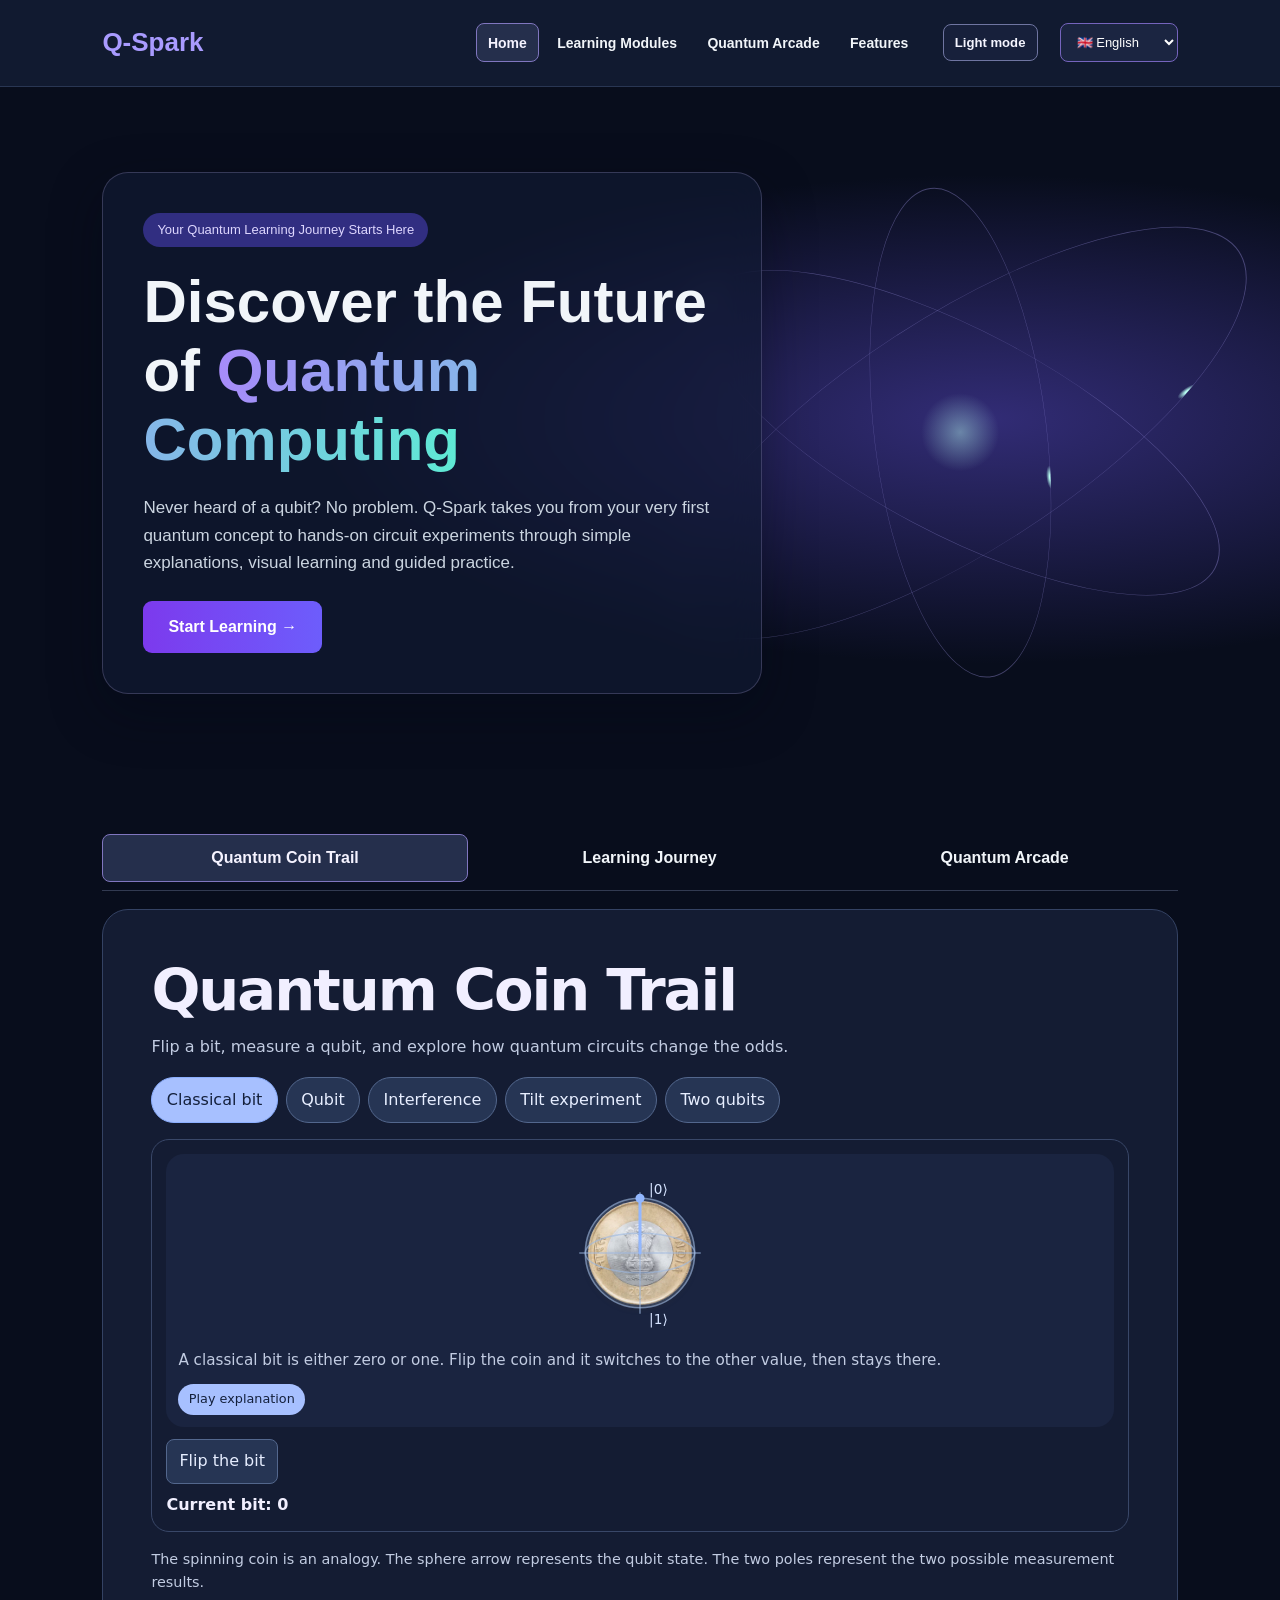
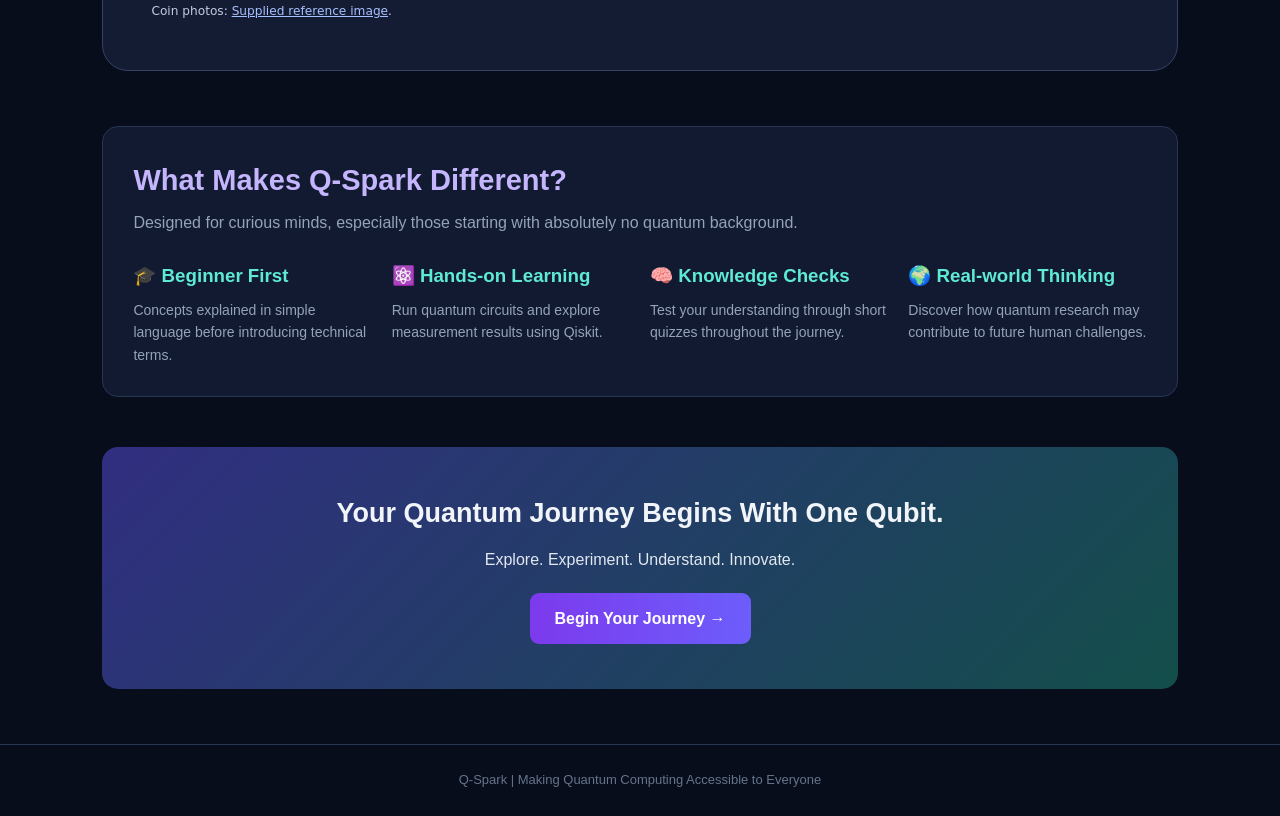
==== commit 188ef631: "Add narrated Quantum Coin Trail and improve app navigation" ====
--- a/frontend/index.html
+++ b/frontend/index.html
@@ -4,7 +4,7 @@
 <head>
 <meta charset="UTF-8">
 <meta name="viewport" content="width=device-width, initial-scale=1.0">
-<title>QubitQuest | Explore Quantum Computing</title>
+<title>Q-Spark | Explore Quantum Computing</title>
 
 <style>
 *{margin:0;padding:0;box-sizing:border-box}
@@ -96,21 +96,132 @@
 @media(max-width:900px){.arcade-grid{grid-template-columns:repeat(2,minmax(0,1fr))}}
 @media(max-width:700px){header{padding:20px 5%}.hero{padding:65px 6%}.container{width:90%}nav{gap:14px}.arcade-section{padding:22px}}
 @media(max-width:520px){.arcade-grid{grid-template-columns:1fr}.game-art{height:175px}.arcade-section{padding:18px}}
+/* Decorative motion sits behind the hero content. */
+#home {
+    --orbit-line: #b3a6ff57;
+    --orbit-light: #b8fff2;
+    --glass: #121a35a8;
+    --glass-edge: #cdc5ff35;
+    --glass-shadow: #02081660;
+    position: relative;
+    isolation: isolate;
+    overflow: hidden;
+    background: radial-gradient(ellipse at 77% 48%, #322c76, transparent 48%), #080d1c;
+}
+
+html[data-theme="light"] #home {
+    --orbit-line: #5047ad70;
+    --orbit-light: #266b9c;
+    --glass: #ffffffae;
+    --glass-edge: #ffffffd9;
+    --glass-shadow: #47408024;
+    background: radial-gradient(ellipse at 77% 48%, #c4c9f4, transparent 57%), #eef4fb;
+}
+
+#home .hero-content {
+    position: relative;
+    max-width: 660px;
+    padding: clamp(20px, 4vw, 40px);
+    border: 1px solid var(--glass-edge);
+    border-radius: 26px;
+    background: var(--glass);
+    box-shadow: 0 18px 52px var(--glass-shadow);
+    backdrop-filter: blur(16px);
+    -webkit-backdrop-filter: blur(16px);
+}
+
+.hero-orbits {
+    position: absolute;
+    z-index: -1;
+    top: 50%;
+    left: 75%;
+    width: clamp(270px, 52vw, 740px);
+    aspect-ratio: 1;
+    transform: translate(-50%, -50%);
+    pointer-events: none;
+}
+
+.hero-orbit {
+    --tilt: -33deg;
+    --phase: 15deg;
+    position: absolute;
+    inset: 0;
+    margin: auto;
+    height: 100%;
+    border: 1px solid var(--orbit-line);
+    border-radius: 50%;
+    transform: rotate(var(--tilt)) scaleY(.35);
+}
+
+.hero-orbit:nth-child(2) {
+    --tilt: 28deg;
+    --phase: 146deg;
+    width: 87%;
+    height: 87%;
+}
+
+.hero-orbit:nth-child(3) {
+    --tilt: 83deg;
+    --phase: 248deg;
+    width: 74%;
+    height: 74%;
+}
+
+.hero-orbit::before {
+    position: absolute;
+    inset: -1px;
+    transform: rotate(calc(var(--phase) + 125deg));
+    animation: hero-orbit-drift 22s linear infinite;
+    background: radial-gradient(circle at 50% 0%, var(--orbit-light) 0 3px, transparent 12px);
+    content: "";
+}
+
+.hero-core {
+    position: absolute;
+    inset: 44%;
+    border-radius: 50%;
+    background: radial-gradient(circle, var(--orbit-light), transparent 69%);
+    opacity: .43;
+}
+
+@keyframes hero-orbit-drift {
+    from { transform: rotate(var(--phase)); }
+    to { transform: rotate(calc(var(--phase) + 360deg)); }
+}
+
+@media (max-width: 900px) {
+    #home { padding-top: 128px; }
+    .hero-orbits {
+        top: 105px;
+        left: 73%;
+        width: clamp(265px, 55vw, 440px);
+    }
+    #home .hero-content { border-radius: 18px; }
+}
+
+@media (prefers-reduced-motion: reduce) {
+    .hero-orbit::before { animation: none; }
+}
 </style>
+<link rel="stylesheet" href="fundamentals/lesson.css">
+<link rel="stylesheet" href="theme.css">
+<link rel="stylesheet" href="home.css">
+<script src="theme.js"></script>
 </head>
 
 <body>
 
 <header>
-    <div class="logo">QubitQuest</div>
+    <a class="logo brand-home" href="index.html" aria-label="Q-Spark home">Q-Spark</a>
     <div class="header-right">
-        <nav>
+        <nav class="home-nav" aria-label="Site navigation">
             <a href="#home" data-i18n="navHome">Home</a>
             <a href="#modules" data-i18n="navModules">Learning Modules</a>
             <a href="#arcade" data-i18n="navArcade">Quantum Arcade</a>
             <a href="#features" data-i18n="navFeatures">Features</a>
         </nav>
 
+        <button type="button" class="theme-toggle">Light mode</button>
         <select class="language-select" id="languageSelect" aria-label="Choose language">
             <option value="en">🇬🇧 English</option>
             <option value="kn">🇮🇳 ಕನ್ನಡ</option>
@@ -121,39 +232,199 @@
 </header>
 
 <section class="hero" id="home">
+    <div class="hero-orbits" aria-hidden="true">
+        <span class="hero-orbit"></span>
+        <span class="hero-orbit"></span>
+        <span class="hero-orbit"></span>
+        <span class="hero-core"></span>
+    </div>
     <div class="hero-content">
         <span class="tag" data-i18n="heroTag">Your Quantum Learning Journey Starts Here</span>
         <h1>
             <span data-i18n="heroTitle">Discover the Future of</span>
             <span class="gradient" data-i18n="heroGradient">Quantum Computing</span>
         </h1>
-        <p data-i18n="heroDescription">Never heard of a qubit? No problem. QubitQuest takes you from your very first quantum concept to hands-on circuit experiments through simple explanations, visual learning and guided practice.</p>
+        <p data-i18n="heroDescription">Never heard of a qubit? No problem. Q-Spark takes you from your very first quantum concept to hands-on circuit experiments through simple explanations, visual learning and guided practice.</p>
         <a href="#modules" class="primary-button" data-i18n="startLearning">Start Learning →</a>
     </div>
 </section>
 
 <main class="container">
 
-<section class="stats">
-    <div class="stat-card"><h3>05</h3><p data-i18n="totalModules">Total Learning Modules</p></div>
-    <div class="stat-card"><h3 id="completedCount">0 / 5</h3><p data-i18n="completedModules">Completed Modules</p></div>
-    <div class="stat-card"><h3 id="overallPercentage">0%</h3><p data-i18n="overallCourseProgress">Overall Course Progress</p></div>
-    <div class="stat-card"><h3 id="nextModuleStat">Module 1</h3><p data-i18n="nextLearningStep">Next Learning Step</p></div>
-</section>
-
-<section class="overall-progress">
-    <div class="overall-heading">
-        <h3 data-i18n="learningJourney">Your Learning Journey</h3>
-        <span id="overallProgressLabel">0% Complete</span>
-    </div>
-    <div class="progress-track"><div class="progress-fill" id="overallProgressFill"></div></div>
-    <p class="progress-message" id="progressMessage" data-i18n="initialProgress">Your quantum journey is ready. Complete your first module to begin tracking your progress!</p>
-</section>
-
-<section id="modules">
+<div id="learn-tabs" class="home-tabs" role="tablist" aria-label="Explore Q-Spark">
+    <button type="button" role="tab" id="home-tab-coin" aria-controls="coin" aria-selected="true" data-home-label="coin">Quantum Coin Trail</button>
+    <button type="button" role="tab" id="home-tab-modules" aria-controls="modules" aria-selected="false" tabindex="-1" data-home-label="journey">Learning Journey</button>
+    <button type="button" role="tab" id="home-tab-arcade" aria-controls="arcade" aria-selected="false" tabindex="-1" data-home-label="arcade">Quantum Arcade</button>
+</div>
+
+<div id="coin" class="home-panel" role="tabpanel" aria-labelledby="home-tab-coin">
+    <section class="coin-lesson" aria-labelledby="coin-lesson-title">
+        <h2 id="coin-lesson-title" data-coin-copy="title">Quantum Coin Trail</h2>
+        <p data-coin-copy="intro"></p>
+        <div class="coin-tabs" role="tablist" aria-labelledby="coin-lesson-title">
+            <button type="button" role="tab" id="coin-tab-bit" aria-controls="coin-panel-bit" aria-selected="true" data-coin-copy="classical">Classical bit</button>
+            <button type="button" role="tab" id="coin-tab-qubit" aria-controls="coin-panel-qubit" aria-selected="false" tabindex="-1" data-coin-copy="quantum">Qubit</button>
+            <button type="button" role="tab" id="coin-tab-phase" aria-controls="coin-panel-phase" aria-selected="false" tabindex="-1" data-coin-copy="phase">Interference</button>
+            <button type="button" role="tab" id="coin-tab-experiment" aria-controls="coin-panel-experiment" aria-selected="false" tabindex="-1" data-coin-copy="experiment">Tilt experiment</button>
+            <button type="button" role="tab" id="coin-tab-pair" aria-controls="coin-panel-pair" aria-selected="false" tabindex="-1" data-coin-copy="pair">Two qubits</button>
+        </div>
+        <audio preload="none"></audio>
+        <div class="coin-labs">
+            <section class="coin-lab" role="tabpanel" id="coin-panel-bit" aria-labelledby="coin-tab-bit">
+                <div class="coin-step">
+                    <span class="coin-art" aria-hidden="true">
+                        <svg class="coin-sphere" viewBox="0 0 104 104">
+                            <circle class="grid" cx="52" cy="52" r="36"/>
+                            <ellipse class="grid" cx="52" cy="52" rx="36" ry="13"/>
+                            <path class="grid" d="M52 12v80 M12 52h80"/>
+                            <text x="58" y="13">|0⟩</text>
+                            <text x="58" y="99">|1⟩</text>
+                            <g class="coin-state coin-state-flip"><line class="vector" x1="52" y1="52" x2="52" y2="16"/>
+                            <circle class="point" cx="52" cy="16" r="3"/></g>
+                        </svg>
+                        <span class="coin-disc coin-flip"><span class="coin-face coin-heads"></span><span class="coin-face coin-tails"></span></span>
+                    </span>
+                    <p class="coin-caption"></p>
+                    <button type="button" class="coin-play"></button>
+                    <span class="coin-audio-status" role="status"></span>
+                </div>
+                <button type="button" class="coin-action" data-coin-copy="flip" id="classical-flip">Flip the bit</button>
+                <output id="classical-outcome" class="coin-outcome" aria-live="polite"></output>
+            </section>
+            <section class="coin-lab" role="tabpanel" id="coin-panel-qubit" aria-labelledby="coin-tab-qubit" hidden>
+                <div class="coin-step">
+                    <span class="coin-art" aria-hidden="true">
+                        <svg class="coin-sphere" viewBox="0 0 104 104">
+                            <circle class="grid" cx="52" cy="52" r="36"/>
+                            <ellipse class="grid" cx="52" cy="52" rx="36" ry="13"/>
+                            <path class="grid" d="M52 12v80 M12 52h80"/>
+                            <text x="58" y="13">|0⟩</text>
+                            <text x="58" y="99">|1⟩</text>
+                            <g class="coin-state coin-state-spin"><line class="vector" x1="52" y1="52" x2="88" y2="52"/>
+                            <path class="point" d="M88 52l-7-4v8z"/></g>
+                        </svg>
+                        <span class="coin-disc coin-spin"><span class="coin-face coin-heads"></span><span class="coin-face coin-tails"></span></span>
+                    </span>
+                    <p class="coin-caption"></p>
+                    <button type="button" class="coin-play"></button>
+                    <span class="coin-audio-status" role="status"></span>
+                </div>
+                <div class="coin-controls">
+                    <button type="button" class="coin-action" data-coin-copy="measure" id="qubit-measure">Measure once</button>
+                    <button type="button" class="coin-action" data-coin-copy="reset" id="qubit-reset" disabled>Prepare again</button>
+                </div>
+                <p class="coin-odds">0: 50% · 1: 50%</p>
+                <output id="qubit-outcome" class="coin-outcome" aria-live="polite"></output>
+            </section>
+            <section class="coin-lab" role="tabpanel" id="coin-panel-phase" aria-labelledby="coin-tab-phase" hidden>
+                <div class="coin-step">
+                    <span class="coin-art" aria-hidden="true">
+                        <svg class="coin-sphere" viewBox="0 0 104 104">
+                            <circle class="grid" cx="52" cy="52" r="36"/>
+                            <ellipse class="grid" cx="52" cy="52" rx="36" ry="13"/>
+                            <path class="grid" d="M52 12v80 M12 52h80"/>
+                            <text x="58" y="13">|0⟩</text>
+                            <text x="58" y="99">|1⟩</text>
+                            <g class="coin-state coin-state-spin"><line class="vector" x1="52" y1="52" x2="88" y2="52"/>
+                            <path class="point" d="M88 52l-7-4v8z"/></g>
+                        </svg>
+                        <span class="coin-disc coin-spin"><span class="coin-face coin-heads"></span><span class="coin-face coin-tails"></span></span>
+                    </span>
+                    <p class="coin-caption"></p>
+                    <button type="button" class="coin-play"></button>
+                    <span class="coin-audio-status" role="status"></span>
+                </div>
+                <div class="coin-controls">
+                    <button type="button" class="coin-action" data-phase="HXH" data-coin-copy="keepPhase">Keep phase</button>
+                    <button type="button" class="coin-action" data-phase="Z" data-coin-copy="flipPhase">Flip phase</button>
+                </div>
+                <p class="coin-odds" data-coin-copy="phaseHint"></p>
+                <output id="phase-outcome" class="coin-outcome" aria-live="polite"></output>
+            </section>
+            <section class="coin-lab" role="tabpanel" id="coin-panel-experiment" aria-labelledby="coin-tab-experiment" hidden>
+                <div class="coin-step">
+                    <span class="coin-art" aria-hidden="true">
+                        <svg class="coin-sphere" viewBox="0 0 104 104">
+                            <circle class="grid" cx="52" cy="52" r="36"/>
+                            <ellipse class="grid" cx="52" cy="52" rx="36" ry="13"/>
+                            <path class="grid" d="M52 12v80 M12 52h80"/>
+                            <text x="58" y="13">|0⟩</text>
+                            <text x="58" y="99">|1⟩</text>
+                            <g class="coin-state coin-state-tilt"><line class="vector" x1="52" y1="52" x2="88" y2="52"/>
+                            <circle class="point" cx="88" cy="52" r="3"/></g>
+                        </svg>
+                        <span class="coin-disc coin-spin"><span class="coin-face coin-heads"></span><span class="coin-face coin-tails"></span></span>
+                    </span>
+                    <p class="coin-caption"></p>
+                    <button type="button" class="coin-play"></button>
+                    <span class="coin-audio-status" role="status"></span>
+                </div>
+                <div class="coin-experiment">
+                    <label for="coin-preparation" data-coin-copy="prepare">Set the tilt</label>
+                    <input id="coin-preparation" type="range" min="0" max="180" step="5" value="90">
+                    <p id="coin-odds" class="coin-odds" aria-live="polite"></p>
+                    <p class="coin-odds" data-coin-copy="faces"></p>
+                    <div class="coin-controls">
+                        <button type="button" class="coin-action" data-coin-copy="measure" id="coin-measure-once">Measure once</button>
+                        <button type="button" class="coin-action" data-coin-copy="sample" id="coin-sample">Run 100 measurements</button>
+                    </div>
+                    <output id="quantum-outcome" class="coin-outcome" aria-live="polite"></output>
+                </div>
+            </section>
+            <section class="coin-lab" role="tabpanel" id="coin-panel-pair" aria-labelledby="coin-tab-pair" hidden>
+                <div class="coin-step">
+                    <div class="coin-pair" aria-hidden="true">
+                        <span class="coin-art" aria-hidden="true">
+                        <svg class="coin-sphere" viewBox="0 0 104 104">
+                            <circle class="grid" cx="52" cy="52" r="36"/>
+                            <ellipse class="grid" cx="52" cy="52" rx="36" ry="13"/>
+                            <path class="grid" d="M52 12v80 M12 52h80"/>
+                            <text x="58" y="13">|0⟩</text>
+                            <text x="58" y="99">|1⟩</text>
+                            <g class="coin-state coin-state-spin"><line class="vector" x1="52" y1="52" x2="88" y2="52"/>
+                            <path class="point" d="M88 52l-7-4v8z"/></g>
+                        </svg>
+                        <span class="coin-disc coin-spin"><span class="coin-face coin-heads"></span><span class="coin-face coin-tails"></span></span>
+                    </span>
+                        <span class="coin-art" aria-hidden="true">
+                        <svg class="coin-sphere" viewBox="0 0 104 104">
+                            <circle class="grid" cx="52" cy="52" r="36"/>
+                            <ellipse class="grid" cx="52" cy="52" rx="36" ry="13"/>
+                            <path class="grid" d="M52 12v80 M12 52h80"/>
+                            <text x="58" y="13">|0⟩</text>
+                            <text x="58" y="99">|1⟩</text>
+                            <g class="coin-state coin-state-spin"><line class="vector" x1="52" y1="52" x2="88" y2="52"/>
+                            <path class="point" d="M88 52l-7-4v8z"/></g>
+                        </svg>
+                        <span class="coin-disc coin-spin"><span class="coin-face coin-heads"></span><span class="coin-face coin-tails"></span></span>
+                    </span>
+                    </div>
+                    <p class="coin-caption"></p>
+                    <button type="button" class="coin-play"></button>
+                    <span class="coin-audio-status" role="status"></span>
+                </div>
+                <div class="coin-controls">
+                    <button type="button" class="coin-action" data-coin-copy="pairOnce" id="coin-pair-once">Measure one pair</button>
+                    <button type="button" class="coin-action" data-coin-copy="pairRun" id="coin-pair-run">Measure 100 pairs</button>
+                    <a class="coin-action" href="linked-dice.html" data-coin-copy="dice">Try Linked Dice</a>
+                </div>
+                <output id="pair-outcome" class="coin-outcome" aria-live="polite"></output>
+            </section>
+        </div>
+        <p data-coin-copy="note"></p>
+        <p class="coin-credit">Coin photos: <a href="fundamentals/coin-credits.html">Supplied reference image</a>.</p>
+    </section>
+</div>
+
+<section id="modules" class="home-panel" role="tabpanel" aria-labelledby="home-tab-modules" hidden>
     <div class="section-heading">
         <h2 data-i18n="exploreJourney">Explore Your Learning Journey</h2>
         <p data-i18n="fiveModules">Five carefully structured modules. One step at a time.</p>
+    </div>
+
+    <div class="journey-progress">
+        <p id="progressMessage"></p>
+        <a href="module1.html" class="primary-button" id="continueButton">Start learning →</a>
     </div>
 
     <div class="module-grid">
@@ -219,13 +490,7 @@
     </div>
 </section>
 
-<section class="next-step">
-    <h2 id="nextStepTitle">Ready to begin your quantum journey? 🚀</h2>
-    <p id="nextStepDescription">Start with Module 1 and discover the fascinating world of quantum computing.</p>
-    <a href="module1.html" class="primary-button" id="continueButton">Begin Module 1 →</a>
-</section>
-
-<section class="arcade-section" id="arcade">
+<section class="arcade-section home-panel" id="arcade" role="tabpanel" aria-labelledby="home-tab-arcade" hidden>
     <div class="arcade-top">
         <span class="arcade-label" data-i18n="arcadeLabel">✦ INTERACTIVE QUANTUM ZONE</span>
         <span class="arcade-live" data-i18n="arcadeLive">● 3 EXPERIMENTS AVAILABLE</span>
@@ -281,7 +546,7 @@
 
 <section class="feature-section" id="features">
     <div class="section-heading">
-        <h2 data-i18n="differentTitle">What Makes QubitQuest Different?</h2>
+        <h2 data-i18n="differentTitle">What Makes Q-Spark Different?</h2>
         <p data-i18n="differentDesc">Designed for curious minds, especially those starting with absolutely no quantum background.</p>
     </div>
     <div class="feature-grid">
@@ -312,7 +577,7 @@
 
 </main>
 
-<footer data-i18n="footer">QubitQuest | Making Quantum Computing Accessible to Everyone</footer>
+<footer data-i18n="footer">Q-Spark | Making Quantum Computing Accessible to Everyone</footer>
 
 <script>
 const PROGRESS_KEY = "qubitquestProgress";
@@ -322,7 +587,7 @@
 en: {
 navHome:"Home",navModules:"Learning Modules",navArcade:"Quantum Arcade",navFeatures:"Features",
 heroTag:"Your Quantum Learning Journey Starts Here",heroTitle:"Discover the Future of",heroGradient:"Quantum Computing",
-heroDescription:"Never heard of a qubit? No problem. QubitQuest takes you from your very first quantum concept to hands-on circuit experiments through simple explanations, visual learning and guided practice.",
+heroDescription:"Never heard of a qubit? No problem. Q-Spark takes you from your very first quantum concept to hands-on circuit experiments through simple explanations, visual learning and guided practice.",
 startLearning:"Start Learning →",totalModules:"Total Learning Modules",completedModules:"Completed Modules",overallCourseProgress:"Overall Course Progress",nextLearningStep:"Next Learning Step",
 learningJourney:"Your Learning Journey",initialProgress:"Your quantum journey is ready. Complete your first module to begin tracking your progress!",
 exploreJourney:"Explore Your Learning Journey",fiveModules:"Five carefully structured modules. One step at a time.",moduleProgress:"Module Progress",
@@ -333,7 +598,7 @@
 module5Title:"Quantum for Humanity",module5Desc:"Explore healthcare, sustainability, ethical innovation and responsible technology.",
 notCompleted:"Not completed",completed:"✓ Successfully completed",exploreModule:"Explore Module →",reviewModule:"✓ Review Module →",
 readyTitle:"Ready to begin your quantum journey? 🚀",readyDesc:"Start with Module 1 and discover the fascinating world of quantum computing.",
-continueTitle:"Continue Your Quantum Journey! 🚀",allDoneTitle:"Congratulations! You've Completed QubitQuest! 🎉",
+continueTitle:"Continue learning →",allDoneTitle:"Congratulations! You've Completed Q-Spark! 🎉",
 arcadeLabel:"✦ INTERACTIVE QUANTUM ZONE",arcadeLive:"● 3 EXPERIMENTS AVAILABLE",welcomeArcade:"Welcome to the",quantumArcade:"Quantum Arcade",
 arcadeDescription:"Learning quantum computing doesn't have to stop at theory. Enter the arcade, experiment with real quantum circuits, and discover the fascinating behaviour of qubits through interactive games powered by Qiskit.",
 experiment1:"EXPERIMENT 01",experiment2:"EXPERIMENT 02",experiment3:"EXPERIMENT 03",
@@ -344,16 +609,16 @@
 treasureHunt:"Quantum Treasure Hunt",treasureDesc:"Four mysterious locations. One hidden treasure. Use Grover's quantum search algorithm to find the marked location and reveal the treasure.",
 groverSearch:"GROVER'S SEARCH",findTreasure:"FIND THE TREASURE →",
 poweredBy:"Powered by",learnExperiment:"Learn quantum concepts by experimenting.",
-differentTitle:"What Makes QubitQuest Different?",differentDesc:"Designed for curious minds, especially those starting with absolutely no quantum background.",
+differentTitle:"What Makes Q-Spark Different?",differentDesc:"Designed for curious minds, especially those starting with absolutely no quantum background.",
 beginnerFirst:"🎓 Beginner First",beginnerDesc:"Concepts explained in simple language before introducing technical terms.",
 handsOn:"⚛️ Hands-on Learning",handsOnDesc:"Run quantum circuits and explore measurement results using Qiskit.",
 knowledgeChecks:"🧠 Knowledge Checks",knowledgeDesc:"Test your understanding through short quizzes throughout the journey.",
 realWorld:"🌍 Real-world Thinking",realWorldDesc:"Discover how quantum research may contribute to future human challenges.",
 finalTitle:"Your Quantum Journey Begins With One Qubit.",finalDesc:"Explore. Experiment. Understand. Innovate.",beginJourney:"Begin Your Journey →",
-footer:"QubitQuest | Making Quantum Computing Accessible to Everyone",
+footer:"Q-Spark | Making Quantum Computing Accessible to Everyone",
 progressLabel:"% Complete",initialStep:"Module",beginModule:"Begin Module",continueModule:"Continue to Module",reviewFinal:"Review Final Module →",
 progressFirst:"Your quantum journey is ready. Complete your first module to begin tracking your progress!",
-progressSome:"Amazing progress! You have completed {done} out of {total} modules. Keep going!",
+progressSome:"{done} of {total} lessons complete",
 progressAll:"Incredible achievement! All five learning modules are completed. Your quantum learning journey is complete!",
 allModulesDesc:"You've successfully completed all five learning modules. Keep exploring, experimenting and learning quantum computing."
 },
@@ -361,7 +626,7 @@
 kn: {
 navHome:"ಮುಖಪುಟ",navModules:"ಕಲಿಕಾ ಘಟಕಗಳು",navArcade:"ಕ್ವಾಂಟಮ್ ಆಟದ ವಲಯ",navFeatures:"ವೈಶಿಷ್ಟ್ಯಗಳು",
 heroTag:"ನಿಮ್ಮ ಕ್ವಾಂಟಮ್ ಕಲಿಕೆಯ ಪ್ರಯಾಣ ಇಲ್ಲಿಂದ ಪ್ರಾರಂಭವಾಗುತ್ತದೆ",heroTitle:"ಭವಿಷ್ಯವನ್ನು ಅನ್ವೇಷಿಸಿ",heroGradient:"ಕ್ವಾಂಟಮ್ ಕಂಪ್ಯೂಟಿಂಗ್",
-heroDescription:"ಕ್ಯೂಬಿಟ್ ಬಗ್ಗೆ ಕೇಳಿಲ್ಲವೇ? ಚಿಂತಿಸಬೇಡಿ. ಸರಳ ವಿವರಣೆಗಳು, ದೃಶ್ಯ ಕಲಿಕೆ ಮತ್ತು ಮಾರ್ಗದರ್ಶಿತ ಅಭ್ಯಾಸದ ಮೂಲಕ QubitQuest ನಿಮ್ಮನ್ನು ಮೊದಲ ಕ್ವಾಂಟಮ್ ಪರಿಕಲ್ಪನೆಯಿಂದ ಪ್ರಾಯೋಗಿಕ ಸರ್ಕ್ಯೂಟ್ ಪ್ರಯೋಗಗಳವರೆಗೆ ಕರೆದೊಯ್ಯುತ್ತದೆ.",
+heroDescription:"ಕ್ಯೂಬಿಟ್ ಬಗ್ಗೆ ಕೇಳಿಲ್ಲವೇ? ಚಿಂತಿಸಬೇಡಿ. ಸರಳ ವಿವರಣೆಗಳು, ದೃಶ್ಯ ಕಲಿಕೆ ಮತ್ತು ಮಾರ್ಗದರ್ಶಿತ ಅಭ್ಯಾಸದ ಮೂಲಕ Q-Spark ನಿಮ್ಮನ್ನು ಮೊದಲ ಕ್ವಾಂಟಮ್ ಪರಿಕಲ್ಪನೆಯಿಂದ ಪ್ರಾಯೋಗಿಕ ಸರ್ಕ್ಯೂಟ್ ಪ್ರಯೋಗಗಳವರೆಗೆ ಕರೆದೊಯ್ಯುತ್ತದೆ.",
 startLearning:"ಕಲಿಕೆ ಪ್ರಾರಂಭಿಸಿ →",totalModules:"ಒಟ್ಟು ಕಲಿಕಾ ಘಟಕಗಳು",completedModules:"ಪೂರ್ಣಗೊಳಿಸಿದ ಘಟಕಗಳು",overallCourseProgress:"ಒಟ್ಟು ಕೋರ್ಸ್ ಪ್ರಗತಿ",nextLearningStep:"ಮುಂದಿನ ಕಲಿಕಾ ಹಂತ",
 learningJourney:"ನಿಮ್ಮ ಕಲಿಕೆಯ ಪ್ರಯಾಣ",initialProgress:"ನಿಮ್ಮ ಕ್ವಾಂಟಮ್ ಪ್ರಯಾಣ ಸಿದ್ಧವಾಗಿದೆ. ಪ್ರಗತಿಯನ್ನು ದಾಖಲಿಸಲು ಮೊದಲ ಘಟಕವನ್ನು ಪೂರ್ಣಗೊಳಿಸಿ!",
 exploreJourney:"ನಿಮ್ಮ ಕಲಿಕೆಯ ಪ್ರಯಾಣವನ್ನು ಅನ್ವೇಷಿಸಿ",fiveModules:"ಐದು ಕ್ರಮಬದ್ಧ ಕಲಿಕಾ ಘಟಕಗಳು. ಒಂದೊಂದೇ ಹೆಜ್ಜೆಯಾಗಿ.",moduleProgress:"ಘಟಕದ ಪ್ರಗತಿ",
@@ -372,7 +637,7 @@
 module5Title:"ಮಾನವಕುಲಕ್ಕಾಗಿ ಕ್ವಾಂಟಮ್ ತಂತ್ರಜ್ಞಾನ",module5Desc:"ಆರೋಗ್ಯ ರಕ್ಷಣೆ, ಸುಸ್ಥಿರತೆ, ನೈತಿಕ ನಾವೀನ್ಯತೆ ಮತ್ತು ಜವಾಬ್ದಾರಿಯುತ ತಂತ್ರಜ್ಞಾನವನ್ನು ಅನ್ವೇಷಿಸಿ.",
 notCompleted:"ಇನ್ನೂ ಪೂರ್ಣಗೊಂಡಿಲ್ಲ",completed:"✓ ಯಶಸ್ವಿಯಾಗಿ ಪೂರ್ಣಗೊಂಡಿದೆ",exploreModule:"ಘಟಕವನ್ನು ಅನ್ವೇಷಿಸಿ →",reviewModule:"✓ ಘಟಕವನ್ನು ಮತ್ತೆ ನೋಡಿ →",
 readyTitle:"ನಿಮ್ಮ ಕ್ವಾಂಟಮ್ ಪ್ರಯಾಣ ಪ್ರಾರಂಭಿಸಲು ಸಿದ್ಧರಿದ್ದೀರಾ? 🚀",readyDesc:"ಘಟಕ 1 ರಿಂದ ಪ್ರಾರಂಭಿಸಿ ಕ್ವಾಂಟಮ್ ಕಂಪ್ಯೂಟಿಂಗ್‌ನ ಅದ್ಭುತ ಜಗತ್ತನ್ನು ತಿಳಿಯಿರಿ.",
-continueTitle:"ನಿಮ್ಮ ಕ್ವಾಂಟಮ್ ಪ್ರಯಾಣವನ್ನು ಮುಂದುವರಿಸಿ! 🚀",allDoneTitle:"ಅಭಿನಂದನೆಗಳು! ನೀವು QubitQuest ಪೂರ್ಣಗೊಳಿಸಿದ್ದೀರಿ! 🎉",
+continueTitle:"ಕಲಿಕೆಯನ್ನು ಮುಂದುವರಿಸಿ →",allDoneTitle:"ಅಭಿನಂದನೆಗಳು! ನೀವು Q-Spark ಪೂರ್ಣಗೊಳಿಸಿದ್ದೀರಿ! 🎉",
 arcadeLabel:"✦ ಸಂವಾದಾತ್ಮಕ ಕ್ವಾಂಟಮ್ ವಲಯ",arcadeLive:"● 3 ಪ್ರಯೋಗಗಳು ಲಭ್ಯವಿವೆ",welcomeArcade:"ಇದಕ್ಕೆ ಸ್ವಾಗತ",quantumArcade:"ಕ್ವಾಂಟಮ್ ಆಟದ ವಲಯ",
 arcadeDescription:"ಕ್ವಾಂಟಮ್ ಕಂಪ್ಯೂಟಿಂಗ್ ಕಲಿಕೆ ಕೇವಲ ಸಿದ್ಧಾಂತಕ್ಕೆ ಸೀಮಿತವಾಗಿರಬೇಕಿಲ್ಲ. ಆಟದ ವಲಯಕ್ಕೆ ಪ್ರವೇಶಿಸಿ, ನೈಜ ಕ್ವಾಂಟಮ್ ಸರ್ಕ್ಯೂಟ್‌ಗಳೊಂದಿಗೆ ಪ್ರಯೋಗ ಮಾಡಿ ಮತ್ತು Qiskit ಆಧಾರಿತ ಸಂವಾದಾತ್ಮಕ ಆಟಗಳ ಮೂಲಕ ಕ್ಯೂಬಿಟ್‌ಗಳ ಅದ್ಭುತ ವರ್ತನೆಯನ್ನು ಕಂಡುಹಿಡಿಯಿರಿ.",
 experiment1:"ಪ್ರಯೋಗ 01",experiment2:"ಪ್ರಯೋಗ 02",experiment3:"ಪ್ರಯೋಗ 03",
@@ -383,16 +648,16 @@
 treasureHunt:"ಕ್ವಾಂಟಮ್ ನಿಧಿ ಹುಡುಕಾಟ",treasureDesc:"ನಾಲ್ಕು ರಹಸ್ಯ ಸ್ಥಳಗಳು. ಒಂದು ಗುಪ್ತ ನಿಧಿ. ಗುರುತಿಸಲಾದ ಸ್ಥಳವನ್ನು ಕಂಡುಹಿಡಿಯಲು Grover ನ ಕ್ವಾಂಟಮ್ ಹುಡುಕಾಟ ಅಲ್ಗಾರಿದಮ್ ಬಳಸಿ.",
 groverSearch:"GROVER ಹುಡುಕಾಟ",findTreasure:"ನಿಧಿಯನ್ನು ಹುಡುಕಿ →",
 poweredBy:"ತಂತ್ರಜ್ಞಾನ:",learnExperiment:"ಪ್ರಯೋಗಗಳ ಮೂಲಕ ಕ್ವಾಂಟಮ್ ಪರಿಕಲ್ಪನೆಗಳನ್ನು ಕಲಿಯಿರಿ.",
-differentTitle:"QubitQuest ಅನ್ನು ವಿಭಿನ್ನವಾಗಿಸುವುದು ಏನು?",differentDesc:"ವಿಶೇಷವಾಗಿ ಕ್ವಾಂಟಮ್ ಹಿನ್ನೆಲೆ ಇಲ್ಲದ ಕುತೂಹಲಭರಿತ ಕಲಿಕಾರ್ಥಿಗಳಿಗಾಗಿ ವಿನ್ಯಾಸಗೊಳಿಸಲಾಗಿದೆ.",
+differentTitle:"Q-Spark ಅನ್ನು ವಿಭಿನ್ನವಾಗಿಸುವುದು ಏನು?",differentDesc:"ವಿಶೇಷವಾಗಿ ಕ್ವಾಂಟಮ್ ಹಿನ್ನೆಲೆ ಇಲ್ಲದ ಕುತೂಹಲಭರಿತ ಕಲಿಕಾರ್ಥಿಗಳಿಗಾಗಿ ವಿನ್ಯಾಸಗೊಳಿಸಲಾಗಿದೆ.",
 beginnerFirst:"🎓 ಆರಂಭಿಕರಿಗೆ ಆದ್ಯತೆ",beginnerDesc:"ತಾಂತ್ರಿಕ ಪದಗಳನ್ನು ಪರಿಚಯಿಸುವ ಮೊದಲು ಪರಿಕಲ್ಪನೆಗಳನ್ನು ಸರಳ ಭಾಷೆಯಲ್ಲಿ ವಿವರಿಸಲಾಗಿದೆ.",
 handsOn:"⚛️ ಪ್ರಾಯೋಗಿಕ ಕಲಿಕೆ",handsOnDesc:"ಕ್ವಾಂಟಮ್ ಸರ್ಕ್ಯೂಟ್‌ಗಳನ್ನು ಚಲಾಯಿಸಿ ಮತ್ತು Qiskit ಬಳಸಿ ಅಳತೆಯ ಫಲಿತಾಂಶಗಳನ್ನು ಅನ್ವೇಷಿಸಿ.",
 knowledgeChecks:"🧠 ಜ್ಞಾನ ಪರೀಕ್ಷೆಗಳು",knowledgeDesc:"ನಿಮ್ಮ ಕಲಿಕೆಯ ಪ್ರಯಾಣದ ವಿವಿಧ ಹಂತಗಳಲ್ಲಿ ಸಣ್ಣ ರಸಪ್ರಶ್ನೆಗಳ ಮೂಲಕ ತಿಳುವಳಿಕೆಯನ್ನು ಪರೀಕ್ಷಿಸಿ.",
 realWorld:"🌍 ನೈಜ ಜಗತ್ತಿನ ಅನ್ವಯಗಳು",realWorldDesc:"ಭವಿಷ್ಯದ ಮಾನವ ಸವಾಲುಗಳಿಗೆ ಕ್ವಾಂಟಮ್ ಸಂಶೋಧನೆ ಹೇಗೆ ಸಹಾಯ ಮಾಡಬಹುದು ಎಂದು ತಿಳಿಯಿರಿ.",
 finalTitle:"ನಿಮ್ಮ ಕ್ವಾಂಟಮ್ ಪ್ರಯಾಣ ಒಂದು ಕ್ಯೂಬಿಟ್‌ನಿಂದ ಪ್ರಾರಂಭವಾಗುತ್ತದೆ.",finalDesc:"ಅನ್ವೇಷಿಸಿ. ಪ್ರಯೋಗಿಸಿ. ಅರ್ಥಮಾಡಿಕೊಳ್ಳಿ. ನಾವೀನ್ಯತೆ ತಂದುಕೊಡಿ.",beginJourney:"ನಿಮ್ಮ ಪ್ರಯಾಣ ಪ್ರಾರಂಭಿಸಿ →",
-footer:"QubitQuest | ಕ್ವಾಂಟಮ್ ಕಂಪ್ಯೂಟಿಂಗ್ ಅನ್ನು ಎಲ್ಲರಿಗೂ ಸುಲಭಗೊಳಿಸುವುದು",
+footer:"Q-Spark | ಕ್ವಾಂಟಮ್ ಕಂಪ್ಯೂಟಿಂಗ್ ಅನ್ನು ಎಲ್ಲರಿಗೂ ಸುಲಭಗೊಳಿಸುವುದು",
 progressLabel:"% ಪೂರ್ಣ",initialStep:"ಘಟಕ",beginModule:"ಘಟಕ ಪ್ರಾರಂಭಿಸಿ",continueModule:"ಘಟಕಕ್ಕೆ ಮುಂದುವರಿಯಿರಿ",reviewFinal:"ಕೊನೆಯ ಘಟಕವನ್ನು ಮತ್ತೆ ನೋಡಿ →",
 progressFirst:"ನಿಮ್ಮ ಕ್ವಾಂಟಮ್ ಪ್ರಯಾಣ ಸಿದ್ಧವಾಗಿದೆ. ಪ್ರಗತಿಯನ್ನು ದಾಖಲಿಸಲು ಮೊದಲ ಘಟಕವನ್ನು ಪೂರ್ಣಗೊಳಿಸಿ!",
-progressSome:"ಅದ್ಭುತ ಪ್ರಗತಿ! ನೀವು {total} ಘಟಕಗಳಲ್ಲಿ {done} ಅನ್ನು ಪೂರ್ಣಗೊಳಿಸಿದ್ದೀರಿ. ಮುಂದುವರಿಯಿರಿ!",
+progressSome:"{total} ಪಾಠಗಳಲ್ಲಿ {done} ಪೂರ್ಣಗೊಂಡಿವೆ",
 progressAll:"ಅದ್ಭುತ ಸಾಧನೆ! ಎಲ್ಲಾ ಐದು ಕಲಿಕಾ ಘಟಕಗಳು ಪೂರ್ಣಗೊಂಡಿವೆ. ನಿಮ್ಮ ಕ್ವಾಂಟಮ್ ಕಲಿಕೆಯ ಪ್ರಯಾಣ ಸಂಪೂರ್ಣವಾಗಿದೆ!",
 allModulesDesc:"ನೀವು ಎಲ್ಲಾ ಐದು ಕಲಿಕಾ ಘಟಕಗಳನ್ನು ಯಶಸ್ವಿಯಾಗಿ ಪೂರ್ಣಗೊಳಿಸಿದ್ದೀರಿ. ಕ್ವಾಂಟಮ್ ಕಂಪ್ಯೂಟಿಂಗ್ ಅನ್ನು ಅನ್ವೇಷಿಸಿ, ಪ್ರಯೋಗಿಸಿ ಮತ್ತು ಕಲಿಯುತ್ತಿರಿ."
 },
@@ -400,7 +665,7 @@
 hi: {
 navHome:"होम",navModules:"शिक्षण मॉड्यूल",navArcade:"क्वांटम आर्केड",navFeatures:"विशेषताएँ",
 heroTag:"आपकी क्वांटम सीखने की यात्रा यहाँ से शुरू होती है",heroTitle:"भविष्य की खोज करें",heroGradient:"क्वांटम कंप्यूटिंग",
-heroDescription:"क्या आपने कभी Qubit के बारे में नहीं सुना? कोई बात नहीं। QubitQuest आपको सरल व्याख्याओं, दृश्य शिक्षण और निर्देशित अभ्यास के माध्यम से पहली क्वांटम अवधारणा से लेकर व्यावहारिक सर्किट प्रयोगों तक ले जाता है।",
+heroDescription:"क्या आपने कभी Qubit के बारे में नहीं सुना? कोई बात नहीं। Q-Spark आपको सरल व्याख्याओं, दृश्य शिक्षण और निर्देशित अभ्यास के माध्यम से पहली क्वांटम अवधारणा से लेकर व्यावहारिक सर्किट प्रयोगों तक ले जाता है।",
 startLearning:"सीखना शुरू करें →",totalModules:"कुल शिक्षण मॉड्यूल",completedModules:"पूरे किए गए मॉड्यूल",overallCourseProgress:"कुल पाठ्यक्रम प्रगति",nextLearningStep:"अगला सीखने का चरण",
 learningJourney:"आपकी सीखने की यात्रा",initialProgress:"आपकी क्वांटम यात्रा तैयार है। अपनी प्रगति दर्ज करना शुरू करने के लिए पहला मॉड्यूल पूरा करें!",
 exploreJourney:"अपनी सीखने की यात्रा देखें",fiveModules:"पाँच सुव्यवस्थित मॉड्यूल। एक समय में एक कदम।",moduleProgress:"मॉड्यूल की प्रगति",
@@ -411,7 +676,7 @@
 module5Title:"मानवता के लिए क्वांटम तकनीक",module5Desc:"स्वास्थ्य सेवा, स्थिरता, नैतिक नवाचार और जिम्मेदार तकनीक के बारे में जानें।",
 notCompleted:"अभी पूरा नहीं हुआ",completed:"✓ सफलतापूर्वक पूरा हुआ",exploreModule:"मॉड्यूल देखें →",reviewModule:"✓ मॉड्यूल दोबारा देखें →",
 readyTitle:"अपनी क्वांटम यात्रा शुरू करने के लिए तैयार हैं? 🚀",readyDesc:"मॉड्यूल 1 से शुरुआत करें और क्वांटम कंप्यूटिंग की अद्भुत दुनिया को जानें।",
-continueTitle:"अपनी क्वांटम यात्रा जारी रखें! 🚀",allDoneTitle:"बधाई हो! आपने QubitQuest पूरा कर लिया! 🎉",
+continueTitle:"सीखना जारी रखें →",allDoneTitle:"बधाई हो! आपने Q-Spark पूरा कर लिया! 🎉",
 arcadeLabel:"✦ इंटरैक्टिव क्वांटम ज़ोन",arcadeLive:"● 3 प्रयोग उपलब्ध हैं",welcomeArcade:"स्वागत है",quantumArcade:"क्वांटम आर्केड",
 arcadeDescription:"क्वांटम कंप्यूटिंग सीखना केवल सिद्धांत तक सीमित नहीं है। आर्केड में आएँ, वास्तविक क्वांटम सर्किट के साथ प्रयोग करें और Qiskit से चलने वाले इंटरैक्टिव खेलों के माध्यम से Qubits के रोचक व्यवहार को समझें।",
 experiment1:"प्रयोग 01",experiment2:"प्रयोग 02",experiment3:"प्रयोग 03",
@@ -422,16 +687,16 @@
 treasureHunt:"क्वांटम खजाने की खोज",treasureDesc:"चार रहस्यमय स्थान। एक छिपा हुआ खजाना। छिपे स्थान को खोजने के लिए Grover के क्वांटम सर्च एल्गोरिदम का उपयोग करें।",
 groverSearch:"GROVER सर्च",findTreasure:"खजाना खोजें →",
 poweredBy:"द्वारा संचालित",learnExperiment:"प्रयोग करके क्वांटम अवधारणाएँ सीखें।",
-differentTitle:"QubitQuest को अलग क्या बनाता है?",differentDesc:"जिज्ञासु लोगों के लिए बनाया गया है, विशेषकर उन लोगों के लिए जिन्हें क्वांटम की कोई पूर्व जानकारी नहीं है।",
+differentTitle:"Q-Spark को अलग क्या बनाता है?",differentDesc:"जिज्ञासु लोगों के लिए बनाया गया है, विशेषकर उन लोगों के लिए जिन्हें क्वांटम की कोई पूर्व जानकारी नहीं है।",
 beginnerFirst:"🎓 शुरुआती लोगों के लिए",beginnerDesc:"तकनीकी शब्दों से पहले अवधारणाओं को सरल भाषा में समझाया जाता है।",
 handsOn:"⚛️ व्यावहारिक सीखना",handsOnDesc:"Qiskit का उपयोग करके क्वांटम सर्किट चलाएँ और मापन के परिणाम देखें।",
 knowledgeChecks:"🧠 ज्ञान की जाँच",knowledgeDesc:"अपनी सीखने की यात्रा के दौरान छोटे क्विज़ से अपनी समझ जाँचें।",
 realWorld:"🌍 वास्तविक दुनिया के उपयोग",realWorldDesc:"जानें कि क्वांटम अनुसंधान भविष्य की मानवीय चुनौतियों में कैसे मदद कर सकता है।",
 finalTitle:"आपकी क्वांटम यात्रा एक Qubit से शुरू होती है।",finalDesc:"खोजें। प्रयोग करें। समझें। नया बनाएँ।",beginJourney:"अपनी यात्रा शुरू करें →",
-footer:"QubitQuest | क्वांटम कंप्यूटिंग को सभी के लिए सुलभ बनाना",
+footer:"Q-Spark | क्वांटम कंप्यूटिंग को सभी के लिए सुलभ बनाना",
 progressLabel:"% पूरा",initialStep:"मॉड्यूल",beginModule:"मॉड्यूल शुरू करें",continueModule:"मॉड्यूल जारी रखें",reviewFinal:"अंतिम मॉड्यूल दोबारा देखें →",
 progressFirst:"आपकी क्वांटम यात्रा तैयार है। प्रगति दर्ज करने के लिए पहला मॉड्यूल पूरा करें!",
-progressSome:"शानदार प्रगति! आपने {total} में से {done} मॉड्यूल पूरे कर लिए हैं। आगे बढ़ते रहें!",
+progressSome:"{total} में से {done} पाठ पूरे",
 progressAll:"अविश्वसनीय उपलब्धि! सभी पाँच शिक्षण मॉड्यूल पूरे हो गए हैं। आपकी क्वांटम सीखने की यात्रा पूरी हुई!",
 allModulesDesc:"आपने सभी पाँच शिक्षण मॉड्यूल सफलतापूर्वक पूरे कर लिए हैं। क्वांटम कंप्यूटिंग को खोजते रहें, प्रयोग करते रहें और सीखते रहें।"
 },
@@ -439,7 +704,7 @@
 te: {
 navHome:"హోమ్",navModules:"అభ్యాస మాడ్యూల్స్",navArcade:"క్వాంటం ఆర్కేడ్",navFeatures:"ప్రత్యేకతలు",
 heroTag:"మీ క్వాంటం అభ్యాస ప్రయాణం ఇక్కడ ప్రారంభమవుతుంది",heroTitle:"భవిష్యత్తును అన్వేషించండి",heroGradient:"క్వాంటం కంప్యూటింగ్",
-heroDescription:"Qubit గురించి ఎప్పుడూ వినలేదా? పర్వాలేదు. సరళమైన వివరణలు, దృశ్య అభ్యాసం మరియు మార్గదర్శక సాధన ద్వారా QubitQuest మిమ్మల్ని మొదటి క్వాంటం భావన నుంచి ప్రాక్టికల్ సర్క్యూట్ ప్రయోగాల వరకు తీసుకెళ్తుంది.",
+heroDescription:"Qubit గురించి ఎప్పుడూ వినలేదా? పర్వాలేదు. సరళమైన వివరణలు, దృశ్య అభ్యాసం మరియు మార్గదర్శక సాధన ద్వారా Q-Spark మిమ్మల్ని మొదటి క్వాంటం భావన నుంచి ప్రాక్టికల్ సర్క్యూట్ ప్రయోగాల వరకు తీసుకెళ్తుంది.",
 startLearning:"అభ్యాసం ప్రారంభించండి →",totalModules:"మొత్తం అభ్యాస మాడ్యూల్స్",completedModules:"పూర్తి చేసిన మాడ్యూల్స్",overallCourseProgress:"మొత్తం కోర్సు పురోగతి",nextLearningStep:"తదుపరి అభ్యాస దశ",
 learningJourney:"మీ అభ్యాస ప్రయాణం",initialProgress:"మీ క్వాంటం ప్రయాణం సిద్ధంగా ఉంది. మీ పురోగతిని నమోదు చేయడం ప్రారంభించడానికి మొదటి మాడ్యూల్‌ను పూర్తి చేయండి!",
 exploreJourney:"మీ అభ్యాస ప్రయాణాన్ని అన్వేషించండి",fiveModules:"ఐదు క్రమబద్ధమైన మాడ్యూల్స్. ఒక్కో అడుగు చొప్పున.",moduleProgress:"మాడ్యూల్ పురోగతి",
@@ -450,7 +715,7 @@
 module5Title:"మానవాళి కోసం క్వాంటం",module5Desc:"ఆరోగ్య సంరక్షణ, సుస్థిరత, నైతిక ఆవిష్కరణలు మరియు బాధ్యతాయుత సాంకేతికతను అన్వేషించండి.",
 notCompleted:"ఇంకా పూర్తి కాలేదు",completed:"✓ విజయవంతంగా పూర్తయింది",exploreModule:"మాడ్యూల్‌ను చూడండి →",reviewModule:"✓ మాడ్యూల్‌ను మళ్లీ చూడండి →",
 readyTitle:"మీ క్వాంటం ప్రయాణాన్ని ప్రారంభించడానికి సిద్ధంగా ఉన్నారా? 🚀",readyDesc:"మాడ్యూల్ 1తో ప్రారంభించి క్వాంటం కంప్యూటింగ్ అద్భుత ప్రపంచాన్ని తెలుసుకోండి.",
-continueTitle:"మీ క్వాంటం ప్రయాణాన్ని కొనసాగించండి! 🚀",allDoneTitle:"అభినందనలు! మీరు QubitQuest పూర్తి చేశారు! 🎉",
+continueTitle:"అభ్యాసం కొనసాగించండి →",allDoneTitle:"అభినందనలు! మీరు Q-Spark పూర్తి చేశారు! 🎉",
 arcadeLabel:"✦ ఇంటరాక్టివ్ క్వాంటం జోన్",arcadeLive:"● 3 ప్రయోగాలు అందుబాటులో ఉన్నాయి",welcomeArcade:"స్వాగతం",quantumArcade:"క్వాంటం ఆర్కేడ్",
 arcadeDescription:"క్వాంటం కంప్యూటింగ్ అభ్యాసం సిద్ధాంతంతోనే ఆగిపోవాల్సిన అవసరం లేదు. ఆర్కేడ్‌లోకి ప్రవేశించి నిజమైన క్వాంటం సర్క్యూట్లతో ప్రయోగాలు చేయండి. Qiskit ఆధారిత ఇంటరాక్టివ్ ఆటల ద్వారా Qubits యొక్క ఆసక్తికరమైన ప్రవర్తనను తెలుసుకోండి.",
 experiment1:"ప్రయోగం 01",experiment2:"ప్రయోగం 02",experiment3:"ప్రయోగం 03",
@@ -461,16 +726,16 @@
 treasureHunt:"క్వాంటం నిధి అన్వేషణ",treasureDesc:"నాలుగు రహస్య ప్రదేశాలు. ఒక దాచిన నిధి. గుర్తించిన ప్రదేశాన్ని కనుగొనడానికి Grover క్వాంటం సెర్చ్ అల్గారిథమ్‌ను ఉపయోగించండి.",
 groverSearch:"GROVER సెర్చ్",findTreasure:"నిధిని కనుగొనండి →",
 poweredBy:"దీనితో రూపొందించబడింది",learnExperiment:"ప్రయోగాల ద్వారా క్వాంటం భావనలను నేర్చుకోండి.",
-differentTitle:"QubitQuest ప్రత్యేకత ఏమిటి?",differentDesc:"క్వాంటం నేపథ్యం అసలు లేని ఆసక్తిగల అభ్యాసకుల కోసం ప్రత్యేకంగా రూపొందించబడింది.",
+differentTitle:"Q-Spark ప్రత్యేకత ఏమిటి?",differentDesc:"క్వాంటం నేపథ్యం అసలు లేని ఆసక్తిగల అభ్యాసకుల కోసం ప్రత్యేకంగా రూపొందించబడింది.",
 beginnerFirst:"🎓 ప్రారంభకులకు ప్రాధాన్యత",beginnerDesc:"సాంకేతిక పదాలను పరిచయం చేసే ముందు భావనలను సరళమైన భాషలో వివరిస్తాము.",
 handsOn:"⚛️ ప్రాక్టికల్ అభ్యాసం",handsOnDesc:"Qiskit ఉపయోగించి క్వాంటం సర్క్యూట్లను అమలు చేసి కొలత ఫలితాలను అన్వేషించండి.",
 knowledgeChecks:"🧠 జ్ఞాన పరీక్షలు",knowledgeDesc:"మీ అభ్యాస ప్రయాణంలో చిన్న క్విజ్‌ల ద్వారా మీ అవగాహనను పరీక్షించుకోండి.",
 realWorld:"🌍 నిజ జీవిత అనువర్తనాలు",realWorldDesc:"భవిష్యత్తులో మానవ సవాళ్లను ఎదుర్కోవడానికి క్వాంటం పరిశోధన ఎలా సహాయపడుతుందో తెలుసుకోండి.",
 finalTitle:"మీ క్వాంటం ప్రయాణం ఒక Qubitతో ప్రారంభమవుతుంది.",finalDesc:"అన్వేషించండి. ప్రయోగించండి. అర్థం చేసుకోండి. ఆవిష్కరించండి.",beginJourney:"మీ ప్రయాణాన్ని ప్రారంభించండి →",
-footer:"QubitQuest | క్వాంటం కంప్యూటింగ్‌ను అందరికీ అందుబాటులోకి తీసుకురావడం",
+footer:"Q-Spark | క్వాంటం కంప్యూటింగ్‌ను అందరికీ అందుబాటులోకి తీసుకురావడం",
 progressLabel:"% పూర్తయింది",initialStep:"మాడ్యూల్",beginModule:"మాడ్యూల్ ప్రారంభించండి",continueModule:"మాడ్యూల్‌కు కొనసాగండి",reviewFinal:"చివరి మాడ్యూల్‌ను మళ్లీ చూడండి →",
 progressFirst:"మీ క్వాంటం ప్రయాణం సిద్ధంగా ఉంది. పురోగతిని నమోదు చేయడానికి మొదటి మాడ్యూల్‌ను పూర్తి చేయండి!",
-progressSome:"అద్భుతమైన పురోగతి! మీరు {total} మాడ్యూల్స్‌లో {done} పూర్తి చేశారు. కొనసాగించండి!",
+progressSome:"{total} పాఠాల్లో {done} పూర్తయ్యాయి",
 progressAll:"అద్భుతమైన విజయం! ఐదు అభ్యాస మాడ్యూల్స్ అన్నీ పూర్తయ్యాయి. మీ క్వాంటం అభ్యాస ప్రయాణం పూర్తయింది!",
 allModulesDesc:"మీరు ఐదు అభ్యాస మాడ్యూల్స్ అన్నింటినీ విజయవంతంగా పూర్తి చేశారు. క్వాంటం కంప్యూటింగ్‌ను అన్వేషిస్తూ, ప్రయోగాలు చేస్తూ, నేర్చుకుంటూ ఉండండి."
 }
@@ -489,10 +754,6 @@
 
 function t(key) {
     return translations[currentLanguage][key] || translations.en[key] || key;
-}
-
-function getTranslatedModuleName(number) {
-    return t("module"+number+"Title");
 }
 
 function applyLanguage() {
@@ -551,81 +812,14 @@
 
 function updateDashboard() {
     const progress = getProgress();
-
-    const completedCount = modules.filter(module =>
-        progress.completedModules.includes(module.number)
-    ).length;
-
-    const totalModules = modules.length;
-    const percentage = Math.round((completedCount/totalModules)*100);
-
-    document.getElementById("completedCount").textContent =
-        completedCount+" / "+totalModules;
-
-    document.getElementById("overallPercentage").textContent = percentage+"%";
-    document.getElementById("overallProgressFill").style.width = percentage+"%";
-    document.getElementById("overallProgressLabel").textContent =
-        percentage+" "+t("progressLabel");
-
+    const completed = modules.filter(module => progress.completedModules.includes(module.number)).length;
+    const nextModule = modules.find(module => !progress.completedModules.includes(module.number));
+    const button = document.getElementById("continueButton");
+    document.getElementById("progressMessage").textContent = t("progressSome")
+        .replace("{done}", completed).replace("{total}", modules.length);
+    button.href = nextModule ? nextModule.file : "module5.html";
+    button.textContent = nextModule ? (completed ? t("continueTitle") : t("startLearning")) : t("reviewFinal");
     updateModuleCards(progress);
-
-    const nextModule = modules.find(module =>
-        !progress.completedModules.includes(module.number)
-    );
-
-    if (nextModule) {
-        document.getElementById("nextModuleStat").textContent =
-            t("initialStep")+" "+nextModule.number;
-
-        document.getElementById("nextStepTitle").textContent =
-            completedCount === 0 ? t("readyTitle") : t("continueTitle");
-
-        document.getElementById("nextStepDescription").textContent =
-            completedCount === 0
-            ? t("readyDesc")
-            : getNextStepDescription(nextModule.number);
-
-        const button = document.getElementById("continueButton");
-        button.href = nextModule.file;
-        button.textContent = completedCount === 0
-            ? t("beginModule")+" "+nextModule.number+" →"
-            : t("continueModule")+" "+nextModule.number+" →";
-
-        document.getElementById("progressMessage").textContent =
-            completedCount === 0
-            ? t("progressFirst")
-            : t("progressSome").replace("{done}",completedCount).replace("{total}",totalModules);
-
-    } else {
-        document.getElementById("nextModuleStat").textContent =
-            currentLanguage === "kn" ? "ಪೂರ್ಣಗೊಂಡಿದೆ" :
-            currentLanguage === "hi" ? "पूरा हुआ" :
-            currentLanguage === "te" ? "పూర్తయింది" : "Completed";
-
-        document.getElementById("nextStepTitle").textContent = t("allDoneTitle");
-        document.getElementById("nextStepDescription").textContent = t("allModulesDesc");
-
-        const button = document.getElementById("continueButton");
-        button.href = "module5.html";
-        button.textContent = t("reviewFinal");
-
-        document.getElementById("progressMessage").textContent = t("progressAll");
-    }
-}
-
-function getNextStepDescription(number) {
-    const name = getTranslatedModuleName(number);
-
-    if (currentLanguage === "kn") {
-        return "ನಿಮ್ಮ ಮುಂದಿನ ಹಂತ: ಘಟಕ "+number+" — "+name+".";
-    }
-    if (currentLanguage === "hi") {
-        return "आपका अगला चरण: मॉड्यूल "+number+" — "+name+".";
-    }
-    if (currentLanguage === "te") {
-        return "మీ తదుపరి దశ: మాడ్యూల్ "+number+" — "+name+".";
-    }
-    return "Your next step is Module "+number+": "+name+".";
 }
 
 updateDashboard();
@@ -644,5 +838,8 @@
 });
 </script>
 
+<script src="fundamentals/narration.js"></script>
+<script src="fundamentals/lesson.js"></script>
+<script src="home.js"></script>
 </body>
 </html>
--- a/frontend/fundamentals/lesson.css
+++ b/frontend/fundamentals/lesson.css
@@ -0,0 +1,262 @@
+.coin-lesson {
+    margin: 28px 0;
+    padding: clamp(20px, 5vw, 48px);
+    color: #1d1d1f;
+    background: #fff;
+    border-radius: 26px;
+    font-family: system-ui, sans-serif;
+    color-scheme: light;
+}
+
+.coin-lesson h2 {
+    margin: 0;
+    font-size: clamp(1.9rem, 5vw, 3.6rem);
+    line-height: 1.13;
+    letter-spacing: -.035em;
+}
+
+.coin-lesson [data-coin-copy="intro"] {
+    margin: .7rem 0 1.1rem;
+    color: #515154;
+}
+
+.coin-lesson button { font: inherit; cursor: pointer; }
+.coin-lesson button:focus-visible { outline: 3px solid #145cb6; outline-offset: 4px; }
+
+.coin-play {
+    padding: .65rem 1.1rem;
+    color: white;
+    background: #0759bb;
+    border: 0;
+    border-radius: 999px;
+    font-weight: 650;
+}
+
+.coin-step {
+    padding: 14px;
+    border: 2px solid transparent;
+    border-radius: 18px;
+    background: #f5f5f7;
+}
+
+.coin-caption { margin: .45rem 0 0; color: #424245; font-size: .95rem; }
+.coin-lesson .coin-art {
+    position: relative;
+    display: grid;
+    place-items: center;
+    height: 174px;
+    margin-bottom: 8px;
+    perspective: 520px;
+}
+
+.coin-sphere {
+    position: relative;
+    z-index: 1;
+    width: 158px;
+    height: 158px;
+    overflow: visible;
+    color: #0759bb;
+    pointer-events: none;
+}
+
+.coin-sphere .grid { fill: none; stroke: #718bad; stroke-opacity: .62; stroke-width: 1; }
+.coin-sphere circle.grid { fill: #c3d9f8; fill-opacity: .15; }
+.coin-sphere .vector { stroke: currentColor; stroke-width: 2; stroke-linecap: round; }
+.coin-sphere .point { fill: currentColor; }
+.coin-sphere text { fill: #424245; font: 9px system-ui, sans-serif; }
+
+.coin-disc {
+    position: absolute;
+    inset: 0;
+    margin: auto;
+    width: 104px;
+    height: 104px;
+    transform-style: preserve-3d;
+}
+
+.coin-face {
+    position: absolute;
+    inset: 0;
+    overflow: hidden;
+    border-radius: 50%;
+    backface-visibility: hidden;
+    background: #b9a478 center / cover no-repeat;
+    box-shadow: 0 3px 7px #463b293b;
+}
+
+.coin-heads { background-image: url("coin-heads.jpg"); }
+.coin-tails { background-image: url("coin-tails.jpg"); }
+.coin-disc .coin-tails { transform: rotateY(180deg); }
+
+.coin-flip .coin-face::after, .coin-step[data-result] .coin-face::after {
+    position: absolute;
+    inset: 0;
+    background: linear-gradient(115deg, transparent 34%, #fffce5c9 48%, transparent 60%);
+    transform: translateX(-100%);
+    animation: coin-glint 3.8s ease-in-out infinite;
+    pointer-events: none;
+    content: "";
+}
+
+.coin-spin { animation: coin-spin 1.5s linear infinite; }
+
+.coin-state { transform-origin: 52px 52px; }
+.coin-state-spin { animation: state-orbit 1.5s linear infinite; }
+
+@keyframes state-orbit {
+    from { transform: scaleY(.36) rotate(0deg); }
+    to { transform: scaleY(.36) rotate(360deg); }
+}
+
+@keyframes coin-glint {
+    0%, 55% { transform: translateX(-95%); }
+    77%, 100% { transform: translateX(95%); }
+}
+@keyframes coin-spin {
+    from { transform: rotateZ(var(--coin-tilt, 0deg)) rotateY(0); }
+    to { transform: rotateZ(var(--coin-tilt, 0deg)) rotateY(360deg); }
+}
+
+.coin-lesson [data-coin-copy="note"], .coin-audio-status { margin: 1rem 0 0; color: #515154; font-size: .9rem; }
+.coin-audio-status:empty { display: none; }
+
+@media (prefers-reduced-motion: reduce) {
+    .coin-spin, .coin-state-spin,
+    .coin-flip .coin-face::after, .coin-step[data-result] .coin-face::after { animation: none; }
+}
+
+.coin-credit { margin: .5rem 0 0; color: #515154; font-size: .76rem; }
+.coin-credit a { color: #0759bb; }
+
+.coin-tabs {
+    display: flex;
+    flex-wrap: wrap;
+    gap: 8px;
+    margin-bottom: 16px;
+}
+
+.coin-tabs button {
+    padding: .55rem .9rem;
+    border: 1px solid #b4c6df;
+    border-radius: 999px;
+    background: #f5f8fc;
+    color: #16375f;
+}
+
+.coin-tabs button[aria-selected="true"] {
+    border-color: #0759bb;
+    background: #0759bb;
+    color: white;
+}
+
+.coin-labs { margin-top: 16px; }
+
+.coin-lab {
+    min-width: 0;
+    padding: 14px;
+    border: 1px solid #d8dde6;
+    border-radius: 18px;
+}
+
+.coin-lab .coin-step { padding: 10px; }
+.coin-sphere { max-width: 100%; }
+.coin-action {
+    padding: .55rem .75rem;
+    color: #08458d;
+    background: #eef5ff;
+    border: 1px solid #a8c7ef;
+    border-radius: 8px;
+}
+.coin-action:disabled { opacity: .55; cursor: wait; }
+#classical-flip { margin-top: 12px; }
+.coin-experiment { margin-top: 12px; }
+.coin-experiment label { display: block; margin-bottom: 4px; font-weight: 650; }
+.coin-experiment select { max-width: 100%; color: #1d1d1f; background: white; padding: .4rem; border-radius: 8px; }
+.coin-controls { display: flex; flex-wrap: wrap; gap: 8px; margin-top: 8px; }
+.coin-outcome { display: block; margin-top: 8px; font-weight: 650; }
+
+.coin-step.is-one .coin-flip { transform: rotateY(180deg); }
+.coin-step.is-one .coin-state-flip { transform: rotate(180deg); }
+.coin-step :is(.coin-flip, .coin-state-flip) { transition: transform .45s ease-in-out; }
+
+@media (prefers-reduced-motion: reduce) {
+    .coin-step :is(.coin-flip, .coin-state-flip) { transition: none; }
+}
+
+html:not([data-theme="light"]) .coin-lesson {
+    color-scheme: dark;
+    color: #f1efff;
+    background: #141c33;
+    border: 1px solid #344263;
+}
+
+html:not([data-theme="light"]) .coin-lesson :is(
+    [data-coin-copy="intro"], [data-coin-copy="note"],
+    .coin-caption, .coin-audio-status, .coin-credit
+) {
+    color: #c2cce2;
+}
+
+html:not([data-theme="light"]) .coin-lab { border-color: #394768; }
+html:not([data-theme="light"]) .coin-step { background: #1a2440; }
+html:not([data-theme="light"]) .coin-lesson :is(.coin-tabs button, .coin-action, .coin-experiment select) {
+    border: 1px solid #53678d;
+    color: #e7eeff;
+    background: #263554;
+}
+
+html:not([data-theme="light"]) .coin-lesson :is(.coin-tabs button[aria-selected="true"], .coin-play) {
+    border-color: #8cafff;
+    color: #14203c;
+    background: #a7c0ff;
+}
+
+html:not([data-theme="light"]) .coin-credit a { color: #a7c0ff; }
+html:not([data-theme="light"]) .coin-sphere { color: #92b7ff; }
+html:not([data-theme="light"]) .coin-sphere .grid { stroke: #9fb8df; }
+html:not([data-theme="light"]) .coin-sphere text { fill: #d6e4ff; }
+html:not([data-theme="light"]) .coin-lesson button:focus-visible { outline-color: #a7c0ff; }
+
+.coin-step .coin-play {
+    display: inline-block;
+    margin-top: 12px;
+    padding: .32rem .65rem;
+    font-size: .8rem;
+}
+
+.coin-audio-status { display: block; }
+.coin-odds { margin-top: 8px; font-variant-numeric: tabular-nums; }
+.coin-experiment input[type="range"] { width: min(100%, 26rem); accent-color: #627bd4; }
+.coin-action { display: inline-block; text-decoration: none; }
+.coin-step[data-result] :is(.coin-spin, .coin-state-spin) { animation: none; }
+.coin-step[data-result] .coin-spin {
+    --settled-face: 0deg;
+    transform: rotateY(var(--settled-face));
+}
+
+.coin-step[data-result="1"] .coin-spin { --settled-face: 180deg; }
+
+@media (prefers-reduced-motion: no-preference) {
+    .coin-step[data-result] .coin-spin { animation: coin-collapse .35s ease-out both; }
+}
+
+@keyframes coin-collapse {
+    from { transform: rotateY(90deg); }
+    to { transform: rotateY(var(--settled-face)); }
+}
+.coin-step[data-result="0"] .coin-state-spin { transform: rotate(-90deg); }
+.coin-step[data-result="1"] .coin-state-spin { transform: rotate(90deg); }
+
+.coin-pair {
+    display: grid;
+    grid-template-columns: repeat(2, minmax(0, 1fr));
+    max-width: 355px;
+    margin: 0 auto;
+}
+
+.coin-pair .coin-art { min-width: 0; }
+@media (max-width: 440px) {
+    .coin-pair .coin-art { height: 132px; }
+    .coin-pair .coin-sphere { width: 112px; height: 112px; }
+    .coin-pair .coin-disc { width: 74px; height: 74px; }
+}
--- a/frontend/theme.css
+++ b/frontend/theme.css
@@ -0,0 +1,172 @@
+.theme-toggle {
+    flex: none;
+    width: auto;
+    margin: 0;
+    padding: .45rem .7rem;
+    border: 1px solid #6f75a1;
+    border-radius: 8px;
+    background: #17203b;
+    color: #f5f5ff;
+    font: inherit;
+    font-size: .82rem;
+    font-weight: 650;
+    cursor: pointer;
+}
+
+.theme-toggle:focus-visible { outline: 2px solid #667af0; outline-offset: 3px; }
+
+html[data-theme="light"] {
+    color-scheme: light;
+    --bg: #f4f6fa;
+    --navy: #f4f6fa;
+    --panel: #fff;
+    --panel2: #eef2f8;
+    --text: #171c2b;
+    --muted: #4c576e;
+    --border: #d5dcea;
+    --purple: #5540ad;
+    --cyan: #076872;
+    --success: #146b4a;
+    --danger: #9d2342;
+}
+
+html[data-theme="light"] body {
+    background: var(--bg);
+    color: var(--text);
+}
+
+html[data-theme="light"] :is(.navbar, body > header, .hero, .feature-section, .arcade-section, .final-banner) {
+    background: #f9faff;
+    color: var(--text);
+    border-color: var(--border);
+}
+
+html[data-theme="light"] :is(
+    .card, .lesson-card, .quiz-card, .compare-box, .panel, .game-panel, .result-card, .learn-card,
+    .module-card, .stat-card, .overall-progress, .next-step, .progress-card, .score-box,
+    .score-panel, .next-module, .arcade-card, .section, .stat, .hero-stat, .visualization-panel
+) {
+    background: var(--panel);
+    color: var(--text);
+    border-color: var(--border);
+}
+
+html[data-theme="light"] :is(
+    .visual, .visual-box, .result, .result-box, .quiz-question, .state, .result-item,
+    .circuit, .circuit-output, pre, .visualization-placeholder, .visualization-missing,
+    .feedback, .progress, .progress-track, .card-progress-track, .bar, .mini-bar
+) {
+    background: var(--panel2);
+    color: var(--text);
+    border-color: var(--border);
+}
+
+html[data-theme="light"] :is(p, footer, .intro, .note, .progress-status, .visualization-caption, .arcade-label, .game-concept) {
+    color: var(--muted);
+}
+
+html[data-theme="light"] :is(.navbar, body > header) a,
+html[data-theme="light"] :is(.logo, .tag, .section-label, .hero h1 span, .lesson-card h2, .card h2, .result h3, .visualization-panel h3),
+html[data-theme="light"] :is(.visual, .visual-box, .arcade-card) :is(h3, strong) {
+    color: var(--purple);
+}
+
+html[data-theme="light"] :is(
+    .theme-toggle, .language-select, #languageSelect, .shots-select, .name-input,
+    .quiz-option, .mode-button:not(.active), .secondary-button, .retry, .retry-button
+) {
+    background: #edf1fb;
+    color: #29345d;
+    border-color: #b9c4dd;
+}
+
+html[data-theme="light"] :is(.completion, .completion-status) {
+    background: #e9f7ef;
+    color: var(--success);
+}
+
+html[data-theme="light"] .coin-lesson { border: 1px solid var(--border); }
+
+/* Accents and labels that were originally painted for dark surfaces. */
+html[data-theme="light"] :is(.gradient, .gradient-text, .arcade-heading span) {
+    background-image: linear-gradient(90deg, #5540ad, #076872);
+    color: transparent;
+}
+
+html[data-theme="light"] :is(.section-heading, .overall-heading, .next-step, .module-card, .game-content, .result-box) :is(h2, h3),
+html[data-theme="light"] :is(.arcade-footer strong, .logo span, .angle, .info strong, .result-card strong, .result-item strong, .stat strong),
+html[data-theme="light"] .dice-label.purple {
+    color: var(--purple);
+}
+
+html[data-theme="light"] :is(.arcade-heading, .card-progress-label strong) {
+    color: var(--text);
+}
+
+html[data-theme="light"] :is(
+    .stat-card h3, .overall-heading span, .module-number, .module-card a, .feature h3,
+    .arcade-live, .game-number, .game-concept, .result strong, .live-label
+),
+html[data-theme="light"] .dice-label.cyan,
+html[data-theme="light"] .stat:nth-child(2) strong {
+    color: var(--cyan);
+}
+
+html[data-theme="light"] .stat:nth-child(3) strong { color: #79550b; }
+
+html[data-theme="light"] :is(.card-progress-label, .module-status, .arcade-footer, .scale, .status, .footer, .stat small) {
+    color: var(--muted);
+}
+
+html[data-theme="light"] :is(.status.success, .module-status.completed) { color: var(--success); }
+html[data-theme="light"] .status.error { color: var(--danger); }
+html[data-theme="light"] .tag { background: #ebe7fb; }
+html[data-theme="light"] :is(.primary, .primary-button, .roll-button, .game-button) {
+    background: #5844ba;
+    color: #fff;
+}
+
+html[data-theme="light"] :is(.primary, .primary-button, .roll-button, .game-button):hover {
+    background: #47349f;
+}
+
+.module-jump, .module-pager {
+    display: flex;
+    flex-wrap: wrap;
+    gap: 8px;
+}
+
+.module-jump { margin-bottom: 20px; }
+.module-pager { justify-content: space-between; margin-top: 28px; }
+
+:is(.module-jump, .module-pager) a {
+    padding: .5rem .8rem;
+    border: 1px solid #766acd70;
+    border-radius: 9px;
+    background: #161e37;
+    color: #e8e5ff;
+    text-decoration: none;
+    font-size: .9rem;
+    font-weight: 650;
+}
+
+:is(.module-jump, .module-pager) a:hover { border-color: #a292ff; }
+:is(.module-jump, .module-pager) a:focus-visible { outline: 2px solid #6779eb; outline-offset: 3px; }
+.module-jump a[aria-current="page"] { background: #5844ba; border-color: #8272e3; color: #fff; }
+
+html[data-theme="light"] :is(.module-jump, .module-pager) a {
+    border-color: #b9c4dd;
+    background: #edf1fb;
+    color: #35277e;
+}
+
+html[data-theme="light"] .module-jump a[aria-current="page"] { background: #5844ba; color: #fff; }
+
+:is(body > header, .navbar) a.brand-home {
+    color: var(--purple, #a99bff);
+    text-decoration: none;
+}
+:is(body > header, .navbar) a.brand-home:focus-visible {
+    outline: 2px solid #6779eb;
+    outline-offset: 4px;
+}
--- a/frontend/home.css
+++ b/frontend/home.css
@@ -0,0 +1,70 @@
+.home-panel[hidden] { display: none; }
+.home-panel { margin-top: 18px; scroll-margin-top: 100px; }
+.home-panel .coin-lesson { margin-top: 0; }
+.coin-lesson .coin-art { background: none; }
+
+.journey-progress {
+    display: flex;
+    flex-wrap: wrap;
+    align-items: center;
+    gap: 10px 16px;
+    margin: 14px 0 20px;
+}
+.journey-progress p { margin: 0; }
+.journey-progress .primary-button { padding: 8px 13px; }
+
+.home-nav, .home-tabs {
+    --active-fill: #252f4c;
+    --active-text: #f5f3ff;
+    --active-edge: #8076bf;
+    display: flex;
+    flex-wrap: wrap;
+    gap: 6px;
+}
+
+html[data-theme="light"] :is(.home-nav, .home-tabs) {
+    --active-fill: #e8ecfa;
+    --active-text: #3f3186;
+    --active-edge: #9a8ed4;
+}
+
+.home-tabs {
+    padding-bottom: 8px;
+    border-bottom: 1px solid #8794bb55;
+}
+
+.home-nav a, .home-tabs button {
+    padding: .45rem .7rem;
+    border: 1px solid transparent;
+    border-radius: 8px;
+    background: transparent;
+    color: inherit;
+    font: inherit;
+    font-weight: 600;
+    text-decoration: none;
+    cursor: pointer;
+}
+
+.home-nav a { font-size: .875rem; }
+
+.home-tabs button {
+    flex: 1 1 auto;
+    padding: .65rem .9rem;
+}
+
+.home-nav a:hover, .home-tabs button:hover {
+    background: var(--active-fill);
+    color: var(--active-text);
+}
+
+:is(.home-nav a[aria-current="location"], .home-tabs button[aria-selected="true"]),
+html[data-theme="light"] :is(.home-nav a[aria-current="location"], .home-tabs button[aria-selected="true"]) {
+    border-color: var(--active-edge);
+    background: var(--active-fill);
+    color: var(--active-text);
+}
+
+.home-nav a:focus-visible, .home-tabs button:focus-visible {
+    outline: 2px solid #6779eb;
+    outline-offset: 3px;
+}
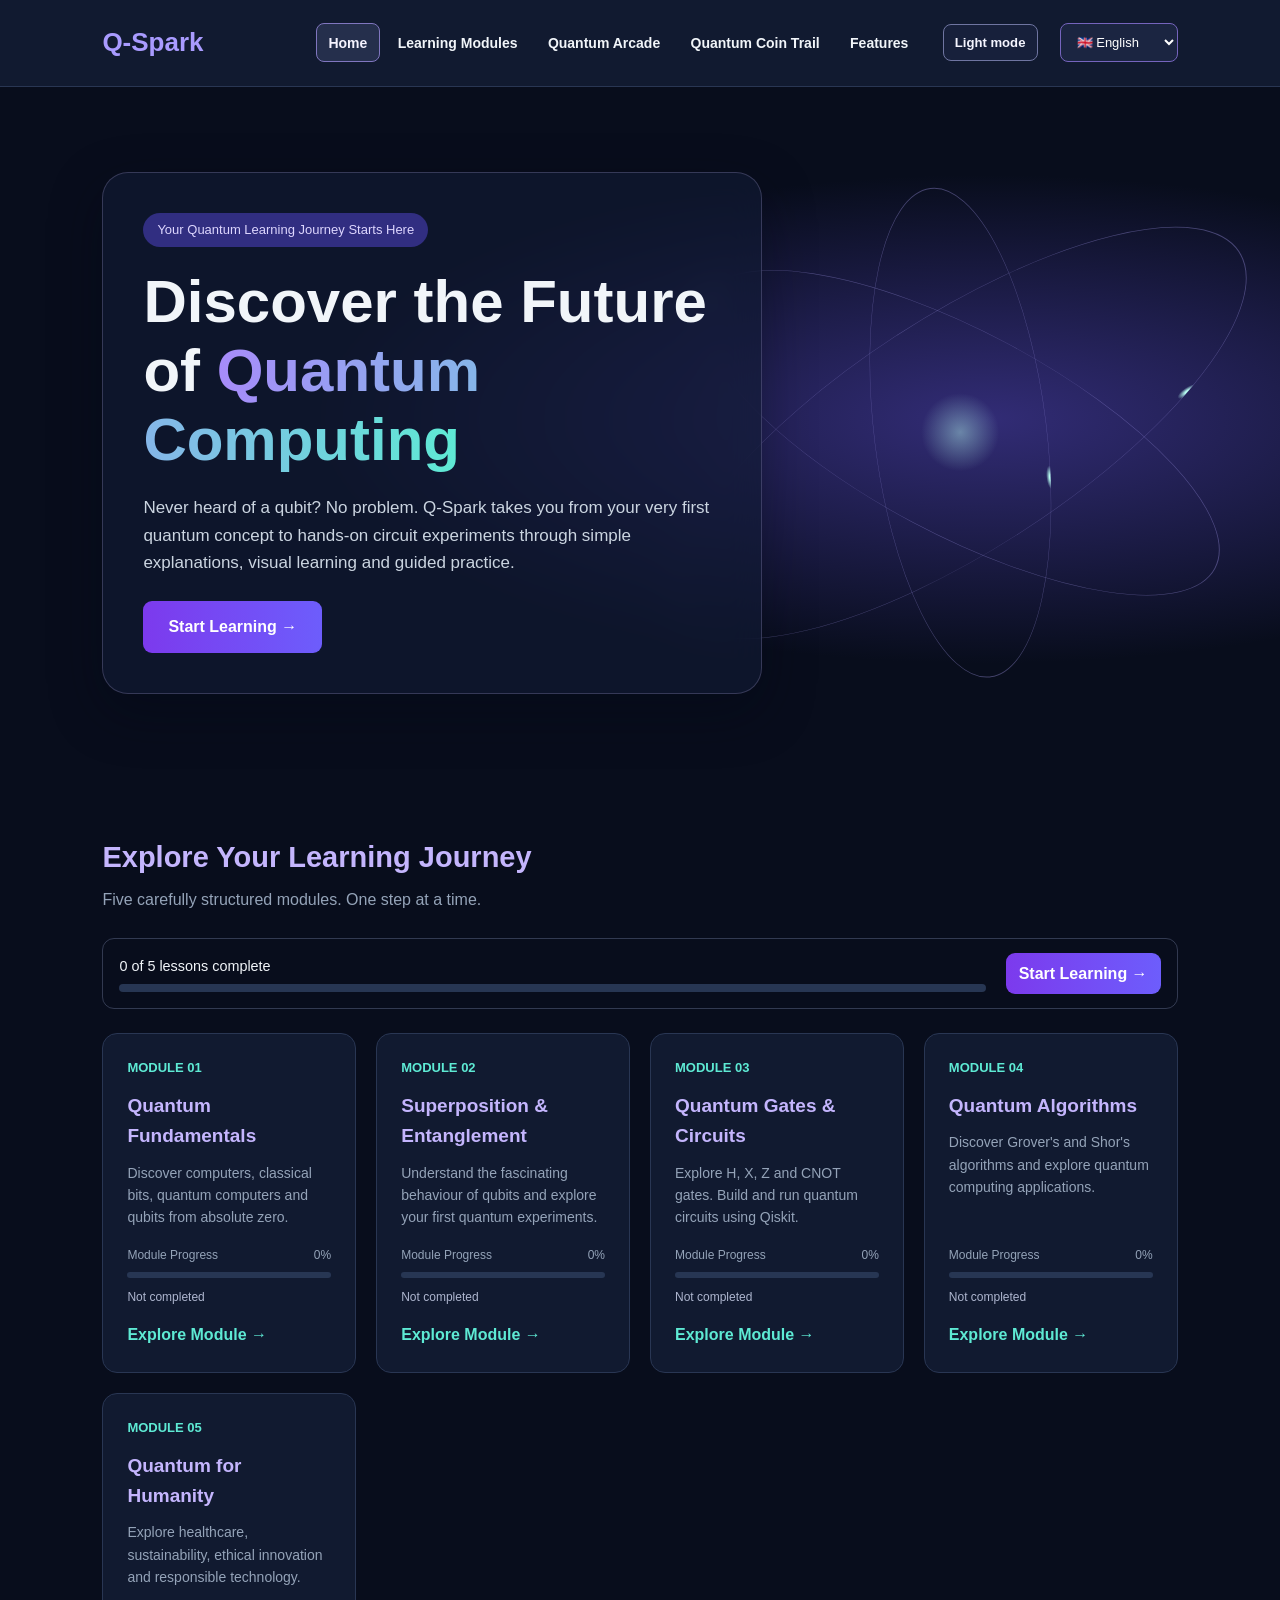
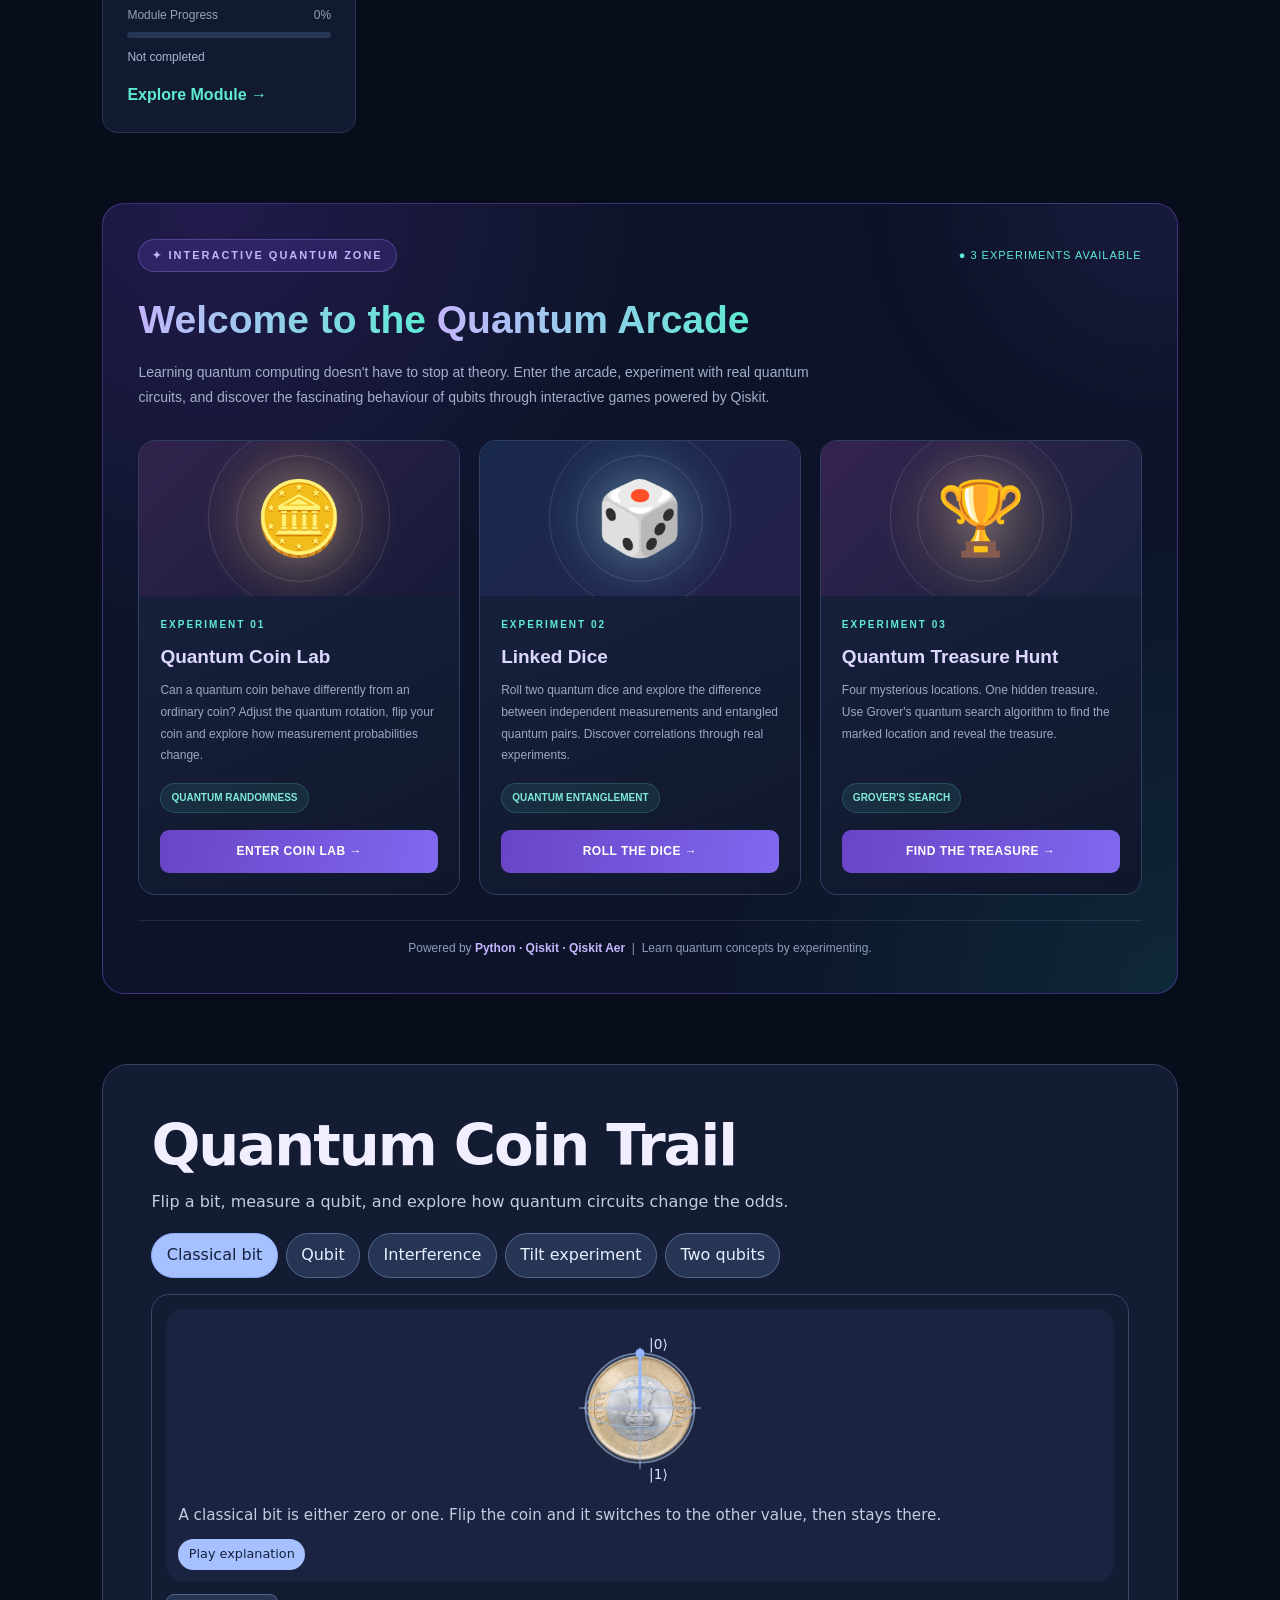
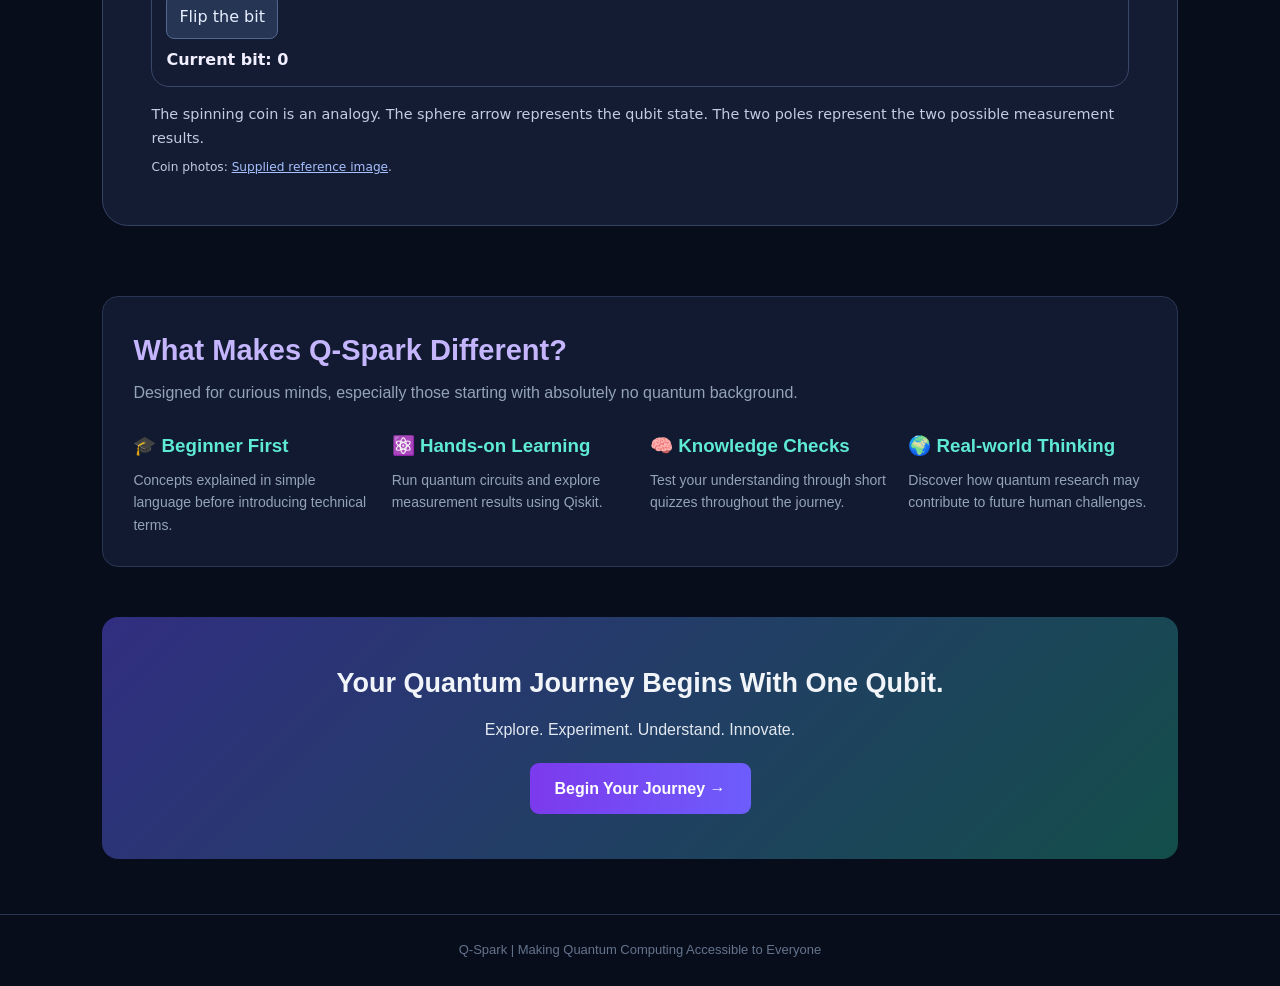
==== commit e5ee77e1: "Add multilingual lesson and arcade narration" ====
--- a/frontend/index.html
+++ b/frontend/index.html
@@ -218,6 +218,7 @@
             <a href="#home" data-i18n="navHome">Home</a>
             <a href="#modules" data-i18n="navModules">Learning Modules</a>
             <a href="#arcade" data-i18n="navArcade">Quantum Arcade</a>
+            <a href="#coin">Quantum Coin Trail</a>
             <a href="#features" data-i18n="navFeatures">Features</a>
         </nav>
 
@@ -251,13 +252,141 @@
 
 <main class="container">
 
-<div id="learn-tabs" class="home-tabs" role="tablist" aria-label="Explore Q-Spark">
-    <button type="button" role="tab" id="home-tab-coin" aria-controls="coin" aria-selected="true" data-home-label="coin">Quantum Coin Trail</button>
-    <button type="button" role="tab" id="home-tab-modules" aria-controls="modules" aria-selected="false" tabindex="-1" data-home-label="journey">Learning Journey</button>
-    <button type="button" role="tab" id="home-tab-arcade" aria-controls="arcade" aria-selected="false" tabindex="-1" data-home-label="arcade">Quantum Arcade</button>
-</div>
-
-<div id="coin" class="home-panel" role="tabpanel" aria-labelledby="home-tab-coin">
+<section id="modules" class="home-section" aria-labelledby="learning-journey-title">
+    <div class="section-heading">
+        <h2 id="learning-journey-title" data-i18n="exploreJourney">Explore Your Learning Journey</h2>
+        <p data-i18n="fiveModules">Five carefully structured modules. One step at a time.</p>
+    </div>
+
+    <div class="journey-progress">
+        <div class="journey-progress-meter">
+            <p id="progressMessage">0 of 5 lessons complete</p>
+            <div class="progress-track" id="journey-progress-bar" role="progressbar"
+                 aria-labelledby="progressMessage" aria-valuemin="0" aria-valuemax="5" aria-valuenow="0">
+                <div class="progress-fill" id="journey-progress-fill"></div>
+            </div>
+        </div>
+        <a href="module1.html" class="primary-button" id="continueButton">Start learning →</a>
+    </div>
+
+    <div class="module-grid">
+        <article class="module-card">
+            <div class="module-number">MODULE 01</div>
+            <h3 data-i18n="module1Title">Quantum Fundamentals</h3>
+            <p data-i18n="module1Desc">Discover computers, classical bits, quantum computers and qubits from absolute zero.</p>
+            <div class="card-progress">
+                <div class="card-progress-label"><span data-i18n="moduleProgress">Module Progress</span><span id="percentage1">0%</span></div>
+                <div class="card-progress-track"><div class="card-progress-fill" id="bar1"></div></div>
+                <div class="module-status" id="status1">Not completed</div>
+            </div>
+            <a href="module1.html" id="link1">Explore Module →</a>
+        </article>
+
+        <article class="module-card">
+            <div class="module-number">MODULE 02</div>
+            <h3 data-i18n="module2Title">Superposition & Entanglement</h3>
+            <p data-i18n="module2Desc">Understand the fascinating behaviour of qubits and explore your first quantum experiments.</p>
+            <div class="card-progress">
+                <div class="card-progress-label"><span data-i18n="moduleProgress">Module Progress</span><span id="percentage2">0%</span></div>
+                <div class="card-progress-track"><div class="card-progress-fill" id="bar2"></div></div>
+                <div class="module-status" id="status2">Not completed</div>
+            </div>
+            <a href="module2.html" id="link2">Explore Module →</a>
+        </article>
+
+        <article class="module-card">
+            <div class="module-number">MODULE 03</div>
+            <h3 data-i18n="module3Title">Quantum Gates & Circuits</h3>
+            <p data-i18n="module3Desc">Explore H, X, Z and CNOT gates. Build and run quantum circuits using Qiskit.</p>
+            <div class="card-progress">
+                <div class="card-progress-label"><span data-i18n="moduleProgress">Module Progress</span><span id="percentage3">0%</span></div>
+                <div class="card-progress-track"><div class="card-progress-fill" id="bar3"></div></div>
+                <div class="module-status" id="status3">Not completed</div>
+            </div>
+            <a href="module3.html" id="link3">Explore Module →</a>
+        </article>
+
+        <article class="module-card">
+            <div class="module-number">MODULE 04</div>
+            <h3 data-i18n="module4Title">Quantum Algorithms</h3>
+            <p data-i18n="module4Desc">Discover Grover's and Shor's algorithms and explore quantum computing applications.</p>
+            <div class="card-progress">
+                <div class="card-progress-label"><span data-i18n="moduleProgress">Module Progress</span><span id="percentage4">0%</span></div>
+                <div class="card-progress-track"><div class="card-progress-fill" id="bar4"></div></div>
+                <div class="module-status" id="status4">Not completed</div>
+            </div>
+            <a href="module4.html" id="link4">Explore Module →</a>
+        </article>
+
+        <article class="module-card">
+            <div class="module-number">MODULE 05</div>
+            <h3 data-i18n="module5Title">Quantum for Humanity</h3>
+            <p data-i18n="module5Desc">Explore healthcare, sustainability, ethical innovation and responsible technology.</p>
+            <div class="card-progress">
+                <div class="card-progress-label"><span data-i18n="moduleProgress">Module Progress</span><span id="percentage5">0%</span></div>
+                <div class="card-progress-track"><div class="card-progress-fill" id="bar5"></div></div>
+                <div class="module-status" id="status5">Not completed</div>
+            </div>
+            <a href="module5.html" id="link5">Explore Module →</a>
+        </article>
+    </div>
+</section>
+
+<section class="arcade-section home-section" id="arcade" aria-labelledby="arcade-title">
+    <div class="arcade-top">
+        <span class="arcade-label" data-i18n="arcadeLabel">✦ INTERACTIVE QUANTUM ZONE</span>
+        <span class="arcade-live" data-i18n="arcadeLive">● 3 EXPERIMENTS AVAILABLE</span>
+    </div>
+    <h2 class="arcade-heading" id="arcade-title">
+        <span data-i18n="welcomeArcade">Welcome to the</span>
+        <span data-i18n="quantumArcade">Quantum Arcade</span>
+    </h2>
+    <p class="arcade-description" data-i18n="arcadeDescription">Learning quantum computing doesn't have to stop at theory. Enter the arcade, experiment with real quantum circuits, and discover the fascinating behaviour of qubits through interactive games powered by Qiskit.</p>
+
+    <div class="arcade-grid">
+        <article class="arcade-card">
+            <div class="game-art coin-art"><span>🪙</span></div>
+            <div class="game-content">
+                <div class="game-number" data-i18n="experiment1">EXPERIMENT 01</div>
+                <h3 data-i18n="coinLab">Quantum Coin Lab</h3>
+                <p data-i18n="coinDesc">Can a quantum coin behave differently from an ordinary coin? Adjust the quantum rotation, flip your coin and explore how measurement probabilities change.</p>
+                <span class="game-concept" data-i18n="randomness">QUANTUM RANDOMNESS</span>
+                <a href="coin-lab.html" class="game-button" data-i18n="enterCoin">ENTER COIN LAB →</a>
+            </div>
+        </article>
+
+        <article class="arcade-card">
+            <div class="game-art dice-art"><span>🎲</span></div>
+            <div class="game-content">
+                <div class="game-number" data-i18n="experiment2">EXPERIMENT 02</div>
+                <h3 data-i18n="linkedDice">Linked Dice</h3>
+                <p data-i18n="diceDesc">Roll two quantum dice and explore the difference between independent measurements and entangled quantum pairs. Discover correlations through real experiments.</p>
+                <span class="game-concept" data-i18n="entanglement">QUANTUM ENTANGLEMENT</span>
+                <a href="linked-dice.html" class="game-button" data-i18n="rollDice">ROLL THE DICE →</a>
+            </div>
+        </article>
+
+        <article class="arcade-card">
+            <div class="game-art treasure-art"><span>🏆</span></div>
+            <div class="game-content">
+                <div class="game-number" data-i18n="experiment3">EXPERIMENT 03</div>
+                <h3 data-i18n="treasureHunt">Quantum Treasure Hunt</h3>
+                <p data-i18n="treasureDesc">Four mysterious locations. One hidden treasure. Use Grover's quantum search algorithm to find the marked location and reveal the treasure.</p>
+                <span class="game-concept" data-i18n="groverSearch">GROVER'S SEARCH</span>
+                <a href="treasure-hunt.html" class="game-button" data-i18n="findTreasure">FIND THE TREASURE →</a>
+            </div>
+        </article>
+    </div>
+
+    <div class="arcade-footer">
+        <span data-i18n="poweredBy">Powered by</span>
+        <strong>Python · Qiskit · Qiskit Aer</strong>
+        &nbsp;|&nbsp;
+        <span data-i18n="learnExperiment">Learn quantum concepts by experimenting.</span>
+    </div>
+</section>
+
+<div id="coin" class="home-section">
     <section class="coin-lesson" aria-labelledby="coin-lesson-title">
         <h2 id="coin-lesson-title" data-coin-copy="title">Quantum Coin Trail</h2>
         <p data-coin-copy="intro"></p>
@@ -416,134 +545,6 @@
     </section>
 </div>
 
-<section id="modules" class="home-panel" role="tabpanel" aria-labelledby="home-tab-modules" hidden>
-    <div class="section-heading">
-        <h2 data-i18n="exploreJourney">Explore Your Learning Journey</h2>
-        <p data-i18n="fiveModules">Five carefully structured modules. One step at a time.</p>
-    </div>
-
-    <div class="journey-progress">
-        <p id="progressMessage"></p>
-        <a href="module1.html" class="primary-button" id="continueButton">Start learning →</a>
-    </div>
-
-    <div class="module-grid">
-        <article class="module-card">
-            <div class="module-number">MODULE 01</div>
-            <h3 data-i18n="module1Title">Quantum Fundamentals</h3>
-            <p data-i18n="module1Desc">Discover computers, classical bits, quantum computers and qubits from absolute zero.</p>
-            <div class="card-progress">
-                <div class="card-progress-label"><span data-i18n="moduleProgress">Module Progress</span><span id="percentage1">0%</span></div>
-                <div class="card-progress-track"><div class="card-progress-fill" id="bar1"></div></div>
-                <div class="module-status" id="status1">Not completed</div>
-            </div>
-            <a href="module1.html" id="link1">Explore Module →</a>
-        </article>
-
-        <article class="module-card">
-            <div class="module-number">MODULE 02</div>
-            <h3 data-i18n="module2Title">Superposition & Entanglement</h3>
-            <p data-i18n="module2Desc">Understand the fascinating behaviour of qubits and explore your first quantum experiments.</p>
-            <div class="card-progress">
-                <div class="card-progress-label"><span data-i18n="moduleProgress">Module Progress</span><span id="percentage2">0%</span></div>
-                <div class="card-progress-track"><div class="card-progress-fill" id="bar2"></div></div>
-                <div class="module-status" id="status2">Not completed</div>
-            </div>
-            <a href="module2.html" id="link2">Explore Module →</a>
-        </article>
-
-        <article class="module-card">
-            <div class="module-number">MODULE 03</div>
-            <h3 data-i18n="module3Title">Quantum Gates & Circuits</h3>
-            <p data-i18n="module3Desc">Explore H, X, Z and CNOT gates. Build and run quantum circuits using Qiskit.</p>
-            <div class="card-progress">
-                <div class="card-progress-label"><span data-i18n="moduleProgress">Module Progress</span><span id="percentage3">0%</span></div>
-                <div class="card-progress-track"><div class="card-progress-fill" id="bar3"></div></div>
-                <div class="module-status" id="status3">Not completed</div>
-            </div>
-            <a href="module3.html" id="link3">Explore Module →</a>
-        </article>
-
-        <article class="module-card">
-            <div class="module-number">MODULE 04</div>
-            <h3 data-i18n="module4Title">Quantum Algorithms</h3>
-            <p data-i18n="module4Desc">Discover Grover's and Shor's algorithms and explore quantum computing applications.</p>
-            <div class="card-progress">
-                <div class="card-progress-label"><span data-i18n="moduleProgress">Module Progress</span><span id="percentage4">0%</span></div>
-                <div class="card-progress-track"><div class="card-progress-fill" id="bar4"></div></div>
-                <div class="module-status" id="status4">Not completed</div>
-            </div>
-            <a href="module4.html" id="link4">Explore Module →</a>
-        </article>
-
-        <article class="module-card">
-            <div class="module-number">MODULE 05</div>
-            <h3 data-i18n="module5Title">Quantum for Humanity</h3>
-            <p data-i18n="module5Desc">Explore healthcare, sustainability, ethical innovation and responsible technology.</p>
-            <div class="card-progress">
-                <div class="card-progress-label"><span data-i18n="moduleProgress">Module Progress</span><span id="percentage5">0%</span></div>
-                <div class="card-progress-track"><div class="card-progress-fill" id="bar5"></div></div>
-                <div class="module-status" id="status5">Not completed</div>
-            </div>
-            <a href="module5.html" id="link5">Explore Module →</a>
-        </article>
-    </div>
-</section>
-
-<section class="arcade-section home-panel" id="arcade" role="tabpanel" aria-labelledby="home-tab-arcade" hidden>
-    <div class="arcade-top">
-        <span class="arcade-label" data-i18n="arcadeLabel">✦ INTERACTIVE QUANTUM ZONE</span>
-        <span class="arcade-live" data-i18n="arcadeLive">● 3 EXPERIMENTS AVAILABLE</span>
-    </div>
-    <h2 class="arcade-heading">
-        <span data-i18n="welcomeArcade">Welcome to the</span>
-        <span data-i18n="quantumArcade">Quantum Arcade</span>
-    </h2>
-    <p class="arcade-description" data-i18n="arcadeDescription">Learning quantum computing doesn't have to stop at theory. Enter the arcade, experiment with real quantum circuits, and discover the fascinating behaviour of qubits through interactive games powered by Qiskit.</p>
-
-    <div class="arcade-grid">
-        <article class="arcade-card">
-            <div class="game-art coin-art"><span>🪙</span></div>
-            <div class="game-content">
-                <div class="game-number" data-i18n="experiment1">EXPERIMENT 01</div>
-                <h3 data-i18n="coinLab">Quantum Coin Lab</h3>
-                <p data-i18n="coinDesc">Can a quantum coin behave differently from an ordinary coin? Adjust the quantum rotation, flip your coin and explore how measurement probabilities change.</p>
-                <span class="game-concept" data-i18n="randomness">QUANTUM RANDOMNESS</span>
-                <a href="coin-lab.html" class="game-button" data-i18n="enterCoin">ENTER COIN LAB →</a>
-            </div>
-        </article>
-
-        <article class="arcade-card">
-            <div class="game-art dice-art"><span>🎲</span></div>
-            <div class="game-content">
-                <div class="game-number" data-i18n="experiment2">EXPERIMENT 02</div>
-                <h3 data-i18n="linkedDice">Linked Dice</h3>
-                <p data-i18n="diceDesc">Roll two quantum dice and explore the difference between independent measurements and entangled quantum pairs. Discover correlations through real experiments.</p>
-                <span class="game-concept" data-i18n="entanglement">QUANTUM ENTANGLEMENT</span>
-                <a href="linked-dice.html" class="game-button" data-i18n="rollDice">ROLL THE DICE →</a>
-            </div>
-        </article>
-
-        <article class="arcade-card">
-            <div class="game-art treasure-art"><span>🏆</span></div>
-            <div class="game-content">
-                <div class="game-number" data-i18n="experiment3">EXPERIMENT 03</div>
-                <h3 data-i18n="treasureHunt">Quantum Treasure Hunt</h3>
-                <p data-i18n="treasureDesc">Four mysterious locations. One hidden treasure. Use Grover's quantum search algorithm to find the marked location and reveal the treasure.</p>
-                <span class="game-concept" data-i18n="groverSearch">GROVER'S SEARCH</span>
-                <a href="treasure-hunt.html" class="game-button" data-i18n="findTreasure">FIND THE TREASURE →</a>
-            </div>
-        </article>
-    </div>
-
-    <div class="arcade-footer">
-        <span data-i18n="poweredBy">Powered by</span>
-        <strong>Python · Qiskit · Qiskit Aer</strong>
-        &nbsp;|&nbsp;
-        <span data-i18n="learnExperiment">Learn quantum concepts by experimenting.</span>
-    </div>
-</section>
-
 <section class="feature-section" id="features">
     <div class="section-heading">
         <h2 data-i18n="differentTitle">What Makes Q-Spark Different?</h2>
@@ -815,8 +816,13 @@
     const completed = modules.filter(module => progress.completedModules.includes(module.number)).length;
     const nextModule = modules.find(module => !progress.completedModules.includes(module.number));
     const button = document.getElementById("continueButton");
-    document.getElementById("progressMessage").textContent = t("progressSome")
-        .replace("{done}", completed).replace("{total}", modules.length);
+    const summary = t("progressSome").replace("{done}", completed).replace("{total}", modules.length);
+    document.getElementById("progressMessage").textContent = summary;
+    const progressBar = document.getElementById("journey-progress-bar");
+    progressBar.setAttribute("aria-valuemax", modules.length);
+    progressBar.setAttribute("aria-valuenow", completed);
+    progressBar.setAttribute("aria-valuetext", summary);
+    document.getElementById("journey-progress-fill").style.width = `${completed / modules.length * 100}%`;
     button.href = nextModule ? nextModule.file : "module5.html";
     button.textContent = nextModule ? (completed ? t("continueTitle") : t("startLearning")) : t("reviewFinal");
     updateModuleCards(progress);
--- a/frontend/home.css
+++ b/frontend/home.css
@@ -1,19 +1,25 @@
-.home-panel[hidden] { display: none; }
-.home-panel { margin-top: 18px; scroll-margin-top: 100px; }
-.home-panel .coin-lesson { margin-top: 0; }
+.home-section { scroll-margin-top: 24px; }
+.home-section + .home-section, #coin + .feature-section { margin-top: clamp(34px, 6vw, 70px); }
+.home-section .coin-lesson { margin-block: 0; }
 .coin-lesson .coin-art { background: none; }
 
 .journey-progress {
     display: flex;
     flex-wrap: wrap;
     align-items: center;
-    gap: 10px 16px;
-    margin: 14px 0 20px;
+    gap: 12px 20px;
+    margin: 18px 0 24px;
+    padding: 14px 16px;
+    border: 1px solid #8794bb55;
+    border-radius: 12px;
 }
-.journey-progress p { margin: 0; }
+
+.journey-progress-meter { flex: 1 1 16rem; }
+.journey-progress p { margin: 0 0 6px; font-size: .9rem; }
+.journey-progress .progress-track { height: 8px; }
 .journey-progress .primary-button { padding: 8px 13px; }
 
-.home-nav, .home-tabs {
+.home-nav {
     --active-fill: #252f4c;
     --active-text: #f5f3ff;
     --active-edge: #8076bf;
@@ -22,49 +28,29 @@
     gap: 6px;
 }
 
-html[data-theme="light"] :is(.home-nav, .home-tabs) {
+html[data-theme="light"] .home-nav {
     --active-fill: #e8ecfa;
     --active-text: #3f3186;
     --active-edge: #9a8ed4;
 }
 
-.home-tabs {
-    padding-bottom: 8px;
-    border-bottom: 1px solid #8794bb55;
-}
-
-.home-nav a, .home-tabs button {
+.home-nav a {
     padding: .45rem .7rem;
     border: 1px solid transparent;
     border-radius: 8px;
     background: transparent;
     color: inherit;
     font: inherit;
+    font-size: .875rem;
     font-weight: 600;
     text-decoration: none;
-    cursor: pointer;
 }
 
-.home-nav a { font-size: .875rem; }
-
-.home-tabs button {
-    flex: 1 1 auto;
-    padding: .65rem .9rem;
-}
-
-.home-nav a:hover, .home-tabs button:hover {
+.home-nav a:hover, .home-nav a[aria-current="location"],
+html[data-theme="light"] .home-nav a[aria-current="location"] {
     background: var(--active-fill);
     color: var(--active-text);
 }
 
-:is(.home-nav a[aria-current="location"], .home-tabs button[aria-selected="true"]),
-html[data-theme="light"] :is(.home-nav a[aria-current="location"], .home-tabs button[aria-selected="true"]) {
-    border-color: var(--active-edge);
-    background: var(--active-fill);
-    color: var(--active-text);
-}
-
-.home-nav a:focus-visible, .home-tabs button:focus-visible {
-    outline: 2px solid #6779eb;
-    outline-offset: 3px;
-}
+.home-nav a[aria-current="location"] { border-color: var(--active-edge); }
+.home-nav a:focus-visible { outline: 2px solid #6779eb; outline-offset: 3px; }
